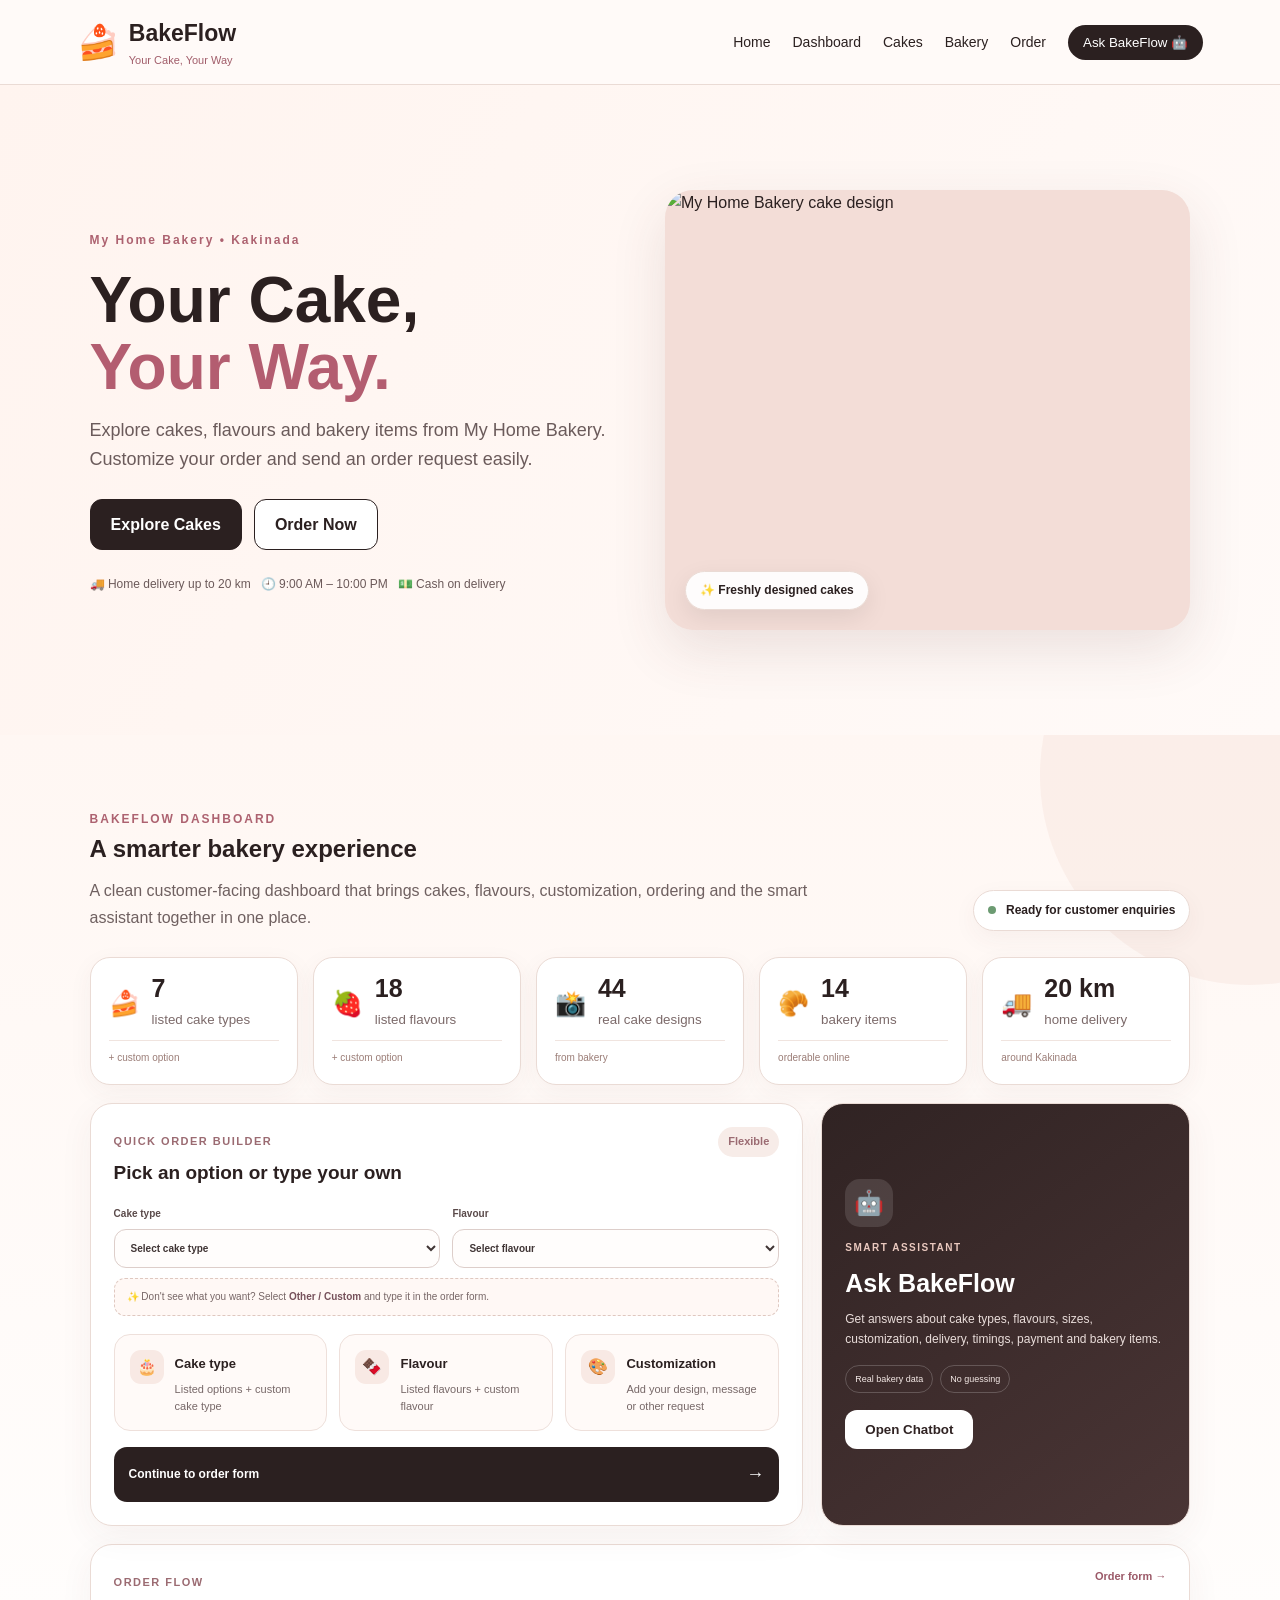
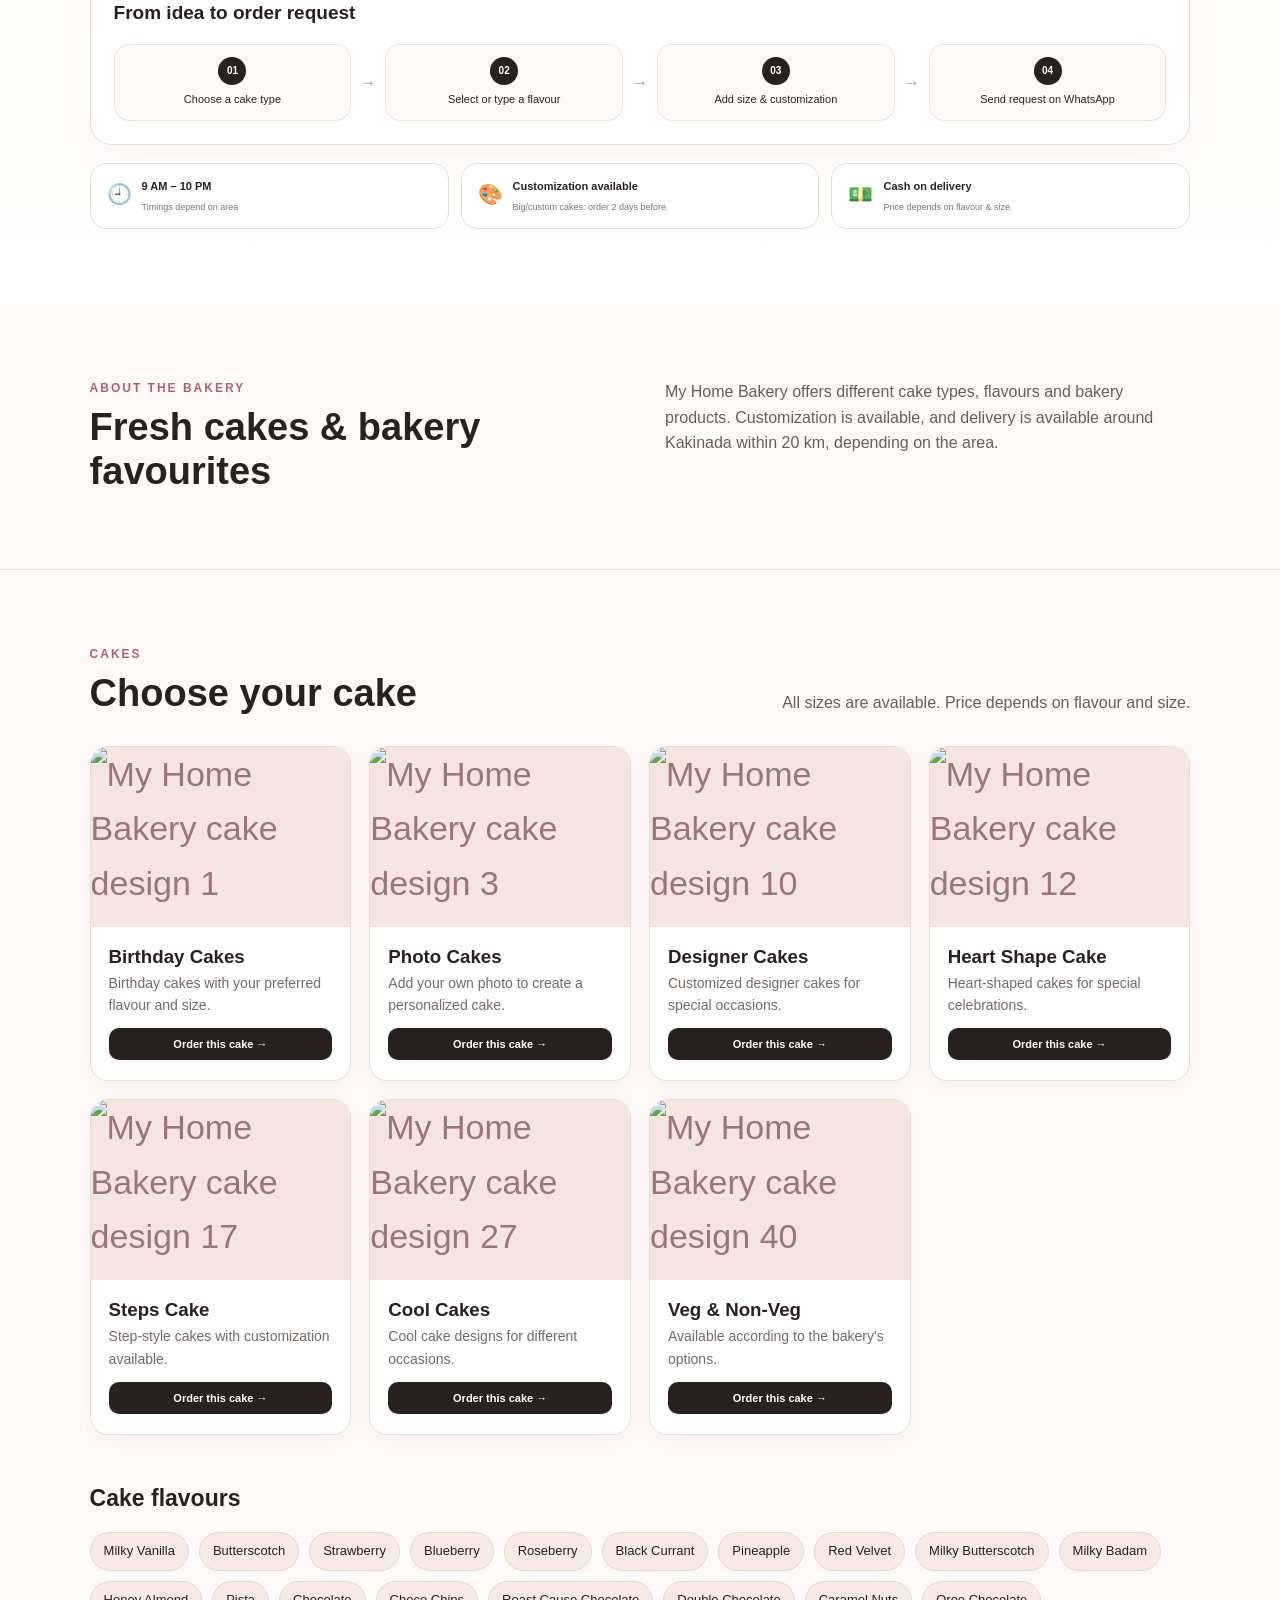
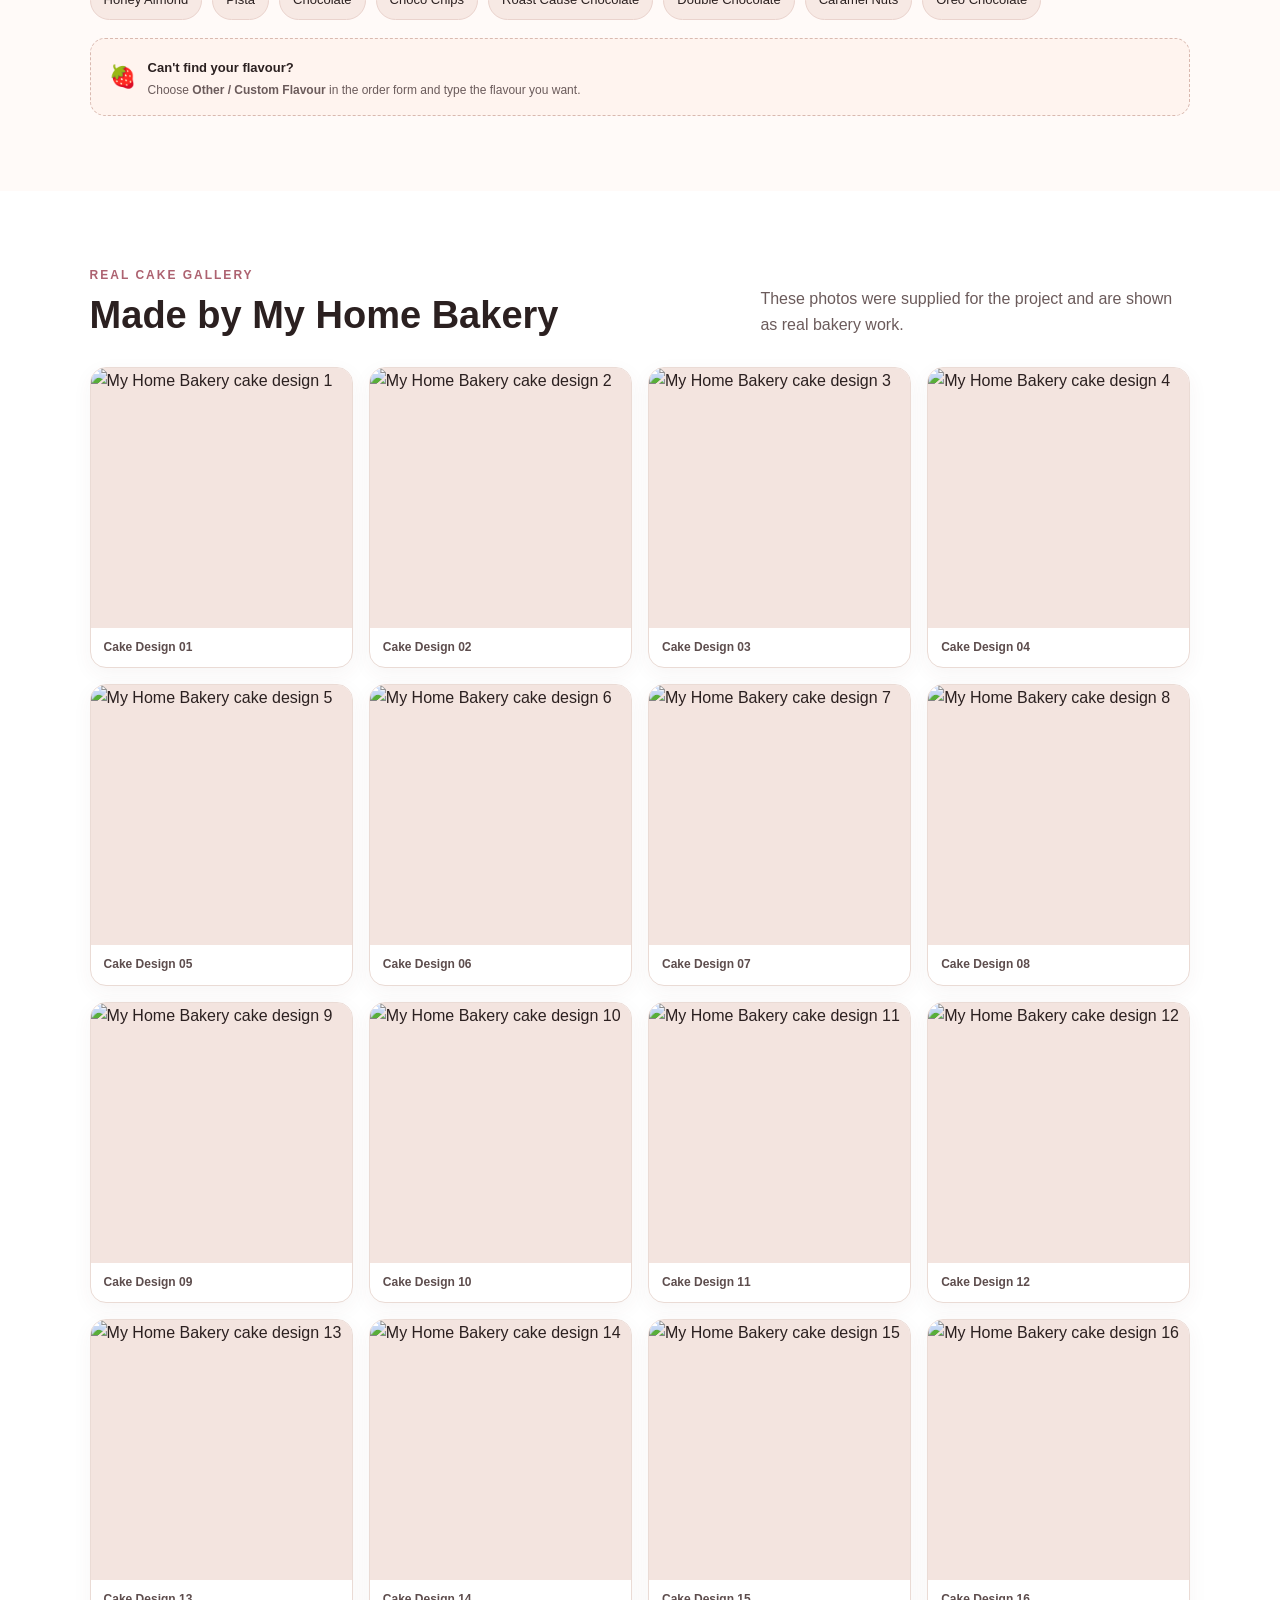
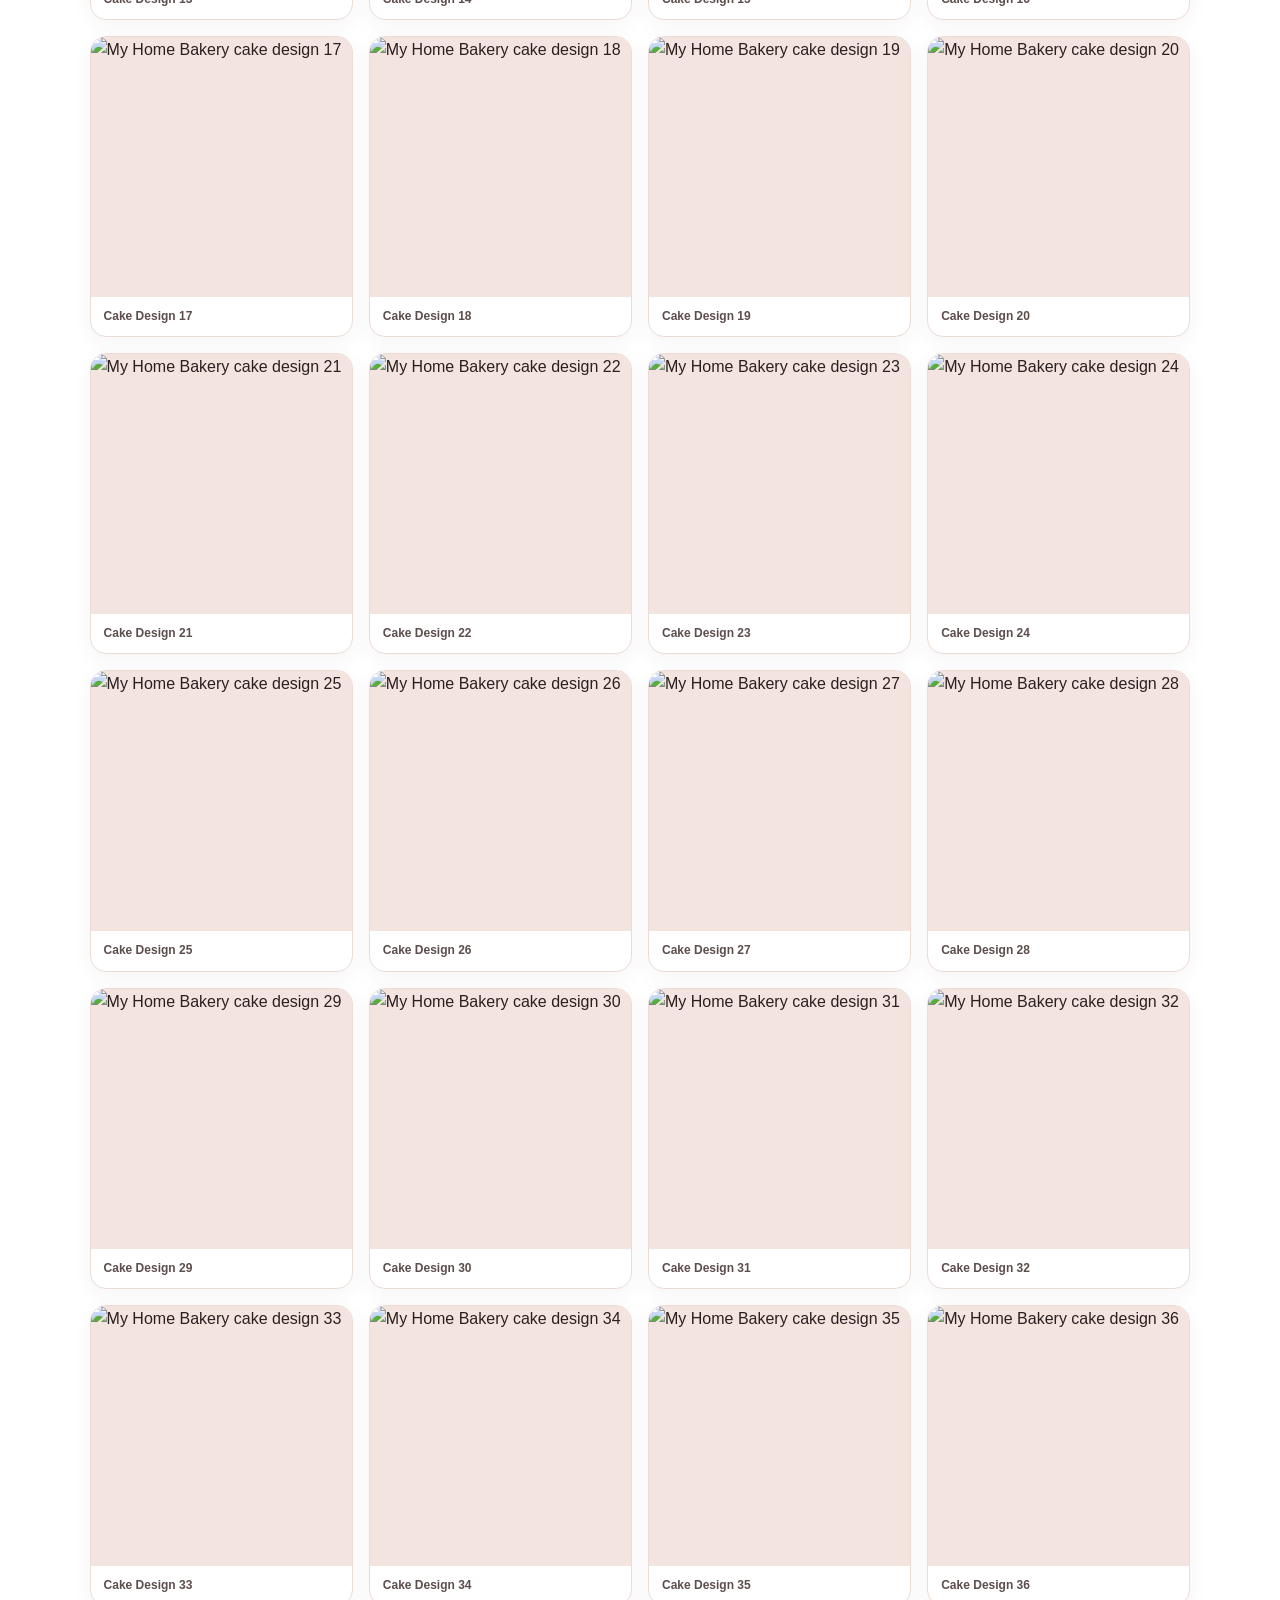
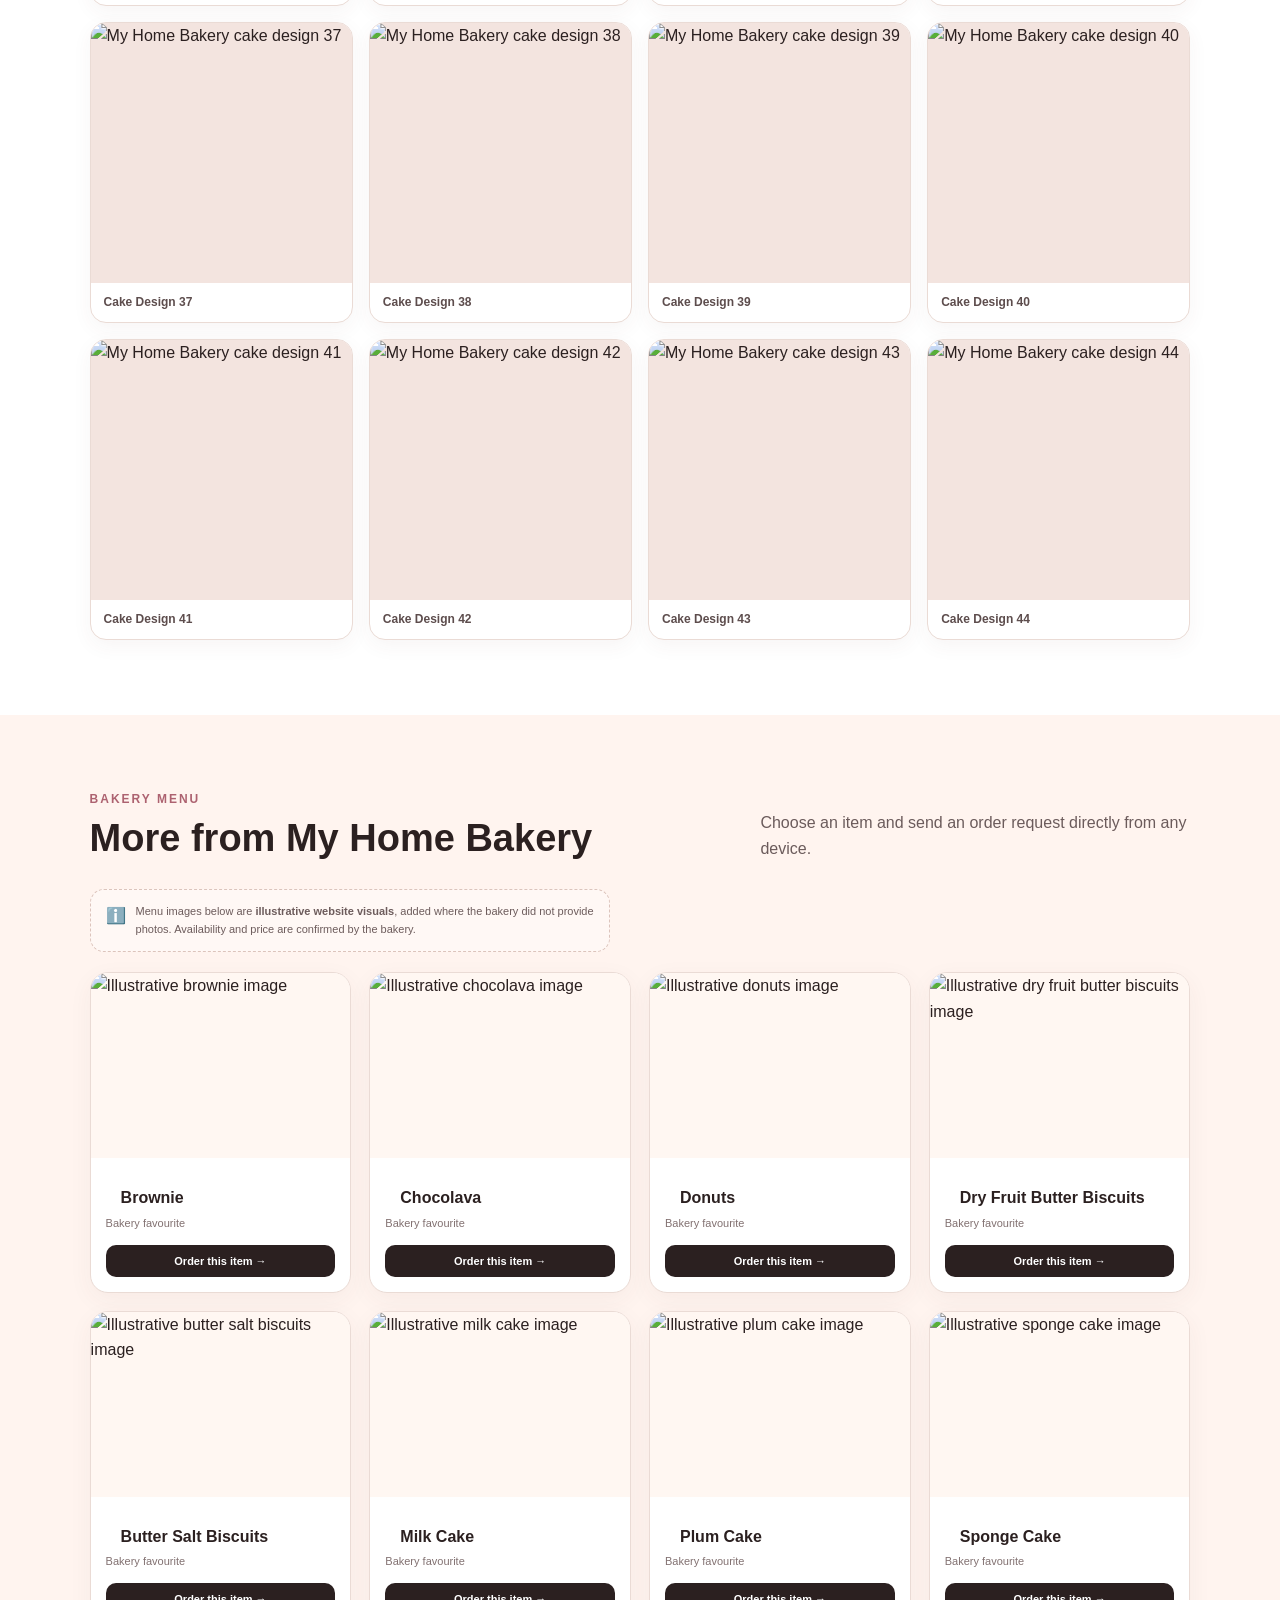
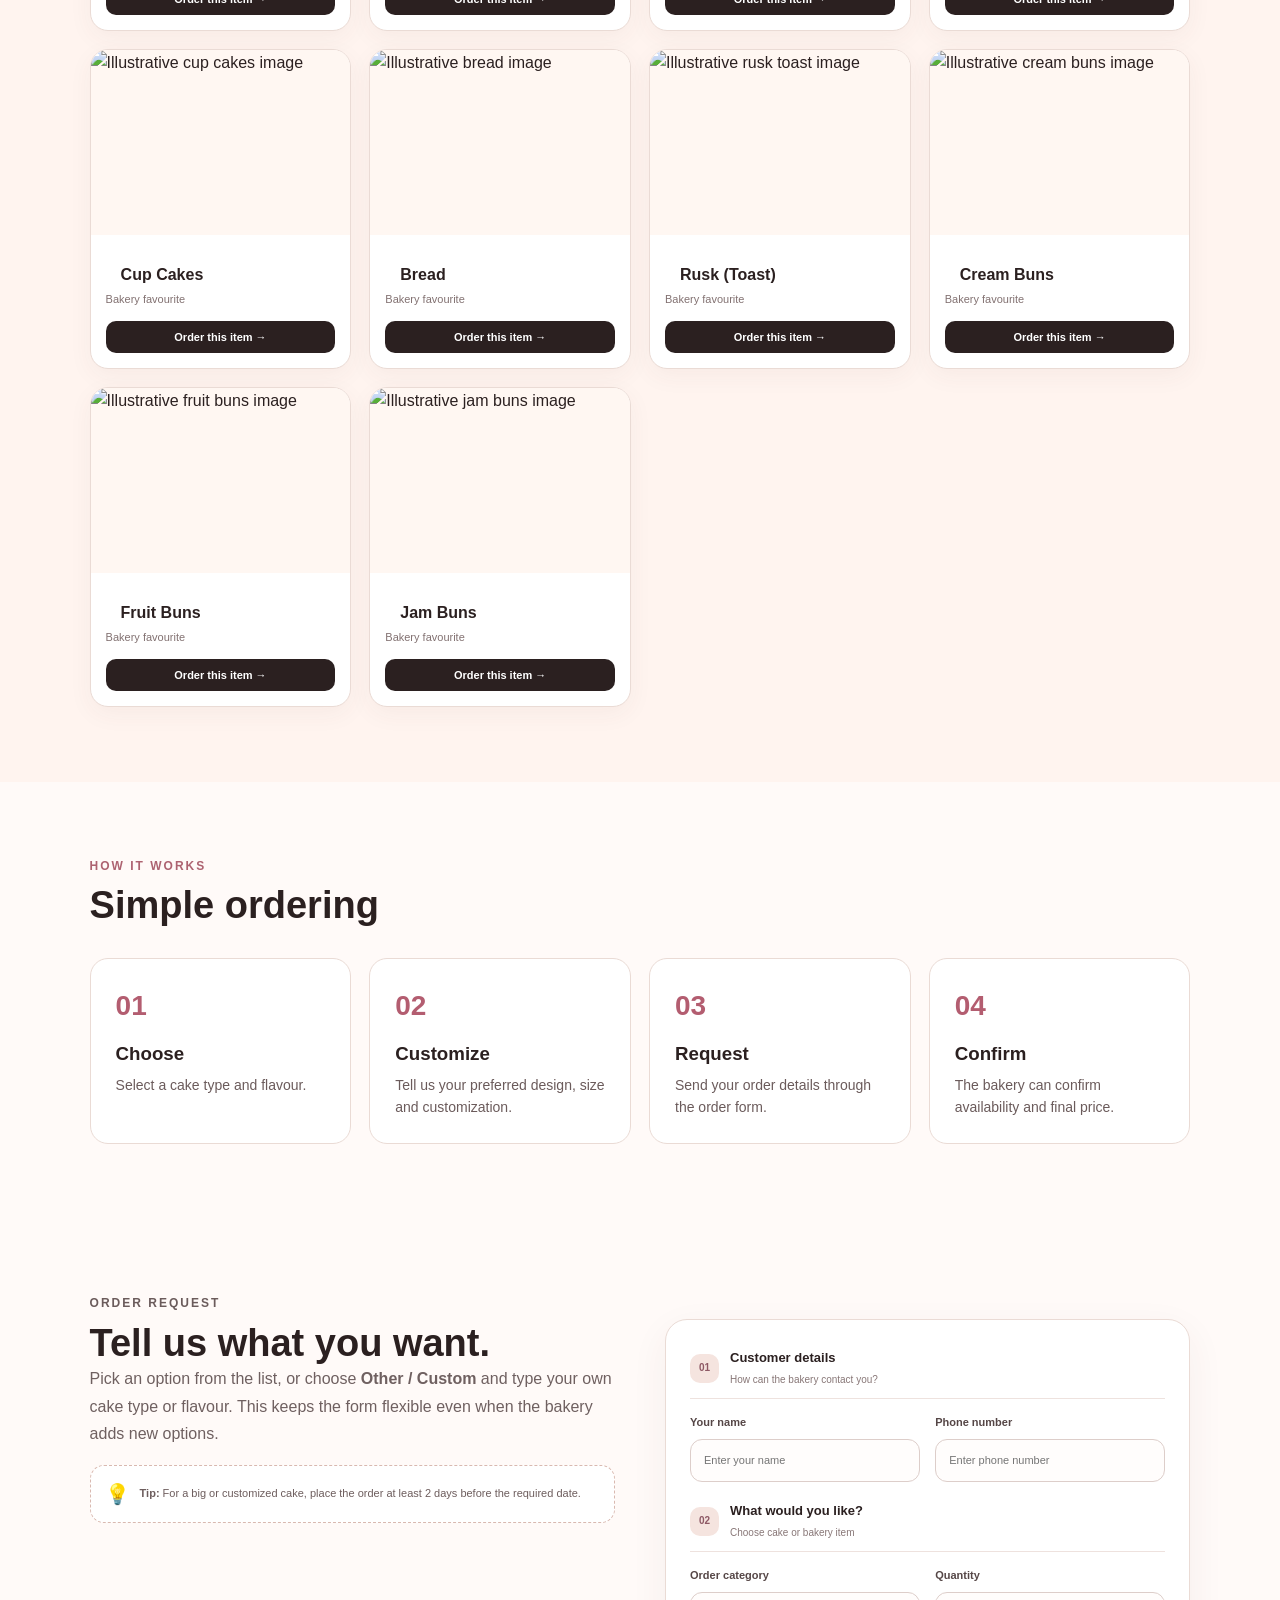
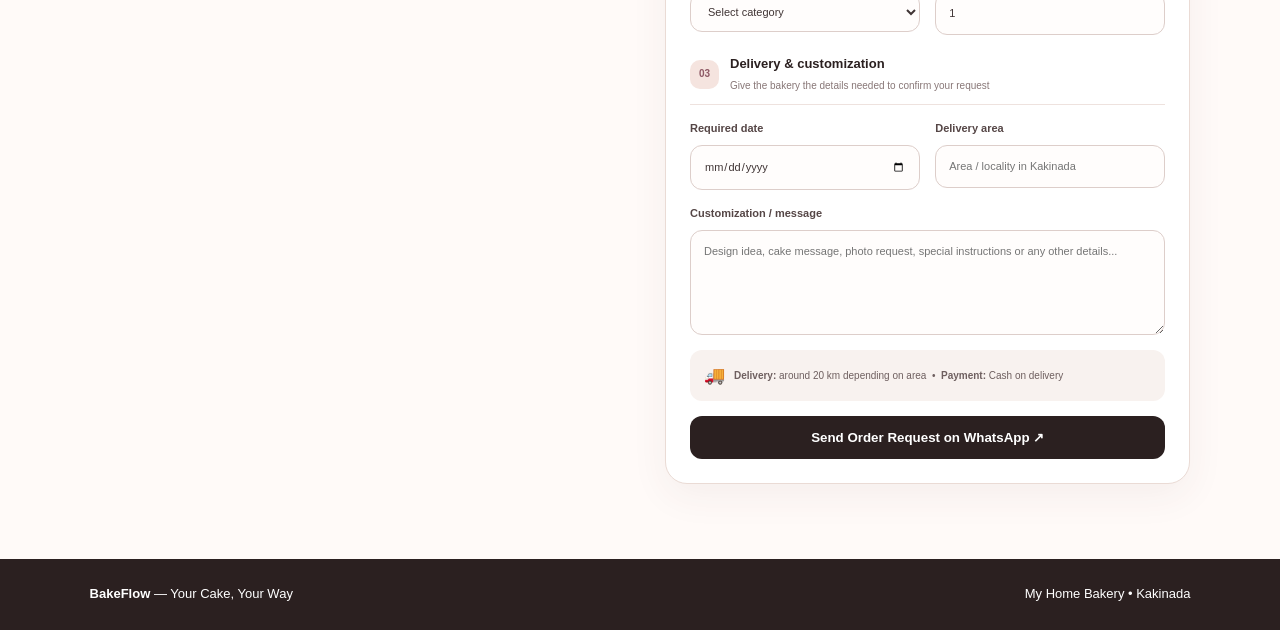
==== index.html @ 83ba8a15 "Add files via upload" ====
<!DOCTYPE html>
<html lang="en">
<head>
  <meta charset="UTF-8">
  <meta name="viewport" content="width=device-width, initial-scale=1.0">
  <title>BakeFlow | Your Cake, Your Way</title>
  <link rel="stylesheet" href="style.css">
</head>
<body>
  <header class="navbar">
    <div class="brand">
      <div class="logo">🍰</div>
      <div>
        <h1>BakeFlow</h1>
        <p>Your Cake, Your Way</p>
      </div>
    </div>
    <button class="mobile-menu-toggle" onclick="toggleMobileMenu()" aria-label="Open menu">☰</button>
    <nav id="mainNav">
      <a href="#home">Home</a>
      <a href="#dashboard">Dashboard</a>
      <a href="#cakes">Cakes</a>
      <a href="#bakery">Bakery</a>
      <a href="#order">Order</a>
      <button class="chat-open" onclick="toggleChat()">Ask BakeFlow 🤖</button>
    </nav>
  </header>

  <main>
    <section id="home" class="hero">
      <div class="hero-text">
        <span class="pill">My Home Bakery • Kakinada</span>
        <h2>Your Cake,<br><span>Your Way.</span></h2>
        <p>Explore cakes, flavours and bakery items from My Home Bakery. Customize your order and send an order request easily.</p>
        <div class="hero-buttons">
          <a class="btn primary" href="#cakes">Explore Cakes</a>
          <a class="btn secondary" href="#order">Order Now</a>
        </div>
        <div class="quick-info">
          <span>🚚 Home delivery up to 20 km</span>
          <span>🕘 9:00 AM – 10:00 PM</span>
          <span>💵 Cash on delivery</span>
        </div>
      </div>
      <div class="hero-photo hero-cake-photo">
        <img src="images/cake_1.jpg" alt="My Home Bakery cake design">
        <div class="hero-photo-badge">✨ Freshly designed cakes</div>
      </div>
    </section>

    <section id="dashboard" class="section dashboard-section">
      <div class="dashboard-top">
        <div>
          <p class="eyebrow">BAKEFLOW DASHBOARD</p>
          <h2>A smarter bakery experience</h2>
          <p class="dashboard-lead">A clean customer-facing dashboard that brings cakes, flavours, customization, ordering and the smart assistant together in one place.</p>
        </div>
        <div class="dashboard-badge"><span class="live-dot"></span> Ready for customer enquiries</div>
      </div>

      <div class="dash-stats">
        <div class="stat-card"><span>🍰</span><div><strong id="cakeTypeCount">0</strong><small>listed cake types</small></div><em>+ custom option</em></div>
        <div class="stat-card"><span>🍓</span><div><strong id="flavourCount">0</strong><small>listed flavours</small></div><em>+ custom option</em></div>
        <div class="stat-card"><span>📸</span><div><strong>44</strong><small>real cake designs</small></div><em>from bakery</em></div>
        <div class="stat-card"><span>🥐</span><div><strong>14</strong><small>bakery items</small></div><em>orderable online</em></div>
        <div class="stat-card"><span>🚚</span><div><strong>20 km</strong><small>home delivery</small></div><em>around Kakinada</em></div>
      </div>

      <div class="dashboard-main-grid">
        <div class="dash-panel catalogue-panel">
          <div class="panel-title">
            <div><span class="panel-kicker">QUICK ORDER BUILDER</span><h3>Pick an option or type your own</h3></div>
            <span class="soft-tag">Flexible</span>
          </div>
          <div class="quick-builder">
            <label>Cake type<select id="dashCakeType" onchange="syncDashboardChoice()"></select></label>
            <label>Flavour<select id="dashFlavour" onchange="syncDashboardChoice()"></select></label>
          </div>
          <div id="dashboardCustomHint" class="dashboard-custom-hint">✨ Don't see what you want? Select <b>Other / Custom</b> and type it in the order form.</div>
          <div class="option-preview">
            <div><span class="option-icon">🎂</span><div><b>Cake type</b><p>Listed options + custom cake type</p></div></div>
            <div><span class="option-icon">🍫</span><div><b>Flavour</b><p>Listed flavours + custom flavour</p></div></div>
            <div><span class="option-icon">🎨</span><div><b>Customization</b><p>Add your design, message or other request</p></div></div>
          </div>
          <a class="dashboard-action" href="#order">Continue to order form <span>→</span></a>
        </div>

        <div class="dash-panel assistant-card">
          <div class="assistant-icon">🤖</div>
          <span class="panel-kicker">SMART ASSISTANT</span>
          <h3>Ask BakeFlow</h3>
          <p>Get answers about cake types, flavours, sizes, customization, delivery, timings, payment and bakery items.</p>
          <div class="assistant-tags"><span>Real bakery data</span><span>No guessing</span></div>
          <button class="btn primary" onclick="toggleChat()">Open Chatbot</button>
        </div>
      </div>

      <div class="dash-panel workflow-panel">
        <div class="panel-title"><div><span class="panel-kicker">ORDER FLOW</span><h3>From idea to order request</h3></div><a href="#order">Order form →</a></div>
        <div class="workflow">
          <div><b>01</b><span>Choose a cake type</span></div>
          <i>→</i>
          <div><b>02</b><span>Select or type a flavour</span></div>
          <i>→</i>
          <div><b>03</b><span>Add size &amp; customization</span></div>
          <i>→</i>
          <div><b>04</b><span>Send request on WhatsApp</span></div>
        </div>
      </div>

      <div class="business-strip">
        <div><span>🕘</span><b>9 AM – 10 PM</b><small>Timings depend on area</small></div>
        <div><span>🎨</span><b>Customization available</b><small>Big/custom cakes: order 2 days before</small></div>
        <div><span>💵</span><b>Cash on delivery</b><small>Price depends on flavour &amp; size</small></div>
      </div>
    </section>

    <section class="section intro">
      <div>
        <p class="eyebrow">ABOUT THE BAKERY</p>
        <h2>Fresh cakes & bakery favourites</h2>
      </div>
      <p>My Home Bakery offers different cake types, flavours and bakery products. Customization is available, and delivery is available around Kakinada within 20 km, depending on the area.</p>
    </section>

    <section id="cakes" class="section">
      <div class="section-heading">
        <div>
          <p class="eyebrow">CAKES</p>
          <h2>Choose your cake</h2>
        </div>
        <p>All sizes are available. Price depends on flavour and size.</p>
      </div>
      <div id="cakeTypeGrid" class="grid">
        <article class="card"><img class="card-photo" src="images/cake_1.jpg" alt="My Home Bakery cake design 1"><h3>Birthday Cakes</h3><p>Birthday cakes with your preferred flavour and size.</p><button class="mini-order cake-order-btn" onclick="orderCake('Birthday Cake')">Order this cake →</button></article>
        <article class="card"><img class="card-photo" src="images/cake_3.jpg" alt="My Home Bakery cake design 3"><h3>Photo Cakes</h3><p>Add your own photo to create a personalized cake.</p><button class="mini-order cake-order-btn" onclick="orderCake('Photo Cake')">Order this cake →</button></article>
        <article class="card"><img class="card-photo" src="images/cake_10.jpg" alt="My Home Bakery cake design 10"><h3>Designer Cakes</h3><p>Customized designer cakes for special occasions.</p><button class="mini-order cake-order-btn" onclick="orderCake('Designer Cake')">Order this cake →</button></article>
        <article class="card"><img class="card-photo" src="images/cake_12.jpg" alt="My Home Bakery cake design 12"><h3>Heart Shape Cake</h3><p>Heart-shaped cakes for special celebrations.</p><button class="mini-order cake-order-btn" onclick="orderCake('Heart Shape Cake')">Order this cake →</button></article>
        <article class="card"><img class="card-photo" src="images/cake_17.jpg" alt="My Home Bakery cake design 17"><h3>Steps Cake</h3><p>Step-style cakes with customization available.</p><button class="mini-order cake-order-btn" onclick="orderCake('Steps Cake')">Order this cake →</button></article>
        <article class="card"><img class="card-photo" src="images/cake_27.jpg" alt="My Home Bakery cake design 27"><h3>Cool Cakes</h3><p>Cool cake designs for different occasions.</p><button class="mini-order cake-order-btn" onclick="orderCake('Cool Cake')">Order this cake →</button></article>
        <article class="card"><img class="card-photo" src="images/cake_40.jpg" alt="My Home Bakery cake design 40"><h3>Veg &amp; Non-Veg</h3><p>Available according to the bakery's options.</p><button class="mini-order cake-order-btn" onclick="orderCake('Veg and Non-Veg')">Order this cake →</button></article>
      </div>
      <h3 class="subheading">Cake flavours</h3>
      <div class="chips">
        <span>Milky Vanilla</span><span>Butterscotch</span><span>Strawberry</span><span>Blueberry</span>
        <span>Roseberry</span><span>Black Currant</span><span>Pineapple</span><span>Red Velvet</span>
        <span>Milky Butterscotch</span><span>Milky Badam</span><span>Honey Almond</span><span>Pista</span>
        <span>Chocolate</span><span>Choco Chips</span><span>Roast Cause Chocolate</span><span>Double Chocolate</span>
        <span>Caramel Nuts</span><span>Oreo Chocolate</span>
      </div>
      <div class="custom-flavour-note">
        <span>🍓</span><div><strong>Can't find your flavour?</strong><p>Choose <b>Other / Custom Flavour</b> in the order form and type the flavour you want.</p></div>
      </div>
    </section>

    <section class="section gallery-section">
      <div class="section-heading">
        <div>
          <p class="eyebrow">REAL CAKE GALLERY</p>
          <h2>Made by My Home Bakery</h2>
        </div>
        <p>These photos were supplied for the project and are shown as real bakery work.</p>
      </div>
      <div class="photo-grid">
        <figure class="gallery-item"><img src="images/cake_1.jpg" alt="My Home Bakery cake design 1" loading="lazy"><figcaption>Cake Design 01</figcaption></figure>
        <figure class="gallery-item"><img src="images/cake_2.jpg" alt="My Home Bakery cake design 2" loading="lazy"><figcaption>Cake Design 02</figcaption></figure>
        <figure class="gallery-item"><img src="images/cake_3.jpg" alt="My Home Bakery cake design 3" loading="lazy"><figcaption>Cake Design 03</figcaption></figure>
        <figure class="gallery-item"><img src="images/cake_4.jpg" alt="My Home Bakery cake design 4" loading="lazy"><figcaption>Cake Design 04</figcaption></figure>
        <figure class="gallery-item"><img src="images/cake_5.jpg" alt="My Home Bakery cake design 5" loading="lazy"><figcaption>Cake Design 05</figcaption></figure>
        <figure class="gallery-item"><img src="images/cake_6.jpg" alt="My Home Bakery cake design 6" loading="lazy"><figcaption>Cake Design 06</figcaption></figure>
        <figure class="gallery-item"><img src="images/cake_7.jpg" alt="My Home Bakery cake design 7" loading="lazy"><figcaption>Cake Design 07</figcaption></figure>
        <figure class="gallery-item"><img src="images/cake_8.jpg" alt="My Home Bakery cake design 8" loading="lazy"><figcaption>Cake Design 08</figcaption></figure>
        <figure class="gallery-item"><img src="images/cake_9.jpg" alt="My Home Bakery cake design 9" loading="lazy"><figcaption>Cake Design 09</figcaption></figure>
        <figure class="gallery-item"><img src="images/cake_10.jpg" alt="My Home Bakery cake design 10" loading="lazy"><figcaption>Cake Design 10</figcaption></figure>
        <figure class="gallery-item"><img src="images/cake_11.jpg" alt="My Home Bakery cake design 11" loading="lazy"><figcaption>Cake Design 11</figcaption></figure>
        <figure class="gallery-item"><img src="images/cake_12.jpg" alt="My Home Bakery cake design 12" loading="lazy"><figcaption>Cake Design 12</figcaption></figure>
        <figure class="gallery-item"><img src="images/cake_13.jpg" alt="My Home Bakery cake design 13" loading="lazy"><figcaption>Cake Design 13</figcaption></figure>
        <figure class="gallery-item"><img src="images/cake_14.jpg" alt="My Home Bakery cake design 14" loading="lazy"><figcaption>Cake Design 14</figcaption></figure>
        <figure class="gallery-item"><img src="images/cake_15.jpg" alt="My Home Bakery cake design 15" loading="lazy"><figcaption>Cake Design 15</figcaption></figure>
        <figure class="gallery-item"><img src="images/cake_16.jpg" alt="My Home Bakery cake design 16" loading="lazy"><figcaption>Cake Design 16</figcaption></figure>
        <figure class="gallery-item"><img src="images/cake_17.jpg" alt="My Home Bakery cake design 17" loading="lazy"><figcaption>Cake Design 17</figcaption></figure>
        <figure class="gallery-item"><img src="images/cake_18.jpg" alt="My Home Bakery cake design 18" loading="lazy"><figcaption>Cake Design 18</figcaption></figure>
        <figure class="gallery-item"><img src="images/cake_19.jpg" alt="My Home Bakery cake design 19" loading="lazy"><figcaption>Cake Design 19</figcaption></figure>
        <figure class="gallery-item"><img src="images/cake_20.jpg" alt="My Home Bakery cake design 20" loading="lazy"><figcaption>Cake Design 20</figcaption></figure>
        <figure class="gallery-item"><img src="images/cake_21.jpg" alt="My Home Bakery cake design 21" loading="lazy"><figcaption>Cake Design 21</figcaption></figure>
        <figure class="gallery-item"><img src="images/cake_22.jpg" alt="My Home Bakery cake design 22" loading="lazy"><figcaption>Cake Design 22</figcaption></figure>
        <figure class="gallery-item"><img src="images/cake_23.jpg" alt="My Home Bakery cake design 23" loading="lazy"><figcaption>Cake Design 23</figcaption></figure>
        <figure class="gallery-item"><img src="images/cake_24.jpg" alt="My Home Bakery cake design 24" loading="lazy"><figcaption>Cake Design 24</figcaption></figure>
        <figure class="gallery-item"><img src="images/cake_25.jpg" alt="My Home Bakery cake design 25" loading="lazy"><figcaption>Cake Design 25</figcaption></figure>
        <figure class="gallery-item"><img src="images/cake_26.jpg" alt="My Home Bakery cake design 26" loading="lazy"><figcaption>Cake Design 26</figcaption></figure>
        <figure class="gallery-item"><img src="images/cake_27.jpg" alt="My Home Bakery cake design 27" loading="lazy"><figcaption>Cake Design 27</figcaption></figure>
        <figure class="gallery-item"><img src="images/cake_28.jpg" alt="My Home Bakery cake design 28" loading="lazy"><figcaption>Cake Design 28</figcaption></figure>
        <figure class="gallery-item"><img src="images/cake_29.jpg" alt="My Home Bakery cake design 29" loading="lazy"><figcaption>Cake Design 29</figcaption></figure>
        <figure class="gallery-item"><img src="images/cake_30.jpg" alt="My Home Bakery cake design 30" loading="lazy"><figcaption>Cake Design 30</figcaption></figure>
        <figure class="gallery-item"><img src="images/cake_31.jpg" alt="My Home Bakery cake design 31" loading="lazy"><figcaption>Cake Design 31</figcaption></figure>
        <figure class="gallery-item"><img src="images/cake_32.jpg" alt="My Home Bakery cake design 32" loading="lazy"><figcaption>Cake Design 32</figcaption></figure>
        <figure class="gallery-item"><img src="images/cake_33.jpg" alt="My Home Bakery cake design 33" loading="lazy"><figcaption>Cake Design 33</figcaption></figure>
        <figure class="gallery-item"><img src="images/cake_34.jpg" alt="My Home Bakery cake design 34" loading="lazy"><figcaption>Cake Design 34</figcaption></figure>
        <figure class="gallery-item"><img src="images/cake_35.jpg" alt="My Home Bakery cake design 35" loading="lazy"><figcaption>Cake Design 35</figcaption></figure>
        <figure class="gallery-item"><img src="images/cake_36.jpg" alt="My Home Bakery cake design 36" loading="lazy"><figcaption>Cake Design 36</figcaption></figure>
        <figure class="gallery-item"><img src="images/cake_37.jpg" alt="My Home Bakery cake design 37" loading="lazy"><figcaption>Cake Design 37</figcaption></figure>
        <figure class="gallery-item"><img src="images/cake_38.jpg" alt="My Home Bakery cake design 38" loading="lazy"><figcaption>Cake Design 38</figcaption></figure>
        <figure class="gallery-item"><img src="images/cake_39.jpg" alt="My Home Bakery cake design 39" loading="lazy"><figcaption>Cake Design 39</figcaption></figure>
        <figure class="gallery-item"><img src="images/cake_40.jpg" alt="My Home Bakery cake design 40" loading="lazy"><figcaption>Cake Design 40</figcaption></figure>
        <figure class="gallery-item"><img src="images/cake_41.jpg" alt="My Home Bakery cake design 41" loading="lazy"><figcaption>Cake Design 41</figcaption></figure>
        <figure class="gallery-item"><img src="images/cake_42.jpg" alt="My Home Bakery cake design 42" loading="lazy"><figcaption>Cake Design 42</figcaption></figure>
        <figure class="gallery-item"><img src="images/cake_43.jpg" alt="My Home Bakery cake design 43" loading="lazy"><figcaption>Cake Design 43</figcaption></figure>
        <figure class="gallery-item"><img src="images/cake_44.jpg" alt="My Home Bakery cake design 44" loading="lazy"><figcaption>Cake Design 44</figcaption></figure>
      </div>
    </section>

    <section id="bakery" class="section bakery-section">
      <div class="section-heading">
        <div>
          <p class="eyebrow">BAKERY MENU</p>
          <h2>More from My Home Bakery</h2>
        </div>
        <p>Choose an item and send an order request directly from any device.</p>
      </div>
      <div class="menu-note"><span>ℹ️</span><p>Menu images below are <b>illustrative website visuals</b>, added where the bakery did not provide photos. Availability and price are confirmed by the bakery.</p></div>
      <div class="grid bakery-grid">
        <article class="mini-card menu-card"><img src="images/menu/brownie.svg" alt="Illustrative brownie image"><div class="menu-card-body"><h3>Brownie</h3><p>Bakery favourite</p><button class="mini-order" onclick="orderBakeryItem('Brownie')">Order this item →</button></div></article>
        <article class="mini-card menu-card"><img src="images/menu/chocolava.svg" alt="Illustrative chocolava image"><div class="menu-card-body"><h3>Chocolava</h3><p>Bakery favourite</p><button class="mini-order" onclick="orderBakeryItem('Chocolava')">Order this item →</button></div></article>
        <article class="mini-card menu-card"><img src="images/menu/donuts.svg" alt="Illustrative donuts image"><div class="menu-card-body"><h3>Donuts</h3><p>Bakery favourite</p><button class="mini-order" onclick="orderBakeryItem('Donuts')">Order this item →</button></div></article>
        <article class="mini-card menu-card"><img src="images/menu/dryfruit-butter-biscuits.svg" alt="Illustrative dry fruit butter biscuits image"><div class="menu-card-body"><h3>Dry Fruit Butter Biscuits</h3><p>Bakery favourite</p><button class="mini-order" onclick="orderBakeryItem('Dry Fruit Butter Biscuits')">Order this item →</button></div></article>
        <article class="mini-card menu-card"><img src="images/menu/butter-salt-biscuits.svg" alt="Illustrative butter salt biscuits image"><div class="menu-card-body"><h3>Butter Salt Biscuits</h3><p>Bakery favourite</p><button class="mini-order" onclick="orderBakeryItem('Butter Salt Biscuits')">Order this item →</button></div></article>
        <article class="mini-card menu-card"><img src="images/menu/milk-cake.svg" alt="Illustrative milk cake image"><div class="menu-card-body"><h3>Milk Cake</h3><p>Bakery favourite</p><button class="mini-order" onclick="orderBakeryItem('Milk Cake')">Order this item →</button></div></article>
        <article class="mini-card menu-card"><img src="images/menu/plum-cake.svg" alt="Illustrative plum cake image"><div class="menu-card-body"><h3>Plum Cake</h3><p>Bakery favourite</p><button class="mini-order" onclick="orderBakeryItem('Plum Cake')">Order this item →</button></div></article>
        <article class="mini-card menu-card"><img src="images/menu/sponge-cake.svg" alt="Illustrative sponge cake image"><div class="menu-card-body"><h3>Sponge Cake</h3><p>Bakery favourite</p><button class="mini-order" onclick="orderBakeryItem('Sponge Cake')">Order this item →</button></div></article>
        <article class="mini-card menu-card"><img src="images/menu/cup-cakes.svg" alt="Illustrative cup cakes image"><div class="menu-card-body"><h3>Cup Cakes</h3><p>Bakery favourite</p><button class="mini-order" onclick="orderBakeryItem('Cup Cakes')">Order this item →</button></div></article>
        <article class="mini-card menu-card"><img src="images/menu/bread.svg" alt="Illustrative bread image"><div class="menu-card-body"><h3>Bread</h3><p>Bakery favourite</p><button class="mini-order" onclick="orderBakeryItem('Bread')">Order this item →</button></div></article>
        <article class="mini-card menu-card"><img src="images/menu/rusk-toast.svg" alt="Illustrative rusk toast image"><div class="menu-card-body"><h3>Rusk (Toast)</h3><p>Bakery favourite</p><button class="mini-order" onclick="orderBakeryItem('Rusk (Toast)')">Order this item →</button></div></article>
        <article class="mini-card menu-card"><img src="images/menu/cream-buns.svg" alt="Illustrative cream buns image"><div class="menu-card-body"><h3>Cream Buns</h3><p>Bakery favourite</p><button class="mini-order" onclick="orderBakeryItem('Cream Buns')">Order this item →</button></div></article>
        <article class="mini-card menu-card"><img src="images/menu/fruit-buns.svg" alt="Illustrative fruit buns image"><div class="menu-card-body"><h3>Fruit Buns</h3><p>Bakery favourite</p><button class="mini-order" onclick="orderBakeryItem('Fruit Buns')">Order this item →</button></div></article>
        <article class="mini-card menu-card"><img src="images/menu/jam-buns.svg" alt="Illustrative jam buns image"><div class="menu-card-body"><h3>Jam Buns</h3><p>Bakery favourite</p><button class="mini-order" onclick="orderBakeryItem('Jam Buns')">Order this item →</button></div></article>
      </div>
    </section>

    <section class="section how">
      <div class="section-heading"><div><p class="eyebrow">HOW IT WORKS</p><h2>Simple ordering</h2></div></div>
      <div class="steps">
        <div><b>01</b><h3>Choose</h3><p>Select a cake type and flavour.</p></div>
        <div><b>02</b><h3>Customize</h3><p>Tell us your preferred design, size and customization.</p></div>
        <div><b>03</b><h3>Request</h3><p>Send your order details through the order form.</p></div>
        <div><b>04</b><h3>Confirm</h3><p>The bakery can confirm availability and final price.</p></div>
      </div>
    </section>

    <section id="order" class="section order-section">
      <div class="order-copy">
        <p class="eyebrow">ORDER REQUEST</p>
        <h2>Tell us what you want.</h2>
        <p>Pick an option from the list, or choose <b>Other / Custom</b> and type your own cake type or flavour. This keeps the form flexible even when the bakery adds new options.</p>
        <div class="order-note"><span>💡</span><p><b>Tip:</b> For a big or customized cake, place the order at least 2 days before the required date.</p></div>
      </div>
      <form id="orderForm" class="order-form">
        <div class="form-section-title full-field"><span>01</span><div><b>Customer details</b><small>How can the bakery contact you?</small></div></div>
        <label>Your name<input id="name" required placeholder="Enter your name"></label>
        <label>Phone number<input id="phone" required inputmode="tel" placeholder="Enter phone number"></label>

        <div class="form-section-title full-field"><span>02</span><div><b>What would you like?</b><small>Choose cake or bakery item</small></div></div>
        <label>Order category<select id="orderCategory" required onchange="toggleOrderCategory()">
          <option value="">Select category</option><option value="cake">Cake</option><option value="bakery">Bakery Item</option>
        </select></label>
        <label>Quantity<input id="quantity" type="number" min="1" value="1" placeholder="1"></label>

        <div id="cakeOrderFields" class="subform full-field" style="display:none">
          <div class="subform-grid">
            <label>Cake type<select id="cakeType" onchange="toggleCustomCakeType()">
              <option value="">Select cake type</option>
              <option>Birthday Cake</option><option>Photo Cake</option><option>Designer Cake</option>
              <option>Heart Shape Cake</option><option>Steps Cake</option><option>Cool Cake</option>
              <option>Veg and Non-Veg</option><option value="custom">Other / Custom Cake Type</option>
            </select></label>
            <label id="customCakeWrap" class="custom-field" style="display:none">Type your cake type<input id="customCakeType" placeholder="e.g. Anniversary Cake"></label>
            <label>Flavour<select id="flavour" onchange="toggleCustomFlavour()">
              <option value="">Select flavour</option>
              <option>Milky Vanilla</option><option>Butterscotch</option><option>Strawberry</option>
              <option>Blueberry</option><option>Roseberry</option><option>Black Currant</option>
              <option>Pineapple</option><option>Red Velvet</option><option>Milky Butterscotch</option>
              <option>Milky Badam</option><option>Honey Almond</option><option>Pista</option>
              <option>Chocolate</option><option>Choco Chips</option><option>Roast Cause Chocolate</option>
              <option>Double Chocolate</option><option>Caramel Nuts</option><option>Oreo Chocolate</option>
              <option value="custom">Other / Custom Flavour</option>
            </select></label>
            <label id="customFlavourWrap" class="custom-field" style="display:none">Type your flavour<input id="customFlavour" placeholder="e.g. Mango, Coffee, etc."></label>
            <label>Size<input id="size" placeholder="e.g. 1 kg, 2 kg"></label>
          </div>
        </div>

        <div id="bakeryOrderFields" class="subform full-field" style="display:none">
          <label>Bakery item<select id="bakeryItem"><option value="">Select bakery item</option></select></label>
        </div>

        <div class="form-section-title full-field"><span>03</span><div><b>Delivery & customization</b><small>Give the bakery the details needed to confirm your request</small></div></div>
        <label>Required date<input id="date" type="date"></label>
        <label>Delivery area<input id="area" placeholder="Area / locality in Kakinada"></label>
        <label class="full-field">Customization / message<textarea id="custom" rows="4" placeholder="Design idea, cake message, photo request, special instructions or any other details..."></textarea></label>
        <div class="form-bottom-note full-field"><span>🚚</span><p><b>Delivery:</b> around 20 km depending on area &nbsp;•&nbsp; <b>Payment:</b> Cash on delivery</p></div>
        <button class="btn primary full-field" type="submit">Send Order Request on WhatsApp ↗</button>
      </form>
    </section>
  </main>

  <footer>
    <div><strong>BakeFlow</strong> — Your Cake, Your Way</div>
    <div>My Home Bakery • Kakinada</div>
  </footer>

  <div id="chat" class="chat">
    <div class="chat-head"><strong>BakeFlow Assistant</strong><button onclick="toggleChat()">×</button></div>
    <div id="messages" class="messages">
      <div class="bot msg">Hi! 👋 I’m the BakeFlow assistant for My Home Bakery. Ask me about cakes, flavours, sizes, customization, delivery, timings or ordering.</div>
    </div>
    <div class="quick-questions">
      <button onclick="ask('What cake types are available?')">Cake types</button>
      <button onclick="ask('What flavours are available?')">Flavours</button>
      <button onclick="ask('Do you deliver?')">Delivery</button>
      <button onclick="ask('What are your timings?')">Timings</button>
    </div>
    <div class="chat-input">
      <input id="chatInput" onkeydown="if(event.key==='Enter') sendChat()" placeholder="Ask a question...">
      <button onclick="sendChat()">Send</button>
    </div>
  </div>

  <script src="script.js"></script>
</body>
</html>
---- style.css ----
*{box-sizing:border-box;margin:0;padding:0}
html{scroll-behavior:smooth}
body{font-family:Inter,Segoe UI,Arial,sans-serif;background:#fffaf8;color:#2b2020;line-height:1.6}
a{text-decoration:none;color:inherit}
.navbar{position:sticky;top:0;z-index:20;background:rgba(255,250,248,.94);backdrop-filter:blur(10px);display:flex;justify-content:space-between;align-items:center;padding:15px 6%;border-bottom:1px solid #eadbd5}
.brand{display:flex;align-items:center;gap:10px}.logo{font-size:34px}.brand h1{font-size:23px}.brand p{font-size:11px;color:#a15d6a}
nav{display:flex;align-items:center;gap:22px;font-size:14px}nav a:hover{color:#b35d70}
.chat-open,.chat-input button{border:0;border-radius:999px;padding:10px 15px;background:#2b2020;color:#fff;cursor:pointer}
.hero{min-height:650px;padding:75px 7%;display:grid;grid-template-columns:1fr 1fr;gap:50px;align-items:center;background:linear-gradient(120deg,#fff4ef,#fffaf8)}
.pill,.eyebrow{font-size:12px;letter-spacing:2px;color:#ad6270;font-weight:700}.hero h2{font-size:64px;line-height:1.05;margin:15px 0}.hero h2 span{color:#b35d70}.hero-text>p{max-width:570px;font-size:18px;color:#6b5b5b}.hero-buttons{display:flex;gap:12px;margin:25px 0}.btn{display:inline-block;padding:12px 20px;border-radius:12px;border:1px solid #2b2020;font-weight:700;cursor:pointer}.primary{background:#2b2020;color:#fff}.secondary{background:#fff}.quick-info{display:flex;flex-wrap:wrap;gap:10px;color:#6c5a5a;font-size:12px}.hero-photo{min-height:440px;border-radius:28px}
.photo-placeholder{background:linear-gradient(145deg,#efd8d1,#f9ece7);display:flex;align-items:center;justify-content:center;text-align:center;color:#805f5f;border:2px dashed #d2aaa0}.photo-placeholder span{font-size:60px}.photo-placeholder h3{font-size:25px}
.section{padding:75px 7%;max-width:1400px;margin:auto}.intro{display:grid;grid-template-columns:1fr 1fr;gap:50px;border-bottom:1px solid #eadbd5}.intro h2,.section-heading h2,.order-copy h2{font-size:38px;line-height:1.15;margin-top:8px}.intro>p,.section-heading>p,.order-copy>p{color:#6b5b5b}.section-heading{display:flex;justify-content:space-between;align-items:end;gap:30px;margin-bottom:30px}.section-heading>p{max-width:430px}
.grid{display:grid;grid-template-columns:repeat(4,1fr);gap:18px}.card,.mini-card{background:#fff;border:1px solid #eadbd5;border-radius:18px;overflow:hidden;box-shadow:0 7px 25px rgba(90,50,50,.05)}.card{padding-bottom:20px}.card h3,.card p{padding:0 18px}.card h3{margin-top:15px}.card p{color:#776868;font-size:14px}.card-photo{height:180px;background:#f4e5df;display:flex;align-items:center;justify-content:center;flex-direction:column;font-size:34px;color:#9a7777}.card-photo small{font-size:11px;margin-top:5px}.subheading{margin:45px 0 15px;font-size:23px}.chips{display:flex;flex-wrap:wrap;gap:10px}.chips span{background:#f7e9e4;border:1px solid #ead3cd;padding:8px 13px;border-radius:999px;font-size:13px}
.bakery-section{background:#fff4ef;max-width:none;padding-left:7%;padding-right:7%}.bakery-grid{grid-template-columns:repeat(4,1fr)}.mini-card{padding-bottom:14px}.mini-card h3{font-size:15px;padding:12px 15px 0}.mini-photo-img{width:100%;height:120px;object-fit:cover;display:block;background:#f3ddd7}.menu-note{max-width:520px;color:#806f6f;font-size:13px;line-height:1.6}
.steps{display:grid;grid-template-columns:repeat(4,1fr);gap:18px}.steps>div{background:#fff;border:1px solid #eadbd5;border-radius:18px;padding:25px}.steps b{font-size:28px;color:#b35d70}.steps h3{margin:10px 0 5px}.steps p{font-size:14px;color:#6b5b5b}
.order-section{display:grid;grid-template-columns:1fr 1fr;gap:50px;background:#fff}.contact-box{margin-top:25px;background:#fff4ef;border-radius:18px;padding:20px;display:flex;flex-direction:column;gap:5px}.order-form{display:grid;grid-template-columns:1fr 1fr;gap:12px;background:#fffaf8;padding:25px;border-radius:20px;border:1px solid #eadbd5}.order-form input,.order-form select,.order-form textarea{width:100%;padding:12px;border:1px solid #d9c8c3;border-radius:10px;font:inherit;background:#fff}.order-form textarea,.order-form button{grid-column:1/-1}.order-form button{border:0}
footer{background:#2b2020;color:#fff;padding:25px 7%;display:flex;justify-content:space-between;font-size:13px}
.chat{position:fixed;right:24px;bottom:24px;width:370px;max-width:calc(100vw - 30px);height:550px;background:#fff;border:1px solid #e2d2ce;border-radius:20px;box-shadow:0 15px 50px rgba(0,0,0,.18);z-index:50;display:none;flex-direction:column;overflow:hidden}.chat.show{display:flex}.chat-head{padding:15px;background:#2b2020;color:#fff;display:flex;justify-content:space-between}.chat-head button{background:none;border:0;color:#fff;font-size:24px;cursor:pointer}.messages{padding:15px;overflow:auto;flex:1;background:#fffaf8}.msg{padding:10px 12px;border-radius:14px;margin-bottom:10px;max-width:90%;font-size:14px}.bot{background:#f1e3df}.user{background:#2b2020;color:#fff;margin-left:auto}.quick-questions{display:flex;gap:6px;overflow:auto;padding:8px;border-top:1px solid #eee}.quick-questions button{white-space:nowrap;border:1px solid #dbc7c1;background:#fff;border-radius:999px;padding:7px 10px;font-size:11px;cursor:pointer}.chat-input{display:flex;padding:10px;border-top:1px solid #eee;gap:8px}.chat-input input{flex:1;border:1px solid #d9c8c3;border-radius:10px;padding:10px}
@media(max-width:900px){nav a{display:none}.hero,.intro,.order-section{grid-template-columns:1fr}.hero h2{font-size:48px}.grid,.bakery-grid{grid-template-columns:repeat(2,1fr)}.steps{grid-template-columns:repeat(2,1fr)}}
@media(max-width:550px){.section,.hero{padding:50px 5%}.grid,.bakery-grid,.steps{grid-template-columns:1fr}.section-heading{display:block}.section-heading>p{margin-top:10px}.order-form{grid-template-columns:1fr}.order-form textarea,.order-form button{grid-column:auto}footer{display:block}.hero-photo{min-height:300px}}

/* Dashboard */
.dashboard-section{background:#fff4ef;max-width:none}
.dash-stats{display:grid;grid-template-columns:repeat(4,1fr);gap:16px;margin:25px 0}
.stat-card{background:#fff;border:1px solid #eadbd5;border-radius:18px;padding:20px;display:grid;grid-template-columns:auto 1fr;column-gap:12px;align-items:center;box-shadow:0 7px 25px rgba(90,50,50,.05)}
.stat-card span{font-size:27px;grid-row:span 2}.stat-card strong{font-size:27px;line-height:1}.stat-card small{color:#7c6a6a}
.dashboard-grid{display:grid;grid-template-columns:1.1fr .9fr;gap:18px}.dash-panel{background:#fff;border:1px solid #eadbd5;border-radius:18px;padding:22px;box-shadow:0 7px 25px rgba(90,50,50,.04)}
.panel-title{display:flex;justify-content:space-between;align-items:center;margin-bottom:15px}.panel-title span{font-size:11px;color:#9b6b72}.status{background:#eee7e4;padding:5px 9px;border-radius:999px}
.workflow{display:grid;gap:10px}.workflow div{display:flex;align-items:center;gap:12px;background:#fffaf8;border:1px solid #eee0db;border-radius:12px;padding:10px}.workflow b{width:28px;height:28px;border-radius:50%;background:#2b2020;color:#fff;display:grid;place-items:center;font-size:12px}.workflow span{font-size:13px}
.business-lines{display:grid;gap:9px}.business-lines p{padding:10px;background:#fffaf8;border-radius:10px;font-size:13px}.business-lines p span{margin-right:8px}
.chatbot-panel{margin-top:18px;display:flex;justify-content:space-between;align-items:center;gap:20px}.chatbot-panel h3{margin:5px 0}.chatbot-panel p{font-size:13px;color:#6b5b5b;max-width:700px}
/* Gallery */
.gallery-section{background:#fff}.photo-grid{display:grid;grid-template-columns:repeat(4,1fr);gap:16px}.gallery-item{margin:0;background:#fff;border:1px solid #eadbd5;border-radius:16px;overflow:hidden;box-shadow:0 6px 20px rgba(90,50,50,.05);transition:transform .2s,box-shadow .2s}.gallery-item:hover{transform:translateY(-4px);box-shadow:0 12px 30px rgba(90,50,50,.12)}.gallery-item img{display:block;width:100%;height:260px;object-fit:cover;background:#f3e4df}.gallery-item figcaption{padding:10px 13px;font-size:12px;font-weight:700;color:#5d4d4d}
@media(max-width:900px){.dash-stats{grid-template-columns:repeat(2,1fr)}.dashboard-grid{grid-template-columns:1fr}.photo-grid{grid-template-columns:repeat(2,1fr)}}
@media(max-width:550px){.dash-stats{grid-template-columns:1fr}.chatbot-panel{display:block}.chatbot-panel button{margin-top:15px}.photo-grid{grid-template-columns:1fr}}

/* Presentation polish */
.hero-cake-photo{position:relative;overflow:hidden;background:#f3ddd7;border-radius:28px;box-shadow:0 20px 55px rgba(90,50,50,.12);min-height:440px}
.hero-cake-photo img{width:100%;height:100%;min-height:440px;display:block;object-fit:cover}
.hero-photo-badge{position:absolute;left:20px;bottom:20px;background:rgba(255,255,255,.92);border:1px solid #eadbd5;padding:9px 14px;border-radius:999px;font-size:12px;font-weight:700;box-shadow:0 8px 25px rgba(0,0,0,.08)}
.catalogue-strip{display:flex;justify-content:space-between;align-items:center;gap:20px;background:#fff;border:1px solid #eadbd5;border-radius:18px;padding:16px 20px;margin:4px 0 20px;box-shadow:0 7px 25px rgba(90,50,50,.04)}
.catalogue-strip>div{display:flex;align-items:center;gap:12px}.catalogue-icon{width:38px;height:38px;border-radius:12px;background:#f7e9e4;display:grid;place-items:center;font-size:19px}.catalogue-strip strong{font-size:14px}.catalogue-strip p{font-size:12px;color:#786868;margin-top:2px}.catalogue-link{font-size:12px;font-weight:800;white-space:nowrap;color:#9b5968}
.custom-flavour-note{display:flex;align-items:center;gap:12px;margin-top:18px;padding:15px 18px;background:#fff4ef;border:1px dashed #d9b9b0;border-radius:15px}.custom-flavour-note>span{font-size:22px}.custom-flavour-note strong{font-size:13px}.custom-flavour-note p{font-size:12px;color:#6b5b5b;margin-top:2px}.custom-flavour-input{grid-column:1/-1}
.card-photo{object-fit:cover;width:100%}
@media(max-width:900px){.catalogue-strip{align-items:flex-start;flex-direction:column}.catalogue-link{padding-left:50px}.hero-cake-photo,.hero-cake-photo img{min-height:360px}}
@media(max-width:550px){.catalogue-link{padding-left:0}.custom-flavour-input{grid-column:auto}}

/* ===== Final presentation dashboard ===== */
.dashboard-section{position:relative;background:linear-gradient(180deg,#fff7f3 0%,#fff 100%);overflow:hidden}
.dashboard-section:before{content:"";position:absolute;width:420px;height:420px;border-radius:50%;background:#f7e3dc;opacity:.45;right:-180px;top:-170px;pointer-events:none}
.dashboard-top{position:relative;display:flex;justify-content:space-between;align-items:flex-end;gap:30px;margin-bottom:26px}
.dashboard-lead{max-width:720px;color:#6f6060;line-height:1.7;margin-top:9px}
.dashboard-badge{white-space:nowrap;background:#fff;border:1px solid #eadbd5;border-radius:999px;padding:10px 14px;font-size:12px;font-weight:700;box-shadow:0 8px 24px rgba(90,50,50,.05)}
.live-dot{display:inline-block;width:8px;height:8px;border-radius:50%;background:#6c9b72;margin-right:7px}
.dash-stats{position:relative;grid-template-columns:repeat(4,1fr);gap:15px;margin:0 0 18px}
.stat-card{position:relative;grid-template-columns:auto 1fr;min-height:112px;padding:18px;border-radius:20px;transition:transform .2s,box-shadow .2s}
.stat-card:hover{transform:translateY(-3px);box-shadow:0 14px 32px rgba(90,50,50,.09)}
.stat-card span{font-size:25px}.stat-card strong{font-size:25px}.stat-card small{display:block;margin-top:4px}.stat-card em{grid-column:1/-1;font-style:normal;font-size:10px;color:#9b7d77;margin-top:10px;padding-top:9px;border-top:1px solid #f0e4df}
.dashboard-main-grid{position:relative;display:grid;grid-template-columns:1.45fr .75fr;gap:18px}
.dash-panel{border-radius:22px;padding:23px;box-shadow:0 10px 35px rgba(90,50,50,.055)}
.panel-title{align-items:flex-start}.panel-title h3{font-size:19px;margin-top:5px}.panel-kicker{font-size:10px;letter-spacing:1.5px;font-weight:800;color:#a15f6d}
.soft-tag{background:#f7ece8;padding:6px 10px;border-radius:999px;font-size:10px;font-weight:800;color:#8d6262}
.option-preview{display:grid;grid-template-columns:repeat(3,1fr);gap:12px;margin-top:18px}
.option-preview>div{background:#fffaf8;border:1px solid #eee0db;border-radius:16px;padding:15px;display:flex;gap:11px;align-items:flex-start}
.option-icon{width:34px;height:34px;border-radius:11px;background:#f8e9e4;display:grid;place-items:center;flex:none}
.option-preview b{font-size:13px}.option-preview p{font-size:11px;line-height:1.55;color:#776868;margin-top:5px}
.dashboard-action{display:flex;justify-content:space-between;align-items:center;margin-top:16px;padding:13px 15px;border-radius:13px;background:#2b2020;color:#fff;font-size:12px;font-weight:800}.dashboard-action span{font-size:18px}
.assistant-card{background:linear-gradient(145deg,#302323,#4a3535);color:#fff;display:flex;flex-direction:column;align-items:flex-start;justify-content:center;min-height:100%}.assistant-card .panel-kicker{color:#eac9bf}.assistant-card h3{font-size:25px;margin:7px 0}.assistant-card p{color:#eadedb;font-size:12px;line-height:1.65}.assistant-icon{width:48px;height:48px;border-radius:15px;background:rgba(255,255,255,.12);display:grid;place-items:center;font-size:24px;margin-bottom:13px}.assistant-tags{display:flex;gap:7px;flex-wrap:wrap;margin:15px 0}.assistant-tags span{font-size:9px;border:1px solid rgba(255,255,255,.2);padding:6px 9px;border-radius:999px;color:#f4e9e6}.assistant-card .btn{background:#fff;color:#302323;border:none;margin-top:2px}
.workflow-panel{margin-top:18px}.workflow-panel .panel-title>a{font-size:11px;font-weight:800;color:#9b5968}.workflow{display:flex;align-items:center;gap:9px}.workflow div{flex:1;min-height:72px;padding:12px;background:#fffaf8;border:1px solid #eee0db;border-radius:15px;display:flex;flex-direction:column;justify-content:center;gap:6px}.workflow b{width:28px;height:28px;font-size:10px}.workflow span{font-size:11px}.workflow i{font-style:normal;color:#b18a83;font-weight:900}
.business-strip{position:relative;display:grid;grid-template-columns:repeat(3,1fr);gap:12px;margin-top:18px}.business-strip>div{background:#fff;border:1px solid #eadbd5;border-radius:16px;padding:14px 16px;display:grid;grid-template-columns:auto 1fr;column-gap:10px}.business-strip span{grid-row:span 2;font-size:20px}.business-strip b{font-size:11px}.business-strip small{font-size:9px;color:#817171;margin-top:4px}

/* ===== Flexible order form ===== */
.order-section{background:#fffaf8}.order-copy{max-width:850px}.order-copy>p:not(.eyebrow){color:#6f6060;line-height:1.7}.order-note{display:flex;gap:10px;align-items:center;margin-top:18px;background:#fff;border:1px dashed #d9b9b0;border-radius:14px;padding:12px 14px}.order-note span{font-size:20px}.order-note p{font-size:11px;color:#6d5d5d}.order-form{margin-top:25px;background:#fff;border:1px solid #eadbd5;border-radius:22px;padding:24px;box-shadow:0 12px 38px rgba(90,50,50,.06);display:grid;grid-template-columns:repeat(2,1fr);gap:15px}
.order-form label{display:flex;flex-direction:column;gap:7px;font-size:11px;font-weight:800;color:#554646}.order-form input,.order-form select,.order-form textarea{width:100%;border:1px solid #ddceca;background:#fffdfc;border-radius:12px;padding:12px 13px;font:inherit;font-weight:500;color:#403535;outline:none;transition:border .2s,box-shadow .2s}.order-form input:focus,.order-form select:focus,.order-form textarea:focus{border-color:#a86d79;box-shadow:0 0 0 3px rgba(168,109,121,.1)}.order-form textarea{resize:vertical;min-height:105px}.custom-field{grid-column:auto}.full-field{grid-column:1/-1}.order-form .btn{border:none;cursor:pointer;padding:14px 18px}

/* ===== Chatbot presentation ===== */
.chat{width:min(390px,calc(100vw - 28px));border-radius:22px;box-shadow:0 24px 70px rgba(35,22,22,.22);overflow:hidden;border:1px solid #e5d7d2}.chat-head{padding:15px 17px;background:linear-gradient(135deg,#2b2020,#594040);color:#fff}.chat-head strong:before{content:"●";color:#9bc49e;font-size:9px;margin-right:7px;vertical-align:2px}.messages{background:#fffaf8;min-height:260px;max-height:360px}.msg{max-width:88%;border-radius:15px;line-height:1.5}.msg.bot{background:#fff;border:1px solid #eadbd5}.msg.user{background:#2b2020;color:#fff}.quick-questions{background:#fffaf8}.quick-questions button{font-weight:700;color:#6a4d4d}.chat-input{background:#fff}.chat-input input{background:#fffdfc}.chat-input button{border:0;border-radius:10px;background:#2b2020;color:#fff;padding:0 14px;font-weight:800;cursor:pointer}

@media(max-width:900px){.dashboard-top{display:block}.dashboard-badge{display:inline-block;margin-top:15px}.dash-stats{grid-template-columns:repeat(2,1fr)}.dashboard-main-grid{grid-template-columns:1fr}.option-preview{grid-template-columns:1fr}.workflow{display:grid;grid-template-columns:1fr 1fr}.workflow i{display:none}.business-strip{grid-template-columns:1fr}.order-form{grid-template-columns:1fr}.full-field{grid-column:auto}.custom-field{grid-column:auto}}
@media(max-width:550px){.dashboard-top h2{font-size:34px}.dash-stats{grid-template-columns:1fr}.workflow{grid-template-columns:1fr}.order-form{padding:17px}.order-note{align-items:flex-start}}
.quick-builder{display:grid;grid-template-columns:1fr 1fr;gap:12px;margin-top:18px}.quick-builder label{display:flex;flex-direction:column;gap:7px;font-size:10px;font-weight:800;color:#5a4a4a}.quick-builder select{border:1px solid #ddceca;background:#fffdfc;border-radius:12px;padding:12px;font:inherit;color:#403535;outline:none}.quick-builder select:focus{border-color:#a86d79;box-shadow:0 0 0 3px rgba(168,109,121,.1)}.dashboard-custom-hint{margin-top:10px;padding:10px 12px;border-radius:11px;background:#fff8f5;color:#776666;font-size:10px;border:1px dashed #dfc8c0}.dashboard-custom-hint b{color:#76515b}@media(max-width:550px){.quick-builder{grid-template-columns:1fr}}

/* ===== Bakery menu + universal ordering ===== */
.menu-note{display:flex;gap:10px;align-items:flex-start;margin:-2px 0 20px;padding:13px 15px;border:1px dashed #dcc4bc;background:#fff8f5;border-radius:14px;color:#6d5c5c;font-size:11px;line-height:1.6}.menu-note span{font-size:16px}.menu-card{overflow:hidden;padding:0;display:flex;flex-direction:column}.menu-card>img{display:block;width:100%;height:185px;object-fit:cover;background:#fff7f2}.menu-card-body{padding:15px}.menu-card-body h3{margin:0 0 4px;font-size:16px}.menu-card-body p{font-size:11px;color:#827171;margin-bottom:12px}.mini-order{border:0;background:#2b2020;color:#fff;border-radius:10px;padding:10px 12px;font-size:11px;font-weight:800;cursor:pointer;width:100%;transition:transform .2s,opacity .2s}.mini-order:hover{transform:translateY(-1px);opacity:.92}
.form-section-title{display:flex;gap:11px;align-items:center;margin-top:4px;padding-bottom:10px;border-bottom:1px solid #eee2de}.form-section-title span{width:29px;height:29px;border-radius:10px;background:#f5e4df;display:grid;place-items:center;font-size:10px;font-weight:900;color:#8e5965}.form-section-title b{display:block;font-size:13px}.form-section-title small{display:block;font-size:10px;color:#887777;margin-top:3px;font-weight:500}.subform{padding:15px;border-radius:16px;background:#fff8f5;border:1px solid #f0e0da}.subform-grid{display:grid;grid-template-columns:1fr 1fr;gap:14px}.form-bottom-note{padding:12px 14px;background:#f8f2ef;border-radius:12px;display:flex;gap:9px;align-items:center;font-size:10px;color:#6e5f5f}.form-bottom-note span{font-size:17px}.form-bottom-note p{margin:0}
@media(max-width:900px){.menu-card>img{height:210px}.subform-grid{grid-template-columns:1fr}}
@media(max-width:550px){.menu-card>img{height:200px}.menu-note{font-size:10px}.form-section-title{margin-top:2px}}

/* ===== Mobile navigation + five-card dashboard ===== */
.mobile-menu-toggle{display:none;border:1px solid #eadbd5;background:#fff;border-radius:10px;padding:8px 10px;font-size:18px;color:#2b2020;cursor:pointer}
.dash-stats{grid-template-columns:repeat(5,1fr)}
.cake-order-btn{margin:12px 18px 0;width:calc(100% - 36px)}
@media(max-width:1100px){.dash-stats{grid-template-columns:repeat(3,1fr)}}
@media(max-width:900px){
  .mobile-menu-toggle{display:block;margin-left:auto;margin-right:10px}
  .navbar{flex-wrap:wrap}
  nav{display:none;width:100%;padding-top:12px;gap:9px;flex-wrap:wrap;justify-content:flex-end}
  nav.mobile-open{display:flex}
  nav a{display:inline-block;padding:7px 9px;background:#fff;border:1px solid #eadbd5;border-radius:9px;font-size:11px}
  nav .chat-open{font-size:11px;padding:8px 11px}
  .dash-stats{grid-template-columns:repeat(2,1fr)}
}
@media(max-width:550px){
  .dash-stats{grid-template-columns:1fr}
  .mobile-menu-toggle{margin-right:4px}
  .brand h1{font-size:20px}.brand p{font-size:9px}
  .navbar{padding:12px 5%}
}
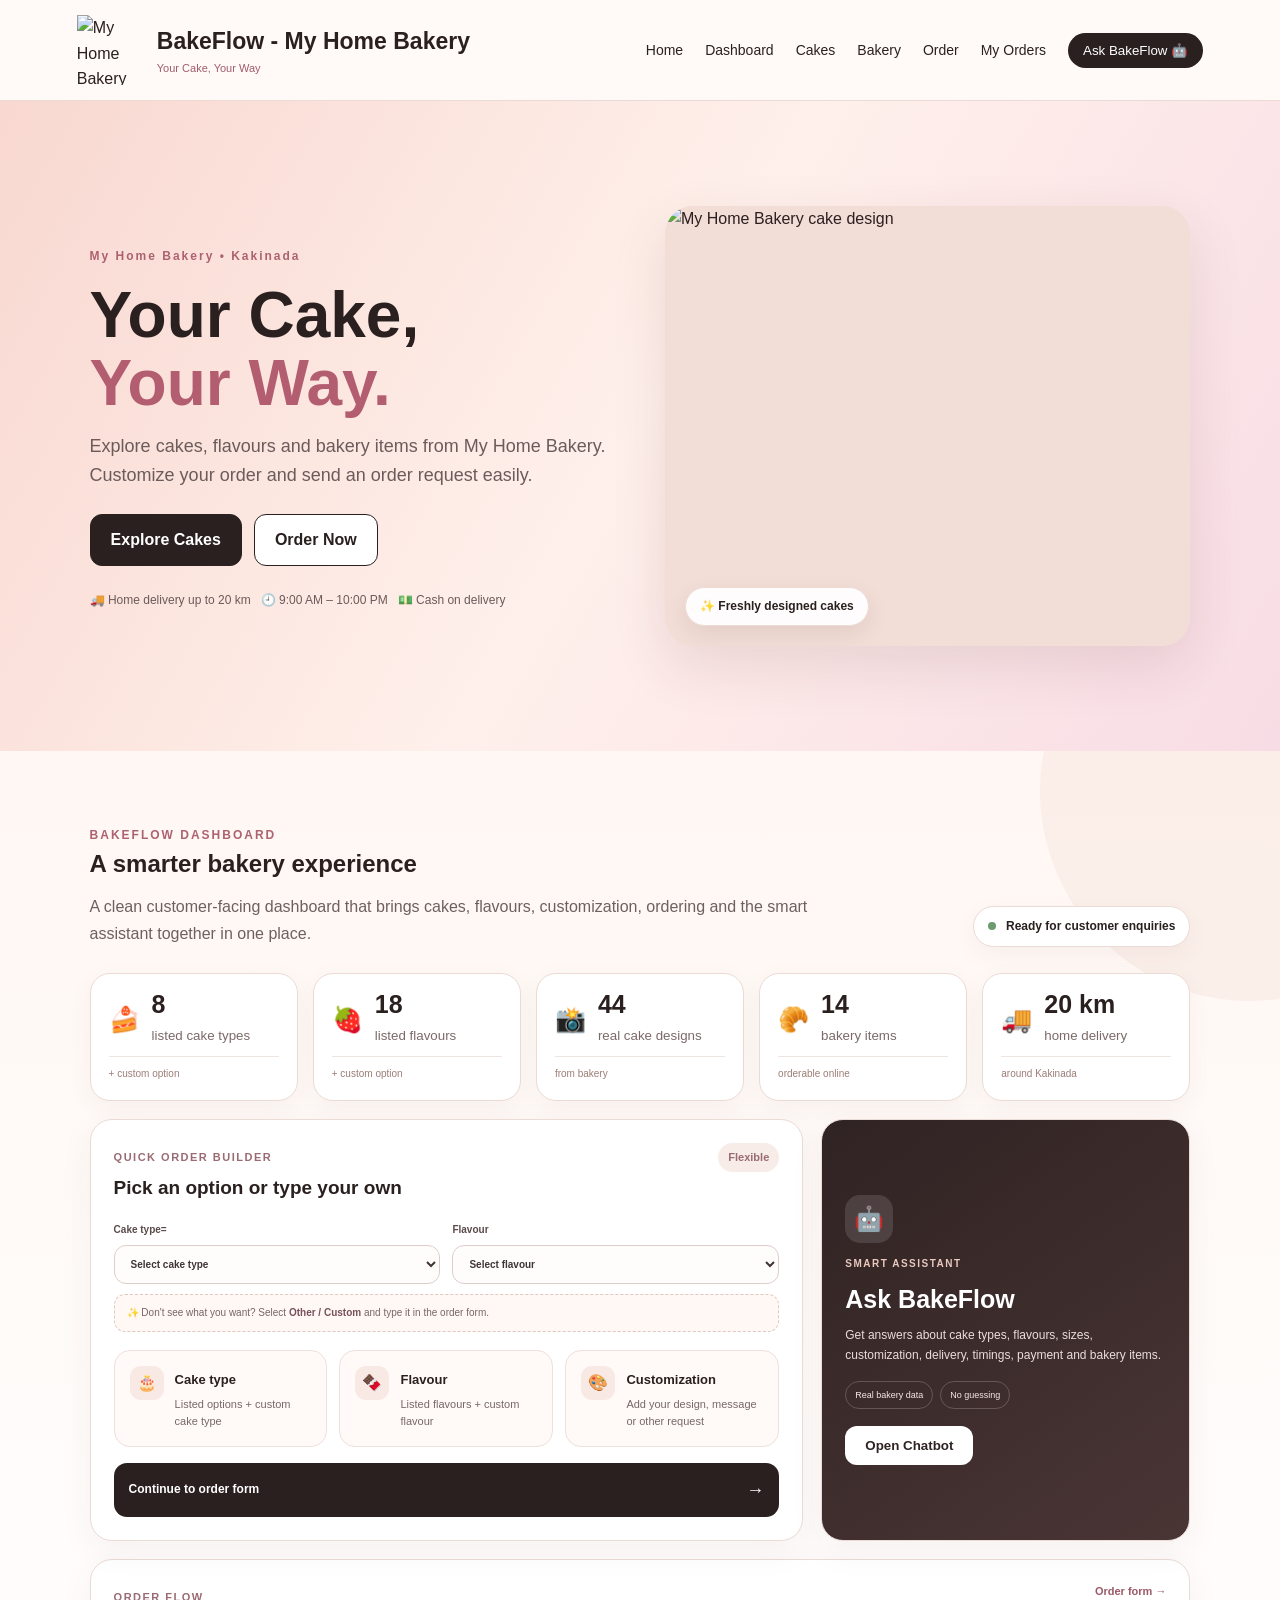
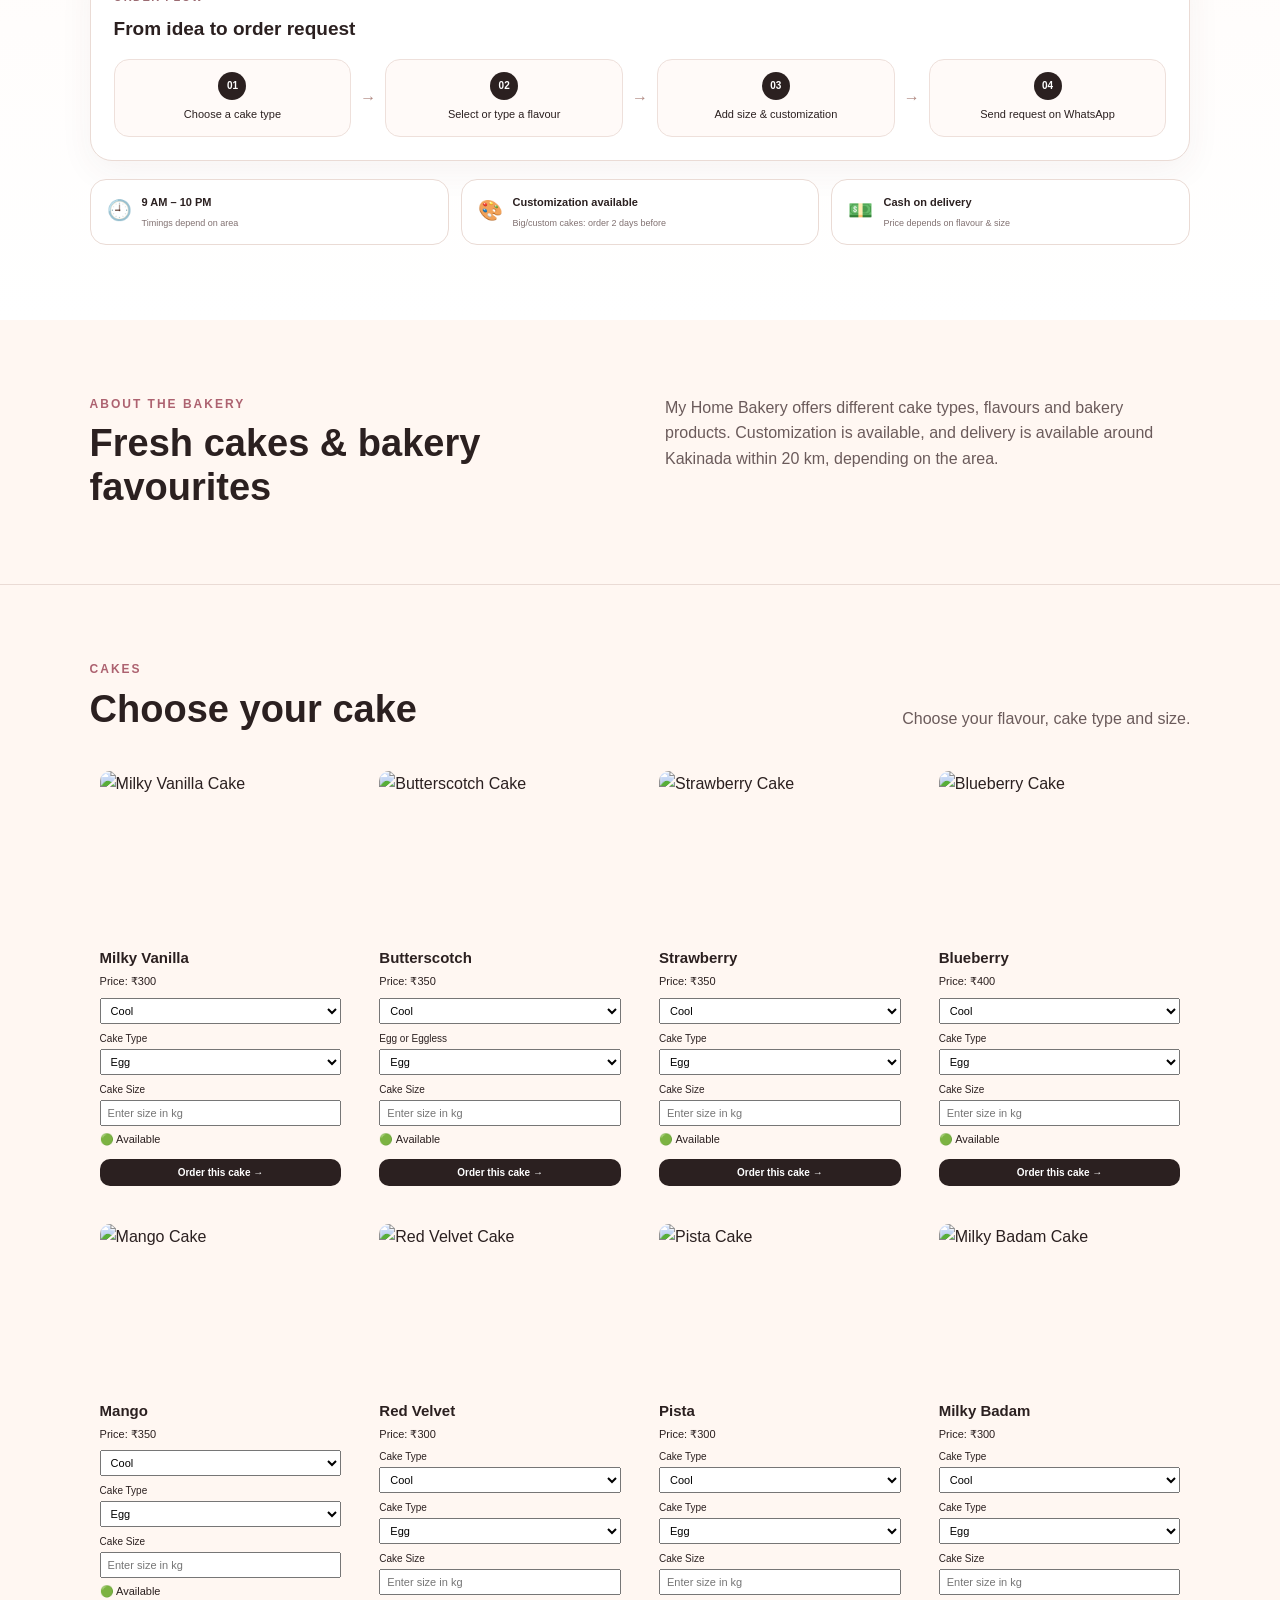
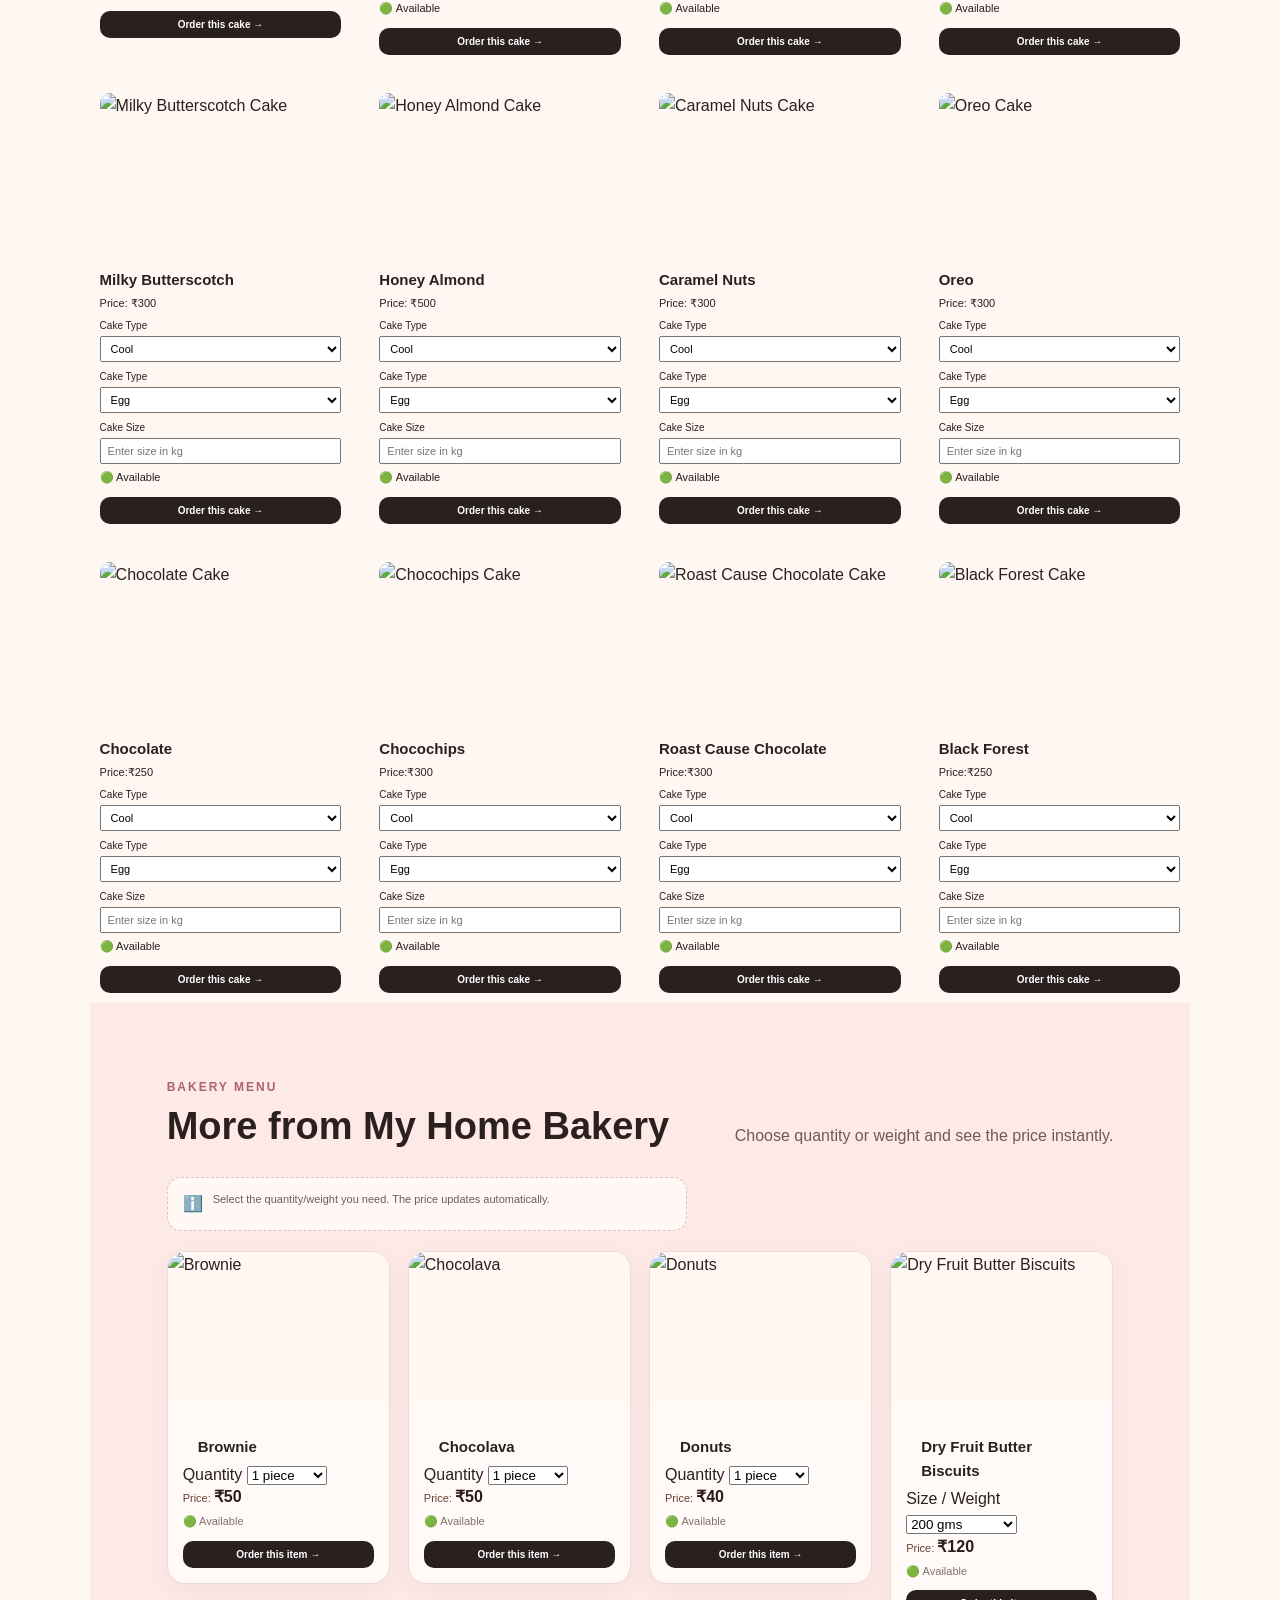
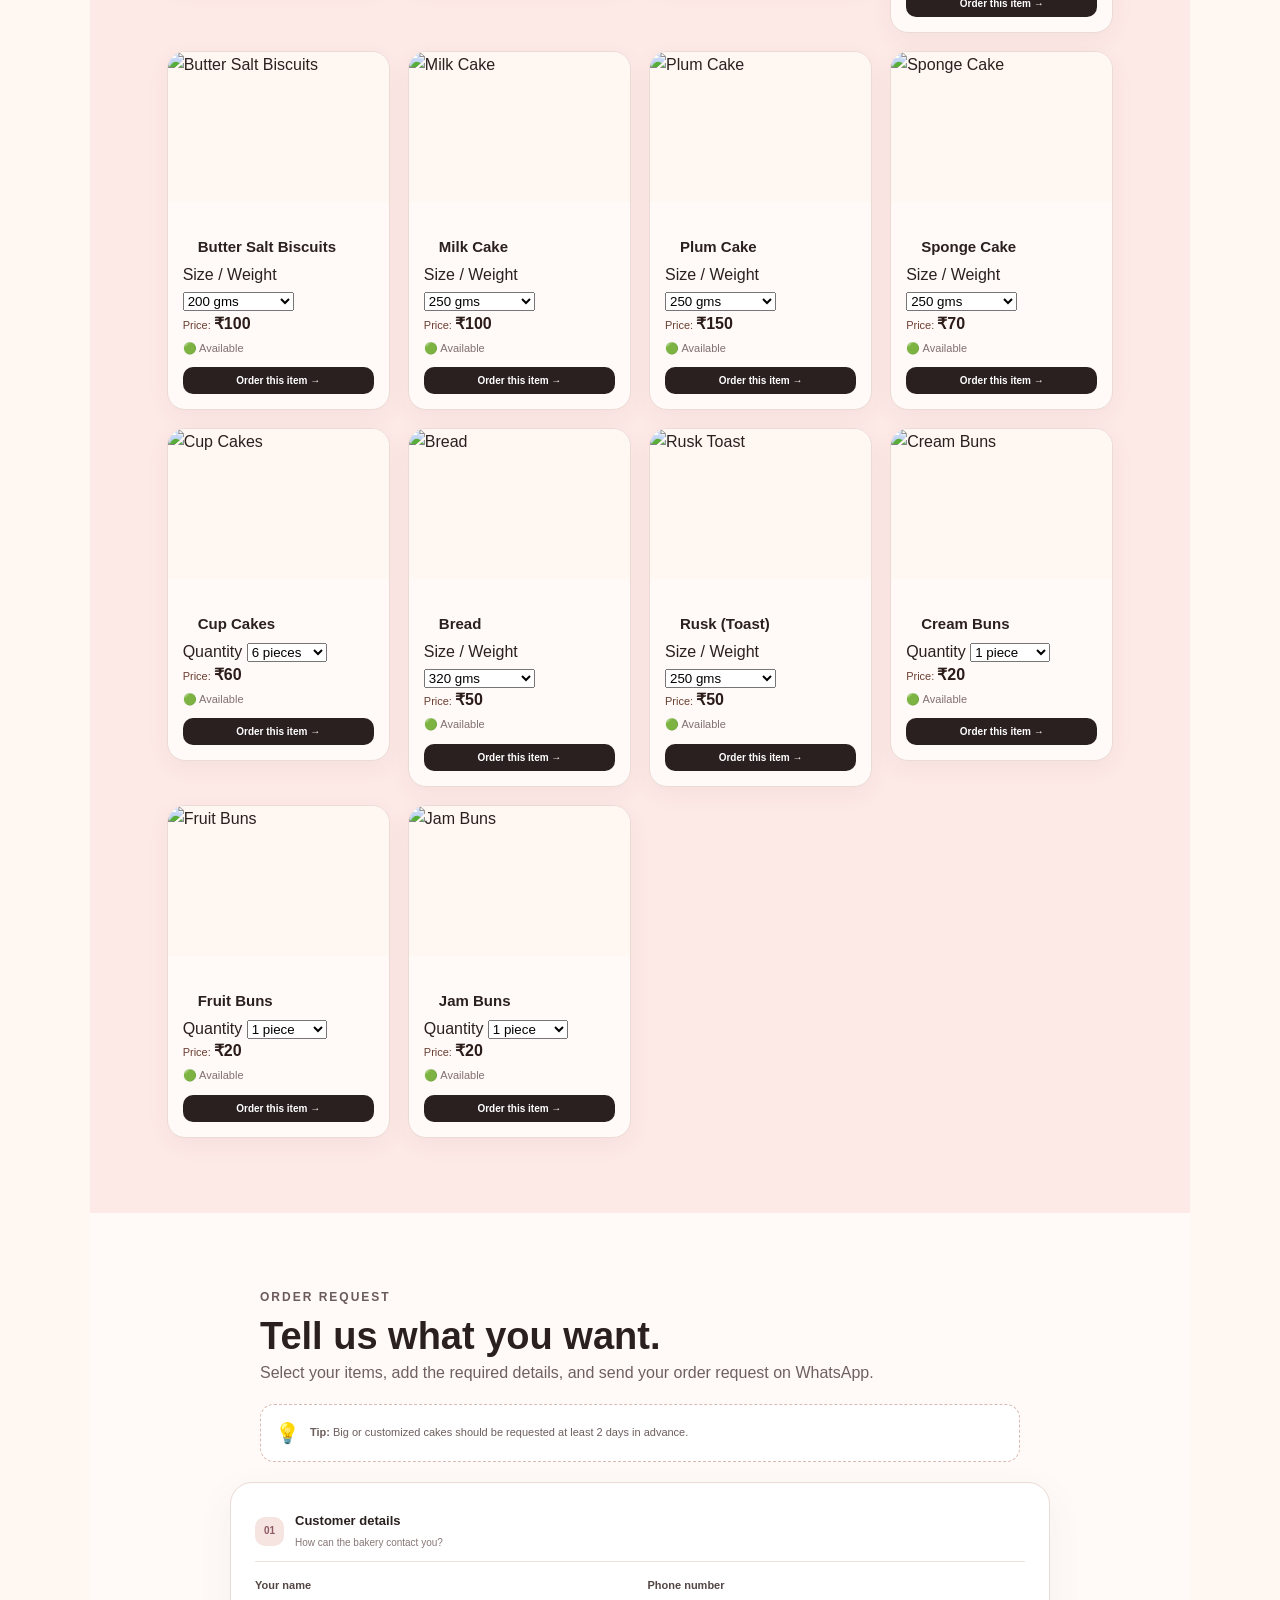
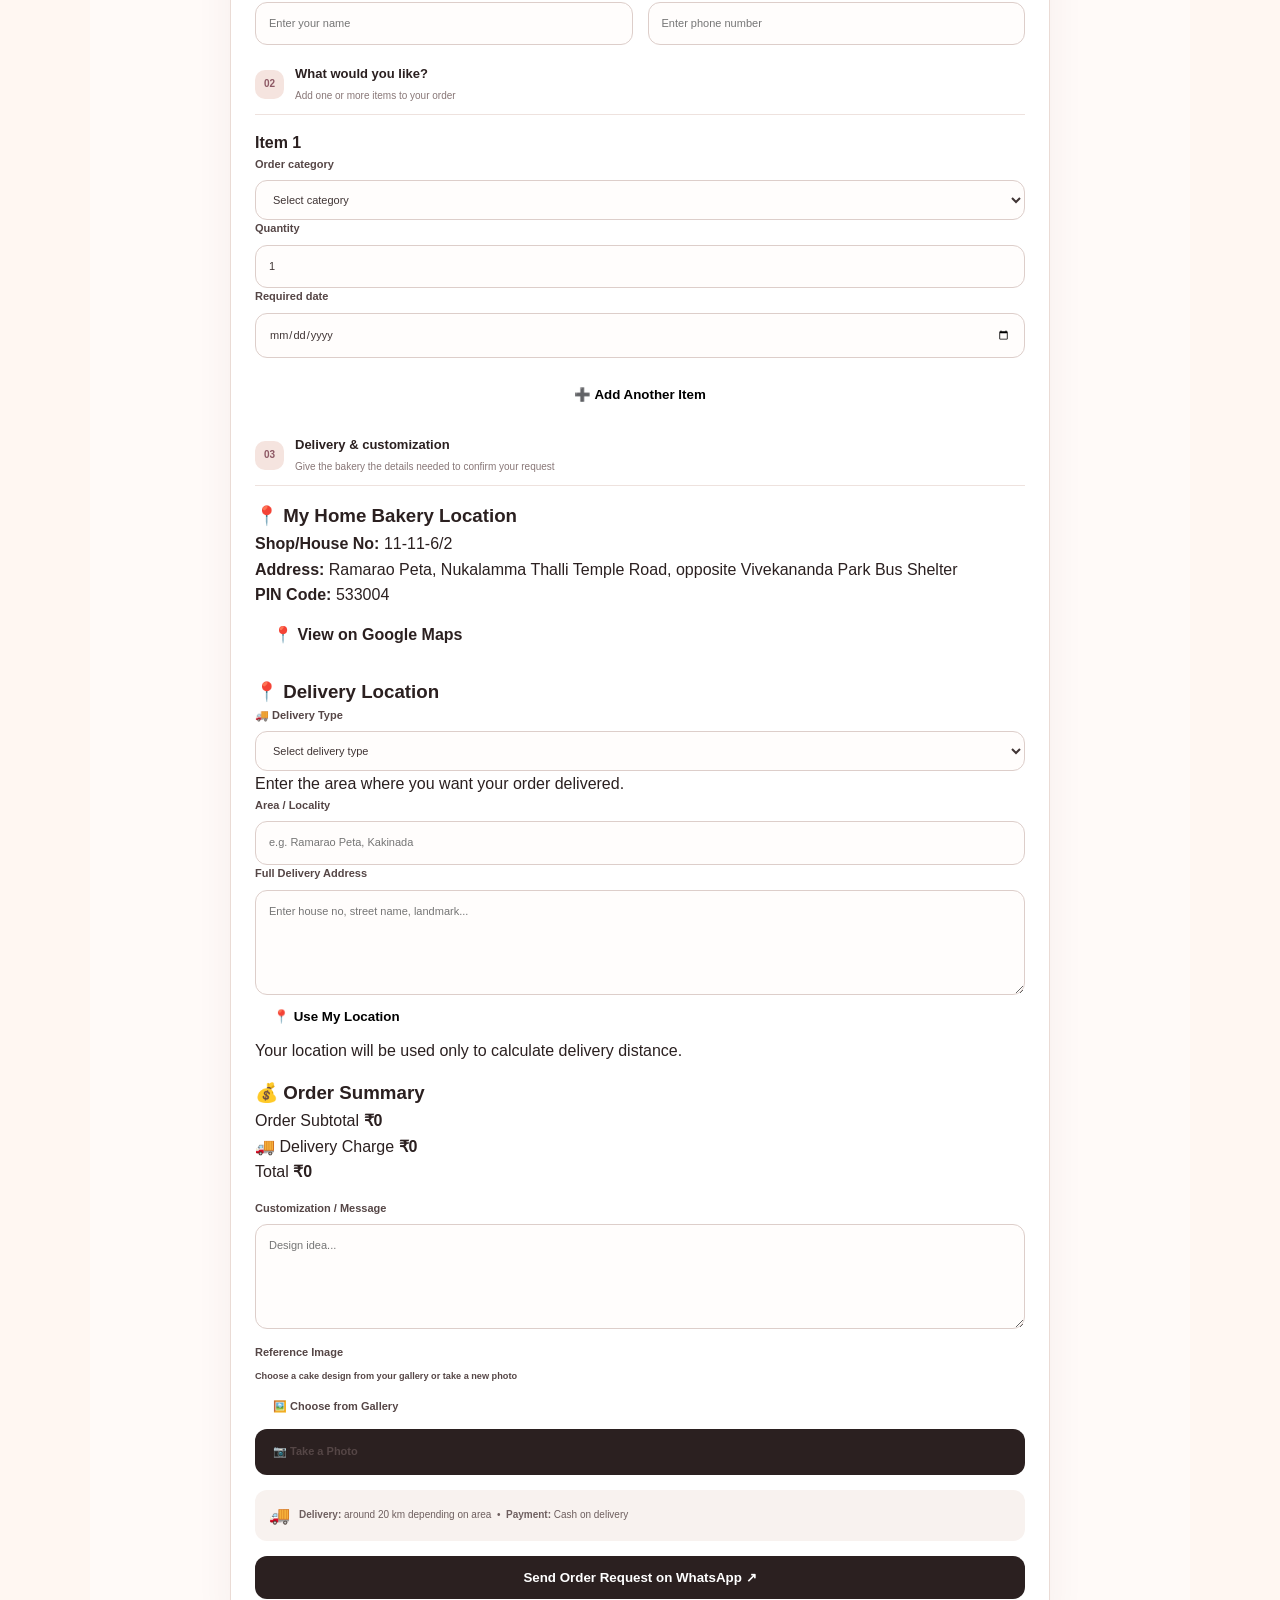
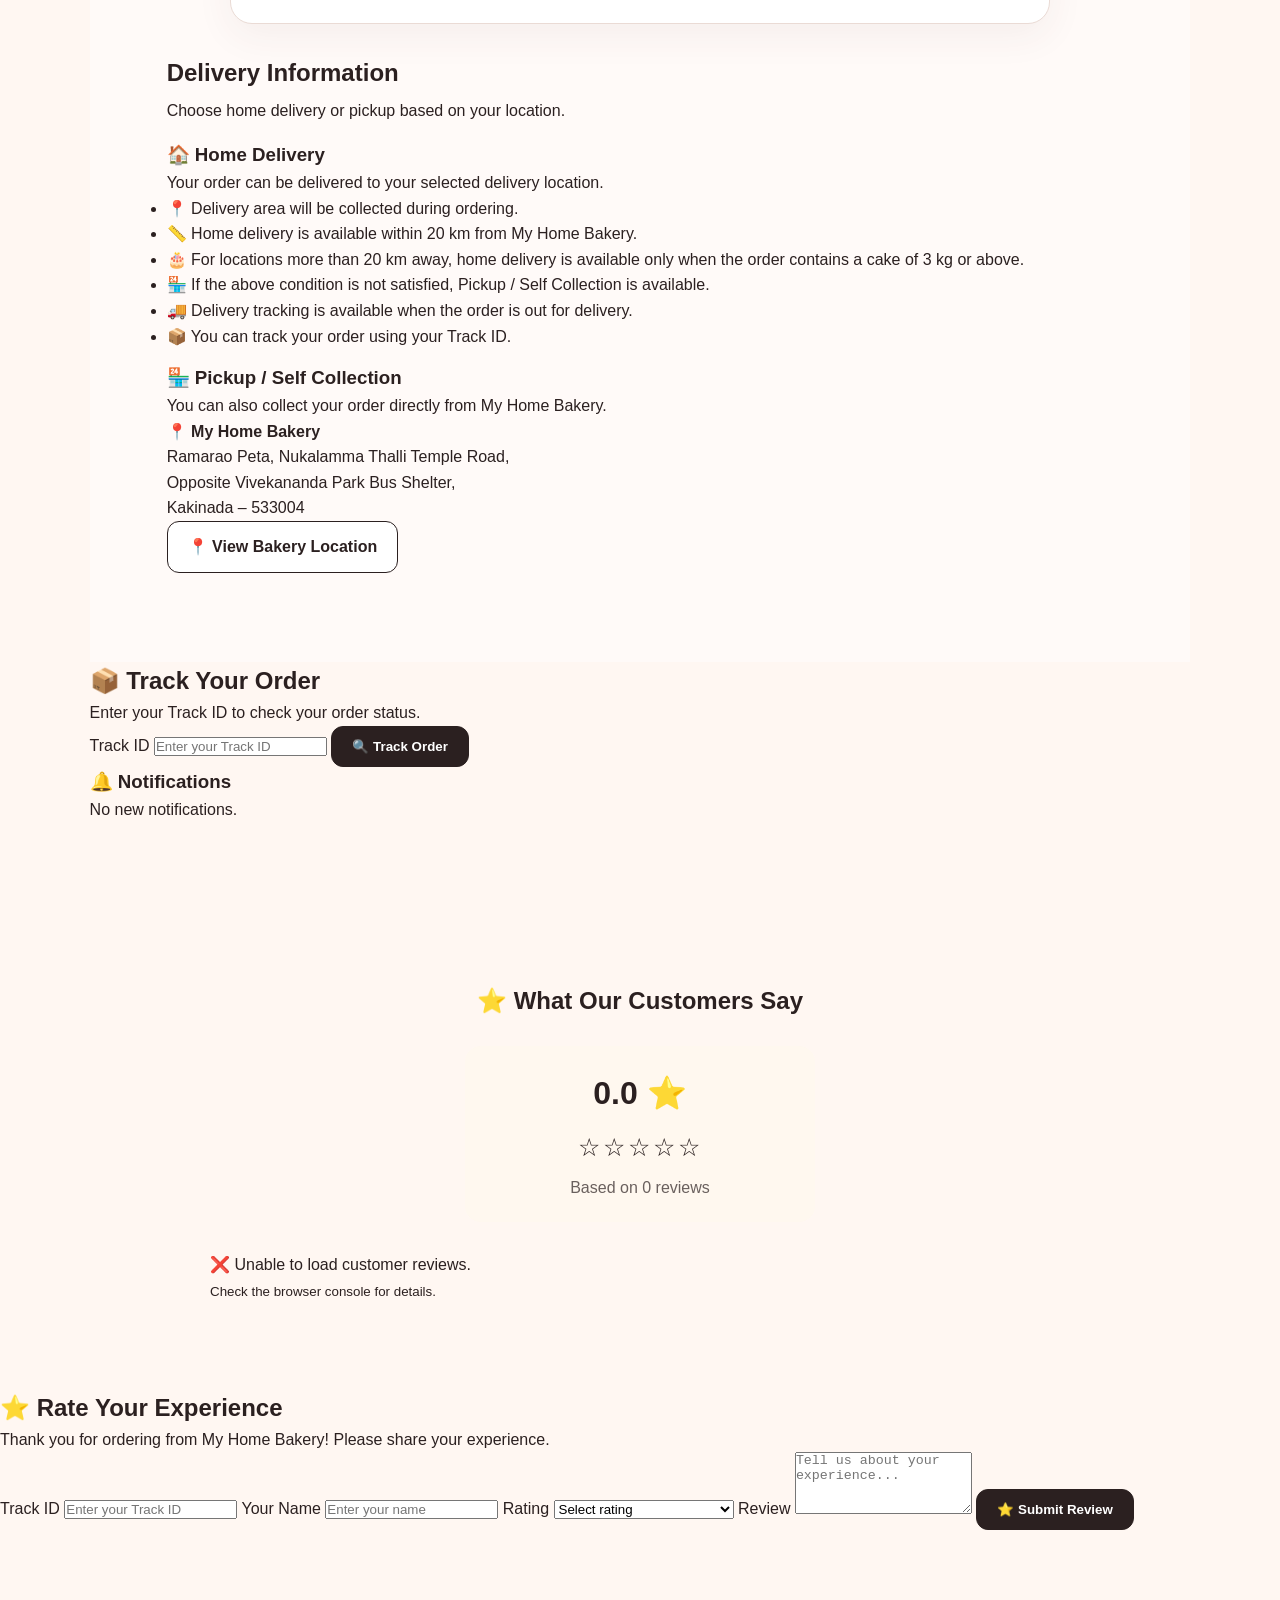
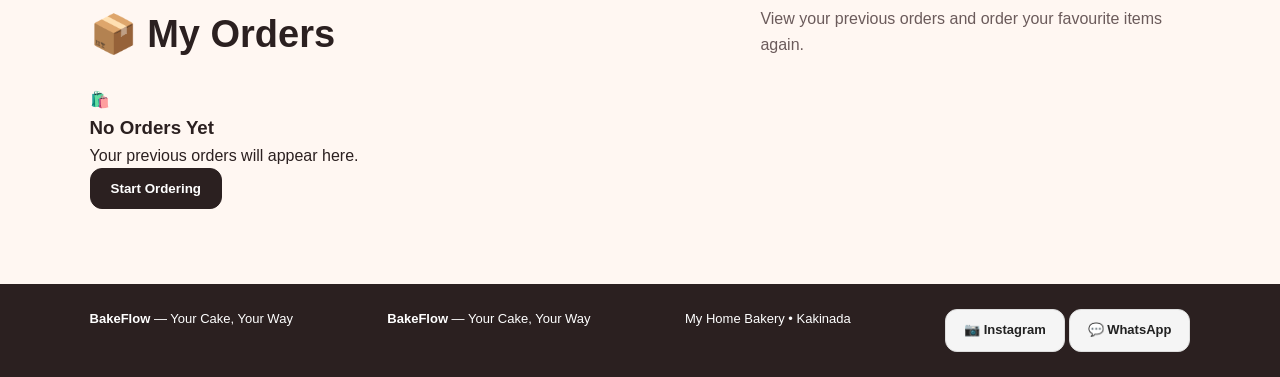
==== commit 58df328e: "Add files via upload" ====
--- a/index.html
+++ b/index.html
@@ -1,329 +1,1525 @@
 <!DOCTYPE html>
+
 <html lang="en">
 <head>
-  <meta charset="UTF-8">
-  <meta name="viewport" content="width=device-width, initial-scale=1.0">
-  <title>BakeFlow | Your Cake, Your Way</title>
-  <link rel="stylesheet" href="style.css">
+<meta charset="utf-8"/>
+<meta content="width=device-width, initial-scale=1.0" name="viewport"/>
+<meta name="description" content="BakeFlow - My Home Bakery for custom cakes, fresh bakery items, online ordering and home delivery.">
+<meta name="keywords" content="BakeFlow, My Home Bakery, cakes, bakery items, custom cakes, home delivery">
+
+<title>BakeFlow | Your Cake, Your Way</title>
+<link href="style.css" rel="stylesheet"/>
+<style>
+  .chat {
+  display: none;
+}
+
+.chat.open {
+  display: block;
+}
+/* ===== BakeFlow neat customer layout ===== */
+
+/* Cakes: compact cards instead of one long vertical list */
+.cake-grid {
+  display: grid !important;
+  grid-template-columns: repeat(4, minmax(0, 1fr)) !important;
+  gap: 18px !important;
+  align-items: stretch;
+}
+
+.cake-card {
+  width: 100% !important;
+  box-sizing: border-box;
+  padding: 12px !important;
+  border-radius: 14px !important;
+  overflow: hidden;
+}
+
+.cake-card > img {
+  width: 100% !important;
+  height: 170px !important;
+  object-fit: cover !important;
+  display: block;
+  border-radius: 10px !important;
+  margin: 0 0 10px !important;
+}
+
+.cake-card h3 {
+  margin: 4px 0 3px !important;
+  font-size: 16px !important;
+}
+
+.cake-card p {
+  margin: 0 0 7px !important;
+  font-size: 12px !important;
+}
+
+.cake-card select,
+.cake-card input {
+  width: 100% !important;
+  min-width: 0 !important;
+  box-sizing: border-box;
+  margin: 3px 0 7px !important;
+  font-size: 12px !important;
+}
+
+.cake-card label {
+  display: block !important;
+  margin: 2px 0 0 !important;
+  font-size: 11px !important;
+}
+
+.cake-card .mini-order {
+  width: 100% !important;
+  margin-top: 6px !important;
+  font-size: 11px !important;
+  padding: 9px 8px !important;
+}
+
+/* Bakery cards: keep the same clean grid style */
+.menu-grid {
+  display: grid !important;
+  grid-template-columns: repeat(4, minmax(0, 1fr)) !important;
+  gap: 18px !important;
+}
+
+.menu-card {
+  min-width: 0;
+  overflow: hidden;
+}
+
+.menu-card img {
+  width: 100% !important;
+  height: 150px !important;
+  object-fit: cover !important;
+}
+
+/* Order: remove the large empty area beside the long form */
+.order-section {
+  display: block !important;
+}
+
+.order-copy {
+  max-width: 760px !important;
+  margin: 0 auto 20px !important;
+}
+
+.order-copy > p:not(.eyebrow) {
+  max-width: 680px;
+  margin-bottom: 12px !important;
+}
+
+.order-form {
+  width: min(100%, 820px) !important;
+  margin: 0 auto !important;
+}
+
+/* Delivery information: simple and clearly separated */
+.delivery-information {
+  width: min(100%, 1000px);
+  margin: 30px auto 0;
+}
+
+.delivery-information > h2 {
+  margin-bottom: 6px;
+}
+
+.delivery-information > p {
+  margin-top: 0;
+  margin-bottom: 16px;
+}
+
+.delivery-information .delivery-info-card {
+  margin-bottom: 14px;
+}
+
+/* Phone */
+@media (max-width: 900px) {
+  .cake-grid,
+  .menu-grid {
+    grid-template-columns: repeat(3, minmax(0, 1fr)) !important;
+    gap: 14px !important;
+  }
+
+  .cake-card > img {
+    height: 150px !important;
+  }
+}
+
+@media (max-width: 600px) {
+  .cake-grid,
+  .menu-grid {
+    grid-template-columns: repeat(2, minmax(0, 1fr)) !important;
+    gap: 10px !important;
+  }
+
+  .cake-card {
+    padding: 8px !important;
+    border-radius: 10px !important;
+  }
+
+  .cake-card > img {
+    height: 125px !important;
+    border-radius: 8px !important;
+  }
+
+  .cake-card h3 {
+    font-size: 13px !important;
+  }
+
+  .cake-card p,
+  .cake-card label,
+  .cake-card select,
+  .cake-card input {
+    font-size: 10px !important;
+  }
+
+  .cake-card select,
+  .cake-card input {
+    padding: 5px 4px !important;
+    margin-bottom: 5px !important;
+  }
+
+  .cake-card .mini-order {
+    font-size: 9px !important;
+    padding: 7px 4px !important;
+  }
+
+  .menu-card img {
+    height: 120px !important;
+  }
+
+  .order-copy {
+    margin-bottom: 14px !important;
+  }
+}
+
+/* ===== Compact cake + bakery grids ===== */
+.cake-grid,
+.bakery-grid {
+  display: grid !important;
+  grid-template-columns: repeat(4, minmax(0, 1fr)) !important;
+  gap: 18px !important;
+  align-items: start !important;
+}
+
+.cake-card,
+.menu-card {
+  width: 100% !important;
+  min-width: 0 !important;
+  box-sizing: border-box !important;
+}
+
+.cake-card > img,
+.menu-card > img {
+  width: 100% !important;
+  height: 165px !important;
+  object-fit: cover !important;
+  display: block !important;
+}
+
+.cake-card {
+  padding: 10px !important;
+  border-radius: 12px !important;
+}
+
+.cake-card h3, .menu-card h3 {
+  font-size: 15px !important;
+  margin: 6px 0 3px !important;
+}
+
+.cake-card p, .menu-card p {
+  font-size: 11px !important;
+  margin: 0 0 6px !important;
+}
+
+.cake-card label {
+  display: block !important;
+  font-size: 10px !important;
+  margin: 2px 0 1px !important;
+}
+
+.cake-card select,
+.cake-card input {
+  width: 100% !important;
+  min-width: 0 !important;
+  box-sizing: border-box !important;
+  font-size: 11px !important;
+  padding: 5px 6px !important;
+  margin: 1px 0 5px !important;
+}
+
+.cake-card .mini-order,
+.menu-card .mini-order {
+  width: 100% !important;
+  font-size: 10px !important;
+  padding: 8px 6px !important;
+  margin-top: 4px !important;
+}
+
+.menu-card {
+  overflow: hidden !important;
+}
+
+.menu-card img {
+  height: 150px !important;
+}
+
+.bakery-grid {
+  margin-top: 18px !important;
+}
+
+@media (max-width: 1000px) {
+  .cake-grid, .bakery-grid {
+    grid-template-columns: repeat(3, minmax(0, 1fr)) !important;
+    gap: 14px !important;
+  }
+  .cake-card > img { height: 150px !important; }
+}
+
+@media (max-width: 650px) {
+  .cake-grid, .bakery-grid {
+    grid-template-columns: repeat(2, minmax(0, 1fr)) !important;
+    gap: 10px !important;
+  }
+  .cake-card { padding: 8px !important; }
+  .cake-card > img, .menu-card img { height: 125px !important; }
+  .cake-card h3, .menu-card h3 { font-size: 13px !important; }
+  .cake-card p, .menu-card p, .cake-card label, .cake-card select, .cake-card input { font-size: 9px !important; }
+  .cake-card select, .cake-card input { padding: 4px !important; margin-bottom: 4px !important; }
+  .cake-card .mini-order, .menu-card .mini-order { font-size: 9px !important; padding: 7px 4px !important; }
+}
+
+.menu-card-body .menu-price{margin:4px 0 8px;font-size:.88rem;color:#6b3f32;line-height:1.25}.menu-card-body .menu-price strong{font-size:1rem;color:#2b1b19}.menu-card-body .menu-price + .mini-order{margin-top:0}
+</style>
 </head>
 <body>
-  <header class="navbar">
-    <div class="brand">
-      <div class="logo">🍰</div>
-      <div>
-        <h1>BakeFlow</h1>
-        <p>Your Cake, Your Way</p>
+<header class="navbar">
+<div class="brand">
+<div class="logo">
+<img alt="My Home Bakery Logo" src="images/my-home-bakery-logo.png.jpeg"/>
+</div>
+<div>
+<h1>BakeFlow - My Home Bakery</h1>
+<p>Your Cake, Your Way</p>
+</div>
+</div>
+<button aria-label="Open menu" class="mobile-menu-toggle" onclick="toggleMobileMenu()">☰</button>
+<nav id="mainNav">
+<a href="#home">Home</a>
+<a href="#dashboard">Dashboard</a>
+<a href="#cakes">Cakes</a>
+<a href="#bakery">Bakery</a>
+<a href="#order">Order</a>
+<a href="#my-orders">My Orders</a>
+<button class="chat-open" onclick="toggleChat()">Ask BakeFlow 🤖</button>
+</nav>
+</header>
+<main>
+<!-- CUSTOMER TRACK ORDER -->
+<section class="hero" id="home">
+<div class="hero-text">
+<span class="pill">My Home Bakery • Kakinada</span>
+<h2>Your Cake,<br/><span>Your Way.</span></h2>
+<p>Explore cakes, flavours and bakery items from My Home Bakery. Customize your order and send an order request easily.</p>
+<div class="hero-buttons">
+<a class="btn primary" href="#cakes">Explore Cakes</a>
+<a class="btn secondary" href="#order">Order Now</a>
+</div>
+<div class="quick-info">
+<span>🚚 Home delivery up to 20 km</span>
+<span>🕘 9:00 AM – 10:00 PM</span>
+<span>💵 Cash on delivery</span>
+</div>
+</div>
+<div class="hero-photo hero-cake-photo">
+<img alt="My Home Bakery cake design" src="images/cake_1.jpg"/>
+<div class="hero-photo-badge">✨ Freshly designed cakes</div>
+</div>
+</section><section class="section dashboard-section" id="dashboard">
+<div class="dashboard-top">
+<div>
+<p class="eyebrow">BAKEFLOW DASHBOARD</p>
+<h2>A smarter bakery experience</h2>
+<p class="dashboard-lead">A clean customer-facing dashboard that brings cakes, flavours, customization, ordering and the smart assistant together in one place.</p>
+</div>
+<div class="dashboard-badge"><span class="live-dot"></span> Ready for customer enquiries</div>
+</div>
+<div class="dash-stats">
+<div class="stat-card"><span>🍰</span><div><strong id="cakeTypeCount">0</strong><small>listed cake types</small></div><em>+ custom option</em></div>
+<div class="stat-card"><span>🍓</span><div><strong id="flavourCount">0</strong><small>listed flavours</small></div><em>+ custom option</em></div>
+<div class="stat-card"><span>📸</span><div><strong>44</strong><small>real cake designs</small></div><em>from bakery</em></div>
+<div class="stat-card"><span>🥐</span><div><strong>14</strong><small>bakery items</small></div><em>orderable online</em></div>
+<div class="stat-card"><span>🚚</span><div><strong>20 km</strong><small>home delivery</small></div><em>around Kakinada</em></div>
+</div>
+<div class="dashboard-main-grid">
+<div class="dash-panel catalogue-panel">
+<div class="panel-title">
+<div><span class="panel-kicker">QUICK ORDER BUILDER</span><h3>Pick an option or type your own</h3></div>
+<span class="soft-tag">Flexible</span>
+</div>
+<div class="quick-builder">
+<label>Cake type=<select id="dashCakeType" onchange="syncDashboardChoice()"></select></label>
+<label>Flavour<select id="dashFlavour" onchange="syncDashboardChoice()"></select></label>
+</div>
+<div class="dashboard-custom-hint" id="dashboardCustomHint">✨ Don't see what you want? Select <b>Other / Custom</b> and type it in the order form.</div>
+<div class="option-preview">
+<div><span class="option-icon">🎂</span><div><b>Cake type</b><p>Listed options + custom cake type</p></div></div>
+<div><span class="option-icon">🍫</span><div><b>Flavour</b><p>Listed flavours + custom flavour</p></div></div>
+<div><span class="option-icon">🎨</span><div><b>Customization</b><p>Add your design, message or other request</p></div></div>
+</div>
+<a class="dashboard-action" href="#order">Continue to order form <span>→</span></a>
+</div>
+<div class="dash-panel assistant-card">
+<div class="assistant-icon">🤖</div>
+<span class="panel-kicker">SMART ASSISTANT</span>
+<h3>Ask BakeFlow</h3>
+<p>Get answers about cake types, flavours, sizes, customization, delivery, timings, payment and bakery items.</p>
+<div class="assistant-tags"><span>Real bakery data</span><span>No guessing</span></div>
+<button class="btn primary" onclick="toggleChat()">Open Chatbot</button>
+</div>
+</div>
+<div class="dash-panel workflow-panel">
+<div class="panel-title"><div><span class="panel-kicker">ORDER FLOW</span><h3>From idea to order request</h3></div><a href="#order">Order form →</a></div>
+<div class="workflow">
+<div><b>01</b><span>Choose a cake type</span></div>
+<i>→</i>
+<div><b>02</b><span>Select or type a flavour</span></div>
+<i>→</i>
+<div><b>03</b><span>Add size &amp; customization</span></div>
+<i>→</i>
+<div><b>04</b><span>Send request on WhatsApp</span></div>
+</div>
+</div>
+<div class="business-strip">
+<div><span>🕘</span><b>9 AM – 10 PM</b><small>Timings depend on area</small></div>
+<div><span>🎨</span><b>Customization available</b><small>Big/custom cakes: order 2 days before</small></div>
+<div><span>💵</span><b>Cash on delivery</b><small>Price depends on flavour &amp; size</small></div>
+</div>
+</section><section class="section intro">
+<div>
+<p class="eyebrow">ABOUT THE BAKERY</p>
+<h2>Fresh cakes &amp; bakery favourites</h2>
+</div>
+<p>My Home Bakery offers different cake types, flavours and bakery products. Customization is available, and delivery is available around Kakinada within 20 km, depending on the area.</p>
+</section><section class="section" id="cakes">
+<div class="section-heading">
+<div>
+<p class="eyebrow">CAKES</p>
+<h2>Choose your cake</h2>
+</div>
+<p>Choose your flavour, cake type and size.</p>
+</div>
+<div class="cake-grid">
+
+
+
+
+
+<article class="cake-card">
+<img alt="Milky Vanilla Cake" src="images/milky vanilla.jpeg"/>
+<h3>Milky Vanilla</h3>
+<p id="milkyVanillaPrice">Price: ₹300</p>
+<select id="milkyVanillaType">
+<option value="Cool">Cool</option>
+<option value="Normal">Normal</option>
+</select>
+<label for="milkyVanillaEgg">Cake Type</label>
+<select id="milkyVanillaEgg">
+<option value="Egg">Egg</option>
+<option value="Eggless">Eggless</option>
+</select>
+<label for="milkyVanillaSize">Cake Size</label>
+<input id="milkyVanillaSize" list="cakeSizes" min="0.5" name="milkyVanillaSize" placeholder="Enter size in kg" step="0.5" type="number"/>
+<datalist id="cakeSizes">
+<option label="500 grams" value="0.5"></option>
+<option label="1 kg" value="1"></option>
+<option label="1.5 kg" value="1.5"></option>
+<option label="2 kg" value="2"></option>
+<option label="2.5 kg" value="2.5"></option>
+<option label="3 kg" value="3"></option>
+<option label="4 kg" value="4"></option>
+<option label="5 kg" value="5"></option>
+<option label="6 kg" value="6"></option>
+<option label="7 kg" value="7"></option>
+<option label="8 kg" value="8"></option>
+<option label="9 kg" value="9"></option>
+<option label="10 kg" value="10"></option>
+</datalist>
+<button class="mini-order" onclick="selectFixedCakeForOrder(
+    'Milky Vanilla',
+    document.getElementById('milkyVanillaSize').value,
+    document.getElementById('milkyVanillaType').value,
+    document.getElementById('milkyVanillaEgg').value
+  )">
+  Order this cake →
+</button>
+</article><article class="cake-card">
+<img alt="Butterscotch Cake" src="images/butterscotch.jpeg"/>
+<h3>Butterscotch</h3>
+<p id="butterscotchPrice">Price: ₹350</p>
+<select id="butterscotchType">
+<option value="Cool">Cool</option>
+<option value="Normal">Normal</option>
+</select>
+<label for="butterscotchEgg">Egg or Eggless</label>
+<select id="butterscotchEgg">
+<option value="Egg">Egg</option>
+<option value="Eggless">Eggless</option>
+</select>
+<label for="butterscotchSize">Cake Size</label>
+<input id="butterscotchSize" list="cakeSizes" min="0.5" name="butterscotchSize" placeholder="Enter size in kg" step="0.5" type="number"/>
+<button class="mini-order" onclick="selectFixedCakeForOrder('Butterscotch', document.getElementById('butterscotchSize').value, document.getElementById('butterscotchType').value, document.getElementById('butterscotchEgg').value)">Order this cake →</button>
+</article><article class="cake-card">
+<img alt="Strawberry Cake" src="images/strawberry.jpeg"/>
+<h3>Strawberry</h3>
+<p id="strawberryPrice">Price: ₹350</p>
+<select id="strawberryType">
+<option value="Cool">Cool</option>
+<option value="Normal">Normal</option>
+</select>
+<label for="strawberryEgg">Cake Type</label>
+<select id="strawberryEgg">
+<option value="Egg">Egg</option>
+<option value="Eggless">Eggless</option>
+</select>
+<label for="strawberrySize">Cake Size</label>
+<input id="strawberrySize" list="cakeSizes" min="0.5" name="strawberrySize" placeholder="Enter size in kg" step="0.5" type="number"/>
+<button class="mini-order" onclick="selectFixedCakeForOrder('Strawberry', document.getElementById('strawberrySize').value, document.getElementById('strawberryType').value, document.getElementById('strawberryEgg').value)">Order this cake →</button>
+</article><article class="cake-card">
+<img alt="Blueberry Cake" src="images/blueberry.jpeg"/>
+<h3>Blueberry</h3>
+<p id="blueberryPrice">Price: ₹400</p>
+<select id="blueberryType">
+<option value="Cool">Cool</option>
+<option value="Normal">Normal</option>
+</select>
+<label for="blueberryEgg">Cake Type</label>
+<select id="blueberryEgg">
+<option value="Egg">Egg</option>
+<option value="Eggless">Eggless</option>
+</select>
+<label for="blueberrySize">Cake Size</label>
+<input id="blueberrySize" list="cakeSizes" min="0.5" name="blueberrySize" placeholder="Enter size in kg" step="0.5" type="number"/>
+<button class="mini-order" onclick="selectFixedCakeForOrder('Blueberry', document.getElementById('blueberrySize').value, document.getElementById('blueberryType').value, document.getElementById('blueberryEgg').value)">Order this cake →</button>
+</article><article class="cake-card">
+<img alt="Mango Cake" src="images/mango.jpeg"/>
+<h3>Mango</h3>
+<p id="mangoPrice">Price: ₹350</p>
+<select id="mangoType">
+<option value="Cool">Cool</option>
+<option value="Normal">Normal</option>
+</select>
+<label for="mangoEgg">Cake Type</label>
+<select id="mangoEgg">
+<option value="Egg">Egg</option>
+<option value="Eggless">Eggless</option>
+</select>
+<label for="mangoSize">Cake Size</label>
+<input id="mangoSize" list="cakeSizes" min="0.5" name="mangoSize" placeholder="Enter size in kg" step="0.5" type="number"/>
+<button class="mini-order" onclick="selectFixedCakeForOrder('Mango', document.getElementById('mangoSize').value, document.getElementById('mangoType').value, document.getElementById('mangoEgg').value)">Order this cake →</button>
+</article><article class="cake-card">
+<img alt="Red Velvet Cake" src="images/red velvet.jpeg"/>
+<h3>Red Velvet</h3>
+<p id="redVelvetPrice">Price: ₹300</p>
+<label for="redVelvetType">Cake Type</label>
+<select id="redVelvetType">
+<option value="Cool">Cool</option>
+<option value="Normal">Normal</option>
+</select>
+<label for="redVelvetEgg">Cake Type</label>
+<select id="redVelvetEgg">
+<option value="Egg">Egg</option>
+<option value="Eggless">Eggless</option>
+</select>
+<label for="redVelvetSize">Cake Size</label>
+<input id="redVelvetSize" list="cakeSizes" min="0.5" name="redVelvetSize" placeholder="Enter size in kg" step="0.5" type="number"/>
+<button class="mini-order" onclick="selectFixedCakeForOrder('Red Velvet', document.getElementById('redVelvetSize').value, document.getElementById('redVelvetType').value, document.getElementById('redVelvetEgg').value)">
+  Order this cake →
+</button>
+</article><article class="cake-card">
+<img alt="Pista Cake" src="images/pista.jpeg"/>
+<h3>Pista</h3>
+<p id="pistaPrice">Price: ₹300</p>
+<label for="pistaType">Cake Type</label>
+<select id="pistaType">
+<option value="Cool">Cool</option>
+<option value="Normal">Normal</option>
+</select>
+<label for="pistaEgg">Cake Type</label>
+<select id="pistaEgg">
+<option value="Egg">Egg</option>
+<option value="Eggless">Eggless</option>
+</select>
+<label for="pistaSize">Cake Size</label>
+<input id="pistaSize" list="cakeSizes" min="0.5" name="pistaSize" placeholder="Enter size in kg" step="0.5" type="number"/>
+<button class="mini-order" onclick="selectFixedCakeForOrder('Pista', document.getElementById('pistaSize').value, document.getElementById('pistaType').value, document.getElementById('pistaEgg').value)">
+  Order this cake →
+</button>
+</article><article class="cake-card">
+<img alt="Milky Badam Cake" src="images/milky badam.jpeg"/>
+<h3>Milky Badam</h3>
+<p id="milkyBadamPrice">Price: ₹300</p>
+<label for="milkyBadamType">Cake Type</label>
+<select id="milkyBadamType">
+<option value="Cool">Cool</option>
+<option value="Normal">Normal</option>
+</select>
+<label for="milkyBadamEgg">Cake Type</label>
+<select id="milkyBadamEgg">
+<option value="Egg">Egg</option>
+<option value="Eggless">Eggless</option>
+</select>
+<label for="milkyBadamSize">Cake Size</label>
+<input id="milkyBadamSize" list="cakeSizes" min="0.5" name="milkyBadamSize" placeholder="Enter size in kg" step="0.5" type="number"/>
+<button class="mini-order" onclick="selectFixedCakeForOrder('Milky Badam', document.getElementById('milkyBadamSize').value, document.getElementById('milkyBadamType').value, document.getElementById('milkyBadamEgg').value)">
+  Order this cake →
+</button>
+</article><article class="cake-card">
+<img alt="Milky Butterscotch Cake" src="images/milky butterscotch.jpeg"/>
+<h3>Milky Butterscotch</h3>
+<p id="milkyButterscotchPrice">Price: ₹300</p>
+<label for="milkyButterscotchType">Cake Type</label>
+<select id="milkyButterscotchType">
+<option value="Cool">Cool</option>
+<option value="Normal">Normal</option>
+</select>
+<label for="milkyButterscotchEgg">Cake Type</label>
+<select id="milkyButterscotchEgg">
+<option value="Egg">Egg</option>
+<option value="Eggless">Eggless</option>
+</select>
+<label for="milkyButterscotchSize">Cake Size</label>
+<input id="milkyButterscotchSize" list="cakeSizes" min="0.5" placeholder="Enter size in kg" step="0.5" type="number"/>
+<button class="mini-order" onclick="selectFixedCakeForOrder('Milky Butterscotch', document.getElementById('milkyButterscotchSize').value, document.getElementById('milkyButterscotchType').value, document.getElementById('milkyButterscotchEgg').value)">
+  Order this cake →
+</button>
+</article><article class="cake-card">
+<img alt="Honey Almond Cake" src="images/honey almond.jpeg"/>
+<h3>Honey Almond</h3>
+<p id="honeyAlmondPrice">Price: ₹500</p>
+<label for="honeyAlmondType">Cake Type</label>
+<select id="honeyAlmondType">
+<option value="Cool">Cool</option>
+<option value="Normal">Normal</option>
+</select>
+<label for="honeyAlmondEgg">Cake Type</label>
+<select id="honeyAlmondEgg">
+<option value="Egg">Egg</option>
+<option value="Eggless">Eggless</option>
+</select>
+<label for="honeyAlmondSize">Cake Size</label>
+<input id="honeyAlmondSize" list="cakeSizes" min="0.5" placeholder="Enter size in kg" step="0.5" type="number"/>
+<button class="mini-order" onclick="selectFixedCakeForOrder('Honey Almond', document.getElementById('honeyAlmondSize').value, document.getElementById('honeyAlmondType').value, document.getElementById('honeyAlmondEgg').value)">
+  Order this cake →
+</button>
+</article><article class="cake-card">
+<img alt="Caramel Nuts Cake" src="images/caramel nuts.jpeg"/>
+<h3>Caramel Nuts</h3>
+<p id="caramelNutsPrice">Price: ₹300</p>
+<label for="caramelNutsType">Cake Type</label>
+<select id="caramelNutsType">
+<option value="Cool">Cool</option>
+<option value="Normal">Normal</option>
+</select>
+<label for="caramelNutsEgg">Cake Type</label>
+<select id="caramelNutsEgg">
+<option value="Egg">Egg</option>
+<option value="Eggless">Eggless</option>
+</select>
+<label for="caramelNutsSize">Cake Size</label>
+<input id="caramelNutsSize" list="cakeSizes" min="0.5" placeholder="Enter size in kg" step="0.5" type="number"/>
+<button class="mini-order" onclick="selectFixedCakeForOrder('Caramel Nuts', document.getElementById('caramelNutsSize').value, document.getElementById('caramelNutsType').value, document.getElementById('caramelNutsEgg').value)">
+  Order this cake →
+</button>
+</article><article class="cake-card">
+<img alt="Oreo Cake" src="images/oreo.jpeg"/>
+<h3>Oreo</h3>
+<p id="oreoPrice">Price: ₹300 </p>
+<label for="oreoType">Cake Type</label>
+<select id="oreoType">
+<option value="Cool">Cool</option>
+<option value="Normal">Normal</option>
+</select>
+<label for="oreoEgg">Cake Type</label>
+<select id="oreoEgg">
+<option value="Egg">Egg</option>
+<option value="Eggless">Eggless</option>
+</select>
+<label for="oreoSize">Cake Size</label>
+<input id="oreoSize" list="cakeSizes" min="0.5" placeholder="Enter size in kg" step="0.5" type="number"/>
+<button class="mini-order" onclick="selectFixedCakeForOrder('Oreo', document.getElementById('oreoSize').value, document.getElementById('oreoType').value, document.getElementById('oreoEgg').value)">
+  Order this cake →
+</button>
+</article><article class="cake-card">
+<img alt="Chocolate Cake" src="images/chocolate.jpeg"/>
+<h3>Chocolate</h3>
+<p id="oreoPrice">Price:₹250</p>
+<label for="chocolateType">Cake Type</label>
+<select id="chocolateType">
+<option value="Cool">Cool</option>
+<option value="Normal">Normal</option>
+</select>
+<label for="chocolateEgg">Cake Type</label>
+<select id="chocolateEgg">
+<option value="Egg">Egg</option>
+<option value="Eggless">Eggless</option>
+</select>
+<label for="chocolateSize">Cake Size</label>
+<input id="chocolateSize" list="cakeSizes" min="0.5" placeholder="Enter size in kg" step="0.5" type="number"/>
+<button class="mini-order" onclick="selectFixedCakeForOrder('Chocolate', document.getElementById('chocolateSize').value, document.getElementById('chocolateType').value, document.getElementById('chocolateEgg').value)">
+  Order this cake →
+</button>
+</article><article class="cake-card">
+<img alt="Chocochips Cake" src="images/chocochips.jpeg"/>
+<h3>Chocochips</h3>
+<p id="chocochipsPrice">Price:₹300</p>
+<label for="chocochipsType">Cake Type</label>
+<select id="chocochipsType">
+<option value="Cool">Cool</option>
+<option value="Normal">Normal</option>
+</select>
+<label for="chocochipsEgg">Cake Type</label>
+<select id="chocochipsEgg">
+<option value="Egg">Egg</option>
+<option value="Eggless">Eggless</option>
+</select>
+<label for="chocochipsSize">Cake Size</label>
+<input id="chocochipsSize" list="cakeSizes" min="0.5" placeholder="Enter size in kg" step="0.5" type="number"/>
+<button class="mini-order" onclick="selectFixedCakeForOrder('Chocochips', document.getElementById('chocochipsSize').value, document.getElementById('chocochipsType').value, document.getElementById('chocochipsEgg').value)">
+  Order this cake →
+</button>
+</article><article class="cake-card">
+<img alt="Roast Cause Chocolate Cake" src="images/roast cause chocolate.jpeg"/>
+<h3>Roast Cause Chocolate</h3>
+<p id="roastCauseChocolatePrice">Price:₹300</p>
+<label for="roastCauseChocolateType">Cake Type</label>
+<select id="roastCauseChocolateType">
+<option value="Cool">Cool</option>
+<option value="Normal">Normal</option>
+</select>
+<label for="roastCauseChocolateEgg">Cake Type</label>
+<select id="roastCauseChocolateEgg">
+<option value="Egg">Egg</option>
+<option value="Eggless">Eggless</option>
+</select>
+<label for="roastCauseChocolateSize">Cake Size</label>
+<input id="roastCauseChocolateSize" list="cakeSizes" min="0.5" placeholder="Enter size in kg" step="0.5" type="number"/>
+<button class="mini-order" onclick="selectFixedCakeForOrder('Roast Cause Chocolate', document.getElementById('roastCauseChocolateSize').value, document.getElementById('roastCauseChocolateType').value, document.getElementById('roastCauseChocolateEgg').value)">
+  Order this cake →
+</button>
+</article><article class="cake-card">
+<img alt="Black Forest Cake" src="images/black forest.jpeg"/>
+<h3>Black Forest</h3>
+<p id="blackForestPrice">Price:₹250</p>
+<label for="blackForestType">Cake Type</label>
+<select id="blackForestType">
+<option value="Cool">Cool</option>
+<option value="Normal">Normal</option>
+</select>
+<label for="blackForestEgg">Cake Type</label>
+<select id="blackForestEgg">
+<option value="Egg">Egg</option>
+<option value="Eggless">Eggless</option>
+</select>
+<label for="blackForestSize">Cake Size</label>
+<input id="blackForestSize" list="cakeSizes" min="0.5" placeholder="Enter size in kg" step="0.5" type="number"/>
+<button class="mini-order" onclick="selectFixedCakeForOrder('Black Forest', document.getElementById('blackForestSize').value, document.getElementById('blackForestType').value, document.getElementById('blackForestEgg').value)">
+  Order this cake →
+</button>
+</article></div>
+<section class="section bakery-section" id="bakery">
+  <div class="section-heading">
+    <div>
+      <p class="eyebrow">BAKERY MENU</p>
+      <h2>More from My Home Bakery</h2>
+    </div>
+    <p>Choose quantity or weight and see the price instantly.</p>
+  </div>
+
+  <div class="menu-note">
+    <span>ℹ️</span>
+    <p>Select the quantity/weight you need. The price updates automatically.</p>
+  </div>
+
+  <div class="grid bakery-grid">
+
+    <!-- Brownie -->
+    <article class="mini-card menu-card bakery-product-card" data-bakery="Brownie" data-kind="piece">
+      <img src="images/brownie.jpg" alt="Brownie">
+      <div class="menu-card-body">
+        <h3>Brownie</h3>
+        <div class="bakery-choice">
+          <label>Quantity
+            <select class="bakery-size" onchange="updateBakeryPrice(this)">
+              <option value="1">1 piece</option>
+              <option value="2">2 pieces</option>
+              <option value="3">3 pieces</option>
+              <option value="4">4 pieces</option>
+              <option value="5">5 pieces</option>
+              <option value="6">6 pieces</option>
+              <option value="10">10 pieces</option>
+              <option value="custom">Custom</option>
+            </select>
+          </label>
+          <label class="bakery-custom-wrap" style="display:none">Pieces
+            <input class="bakery-custom" type="number" min="1" value="1" oninput="updateBakeryPrice(this)">
+          </label>
+        </div>
+        <p class="menu-price bakery-live-price">Price: <strong>₹50</strong></p>
+        <button class="mini-order" onclick="orderBakeryItem('Brownie')">Order this item →</button>
       </div>
+    </article>
+
+    <!-- Chocolava -->
+    <article class="mini-card menu-card bakery-product-card" data-bakery="Chocolava" data-kind="piece">
+      <img src="images/chocolava.jpg" alt="Chocolava">
+      <div class="menu-card-body">
+        <h3>Chocolava</h3>
+        <div class="bakery-choice">
+          <label>Quantity
+            <select class="bakery-size" onchange="updateBakeryPrice(this)">
+              <option value="1">1 piece</option>
+              <option value="2">2 pieces</option>
+              <option value="3">3 pieces</option>
+              <option value="4">4 pieces</option>
+              <option value="5">5 pieces</option>
+              <option value="6">6 pieces</option>
+              <option value="10">10 pieces</option>
+              <option value="custom">Custom</option>
+            </select>
+          </label>
+          <label class="bakery-custom-wrap" style="display:none">Pieces
+            <input class="bakery-custom" type="number" min="1" value="1" oninput="updateBakeryPrice(this)">
+          </label>
+        </div>
+        <p class="menu-price bakery-live-price">Price: <strong>₹50</strong></p>
+        <button class="mini-order" onclick="orderBakeryItem('Chocolava')">Order this item →</button>
+      </div>
+    </article>
+
+    <!-- Donuts -->
+    <article class="mini-card menu-card bakery-product-card" data-bakery="Donuts" data-kind="piece">
+      <img src="images/donuts.jpg" alt="Donuts">
+      <div class="menu-card-body">
+        <h3>Donuts</h3>
+        <div class="bakery-choice">
+          <label>Quantity
+            <select class="bakery-size" onchange="updateBakeryPrice(this)">
+              <option value="1">1 piece</option>
+              <option value="2">2 pieces</option>
+              <option value="3">3 pieces</option>
+              <option value="4">4 pieces</option>
+              <option value="5">5 pieces</option>
+              <option value="6">6 pieces</option>
+              <option value="10">10 pieces</option>
+              <option value="custom">Custom</option>
+            </select>
+          </label>
+          <label class="bakery-custom-wrap" style="display:none">Pieces
+            <input class="bakery-custom" type="number" min="1" value="1" oninput="updateBakeryPrice(this)">
+          </label>
+        </div>
+        <p class="menu-price bakery-live-price">Price: <strong>₹40</strong></p>
+        <button class="mini-order" onclick="orderBakeryItem('Donuts')">Order this item →</button>
+      </div>
+    </article>
+
+    <!-- Dry Fruit Butter Biscuits -->
+    <article class="mini-card menu-card bakery-product-card" data-bakery="Dry Fruit Butter Biscuits" data-kind="weight">
+      <img src="images/dryfruit_butter_biscuits.jpg" alt="Dry Fruit Butter Biscuits" onerror="this.onerror=null;this.src='images/butter_salt_biscuits.jpg';">
+      <div class="menu-card-body">
+        <h3>Dry Fruit Butter Biscuits</h3>
+        <div class="bakery-choice">
+          <label>Size / Weight
+            <select class="bakery-size" onchange="updateBakeryPrice(this)">
+              <option value="100">100 gms</option>
+              <option value="200" selected>200 gms</option>
+              <option value="250">250 gms</option>
+              <option value="320">320 gms</option>
+              <option value="500">500 gms</option>
+              <option value="750">750 gms</option>
+              <option value="1000">1000 gms</option>
+              <option value="1500">1500 gms</option>
+              <option value="2000">2000 gms</option>
+              <option value="custom">Custom weight</option>
+            </select>
+          </label>
+          <label class="bakery-custom-wrap" style="display:none">Weight (gms)
+            <input class="bakery-custom" type="number" min="1" value="250" oninput="updateBakeryPrice(this)">
+          </label>
+        </div>
+        <p class="menu-price bakery-live-price">Price: <strong>₹120</strong></p>
+        <button class="mini-order" onclick="orderBakeryItem('Dry Fruit Butter Biscuits')">Order this item →</button>
+      </div>
+    </article>
+
+    <!-- Butter Salt Biscuits -->
+    <article class="mini-card menu-card bakery-product-card" data-bakery="Butter Salt Biscuits" data-kind="weight">
+      <img src="images/butter_salt_biscuits.jpg" alt="Butter Salt Biscuits">
+      <div class="menu-card-body">
+        <h3>Butter Salt Biscuits</h3>
+        <div class="bakery-choice">
+          <label>Size / Weight
+            <select class="bakery-size" onchange="updateBakeryPrice(this)">
+              <option value="100">100 gms</option>
+              <option value="200" selected>200 gms</option>
+              <option value="250">250 gms</option>
+              <option value="320">320 gms</option>
+              <option value="500">500 gms</option>
+              <option value="750">750 gms</option>
+              <option value="1000">1000 gms</option>
+              <option value="1500">1500 gms</option>
+              <option value="2000">2000 gms</option>
+              <option value="custom">Custom weight</option>
+            </select>
+          </label>
+          <label class="bakery-custom-wrap" style="display:none">Weight (gms)
+            <input class="bakery-custom" type="number" min="1" value="250" oninput="updateBakeryPrice(this)">
+          </label>
+        </div>
+        <p class="menu-price bakery-live-price">Price: <strong>₹100</strong></p>
+        <button class="mini-order" onclick="orderBakeryItem('Butter Salt Biscuits')">Order this item →</button>
+      </div>
+    </article>
+
+    <!-- Milk Cake -->
+    <article class="mini-card menu-card bakery-product-card" data-bakery="Milk Cake" data-kind="weight">
+      <img src="images/milk_cake.jpg" alt="Milk Cake">
+      <div class="menu-card-body">
+        <h3>Milk Cake</h3>
+        <div class="bakery-choice">
+          <label>Size / Weight
+            <select class="bakery-size" onchange="updateBakeryPrice(this)">
+              <option value="100">100 gms</option>
+              <option value="200">200 gms</option>
+              <option value="250" selected>250 gms</option>
+              <option value="320">320 gms</option>
+              <option value="500">500 gms</option>
+              <option value="750">750 gms</option>
+              <option value="1000">1000 gms</option>
+              <option value="1500">1500 gms</option>
+              <option value="2000">2000 gms</option>
+              <option value="custom">Custom weight</option>
+            </select>
+          </label>
+          <label class="bakery-custom-wrap" style="display:none">Weight (gms)
+            <input class="bakery-custom" type="number" min="1" value="250" oninput="updateBakeryPrice(this)">
+          </label>
+        </div>
+        <p class="menu-price bakery-live-price">Price: <strong>₹100</strong></p>
+        <button class="mini-order" onclick="orderBakeryItem('Milk Cake')">Order this item →</button>
+      </div>
+    </article>
+
+    <!-- Plum Cake -->
+    <article class="mini-card menu-card bakery-product-card" data-bakery="Plum Cake" data-kind="weight">
+      <img src="images/plum_cake.jpg" alt="Plum Cake">
+      <div class="menu-card-body">
+        <h3>Plum Cake</h3>
+        <div class="bakery-choice">
+          <label>Size / Weight
+            <select class="bakery-size" onchange="updateBakeryPrice(this)">
+              <option value="100">100 gms</option>
+              <option value="200">200 gms</option>
+              <option value="250" selected>250 gms</option>
+              <option value="320">320 gms</option>
+              <option value="500">500 gms</option>
+              <option value="750">750 gms</option>
+              <option value="1000">1000 gms</option>
+              <option value="1500">1500 gms</option>
+              <option value="2000">2000 gms</option>
+              <option value="custom">Custom weight</option>
+            </select>
+          </label>
+          <label class="bakery-custom-wrap" style="display:none">Weight (gms)
+            <input class="bakery-custom" type="number" min="1" value="250" oninput="updateBakeryPrice(this)">
+          </label>
+        </div>
+        <p class="menu-price bakery-live-price">Price: <strong>₹150</strong></p>
+        <button class="mini-order" onclick="orderBakeryItem('Plum Cake')">Order this item →</button>
+      </div>
+    </article>
+
+    <!-- Sponge Cake -->
+    <article class="mini-card menu-card bakery-product-card" data-bakery="Sponge Cake" data-kind="weight">
+      <img src="images/sponge_cake.jpg" alt="Sponge Cake">
+      <div class="menu-card-body">
+        <h3>Sponge Cake</h3>
+        <div class="bakery-choice">
+          <label>Size / Weight
+            <select class="bakery-size" onchange="updateBakeryPrice(this)">
+              <option value="100">100 gms</option>
+              <option value="200">200 gms</option>
+              <option value="250" selected>250 gms</option>
+              <option value="320">320 gms</option>
+              <option value="500">500 gms</option>
+              <option value="750">750 gms</option>
+              <option value="1000">1000 gms</option>
+              <option value="1500">1500 gms</option>
+              <option value="2000">2000 gms</option>
+              <option value="custom">Custom weight</option>
+            </select>
+          </label>
+          <label class="bakery-custom-wrap" style="display:none">Weight (gms)
+            <input class="bakery-custom" type="number" min="1" value="250" oninput="updateBakeryPrice(this)">
+          </label>
+        </div>
+        <p class="menu-price bakery-live-price">Price: <strong>₹70</strong></p>
+        <button class="mini-order" onclick="orderBakeryItem('Sponge Cake')">Order this item →</button>
+      </div>
+    </article>
+
+    <!-- Cup Cakes -->
+    <article class="mini-card menu-card bakery-product-card" data-bakery="Cup Cakes" data-kind="cupcake">
+      <img src="images/cup_cakes.jpg" alt="Cup Cakes">
+      <div class="menu-card-body">
+        <h3>Cup Cakes</h3>
+        <div class="bakery-choice">
+          <label>Quantity
+            <select class="bakery-size" onchange="updateBakeryPrice(this)">
+              <option value="6">6 pieces</option>
+              <option value="12">12 pieces</option>
+              <option value="18">18 pieces</option>
+              <option value="24">24 pieces</option>
+              <option value="custom">Custom</option>
+            </select>
+          </label>
+          <label class="bakery-custom-wrap" style="display:none">Pieces
+            <input class="bakery-custom" type="number" min="1" value="6" oninput="updateBakeryPrice(this)">
+          </label>
+        </div>
+        <p class="menu-price bakery-live-price">Price: <strong>₹60</strong></p>
+        <button class="mini-order" onclick="orderBakeryItem('Cup Cakes')">Order this item →</button>
+      </div>
+    </article>
+
+    <!-- Bread -->
+    <article class="mini-card menu-card bakery-product-card" data-bakery="Bread" data-kind="bread">
+      <img src="images/bread.jpg" alt="Bread">
+      <div class="menu-card-body">
+        <h3>Bread</h3>
+        <div class="bakery-choice">
+          <label>Size / Weight
+            <select class="bakery-size" onchange="updateBakeryPrice(this)">
+              <option value="100">100 gms</option>
+              <option value="200">200 gms</option>
+              <option value="250">250 gms</option>
+              <option value="320" selected>320 gms</option>
+              <option value="500">500 gms</option>
+              <option value="750">750 gms</option>
+              <option value="1000">1000 gms</option>
+              <option value="1500">1500 gms</option>
+              <option value="2000">2000 gms</option>
+              <option value="custom">Custom weight</option>
+            </select>
+          </label>
+          <label class="bakery-custom-wrap" style="display:none">Weight (gms)
+            <input class="bakery-custom" type="number" min="1" value="250" oninput="updateBakeryPrice(this)">
+          </label>
+        </div>
+        <p class="menu-price bakery-live-price">Price: <strong>₹50</strong></p>
+        <button class="mini-order" onclick="orderBakeryItem('Bread')">Order this item →</button>
+      </div>
+    </article>
+
+    <!-- Rusk -->
+    <article class="mini-card menu-card bakery-product-card" data-bakery="Rusk (Toast)" data-kind="weight">
+      <img src="images/rusk_toast.jpg" alt="Rusk Toast">
+      <div class="menu-card-body">
+        <h3>Rusk (Toast)</h3>
+        <div class="bakery-choice">
+          <label>Size / Weight
+            <select class="bakery-size" onchange="updateBakeryPrice(this)">
+              <option value="100">100 gms</option>
+              <option value="200">200 gms</option>
+              <option value="250" selected>250 gms</option>
+              <option value="320">320 gms</option>
+              <option value="500">500 gms</option>
+              <option value="750">750 gms</option>
+              <option value="1000">1000 gms</option>
+              <option value="1500">1500 gms</option>
+              <option value="2000">2000 gms</option>
+              <option value="custom">Custom weight</option>
+            </select>
+          </label>
+          <label class="bakery-custom-wrap" style="display:none">Weight (gms)
+            <input class="bakery-custom" type="number" min="1" value="250" oninput="updateBakeryPrice(this)">
+          </label>
+        </div>
+        <p class="menu-price bakery-live-price">Price: <strong>₹50</strong></p>
+        <button class="mini-order" onclick="orderBakeryItem('Rusk (Toast)')">Order this item →</button>
+      </div>
+    </article>
+
+    <!-- Cream Buns -->
+    <article class="mini-card menu-card bakery-product-card" data-bakery="Cream Buns" data-kind="piece">
+      <img src="images/cream_buns.jpg" alt="Cream Buns">
+      <div class="menu-card-body">
+        <h3>Cream Buns</h3>
+        <div class="bakery-choice">
+          <label>Quantity
+            <select class="bakery-size" onchange="updateBakeryPrice(this)">
+              <option value="1">1 piece</option>
+              <option value="2">2 pieces</option>
+              <option value="3">3 pieces</option>
+              <option value="4">4 pieces</option>
+              <option value="5">5 pieces</option>
+              <option value="6">6 pieces</option>
+              <option value="10">10 pieces</option>
+              <option value="custom">Custom</option>
+            </select>
+          </label>
+          <label class="bakery-custom-wrap" style="display:none">Pieces
+            <input class="bakery-custom" type="number" min="1" value="1" oninput="updateBakeryPrice(this)">
+          </label>
+        </div>
+        <p class="menu-price bakery-live-price">Price: <strong>₹20</strong></p>
+        <button class="mini-order" onclick="orderBakeryItem('Cream Buns')">Order this item →</button>
+      </div>
+    </article>
+
+    <!-- Fruit Buns -->
+    <article class="mini-card menu-card bakery-product-card" data-bakery="Fruit Buns" data-kind="piece">
+      <img src="images/fruit_buns.jpg" alt="Fruit Buns">
+      <div class="menu-card-body">
+        <h3>Fruit Buns</h3>
+        <div class="bakery-choice">
+          <label>Quantity
+            <select class="bakery-size" onchange="updateBakeryPrice(this)">
+              <option value="1">1 piece</option>
+              <option value="2">2 pieces</option>
+              <option value="3">3 pieces</option>
+              <option value="4">4 pieces</option>
+              <option value="5">5 pieces</option>
+              <option value="6">6 pieces</option>
+              <option value="10">10 pieces</option>
+              <option value="custom">Custom</option>
+            </select>
+          </label>
+          <label class="bakery-custom-wrap" style="display:none">Pieces
+            <input class="bakery-custom" type="number" min="1" value="1" oninput="updateBakeryPrice(this)">
+          </label>
+        </div>
+        <p class="menu-price bakery-live-price">Price: <strong>₹20</strong></p>
+        <button class="mini-order" onclick="orderBakeryItem('Fruit Buns')">Order this item →</button>
+      </div>
+    </article>
+
+    <!-- Jam Buns -->
+    <article class="mini-card menu-card bakery-product-card" data-bakery="Jam Buns" data-kind="piece">
+      <img src="images/jam_buns.jpg" alt="Jam Buns">
+      <div class="menu-card-body">
+        <h3>Jam Buns</h3>
+        <div class="bakery-choice">
+          <label>Quantity
+            <select class="bakery-size" onchange="updateBakeryPrice(this)">
+              <option value="1">1 piece</option>
+              <option value="2">2 pieces</option>
+              <option value="3">3 pieces</option>
+              <option value="4">4 pieces</option>
+              <option value="5">5 pieces</option>
+              <option value="6">6 pieces</option>
+              <option value="10">10 pieces</option>
+              <option value="custom">Custom</option>
+            </select>
+          </label>
+          <label class="bakery-custom-wrap" style="display:none">Pieces
+            <input class="bakery-custom" type="number" min="1" value="1" oninput="updateBakeryPrice(this)">
+          </label>
+        </div>
+        <p class="menu-price bakery-live-price">Price: <strong>₹20</strong></p>
+        <button class="mini-order" onclick="orderBakeryItem('Jam Buns')">Order this item →</button>
+      </div>
+    </article>
+
+  </div>
+</section><section class="section order-section" id="order">
+<div class="order-copy">
+<p class="eyebrow">ORDER REQUEST</p>
+<h2>Tell us what you want.</h2>
+<p>Select your items, add the required details, and send your order request on WhatsApp.</p>
+<div class="order-note"><span>💡</span><p><b>Tip:</b> Big or customized cakes should be requested at least 2 days in advance.</p></div>
+</div>
+<form class="order-form" id="orderForm">
+<div class="form-section-title full-field"><span>01</span><div><b>Customer details</b><small>How can the bakery contact you?</small></div></div>
+<label>Your name<input id="name" placeholder="Enter your name" required=""/></label>
+<label>Phone number<input id="phone" inputmode="tel" placeholder="Enter phone number" required=""/></label>
+<div class="form-section-title full-field">
+<span>02</span>
+<div>
+<b>What would you like?</b>
+<small>Add one or more items to your order</small>
+</div>
+</div>
+<div class="full-field" id="orderItems">
+<!-- Item 1 -->
+<div class="order-item" data-item="1">
+<div class="item-header">
+<b>Item 1</b>
+</div>
+<label>
+      Order category
+      <select class="item-category" onchange="toggleOrderItem(this)" required="">
+<option value="">Select category</option>
+<option value="cake">Cake</option>
+<option value="bakery">Bakery Item</option>
+</select>
+</label>
+<label>
+      Quantity
+      <input class="item-quantity" min="1" onchange="updateOrderItemQuantity(this)" type="number" value="1"/>
+</label>
+<label>
+      Required date
+      <input class="item-date" type="date"/>
+</label>
+<div class="item-details"></div>
+</div>
+</div>
+<button class="btn secondary full-field" onclick="addAnotherOrderItem()" type="button">
+  ➕ Add Another Item
+</button>
+<div class="subform full-field" id="cakeOrderFields" style="display:none">
+<div class="subform-grid">
+<label>Cake type<select id="cakeType" onchange="toggleCustomCakeType()">
+<option value="">Select cake type</option>
+<option>Birthday Cake</option><option>Photo Cake</option><option>Designer Cake</option>
+<option>Heart Shape Cake</option><option>Steps Cake</option><option>Cool Cake</option>
+<option>Egg</option><option>Eggless</option><option value="custom">Other / Custom Cake Type</option>
+</select></label>
+<label class="custom-field" id="customCakeWrap" style="display:none">Type your cake type<input id="customCakeType" placeholder="e.g. Anniversary Cake"/></label>
+<label>Flavour<select id="flavour" onchange="toggleCustomFlavour()">
+<option value="">Select flavour</option>
+<option>Milky Vanilla</option><option>Butterscotch</option><option>Strawberry</option>
+<option>Blueberry</option><option>Roseberry</option><option>Black Currant</option>
+<option>Pineapple</option><option>Red Velvet</option><option>Milky Butterscotch</option>
+<option>Milky Badam</option><option>Honey Almond</option><option>Pista</option><option>Black Forest</option>
+<option>Chocolate</option><option>Chocochips</option><option>Roast Cause Chocolate</option>
+<option>Double Chocolate</option><option>Caramel Nuts</option><option>Oreo Chocolate</option>
+<option value="custom">Other / Custom Flavour</option>
+</select></label>
+<label class="custom-field" id="customFlavourWrap" style="display:none">Type your flavour<input id="customFlavour" placeholder="e.g. Mango, Coffee, etc."/></label>
+<label>Size<input id="size" placeholder="e.g. 1 kg, 2 kg"/></label>
+</div>
+</div>
+<div class="form-section-title full-field">
+<span>03</span>
+<div>
+<b>Delivery &amp; customization</b>
+<small>Give the bakery the details needed to confirm your request</small>
+</div>
+</div>
+<div class="owner-location full-field">
+<h3>📍 My Home Bakery Location</h3>
+<p>
+<b>Shop/House No:</b> 11-11-6/2
+          </p>
+<p>
+<b>Address:</b> Ramarao Peta, Nukalamma Thalli Temple Road,
+            opposite Vivekananda Park Bus Shelter
+          </p>
+<p>
+<b>PIN Code:</b> 533004
+          </p>
+<a class="btn secondary" href="https://maps.app.goo.gl/NDArQ8fsKCuHmzQQA?g_st=aw" rel="noopener" target="_blank">
+            📍 View on Google Maps
+          </a>
+</div>
+<div class="delivery-location full-field">
+<h3>📍 Delivery Location</h3>
+<label>
+            🚚 Delivery Type
+            <select id="deliveryType" onchange="toggleDeliveryType()" required="">
+<option value="">Select delivery type</option>
+<option value="home_delivery">🏠 Home Delivery</option>
+<option value="pickup">🏪 Pickup / Self Collection</option>
+</select>
+</label>
+<p>
+            Enter the area where you want your order delivered.
+          </p>
+<label>
+            Area / Locality
+            <input id="area" placeholder="e.g. Ramarao Peta, Kakinada" required="" type="text"/>
+</label>
+<label>
+            Full Delivery Address
+            <textarea id="deliveryAddress" placeholder="Enter house no, street name, landmark..." required="" rows="3"></textarea>
+</label>
+<div class="location-picker">
+<button class="btn secondary" onclick="getCustomerLocation()" type="button">
+              📍 Use My Location
+            </button>
+<p id="locationStatus">
+              Your location will be used only to calculate delivery distance.
+            </p>
+<input id="customerLatitude" type="hidden"/>
+<input id="customerLongitude" type="hidden"/>
+<div class="distance-result" id="distanceResult" style="display:none;">
+              📏 Distance from My Home Bakery:
+              <strong id="customerDistance">Calculating...</strong>
+</div>
+</div>
+</div>
+<!-- ORDER PRICE SUMMARY -->
+<div class="order-price-summary full-field">
+
+  <h3>💰 Order Summary</h3>
+
+  <div class="price-row">
+    <span>Order Subtotal</span>
+    <strong id="orderSubtotal">₹0</strong>
+  </div>
+
+  <div class="price-row">
+    <span>🚚 Delivery Charge</span>
+    <strong id="deliveryCharge">₹0</strong>
+  </div>
+
+  <div class="price-row total-row">
+    <span>Total</span>
+    <strong id="orderTotal">₹0</strong>
+  </div>
+
+</div>
+<label class="full-field">
+          Customization / Message
+          <textarea id="custom" placeholder="Design idea..." rows="4"></textarea>
+</label>
+<div class="full-field">
+<label>
+            Reference Image
+            <small>Choose a cake design from your gallery or take a new photo</small>
+</label>
+<label class="btn secondary" for="referenceImage">
+            🖼️ Choose from Gallery
+          </label>
+<input accept="image/*" id="referenceImage" onchange="previewReferenceImage(event)" style="display:none;" type="file"/>
+<label class="btn primary" for="cameraImage">
+            📷 Take a Photo
+          </label>
+<input accept="image/*" capture="environment" id="cameraImage" onchange="previewReferenceImage(event)" style="display:none;" type="file"/>
+<img alt="Reference image preview" id="referencePreview" style="display:none; max-width:220px; margin-top:10px; border-radius:10px;"/>
+</div>
+<div class="form-bottom-note full-field">
+<span>🚚</span>
+<p>
+<b>Delivery:</b> around 20 km depending on area
+     • 
+    <b>Payment:</b> Cash on delivery
+  </p>
+</div>
+<button class="btn primary full-field" type="submit">
+  Send Order Request on WhatsApp ↗
+</button>
+</form>
+<div class="delivery-information">
+<h2>Delivery Information</h2>
+<p>Choose home delivery or pickup based on your location.</p>
+<div class="delivery-info-card">
+<h3>🏠 Home Delivery</h3>
+<p>
+      Your order can be delivered to your selected delivery location.
+    </p>
+<ul>
+<li>📍 Delivery area will be collected during ordering.</li>
+<li>📏 Home delivery is available within 20 km from My Home Bakery.</li>
+<li>🎂 For locations more than 20 km away, home delivery is available only when the order contains a cake of 3 kg or above.</li>
+<li>🏪 If the above condition is not satisfied, Pickup / Self Collection is available.</li>
+<li>🚚 Delivery tracking is available when the order is out for delivery.</li>
+<li>📦 You can track your order using your Track ID.</li>
+</ul>
+</div>
+<div class="delivery-info-card">
+<h3>🏪 Pickup / Self Collection</h3>
+<p>
+      You can also collect your order directly from My Home Bakery.
+    </p>
+<p>
+      📍 <strong>My Home Bakery</strong><br/>
+      Ramarao Peta, Nukalamma Thalli Temple Road,<br/>
+      Opposite Vivekananda Park Bus Shelter,<br/>
+      Kakinada – 533004
+    </p>
+<a class="btn secondary" href="https://maps.app.goo.gl/NDArQ8fsKCuHmzQQA?g_st=aw" rel="noopener" target="_blank">
+      📍 View Bakery Location
+    </a>
+</div>
+</div>
+</section><section class="track-order-section">
+<h2>📦 Track Your Order</h2>
+<p>
+      Enter your Track ID to check your order status.
+    </p>
+<label>
+      Track ID
+      <input id="trackIdInput" placeholder="Enter your Track ID" type="text"/>
+</label>
+<button class="btn primary" onclick="trackOrder()" type="button">
+      🔍 Track Order
+    </button>
+<div id="trackingResult" style="display: none;">
+<p id="trackingStatus"></p>
+<div class="tracking-timeline">
+<div class="tracking-step">
+<span>📥</span>
+<p>Order Received</p>
+</div>
+<div class="tracking-step">
+<span>✅</span>
+<p>Order Confirmed</p>
+</div>
+<div class="tracking-step">
+<span>👩‍🍳</span>
+<p>Preparing</p>
+</div>
+<div class="tracking-step">
+<span>📦</span>
+<p>Ready for Delivery</p>
+</div>
+<div class="tracking-step">
+<span>🚚</span>
+<p>Out for Delivery</p>
+</div>
+<div class="tracking-step">
+<span>🏠</span>
+<p>Delivered</p>
+</div>
+</div>
+</div>
+<!-- CUSTOMER NOTIFICATIONS -->
+<div class="customer-notifications">
+
+  <h3>🔔 Notifications</h3>
+
+  <div id="customerNotifications">
+    <p>No new notifications.</p>
+  </div>
+
+</div>
+<!-- CUSTOMER DELIVERY TRACKING -->
+<div class="delivery-tracking-card" id="deliveryTracking" style="display: none;">
+<h3>🚚 Live Delivery Tracking</h3>
+<p id="deliveryDistanceText">
+    Delivery person location is being updated...
+  </p>
+<div id="customerDistance"></div>
+<div id="customerDeliveryMap" style="width: 100%; height: 300px; border-radius: 12px; overflow: hidden;">
+</div>
+</div>
+</section></main>
+<section class="customer-reviews-section">
+<h2>⭐ What Our Customers Say</h2>
+<div class="overall-rating">
+<div id="averageRating">0.0 ⭐</div>
+<div id="averageStars">☆☆☆☆☆</div>
+<p id="reviewCount">Based on 0 reviews</p>
+</div>
+<div id="customerReviewsList">
+<p>Loading customer reviews...</p>
+</div>
+</section><section class="review-section">
+<h2>⭐ Rate Your Experience</h2>
+<p>
+    Thank you for ordering from My Home Bakery!
+    Please share your experience.
+  </p>
+<label>
+    Track ID
+    <input id="reviewTrackId" placeholder="Enter your Track ID" required="" type="text"/>
+</label>
+<label>
+    Your Name
+    <input id="reviewName" placeholder="Enter your name" required="" type="text"/>
+</label>
+<label>
+    Rating
+    <select id="reviewRating" required="">
+<option value="">Select rating</option>
+<option value="5">⭐⭐⭐⭐⭐ Excellent</option>
+<option value="4">⭐⭐⭐⭐ Very Good</option>
+<option value="3">⭐⭐⭐ Good</option>
+<option value="2">⭐⭐ Needs Improvement</option>
+<option value="1">⭐ Poor</option>
+</select>
+</label>
+<label>
+    Review
+    <textarea id="reviewText" placeholder="Tell us about your experience..." required="" rows="4"></textarea>
+</label>
+<button class="btn primary" onclick="submitReview()" type="button">
+    ⭐ Submit Review
+  </button>
+<p id="reviewMessage"></p>
+</section>
+
+<section id="my-orders" class="section">
+  <div class="container">
+
+    <div class="section-heading">
+      <h2>📦 My Orders</h2>
+      <p>View your previous orders and order your favourite items again.</p>
     </div>
-    <button class="mobile-menu-toggle" onclick="toggleMobileMenu()" aria-label="Open menu">☰</button>
-    <nav id="mainNav">
-      <a href="#home">Home</a>
-      <a href="#dashboard">Dashboard</a>
-      <a href="#cakes">Cakes</a>
-      <a href="#bakery">Bakery</a>
-      <a href="#order">Order</a>
-      <button class="chat-open" onclick="toggleChat()">Ask BakeFlow 🤖</button>
-    </nav>
-  </header>
-
-  <main>
-    <section id="home" class="hero">
-      <div class="hero-text">
-        <span class="pill">My Home Bakery • Kakinada</span>
-        <h2>Your Cake,<br><span>Your Way.</span></h2>
-        <p>Explore cakes, flavours and bakery items from My Home Bakery. Customize your order and send an order request easily.</p>
-        <div class="hero-buttons">
-          <a class="btn primary" href="#cakes">Explore Cakes</a>
-          <a class="btn secondary" href="#order">Order Now</a>
-        </div>
-        <div class="quick-info">
-          <span>🚚 Home delivery up to 20 km</span>
-          <span>🕘 9:00 AM – 10:00 PM</span>
-          <span>💵 Cash on delivery</span>
-        </div>
+
+    <div id="myOrdersList" class="my-orders-list">
+
+      <div class="empty-orders">
+        <div class="empty-orders-icon">🛍️</div>
+
+        <h3>No Orders Yet</h3>
+
+        <p>
+          Your previous orders will appear here.
+        </p>
+
+        <button
+          type="button"
+          class="btn primary"
+          onclick="document.getElementById('order')?.scrollIntoView({behavior:'smooth'})"
+        >
+          Start Ordering
+        </button>
       </div>
-      <div class="hero-photo hero-cake-photo">
-        <img src="images/cake_1.jpg" alt="My Home Bakery cake design">
-        <div class="hero-photo-badge">✨ Freshly designed cakes</div>
-      </div>
-    </section>
-
-    <section id="dashboard" class="section dashboard-section">
-      <div class="dashboard-top">
-        <div>
-          <p class="eyebrow">BAKEFLOW DASHBOARD</p>
-          <h2>A smarter bakery experience</h2>
-          <p class="dashboard-lead">A clean customer-facing dashboard that brings cakes, flavours, customization, ordering and the smart assistant together in one place.</p>
-        </div>
-        <div class="dashboard-badge"><span class="live-dot"></span> Ready for customer enquiries</div>
-      </div>
-
-      <div class="dash-stats">
-        <div class="stat-card"><span>🍰</span><div><strong id="cakeTypeCount">0</strong><small>listed cake types</small></div><em>+ custom option</em></div>
-        <div class="stat-card"><span>🍓</span><div><strong id="flavourCount">0</strong><small>listed flavours</small></div><em>+ custom option</em></div>
-        <div class="stat-card"><span>📸</span><div><strong>44</strong><small>real cake designs</small></div><em>from bakery</em></div>
-        <div class="stat-card"><span>🥐</span><div><strong>14</strong><small>bakery items</small></div><em>orderable online</em></div>
-        <div class="stat-card"><span>🚚</span><div><strong>20 km</strong><small>home delivery</small></div><em>around Kakinada</em></div>
-      </div>
-
-      <div class="dashboard-main-grid">
-        <div class="dash-panel catalogue-panel">
-          <div class="panel-title">
-            <div><span class="panel-kicker">QUICK ORDER BUILDER</span><h3>Pick an option or type your own</h3></div>
-            <span class="soft-tag">Flexible</span>
-          </div>
-          <div class="quick-builder">
-            <label>Cake type<select id="dashCakeType" onchange="syncDashboardChoice()"></select></label>
-            <label>Flavour<select id="dashFlavour" onchange="syncDashboardChoice()"></select></label>
-          </div>
-          <div id="dashboardCustomHint" class="dashboard-custom-hint">✨ Don't see what you want? Select <b>Other / Custom</b> and type it in the order form.</div>
-          <div class="option-preview">
-            <div><span class="option-icon">🎂</span><div><b>Cake type</b><p>Listed options + custom cake type</p></div></div>
-            <div><span class="option-icon">🍫</span><div><b>Flavour</b><p>Listed flavours + custom flavour</p></div></div>
-            <div><span class="option-icon">🎨</span><div><b>Customization</b><p>Add your design, message or other request</p></div></div>
-          </div>
-          <a class="dashboard-action" href="#order">Continue to order form <span>→</span></a>
-        </div>
-
-        <div class="dash-panel assistant-card">
-          <div class="assistant-icon">🤖</div>
-          <span class="panel-kicker">SMART ASSISTANT</span>
-          <h3>Ask BakeFlow</h3>
-          <p>Get answers about cake types, flavours, sizes, customization, delivery, timings, payment and bakery items.</p>
-          <div class="assistant-tags"><span>Real bakery data</span><span>No guessing</span></div>
-          <button class="btn primary" onclick="toggleChat()">Open Chatbot</button>
-        </div>
-      </div>
-
-      <div class="dash-panel workflow-panel">
-        <div class="panel-title"><div><span class="panel-kicker">ORDER FLOW</span><h3>From idea to order request</h3></div><a href="#order">Order form →</a></div>
-        <div class="workflow">
-          <div><b>01</b><span>Choose a cake type</span></div>
-          <i>→</i>
-          <div><b>02</b><span>Select or type a flavour</span></div>
-          <i>→</i>
-          <div><b>03</b><span>Add size &amp; customization</span></div>
-          <i>→</i>
-          <div><b>04</b><span>Send request on WhatsApp</span></div>
-        </div>
-      </div>
-
-      <div class="business-strip">
-        <div><span>🕘</span><b>9 AM – 10 PM</b><small>Timings depend on area</small></div>
-        <div><span>🎨</span><b>Customization available</b><small>Big/custom cakes: order 2 days before</small></div>
-        <div><span>💵</span><b>Cash on delivery</b><small>Price depends on flavour &amp; size</small></div>
-      </div>
-    </section>
-
-    <section class="section intro">
-      <div>
-        <p class="eyebrow">ABOUT THE BAKERY</p>
-        <h2>Fresh cakes & bakery favourites</h2>
-      </div>
-      <p>My Home Bakery offers different cake types, flavours and bakery products. Customization is available, and delivery is available around Kakinada within 20 km, depending on the area.</p>
-    </section>
-
-    <section id="cakes" class="section">
-      <div class="section-heading">
-        <div>
-          <p class="eyebrow">CAKES</p>
-          <h2>Choose your cake</h2>
-        </div>
-        <p>All sizes are available. Price depends on flavour and size.</p>
-      </div>
-      <div id="cakeTypeGrid" class="grid">
-        <article class="card"><img class="card-photo" src="images/cake_1.jpg" alt="My Home Bakery cake design 1"><h3>Birthday Cakes</h3><p>Birthday cakes with your preferred flavour and size.</p><button class="mini-order cake-order-btn" onclick="orderCake('Birthday Cake')">Order this cake →</button></article>
-        <article class="card"><img class="card-photo" src="images/cake_3.jpg" alt="My Home Bakery cake design 3"><h3>Photo Cakes</h3><p>Add your own photo to create a personalized cake.</p><button class="mini-order cake-order-btn" onclick="orderCake('Photo Cake')">Order this cake →</button></article>
-        <article class="card"><img class="card-photo" src="images/cake_10.jpg" alt="My Home Bakery cake design 10"><h3>Designer Cakes</h3><p>Customized designer cakes for special occasions.</p><button class="mini-order cake-order-btn" onclick="orderCake('Designer Cake')">Order this cake →</button></article>
-        <article class="card"><img class="card-photo" src="images/cake_12.jpg" alt="My Home Bakery cake design 12"><h3>Heart Shape Cake</h3><p>Heart-shaped cakes for special celebrations.</p><button class="mini-order cake-order-btn" onclick="orderCake('Heart Shape Cake')">Order this cake →</button></article>
-        <article class="card"><img class="card-photo" src="images/cake_17.jpg" alt="My Home Bakery cake design 17"><h3>Steps Cake</h3><p>Step-style cakes with customization available.</p><button class="mini-order cake-order-btn" onclick="orderCake('Steps Cake')">Order this cake →</button></article>
-        <article class="card"><img class="card-photo" src="images/cake_27.jpg" alt="My Home Bakery cake design 27"><h3>Cool Cakes</h3><p>Cool cake designs for different occasions.</p><button class="mini-order cake-order-btn" onclick="orderCake('Cool Cake')">Order this cake →</button></article>
-        <article class="card"><img class="card-photo" src="images/cake_40.jpg" alt="My Home Bakery cake design 40"><h3>Veg &amp; Non-Veg</h3><p>Available according to the bakery's options.</p><button class="mini-order cake-order-btn" onclick="orderCake('Veg and Non-Veg')">Order this cake →</button></article>
-      </div>
-      <h3 class="subheading">Cake flavours</h3>
-      <div class="chips">
-        <span>Milky Vanilla</span><span>Butterscotch</span><span>Strawberry</span><span>Blueberry</span>
-        <span>Roseberry</span><span>Black Currant</span><span>Pineapple</span><span>Red Velvet</span>
-        <span>Milky Butterscotch</span><span>Milky Badam</span><span>Honey Almond</span><span>Pista</span>
-        <span>Chocolate</span><span>Choco Chips</span><span>Roast Cause Chocolate</span><span>Double Chocolate</span>
-        <span>Caramel Nuts</span><span>Oreo Chocolate</span>
-      </div>
-      <div class="custom-flavour-note">
-        <span>🍓</span><div><strong>Can't find your flavour?</strong><p>Choose <b>Other / Custom Flavour</b> in the order form and type the flavour you want.</p></div>
-      </div>
-    </section>
-
-    <section class="section gallery-section">
-      <div class="section-heading">
-        <div>
-          <p class="eyebrow">REAL CAKE GALLERY</p>
-          <h2>Made by My Home Bakery</h2>
-        </div>
-        <p>These photos were supplied for the project and are shown as real bakery work.</p>
-      </div>
-      <div class="photo-grid">
-        <figure class="gallery-item"><img src="images/cake_1.jpg" alt="My Home Bakery cake design 1" loading="lazy"><figcaption>Cake Design 01</figcaption></figure>
-        <figure class="gallery-item"><img src="images/cake_2.jpg" alt="My Home Bakery cake design 2" loading="lazy"><figcaption>Cake Design 02</figcaption></figure>
-        <figure class="gallery-item"><img src="images/cake_3.jpg" alt="My Home Bakery cake design 3" loading="lazy"><figcaption>Cake Design 03</figcaption></figure>
-        <figure class="gallery-item"><img src="images/cake_4.jpg" alt="My Home Bakery cake design 4" loading="lazy"><figcaption>Cake Design 04</figcaption></figure>
-        <figure class="gallery-item"><img src="images/cake_5.jpg" alt="My Home Bakery cake design 5" loading="lazy"><figcaption>Cake Design 05</figcaption></figure>
-        <figure class="gallery-item"><img src="images/cake_6.jpg" alt="My Home Bakery cake design 6" loading="lazy"><figcaption>Cake Design 06</figcaption></figure>
-        <figure class="gallery-item"><img src="images/cake_7.jpg" alt="My Home Bakery cake design 7" loading="lazy"><figcaption>Cake Design 07</figcaption></figure>
-        <figure class="gallery-item"><img src="images/cake_8.jpg" alt="My Home Bakery cake design 8" loading="lazy"><figcaption>Cake Design 08</figcaption></figure>
-        <figure class="gallery-item"><img src="images/cake_9.jpg" alt="My Home Bakery cake design 9" loading="lazy"><figcaption>Cake Design 09</figcaption></figure>
-        <figure class="gallery-item"><img src="images/cake_10.jpg" alt="My Home Bakery cake design 10" loading="lazy"><figcaption>Cake Design 10</figcaption></figure>
-        <figure class="gallery-item"><img src="images/cake_11.jpg" alt="My Home Bakery cake design 11" loading="lazy"><figcaption>Cake Design 11</figcaption></figure>
-        <figure class="gallery-item"><img src="images/cake_12.jpg" alt="My Home Bakery cake design 12" loading="lazy"><figcaption>Cake Design 12</figcaption></figure>
-        <figure class="gallery-item"><img src="images/cake_13.jpg" alt="My Home Bakery cake design 13" loading="lazy"><figcaption>Cake Design 13</figcaption></figure>
-        <figure class="gallery-item"><img src="images/cake_14.jpg" alt="My Home Bakery cake design 14" loading="lazy"><figcaption>Cake Design 14</figcaption></figure>
-        <figure class="gallery-item"><img src="images/cake_15.jpg" alt="My Home Bakery cake design 15" loading="lazy"><figcaption>Cake Design 15</figcaption></figure>
-        <figure class="gallery-item"><img src="images/cake_16.jpg" alt="My Home Bakery cake design 16" loading="lazy"><figcaption>Cake Design 16</figcaption></figure>
-        <figure class="gallery-item"><img src="images/cake_17.jpg" alt="My Home Bakery cake design 17" loading="lazy"><figcaption>Cake Design 17</figcaption></figure>
-        <figure class="gallery-item"><img src="images/cake_18.jpg" alt="My Home Bakery cake design 18" loading="lazy"><figcaption>Cake Design 18</figcaption></figure>
-        <figure class="gallery-item"><img src="images/cake_19.jpg" alt="My Home Bakery cake design 19" loading="lazy"><figcaption>Cake Design 19</figcaption></figure>
-        <figure class="gallery-item"><img src="images/cake_20.jpg" alt="My Home Bakery cake design 20" loading="lazy"><figcaption>Cake Design 20</figcaption></figure>
-        <figure class="gallery-item"><img src="images/cake_21.jpg" alt="My Home Bakery cake design 21" loading="lazy"><figcaption>Cake Design 21</figcaption></figure>
-        <figure class="gallery-item"><img src="images/cake_22.jpg" alt="My Home Bakery cake design 22" loading="lazy"><figcaption>Cake Design 22</figcaption></figure>
-        <figure class="gallery-item"><img src="images/cake_23.jpg" alt="My Home Bakery cake design 23" loading="lazy"><figcaption>Cake Design 23</figcaption></figure>
-        <figure class="gallery-item"><img src="images/cake_24.jpg" alt="My Home Bakery cake design 24" loading="lazy"><figcaption>Cake Design 24</figcaption></figure>
-        <figure class="gallery-item"><img src="images/cake_25.jpg" alt="My Home Bakery cake design 25" loading="lazy"><figcaption>Cake Design 25</figcaption></figure>
-        <figure class="gallery-item"><img src="images/cake_26.jpg" alt="My Home Bakery cake design 26" loading="lazy"><figcaption>Cake Design 26</figcaption></figure>
-        <figure class="gallery-item"><img src="images/cake_27.jpg" alt="My Home Bakery cake design 27" loading="lazy"><figcaption>Cake Design 27</figcaption></figure>
-        <figure class="gallery-item"><img src="images/cake_28.jpg" alt="My Home Bakery cake design 28" loading="lazy"><figcaption>Cake Design 28</figcaption></figure>
-        <figure class="gallery-item"><img src="images/cake_29.jpg" alt="My Home Bakery cake design 29" loading="lazy"><figcaption>Cake Design 29</figcaption></figure>
-        <figure class="gallery-item"><img src="images/cake_30.jpg" alt="My Home Bakery cake design 30" loading="lazy"><figcaption>Cake Design 30</figcaption></figure>
-        <figure class="gallery-item"><img src="images/cake_31.jpg" alt="My Home Bakery cake design 31" loading="lazy"><figcaption>Cake Design 31</figcaption></figure>
-        <figure class="gallery-item"><img src="images/cake_32.jpg" alt="My Home Bakery cake design 32" loading="lazy"><figcaption>Cake Design 32</figcaption></figure>
-        <figure class="gallery-item"><img src="images/cake_33.jpg" alt="My Home Bakery cake design 33" loading="lazy"><figcaption>Cake Design 33</figcaption></figure>
-        <figure class="gallery-item"><img src="images/cake_34.jpg" alt="My Home Bakery cake design 34" loading="lazy"><figcaption>Cake Design 34</figcaption></figure>
-        <figure class="gallery-item"><img src="images/cake_35.jpg" alt="My Home Bakery cake design 35" loading="lazy"><figcaption>Cake Design 35</figcaption></figure>
-        <figure class="gallery-item"><img src="images/cake_36.jpg" alt="My Home Bakery cake design 36" loading="lazy"><figcaption>Cake Design 36</figcaption></figure>
-        <figure class="gallery-item"><img src="images/cake_37.jpg" alt="My Home Bakery cake design 37" loading="lazy"><figcaption>Cake Design 37</figcaption></figure>
-        <figure class="gallery-item"><img src="images/cake_38.jpg" alt="My Home Bakery cake design 38" loading="lazy"><figcaption>Cake Design 38</figcaption></figure>
-        <figure class="gallery-item"><img src="images/cake_39.jpg" alt="My Home Bakery cake design 39" loading="lazy"><figcaption>Cake Design 39</figcaption></figure>
-        <figure class="gallery-item"><img src="images/cake_40.jpg" alt="My Home Bakery cake design 40" loading="lazy"><figcaption>Cake Design 40</figcaption></figure>
-        <figure class="gallery-item"><img src="images/cake_41.jpg" alt="My Home Bakery cake design 41" loading="lazy"><figcaption>Cake Design 41</figcaption></figure>
-        <figure class="gallery-item"><img src="images/cake_42.jpg" alt="My Home Bakery cake design 42" loading="lazy"><figcaption>Cake Design 42</figcaption></figure>
-        <figure class="gallery-item"><img src="images/cake_43.jpg" alt="My Home Bakery cake design 43" loading="lazy"><figcaption>Cake Design 43</figcaption></figure>
-        <figure class="gallery-item"><img src="images/cake_44.jpg" alt="My Home Bakery cake design 44" loading="lazy"><figcaption>Cake Design 44</figcaption></figure>
-      </div>
-    </section>
-
-    <section id="bakery" class="section bakery-section">
-      <div class="section-heading">
-        <div>
-          <p class="eyebrow">BAKERY MENU</p>
-          <h2>More from My Home Bakery</h2>
-        </div>
-        <p>Choose an item and send an order request directly from any device.</p>
-      </div>
-      <div class="menu-note"><span>ℹ️</span><p>Menu images below are <b>illustrative website visuals</b>, added where the bakery did not provide photos. Availability and price are confirmed by the bakery.</p></div>
-      <div class="grid bakery-grid">
-        <article class="mini-card menu-card"><img src="images/menu/brownie.svg" alt="Illustrative brownie image"><div class="menu-card-body"><h3>Brownie</h3><p>Bakery favourite</p><button class="mini-order" onclick="orderBakeryItem('Brownie')">Order this item →</button></div></article>
-        <article class="mini-card menu-card"><img src="images/menu/chocolava.svg" alt="Illustrative chocolava image"><div class="menu-card-body"><h3>Chocolava</h3><p>Bakery favourite</p><button class="mini-order" onclick="orderBakeryItem('Chocolava')">Order this item →</button></div></article>
-        <article class="mini-card menu-card"><img src="images/menu/donuts.svg" alt="Illustrative donuts image"><div class="menu-card-body"><h3>Donuts</h3><p>Bakery favourite</p><button class="mini-order" onclick="orderBakeryItem('Donuts')">Order this item →</button></div></article>
-        <article class="mini-card menu-card"><img src="images/menu/dryfruit-butter-biscuits.svg" alt="Illustrative dry fruit butter biscuits image"><div class="menu-card-body"><h3>Dry Fruit Butter Biscuits</h3><p>Bakery favourite</p><button class="mini-order" onclick="orderBakeryItem('Dry Fruit Butter Biscuits')">Order this item →</button></div></article>
-        <article class="mini-card menu-card"><img src="images/menu/butter-salt-biscuits.svg" alt="Illustrative butter salt biscuits image"><div class="menu-card-body"><h3>Butter Salt Biscuits</h3><p>Bakery favourite</p><button class="mini-order" onclick="orderBakeryItem('Butter Salt Biscuits')">Order this item →</button></div></article>
-        <article class="mini-card menu-card"><img src="images/menu/milk-cake.svg" alt="Illustrative milk cake image"><div class="menu-card-body"><h3>Milk Cake</h3><p>Bakery favourite</p><button class="mini-order" onclick="orderBakeryItem('Milk Cake')">Order this item →</button></div></article>
-        <article class="mini-card menu-card"><img src="images/menu/plum-cake.svg" alt="Illustrative plum cake image"><div class="menu-card-body"><h3>Plum Cake</h3><p>Bakery favourite</p><button class="mini-order" onclick="orderBakeryItem('Plum Cake')">Order this item →</button></div></article>
-        <article class="mini-card menu-card"><img src="images/menu/sponge-cake.svg" alt="Illustrative sponge cake image"><div class="menu-card-body"><h3>Sponge Cake</h3><p>Bakery favourite</p><button class="mini-order" onclick="orderBakeryItem('Sponge Cake')">Order this item →</button></div></article>
-        <article class="mini-card menu-card"><img src="images/menu/cup-cakes.svg" alt="Illustrative cup cakes image"><div class="menu-card-body"><h3>Cup Cakes</h3><p>Bakery favourite</p><button class="mini-order" onclick="orderBakeryItem('Cup Cakes')">Order this item →</button></div></article>
-        <article class="mini-card menu-card"><img src="images/menu/bread.svg" alt="Illustrative bread image"><div class="menu-card-body"><h3>Bread</h3><p>Bakery favourite</p><button class="mini-order" onclick="orderBakeryItem('Bread')">Order this item →</button></div></article>
-        <article class="mini-card menu-card"><img src="images/menu/rusk-toast.svg" alt="Illustrative rusk toast image"><div class="menu-card-body"><h3>Rusk (Toast)</h3><p>Bakery favourite</p><button class="mini-order" onclick="orderBakeryItem('Rusk (Toast)')">Order this item →</button></div></article>
-        <article class="mini-card menu-card"><img src="images/menu/cream-buns.svg" alt="Illustrative cream buns image"><div class="menu-card-body"><h3>Cream Buns</h3><p>Bakery favourite</p><button class="mini-order" onclick="orderBakeryItem('Cream Buns')">Order this item →</button></div></article>
-        <article class="mini-card menu-card"><img src="images/menu/fruit-buns.svg" alt="Illustrative fruit buns image"><div class="menu-card-body"><h3>Fruit Buns</h3><p>Bakery favourite</p><button class="mini-order" onclick="orderBakeryItem('Fruit Buns')">Order this item →</button></div></article>
-        <article class="mini-card menu-card"><img src="images/menu/jam-buns.svg" alt="Illustrative jam buns image"><div class="menu-card-body"><h3>Jam Buns</h3><p>Bakery favourite</p><button class="mini-order" onclick="orderBakeryItem('Jam Buns')">Order this item →</button></div></article>
-      </div>
-    </section>
-
-    <section class="section how">
-      <div class="section-heading"><div><p class="eyebrow">HOW IT WORKS</p><h2>Simple ordering</h2></div></div>
-      <div class="steps">
-        <div><b>01</b><h3>Choose</h3><p>Select a cake type and flavour.</p></div>
-        <div><b>02</b><h3>Customize</h3><p>Tell us your preferred design, size and customization.</p></div>
-        <div><b>03</b><h3>Request</h3><p>Send your order details through the order form.</p></div>
-        <div><b>04</b><h3>Confirm</h3><p>The bakery can confirm availability and final price.</p></div>
-      </div>
-    </section>
-
-    <section id="order" class="section order-section">
-      <div class="order-copy">
-        <p class="eyebrow">ORDER REQUEST</p>
-        <h2>Tell us what you want.</h2>
-        <p>Pick an option from the list, or choose <b>Other / Custom</b> and type your own cake type or flavour. This keeps the form flexible even when the bakery adds new options.</p>
-        <div class="order-note"><span>💡</span><p><b>Tip:</b> For a big or customized cake, place the order at least 2 days before the required date.</p></div>
-      </div>
-      <form id="orderForm" class="order-form">
-        <div class="form-section-title full-field"><span>01</span><div><b>Customer details</b><small>How can the bakery contact you?</small></div></div>
-        <label>Your name<input id="name" required placeholder="Enter your name"></label>
-        <label>Phone number<input id="phone" required inputmode="tel" placeholder="Enter phone number"></label>
-
-        <div class="form-section-title full-field"><span>02</span><div><b>What would you like?</b><small>Choose cake or bakery item</small></div></div>
-        <label>Order category<select id="orderCategory" required onchange="toggleOrderCategory()">
-          <option value="">Select category</option><option value="cake">Cake</option><option value="bakery">Bakery Item</option>
-        </select></label>
-        <label>Quantity<input id="quantity" type="number" min="1" value="1" placeholder="1"></label>
-
-        <div id="cakeOrderFields" class="subform full-field" style="display:none">
-          <div class="subform-grid">
-            <label>Cake type<select id="cakeType" onchange="toggleCustomCakeType()">
-              <option value="">Select cake type</option>
-              <option>Birthday Cake</option><option>Photo Cake</option><option>Designer Cake</option>
-              <option>Heart Shape Cake</option><option>Steps Cake</option><option>Cool Cake</option>
-              <option>Veg and Non-Veg</option><option value="custom">Other / Custom Cake Type</option>
-            </select></label>
-            <label id="customCakeWrap" class="custom-field" style="display:none">Type your cake type<input id="customCakeType" placeholder="e.g. Anniversary Cake"></label>
-            <label>Flavour<select id="flavour" onchange="toggleCustomFlavour()">
-              <option value="">Select flavour</option>
-              <option>Milky Vanilla</option><option>Butterscotch</option><option>Strawberry</option>
-              <option>Blueberry</option><option>Roseberry</option><option>Black Currant</option>
-              <option>Pineapple</option><option>Red Velvet</option><option>Milky Butterscotch</option>
-              <option>Milky Badam</option><option>Honey Almond</option><option>Pista</option>
-              <option>Chocolate</option><option>Choco Chips</option><option>Roast Cause Chocolate</option>
-              <option>Double Chocolate</option><option>Caramel Nuts</option><option>Oreo Chocolate</option>
-              <option value="custom">Other / Custom Flavour</option>
-            </select></label>
-            <label id="customFlavourWrap" class="custom-field" style="display:none">Type your flavour<input id="customFlavour" placeholder="e.g. Mango, Coffee, etc."></label>
-            <label>Size<input id="size" placeholder="e.g. 1 kg, 2 kg"></label>
-          </div>
-        </div>
-
-        <div id="bakeryOrderFields" class="subform full-field" style="display:none">
-          <label>Bakery item<select id="bakeryItem"><option value="">Select bakery item</option></select></label>
-        </div>
-
-        <div class="form-section-title full-field"><span>03</span><div><b>Delivery & customization</b><small>Give the bakery the details needed to confirm your request</small></div></div>
-        <label>Required date<input id="date" type="date"></label>
-        <label>Delivery area<input id="area" placeholder="Area / locality in Kakinada"></label>
-        <label class="full-field">Customization / message<textarea id="custom" rows="4" placeholder="Design idea, cake message, photo request, special instructions or any other details..."></textarea></label>
-        <div class="form-bottom-note full-field"><span>🚚</span><p><b>Delivery:</b> around 20 km depending on area &nbsp;•&nbsp; <b>Payment:</b> Cash on delivery</p></div>
-        <button class="btn primary full-field" type="submit">Send Order Request on WhatsApp ↗</button>
-      </form>
-    </section>
-  </main>
-
-  <footer>
-    <div><strong>BakeFlow</strong> — Your Cake, Your Way</div>
-    <div>My Home Bakery • Kakinada</div>
-  </footer>
-
-  <div id="chat" class="chat">
-    <div class="chat-head"><strong>BakeFlow Assistant</strong><button onclick="toggleChat()">×</button></div>
-    <div id="messages" class="messages">
-      <div class="bot msg">Hi! 👋 I’m the BakeFlow assistant for My Home Bakery. Ask me about cakes, flavours, sizes, customization, delivery, timings or ordering.</div>
+
     </div>
-    <div class="quick-questions">
-      <button onclick="ask('What cake types are available?')">Cake types</button>
-      <button onclick="ask('What flavours are available?')">Flavours</button>
-      <button onclick="ask('Do you deliver?')">Delivery</button>
-      <button onclick="ask('What are your timings?')">Timings</button>
-    </div>
-    <div class="chat-input">
-      <input id="chatInput" onkeydown="if(event.key==='Enter') sendChat()" placeholder="Ask a question...">
-      <button onclick="sendChat()">Send</button>
-    </div>
+
   </div>
-
-  <script src="script.js"></script>
+</section>
+
+<footer>
+<div><strong>BakeFlow</strong> — Your Cake, Your Way</div>
+<div><strong>BakeFlow</strong> — Your Cake, Your Way</div>
+<div>My Home Bakery • Kakinada</div>
+<div class="social-links">
+<a href="https://www.instagram.com/my_home_bakery_kakinada/" target="_blank">
+      📷 Instagram
+    </a>
+<a href="https://wa.me/917780476392" target="_blank">
+      💬 WhatsApp
+    </a>
+</div>
+</footer>
+<div class="chat" id="chat">
+<div class="chat-head"><strong>BakeFlow Assistant</strong><button onclick="toggleChat()">×</button></div>
+<div class="messages" id="messages">
+<div class="bot msg">Hi! 👋 I’m the BakeFlow assistant for My Home Bakery. Ask me about cakes, flavours, sizes, customization, delivery, timings or ordering.</div>
+</div>
+<div class="quick-questions">
+<button onclick="ask('What cake types are available?')">Cake types</button>
+<button onclick="ask('What flavours are available?')">Flavours</button>
+<button onclick="ask('Do you deliver?')">Delivery</button>
+<button onclick="ask('What are your timings?')">Timings</button>
+</div>
+<div class="chat-input">
+<input id="chatInput" onkeydown="if(event.key==='Enter') sendChat()" placeholder="Ask a question..."/>
+<button onclick="sendChat()">Send</button>
+</div>
+</div>
+
+<!-- CUSTOMER REVIEWS DISPLAY -->
+<!-- RATING & REVIEW -->
+
+<script src="script.js?v=2"></script>
 </body>
 </html>
--- a/style.css
+++ b/style.css
@@ -1,22 +1,45 @@
 *{box-sizing:border-box;margin:0;padding:0}
 html{scroll-behavior:smooth}
-body{font-family:Inter,Segoe UI,Arial,sans-serif;background:#fffaf8;color:#2b2020;line-height:1.6}
+body{font-family:Inter,Segoe UI,Arial,sans-serif;background:#fff7f2;color:#2b2020;line-height:1.6}
 a{text-decoration:none;color:inherit}
 .navbar{position:sticky;top:0;z-index:20;background:rgba(255,250,248,.94);backdrop-filter:blur(10px);display:flex;justify-content:space-between;align-items:center;padding:15px 6%;border-bottom:1px solid #eadbd5}
-.brand{display:flex;align-items:center;gap:10px}.logo{font-size:34px}.brand h1{font-size:23px}.brand p{font-size:11px;color:#a15d6a}
+.brand{display:flex;align-items:center;gap:10px}
+
+.logo{
+  width:70px;
+  height:70px;
+  display:flex;
+  align-items:center;
+  justify-content:center;
+  overflow:hidden;
+}
+
+.logo img{
+  width:100%;
+  height:100%;
+  object-fit:contain;
+  display:block;
+}
+
+.brand h1{font-size:23px}.brand p{font-size:11px;color:#a15d6a}
 nav{display:flex;align-items:center;gap:22px;font-size:14px}nav a:hover{color:#b35d70}
 .chat-open,.chat-input button{border:0;border-radius:999px;padding:10px 15px;background:#2b2020;color:#fff;cursor:pointer}
-.hero{min-height:650px;padding:75px 7%;display:grid;grid-template-columns:1fr 1fr;gap:50px;align-items:center;background:linear-gradient(120deg,#fff4ef,#fffaf8)}
+.hero{min-height:650px;padding:75px 7%;display:grid;grid-template-columns:1fr 1fr;gap:50px;align-items:center;background:linear-gradient(120deg,#f8d8d0,#fff0eb,#f8dce5)}
 .pill,.eyebrow{font-size:12px;letter-spacing:2px;color:#ad6270;font-weight:700}.hero h2{font-size:64px;line-height:1.05;margin:15px 0}.hero h2 span{color:#b35d70}.hero-text>p{max-width:570px;font-size:18px;color:#6b5b5b}.hero-buttons{display:flex;gap:12px;margin:25px 0}.btn{display:inline-block;padding:12px 20px;border-radius:12px;border:1px solid #2b2020;font-weight:700;cursor:pointer}.primary{background:#2b2020;color:#fff}.secondary{background:#fff}.quick-info{display:flex;flex-wrap:wrap;gap:10px;color:#6c5a5a;font-size:12px}.hero-photo{min-height:440px;border-radius:28px}
 .photo-placeholder{background:linear-gradient(145deg,#efd8d1,#f9ece7);display:flex;align-items:center;justify-content:center;text-align:center;color:#805f5f;border:2px dashed #d2aaa0}.photo-placeholder span{font-size:60px}.photo-placeholder h3{font-size:25px}
 .section{padding:75px 7%;max-width:1400px;margin:auto}.intro{display:grid;grid-template-columns:1fr 1fr;gap:50px;border-bottom:1px solid #eadbd5}.intro h2,.section-heading h2,.order-copy h2{font-size:38px;line-height:1.15;margin-top:8px}.intro>p,.section-heading>p,.order-copy>p{color:#6b5b5b}.section-heading{display:flex;justify-content:space-between;align-items:end;gap:30px;margin-bottom:30px}.section-heading>p{max-width:430px}
-.grid{display:grid;grid-template-columns:repeat(4,1fr);gap:18px}.card,.mini-card{background:#fff;border:1px solid #eadbd5;border-radius:18px;overflow:hidden;box-shadow:0 7px 25px rgba(90,50,50,.05)}.card{padding-bottom:20px}.card h3,.card p{padding:0 18px}.card h3{margin-top:15px}.card p{color:#776868;font-size:14px}.card-photo{height:180px;background:#f4e5df;display:flex;align-items:center;justify-content:center;flex-direction:column;font-size:34px;color:#9a7777}.card-photo small{font-size:11px;margin-top:5px}.subheading{margin:45px 0 15px;font-size:23px}.chips{display:flex;flex-wrap:wrap;gap:10px}.chips span{background:#f7e9e4;border:1px solid #ead3cd;padding:8px 13px;border-radius:999px;font-size:13px}
-.bakery-section{background:#fff4ef;max-width:none;padding-left:7%;padding-right:7%}.bakery-grid{grid-template-columns:repeat(4,1fr)}.mini-card{padding-bottom:14px}.mini-card h3{font-size:15px;padding:12px 15px 0}.mini-photo-img{width:100%;height:120px;object-fit:cover;display:block;background:#f3ddd7}.menu-note{max-width:520px;color:#806f6f;font-size:13px;line-height:1.6}
+.grid{display:grid;grid-template-columns:repeat(4,1fr);gap:18px}.card,.mini-card{background:#fffaf7;border:1px solid #eadbd5;border-radius:18px;overflow:hidden;box-shadow:0 7px 25px rgba(90,50,50,.05)}.card{padding-bottom:20px}.card h3,.card p{padding:0 18px}.card h3{margin-top:15px}.card p{color:#776868;font-size:14px}.card-photo{height:180px;background:#f4e5df;display:flex;align-items:center;justify-content:center;flex-direction:column;font-size:34px;color:#9a7777}.card-photo small{font-size:11px;margin-top:5px}.subheading{margin:45px 0 15px;font-size:23px}.chips{display:flex;flex-wrap:wrap;gap:10px}.chips span{background:#f7e9e4;border:1px solid #ead3cd;padding:8px 13px;border-radius:999px;font-size:13px}
+.bakery-section{background:#fde9e6;max-width:none;padding-left:7%;padding-right:7%}.bakery-grid{grid-template-columns:repeat(4,1fr)}.mini-card{padding-bottom:14px}.mini-card h3{font-size:15px;padding:12px 15px 0}.mini-photo-img{width:100%;height:120px;object-fit:cover;display:block;background:#f3ddd7}.menu-note{max-width:520px;color:#806f6f;font-size:13px;line-height:1.6}
 .steps{display:grid;grid-template-columns:repeat(4,1fr);gap:18px}.steps>div{background:#fff;border:1px solid #eadbd5;border-radius:18px;padding:25px}.steps b{font-size:28px;color:#b35d70}.steps h3{margin:10px 0 5px}.steps p{font-size:14px;color:#6b5b5b}
-.order-section{display:grid;grid-template-columns:1fr 1fr;gap:50px;background:#fff}.contact-box{margin-top:25px;background:#fff4ef;border-radius:18px;padding:20px;display:flex;flex-direction:column;gap:5px}.order-form{display:grid;grid-template-columns:1fr 1fr;gap:12px;background:#fffaf8;padding:25px;border-radius:20px;border:1px solid #eadbd5}.order-form input,.order-form select,.order-form textarea{width:100%;padding:12px;border:1px solid #d9c8c3;border-radius:10px;font:inherit;background:#fff}.order-form textarea,.order-form button{grid-column:1/-1}.order-form button{border:0}
+.order-section{display:grid;grid-template-columns:1fr 1fr;gap:50px;background:#fff8f4}
+.contact-box{margin-top:25px;background:#fff4ef;border-radius:18px;padding:20px;display:flex;flex-direction:column;gap:5px}
+.order-form{display:grid;grid-template-columns:1fr 1fr;gap:12px;background:#fffaf8;padding:25px;border-radius:20px;border:1px solid #eadbd5}
+.order-form input,.order-form select,.order-form textarea{width:100%;padding:12px;border:1px solid #d9c8c3;border-radius:10px;font:inherit;background:#fff}
+.order-form textarea,.order-form button{grid-column:1/-1}
+.order-form button{border:0}
 footer{background:#2b2020;color:#fff;padding:25px 7%;display:flex;justify-content:space-between;font-size:13px}
 .chat{position:fixed;right:24px;bottom:24px;width:370px;max-width:calc(100vw - 30px);height:550px;background:#fff;border:1px solid #e2d2ce;border-radius:20px;box-shadow:0 15px 50px rgba(0,0,0,.18);z-index:50;display:none;flex-direction:column;overflow:hidden}.chat.show{display:flex}.chat-head{padding:15px;background:#2b2020;color:#fff;display:flex;justify-content:space-between}.chat-head button{background:none;border:0;color:#fff;font-size:24px;cursor:pointer}.messages{padding:15px;overflow:auto;flex:1;background:#fffaf8}.msg{padding:10px 12px;border-radius:14px;margin-bottom:10px;max-width:90%;font-size:14px}.bot{background:#f1e3df}.user{background:#2b2020;color:#fff;margin-left:auto}.quick-questions{display:flex;gap:6px;overflow:auto;padding:8px;border-top:1px solid #eee}.quick-questions button{white-space:nowrap;border:1px solid #dbc7c1;background:#fff;border-radius:999px;padding:7px 10px;font-size:11px;cursor:pointer}.chat-input{display:flex;padding:10px;border-top:1px solid #eee;gap:8px}.chat-input input{flex:1;border:1px solid #d9c8c3;border-radius:10px;padding:10px}
-@media(max-width:900px){nav a{display:none}.hero,.intro,.order-section{grid-template-columns:1fr}.hero h2{font-size:48px}.grid,.bakery-grid{grid-template-columns:repeat(2,1fr)}.steps{grid-template-columns:repeat(2,1fr)}}
+@media(max-width:900px){.hero,.intro,.order-section{grid-template-columns:1fr}.hero h2{font-size:48px}.grid,.bakery-grid{grid-template-columns:repeat(2,1fr)}.steps{grid-template-columns:repeat(2,1fr)}}
 @media(max-width:550px){.section,.hero{padding:50px 5%}.grid,.bakery-grid,.steps{grid-template-columns:1fr}.section-heading{display:block}.section-heading>p{margin-top:10px}.order-form{grid-template-columns:1fr}.order-form textarea,.order-form button{grid-column:auto}footer{display:block}.hero-photo{min-height:300px}}
 
 /* Dashboard */
@@ -94,7 +117,7 @@
 @media(max-width:900px){
   .mobile-menu-toggle{display:block;margin-left:auto;margin-right:10px}
   .navbar{flex-wrap:wrap}
-  nav{display:none;width:100%;padding-top:12px;gap:9px;flex-wrap:wrap;justify-content:flex-end}
+  nav{display:flex;align-items:center;gap:22px;font-size:14px}
   nav.mobile-open{display:flex}
   nav a{display:inline-block;padding:7px 9px;background:#fff;border:1px solid #eadbd5;border-radius:9px;font-size:11px}
   nav .chat-open{font-size:11px;padding:8px 11px}
@@ -106,3 +129,824 @@
   .brand h1{font-size:20px}.brand p{font-size:9px}
   .navbar{padding:12px 5%}
 }
+Yes.social-links {
+  display: flex;
+  justify-content: center;
+  gap: 12px;
+  margin-top: 18px;
+  flex-wrap: wrap;
+}
+
+.social-links a {
+  display: inline-flex;
+  align-items: center;
+  justify-content: center;
+  padding: 10px 18px;
+  border-radius: 12px;
+  text-decoration: none;
+  font-weight: 600;
+  background: #f5f5f5;
+  color: #222;
+  border: 1px solid #ddd;
+  transition: 0.2s ease;
+}
+
+.social-links a:hover {
+  transform: translateY(-2px);
+}
+/* ORDER TRACKING TIMELINE */
+
+.tracking-timeline {
+  margin-top: 20px;
+  padding: 10px 0;
+}
+
+.tracking-step {
+  display: flex;
+  align-items: flex-start;
+  gap: 15px;
+  position: relative;
+  padding: 0 0 25px 0;
+}
+
+.tracking-step:not(:last-child)::after {
+  content: "";
+  position: absolute;
+  left: 16px;
+  top: 35px;
+  width: 2px;
+  height: calc(100% - 10px);
+  background: #d9d9d9;
+}
+
+.tracking-dot {
+  width: 34px;
+  height: 34px;
+  min-width: 34px;
+  border-radius: 50%;
+  display: flex;
+  align-items: center;
+  justify-content: center;
+  background: #e5e5e5;
+  font-size: 15px;
+  position: relative;
+  z-index: 2;
+}
+
+.tracking-info {
+  display: flex;
+  flex-direction: column;
+  gap: 4px;
+  padding-top: 3px;
+}
+
+.tracking-info strong {
+  font-size: 16px;
+}
+
+.tracking-info small {
+  font-size: 13px;
+  opacity: 0.7;
+}
+
+.tracking-step.completed .tracking-dot,
+.tracking-step.active .tracking-dot {
+  background: #25a244;
+  color: white;
+}
+
+.tracking-step.completed::after {
+  background: #25a244;
+}
+
+.tracking-step.completed span {
+  font-size: 0;
+}
+
+.tracking-step.completed span::after {
+  content: "✓";
+  font-size: 20px;
+  font-weight: bold;
+  color: #25a244;
+}
+
+.tracking-step.active .tracking-info strong {
+  font-weight: 700;
+}
+/* FORCE MAIN NAVIGATION VISIBLE */
+.navbar nav{
+  display:flex !important;
+  align-items:center;
+  gap:22px;
+}
+
+.navbar nav a{
+  display:inline-block !important;
+  visibility:visible !important;
+  opacity:1 !important;
+}
+
+@media(max-width:900px){
+  .navbar nav{
+    display:flex !important;
+    width:auto;
+    padding-top:0;
+    gap:12px;
+    flex-wrap:wrap;
+  }
+
+  .navbar nav a{
+    display:inline-block !important;
+  }
+}
+/* Cake images size */
+.cake-card img {
+  width: 100%;
+  height: 220px;
+  object-fit: contain;
+  display: block;
+}
+/* CUSTOMER REVIEWS */
+
+.customer-reviews-section {
+  max-width: 900px;
+  margin: 50px auto;
+  padding: 35px 20px;
+  text-align: center;
+}
+
+.customer-reviews-section h2 {
+  margin-bottom: 25px;
+}
+
+.overall-rating {
+  margin: 0 auto 30px;
+  padding: 22px;
+  border-radius: 16px;
+  background: #fff8ef;
+  max-width: 350px;
+}
+
+#averageRating {
+  font-size: 32px;
+  font-weight: 700;
+}
+
+#averageStars {
+  font-size: 25px;
+  letter-spacing: 3px;
+  margin: 8px 0;
+}
+
+#reviewCount {
+  margin: 0;
+  opacity: 0.7;
+}
+
+#customerReviewsList {
+  display: grid;
+  grid-template-columns: repeat(2, 1fr);
+  gap: 20px;
+  text-align: left;
+}
+
+.customer-review-card {
+  background: white;
+  border-radius: 16px;
+  padding: 22px;
+  box-shadow: 0 4px 15px rgba(0, 0, 0, 0.08);
+}
+
+.review-stars {
+  font-size: 18px;
+  margin-bottom: 10px;
+}
+
+.customer-review-card h3 {
+  margin: 5px 0 10px;
+  font-size: 17px;
+}
+
+.customer-review-card p {
+  margin: 0;
+  line-height: 1.6;
+  opacity: 0.85;
+}
+
+/* MOBILE */
+
+@media (max-width: 600px) {
+
+  .customer-reviews-section {
+    padding: 25px 15px;
+  }
+
+  #customerReviewsList {
+    grid-template-columns: 1fr;
+  }
+
+  .overall-rating {
+    max-width: 100%;
+  }
+
+}
+/* ================================
+   OWNER DASHBOARD OVERVIEW
+================================ */
+
+.owner-dashboard-overview {
+  margin: 20px 0;
+}
+
+.owner-dashboard-overview h3 {
+  margin-bottom: 15px;
+}
+
+.owner-stat-grid {
+  display: grid;
+  grid-template-columns: repeat(4, 1fr);
+  gap: 15px;
+}
+
+.owner-stat-card {
+  background: #fff;
+  border-radius: 14px;
+  padding: 18px;
+  display: flex;
+  align-items: center;
+  gap: 14px;
+  box-shadow: 0 4px 14px rgba(0, 0, 0, 0.08);
+  border: 1px solid #eee;
+}
+
+.owner-stat-icon {
+  font-size: 28px;
+}
+
+.owner-stat-card span {
+  display: block;
+  font-size: 13px;
+  margin-bottom: 6px;
+  opacity: 0.75;
+}
+
+.owner-stat-card strong {
+  display: block;
+  font-size: 25px;
+}
+
+@media (max-width: 900px) {
+  .owner-stat-grid {
+    grid-template-columns: repeat(2, 1fr);
+  }
+}
+
+@media (max-width: 550px) {
+  .owner-stat-grid {
+    grid-template-columns: 1fr;
+  }
+}
+/* =================================
+   OWNER CUSTOMER ORDERS
+================================= */
+
+.owner-orders-list {
+  margin-top: 25px;
+}
+
+.owner-orders-header {
+  display: flex;
+  justify-content: space-between;
+  align-items: center;
+  gap: 15px;
+  margin-bottom: 15px;
+}
+
+.owner-orders-header h3 {
+  margin-bottom: 5px;
+}
+
+.owner-orders-header p {
+  margin: 0;
+  opacity: 0.7;
+  font-size: 14px;
+}
+
+.owner-orders-count {
+  min-width: 90px;
+  padding: 12px 16px;
+  text-align: center;
+  border-radius: 12px;
+  background: #fff;
+  border: 1px solid #eee;
+}
+
+.owner-orders-count span {
+  display: block;
+  font-size: 22px;
+  font-weight: 700;
+}
+
+.owner-orders-count small {
+  font-size: 11px;
+  opacity: 0.7;
+}
+
+.owner-order-controls {
+  display: grid;
+  grid-template-columns: 1fr 220px;
+  gap: 12px;
+  margin-bottom: 18px;
+}
+
+.owner-order-controls input,
+.owner-order-controls select {
+  width: 100%;
+  padding: 12px;
+  border-radius: 10px;
+  border: 1px solid #ddd;
+  background: #fff;
+  box-sizing: border-box;
+}
+
+.owner-order-card {
+  background: #fff;
+  border: 1px solid #eee;
+  border-radius: 14px;
+  padding: 16px;
+  margin-bottom: 12px;
+  box-shadow: 0 3px 12px rgba(0, 0, 0, 0.06);
+}
+
+.owner-order-card h4 {
+  margin: 0 0 10px;
+  font-size: 15px;
+}
+
+.owner-order-card p {
+  margin: 7px 0;
+  font-size: 13px;
+}
+
+.owner-order-status {
+  display: inline-block;
+  padding: 5px 9px;
+  border-radius: 20px;
+  font-size: 12px;
+  font-weight: 600;
+  background: #f5f5f5;
+}
+
+.owner-order-card .btn {
+  margin-top: 8px;
+}
+
+@media (max-width: 700px) {
+
+  .owner-orders-header {
+    align-items: flex-start;
+  }
+
+  .owner-order-controls {
+    grid-template-columns: 1fr;
+  }
+
+}
+
+@media (max-width: 550px) {
+
+  .owner-orders-header {
+    flex-direction: column;
+  }
+
+  .owner-orders-count {
+    width: 100%;
+    box-sizing: border-box;
+  }
+
+}
+/* =================================
+   OWNER PAYMENT MANAGEMENT
+================================= */
+
+.owner-payment-management {
+  margin-top: 25px;
+}
+
+.owner-payment-management h3 {
+  margin-bottom: 6px;
+}
+
+.owner-payment-management > p {
+  margin-top: 0;
+  opacity: 0.7;
+  font-size: 14px;
+}
+
+.owner-payment-card {
+  background: #fff;
+  border: 1px solid #eee;
+  border-radius: 14px;
+  padding: 18px;
+  margin-top: 15px;
+  box-shadow: 0 3px 12px rgba(0, 0, 0, 0.06);
+}
+
+.owner-payment-card label {
+  display: block;
+  margin-bottom: 14px;
+  font-size: 13px;
+  font-weight: 600;
+}
+
+.owner-payment-card input,
+.owner-payment-card select {
+  display: block;
+  width: 100%;
+  margin-top: 6px;
+  padding: 12px;
+  border: 1px solid #ddd;
+  border-radius: 10px;
+  box-sizing: border-box;
+  background: #fff;
+  font-size: 14px;
+}
+
+.owner-payment-card .btn {
+  margin-top: 5px;
+}
+
+#ownerPaymentMessage {
+  margin-top: 12px;
+  font-size: 13px;
+}
+/* =================================
+   OWNER QR PAYMENT
+================================= */
+
+.owner-qr-payment {
+  margin-top: 25px;
+}
+
+.owner-qr-payment h3 {
+  margin-bottom: 6px;
+}
+
+.owner-qr-payment > p {
+  margin-top: 0;
+  opacity: 0.7;
+  font-size: 14px;
+}
+
+.owner-qr-card {
+  display: grid;
+  grid-template-columns: repeat(2, 1fr);
+  gap: 20px;
+  background: #fff;
+  border: 1px solid #eee;
+  border-radius: 14px;
+  padding: 20px;
+  margin-top: 15px;
+  box-shadow: 0 3px 12px rgba(0, 0, 0, 0.06);
+}
+
+.qr-payment-option {
+  text-align: center;
+}
+
+.qr-payment-option h4 {
+  margin-top: 0;
+  margin-bottom: 12px;
+}
+
+.qr-placeholder {
+  width: 160px;
+  height: 160px;
+  margin: 0 auto;
+  border: 2px dashed #ddd;
+  border-radius: 12px;
+  display: flex;
+  flex-direction: column;
+  justify-content: center;
+  align-items: center;
+  text-align: center;
+  background: #fafafa;
+}
+
+.qr-placeholder img {
+  width: 100%;
+  height: 100%;
+  object-fit: contain;
+  border-radius: 10px;
+}
+
+.qr-placeholder span {
+  font-size: 35px;
+}
+
+.qr-placeholder p {
+  margin: 8px 0 4px;
+  font-weight: 600;
+}
+
+.qr-placeholder small {
+  font-size: 11px;
+  opacity: 0.65;
+}
+
+.qr-payment-info {
+  grid-column: 1 / -1;
+  text-align: center;
+  border-top: 1px solid #eee;
+  padding-top: 15px;
+}
+
+.qr-payment-info h4 {
+  margin-top: 0;
+  margin-bottom: 10px;
+}
+
+.qr-payment-info p {
+  font-size: 14px;
+  line-height: 1.5;
+}
+
+#qrPaymentStatus {
+  font-weight: 600;
+}
+
+
+/* MOBILE */
+
+@media (max-width: 600px) {
+
+  .owner-qr-card {
+    grid-template-columns: 1fr;
+  }
+
+  .qr-payment-info {
+    grid-column: auto;
+  }
+
+}
+/* =================================
+   OWNER PAYMENT HISTORY
+================================= */
+
+.owner-payment-history {
+  margin-top: 25px;
+}
+
+.owner-payment-history-header {
+  display: flex;
+  justify-content: space-between;
+  align-items: center;
+  gap: 15px;
+  margin-bottom: 15px;
+}
+
+.owner-payment-history-header h3 {
+  margin-bottom: 5px;
+}
+
+.owner-payment-history-header p {
+  margin: 0;
+  opacity: 0.7;
+  font-size: 14px;
+}
+
+.owner-payment-count {
+  min-width: 90px;
+  padding: 12px 16px;
+  text-align: center;
+  border-radius: 12px;
+  background: #fff;
+  border: 1px solid #eee;
+}
+
+.owner-payment-count span {
+  display: block;
+  font-size: 22px;
+  font-weight: 700;
+}
+
+.owner-payment-count small {
+  font-size: 11px;
+  opacity: 0.7;
+}
+
+.owner-payment-controls {
+  display: grid;
+  grid-template-columns: 1fr 220px;
+  gap: 12px;
+  margin-bottom: 18px;
+}
+
+.owner-payment-controls input,
+.owner-payment-controls select {
+  width: 100%;
+  padding: 12px;
+  border-radius: 10px;
+  border: 1px solid #ddd;
+  background: #fff;
+  box-sizing: border-box;
+}
+
+.owner-payment-history-empty {
+  background: #fff;
+  border: 1px solid #eee;
+  border-radius: 14px;
+  padding: 18px;
+  text-align: center;
+  box-shadow: 0 3px 12px rgba(0, 0, 0, 0.06);
+}
+
+.owner-payment-history-empty p {
+  margin: 0;
+  opacity: 0.7;
+}
+
+@media (max-width: 700px) {
+
+  .owner-payment-controls {
+    grid-template-columns: 1fr;
+  }
+
+}
+
+@media (max-width: 550px) {
+
+  .owner-payment-history-header {
+    flex-direction: column;
+    align-items: stretch;
+  }
+
+  .owner-payment-count {
+    width: 100%;
+    box-sizing: border-box;
+  }
+
+}
+.owner-payment-record {
+  background: #fff;
+  border: 1px solid #eee;
+  border-radius: 14px;
+  padding: 16px;
+  margin-bottom: 12px;
+  box-shadow: 0 3px 12px rgba(0, 0, 0, 0.06);
+}
+
+.owner-payment-record h4 {
+  margin: 0 0 10px;
+}
+
+.owner-payment-record p {
+  margin: 7px 0;
+  font-size: 13px;
+}
+
+.payment-history-status {
+  display: inline-block;
+  padding: 5px 9px;
+  border-radius: 20px;
+  background: #f5f5f5;
+  font-weight: 600;
+  font-size: 12px;
+}
+/* ===== OWNER DELIVERY MANAGEMENT ===== */
+
+.owner-delivery-management {
+  margin-top: 25px;
+}
+
+.owner-delivery-management h3 {
+  margin-bottom: 6px;
+}
+
+.owner-delivery-management > p {
+  margin-top: 0;
+  opacity: 0.7;
+  font-size: 14px;
+}
+
+.owner-delivery-card {
+  background: #fff;
+  border: 1px solid #eee;
+  border-radius: 14px;
+  padding: 18px;
+  margin-top: 15px;
+  box-shadow: 0 3px 12px rgba(0, 0, 0, 0.06);
+}
+
+.owner-delivery-card label {
+  display: block;
+  margin-bottom: 14px;
+  font-size: 13px;
+  font-weight: 600;
+}
+
+.owner-delivery-card input,
+.owner-delivery-card select {
+  display: block;
+  width: 100%;
+  margin-top: 6px;
+  padding: 12px;
+  border: 1px solid #ddd;
+  border-radius: 10px;
+  box-sizing: border-box;
+  background: #fff;
+  font-size: 14px;
+}
+
+.owner-delivery-charge-box {
+  display: flex;
+  justify-content: space-between;
+  align-items: center;
+  margin: 15px 0;
+  padding: 14px;
+  border-radius: 10px;
+  background: #fafafa;
+  border: 1px solid #eee;
+}
+
+.owner-delivery-charge-box span {
+  font-size: 13px;
+}
+
+.owner-delivery-charge-box strong {
+  font-size: 20px;
+}
+
+#ownerDeliveryEligibility,
+#ownerDeliveryMessage {
+  margin-top: 12px;
+  font-size: 13px;
+}
+
+@media (max-width: 550px) {
+
+  .owner-delivery-charge-box {
+    flex-direction: column;
+    align-items: flex-start;
+    gap: 5px;
+  }
+
+}
+
+/* ===== Owner Dashboard: Customer Orders Grid ===== */
+.owner-orders-grid {
+  display: grid;
+  grid-template-columns: repeat(3, minmax(0, 1fr));
+  gap: 12px;
+  align-items: start;
+}
+
+.owner-orders-grid > .owner-order-card {
+  margin-bottom: 0;
+  min-width: 0;
+}
+
+.owner-delivery-actions {
+  display: flex;
+  flex-wrap: wrap;
+  gap: 10px;
+  margin: 10px 0;
+}
+
+@media (max-width: 900px) {
+  .owner-orders-grid {
+    grid-template-columns: repeat(2, minmax(0, 1fr));
+  }
+}
+
+@media (max-width: 550px) {
+  .owner-orders-grid {
+    grid-template-columns: repeat(2, minmax(0, 1fr));
+    gap: 8px;
+  }
+
+  .owner-orders-grid .owner-order-card {
+    padding: 10px;
+    font-size: 11px;
+  }
+
+  .owner-orders-grid .owner-order-card h4 {
+    font-size: 11px;
+  }
+
+  .owner-orders-grid .owner-order-card p {
+    font-size: 10px;
+    margin: 5px 0;
+  }
+
+  .owner-orders-grid .owner-order-card .btn {
+    width: 100%;
+    padding: 7px 5px;
+    font-size: 9px;
+  }
+
+  .owner-delivery-actions {
+    display: grid;
+    grid-template-columns: 1fr 1fr;
+  }
+}
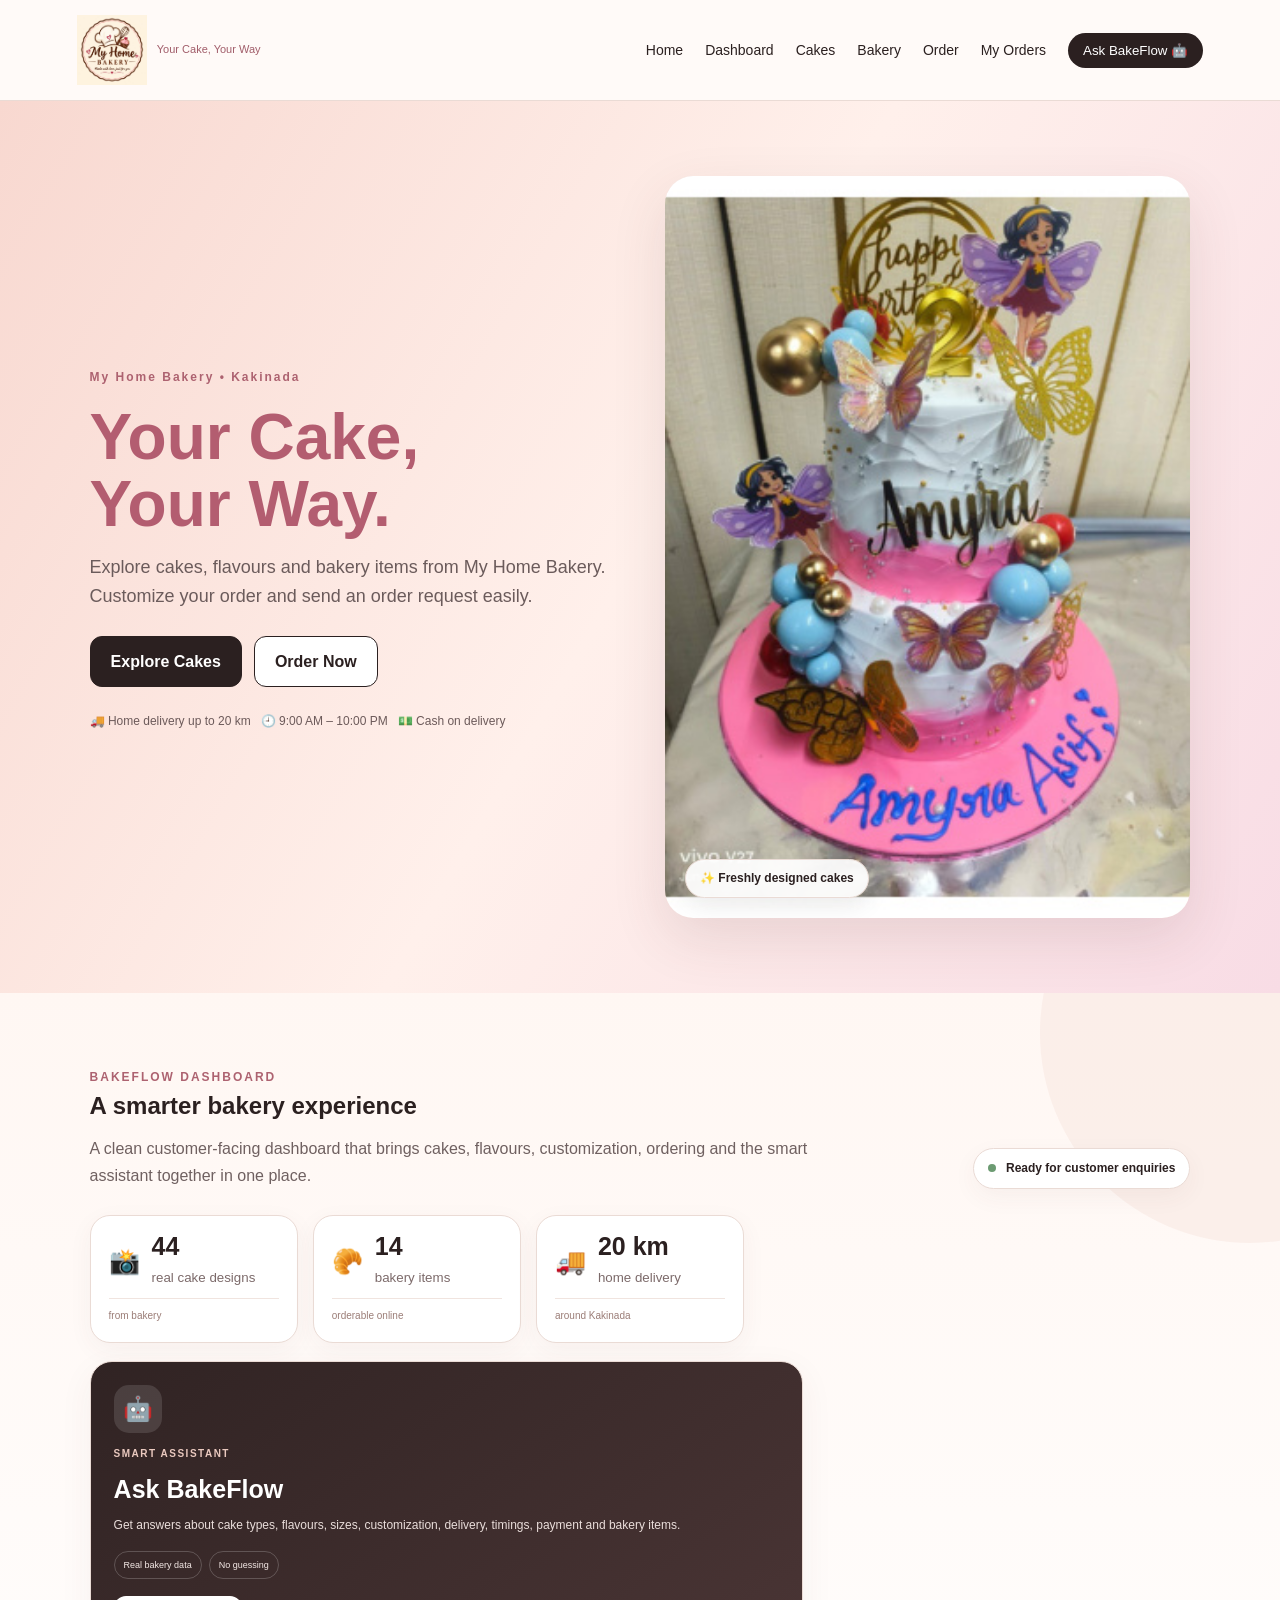
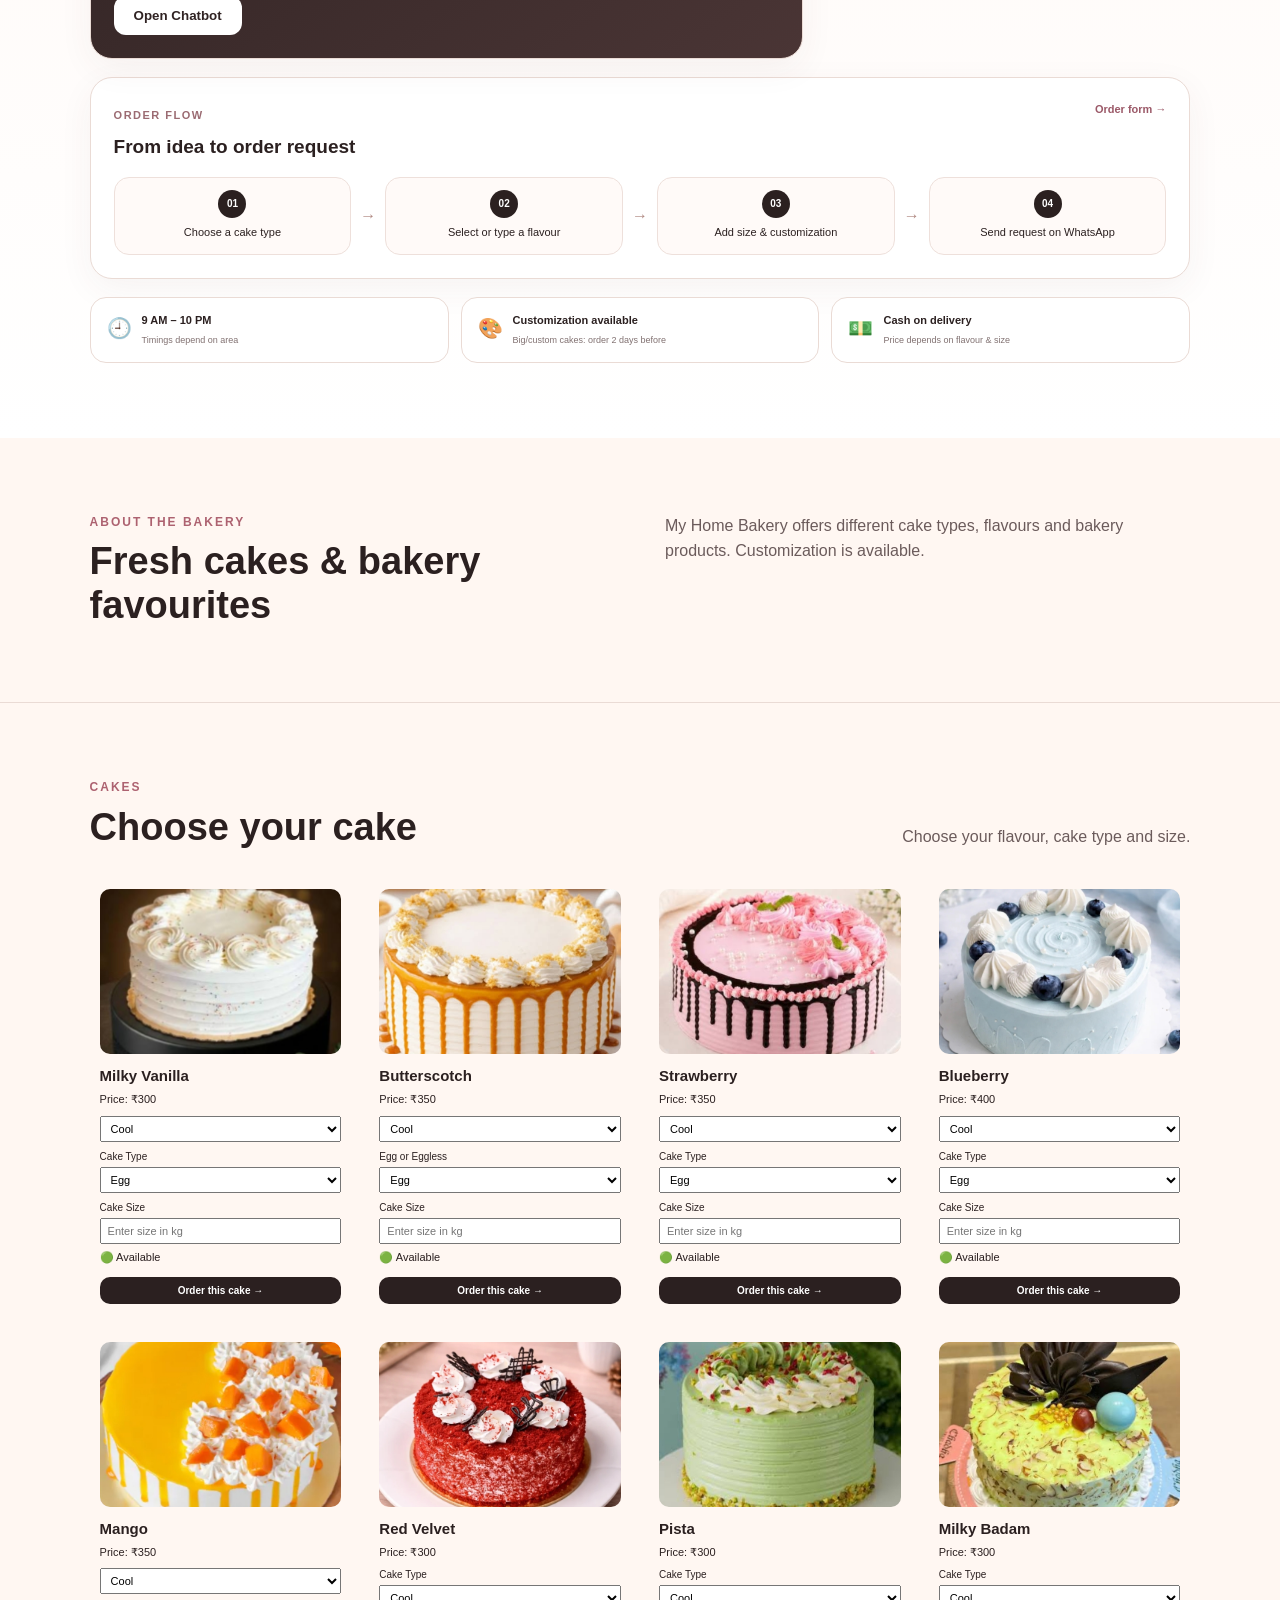
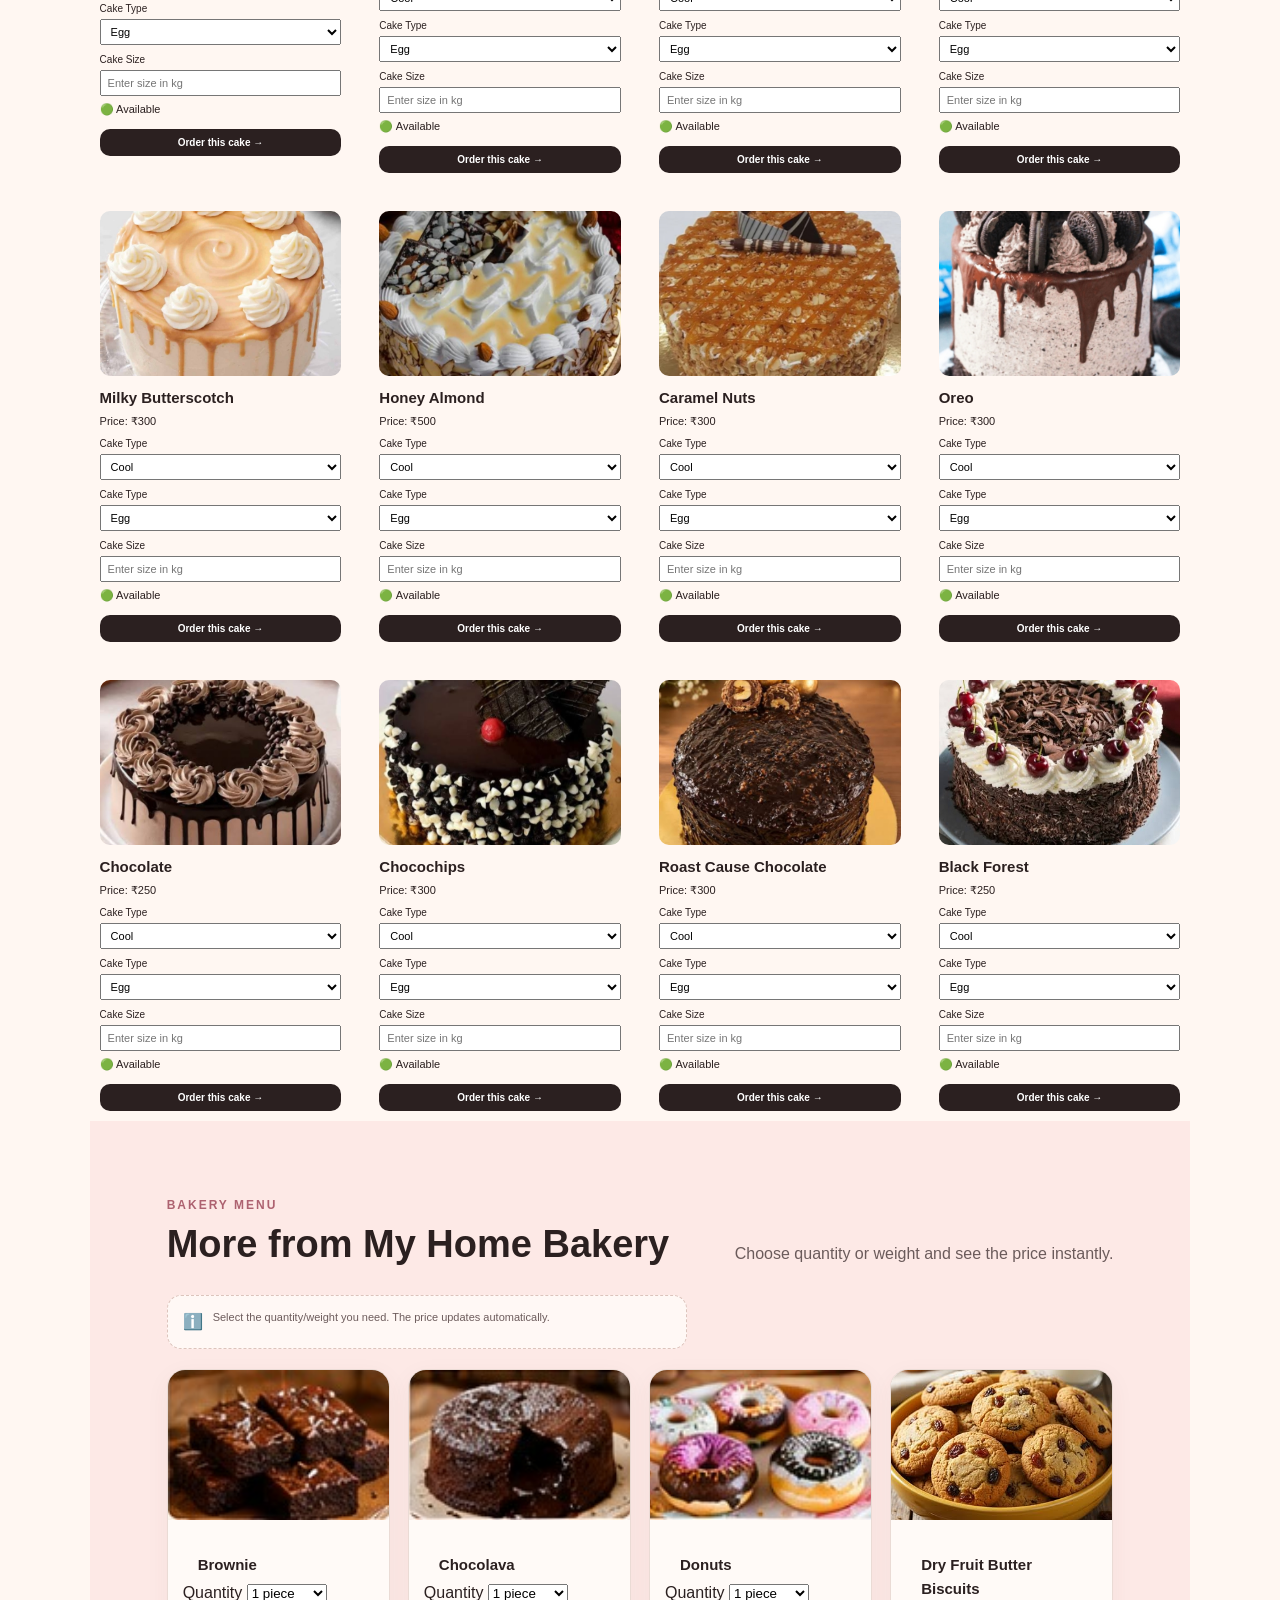
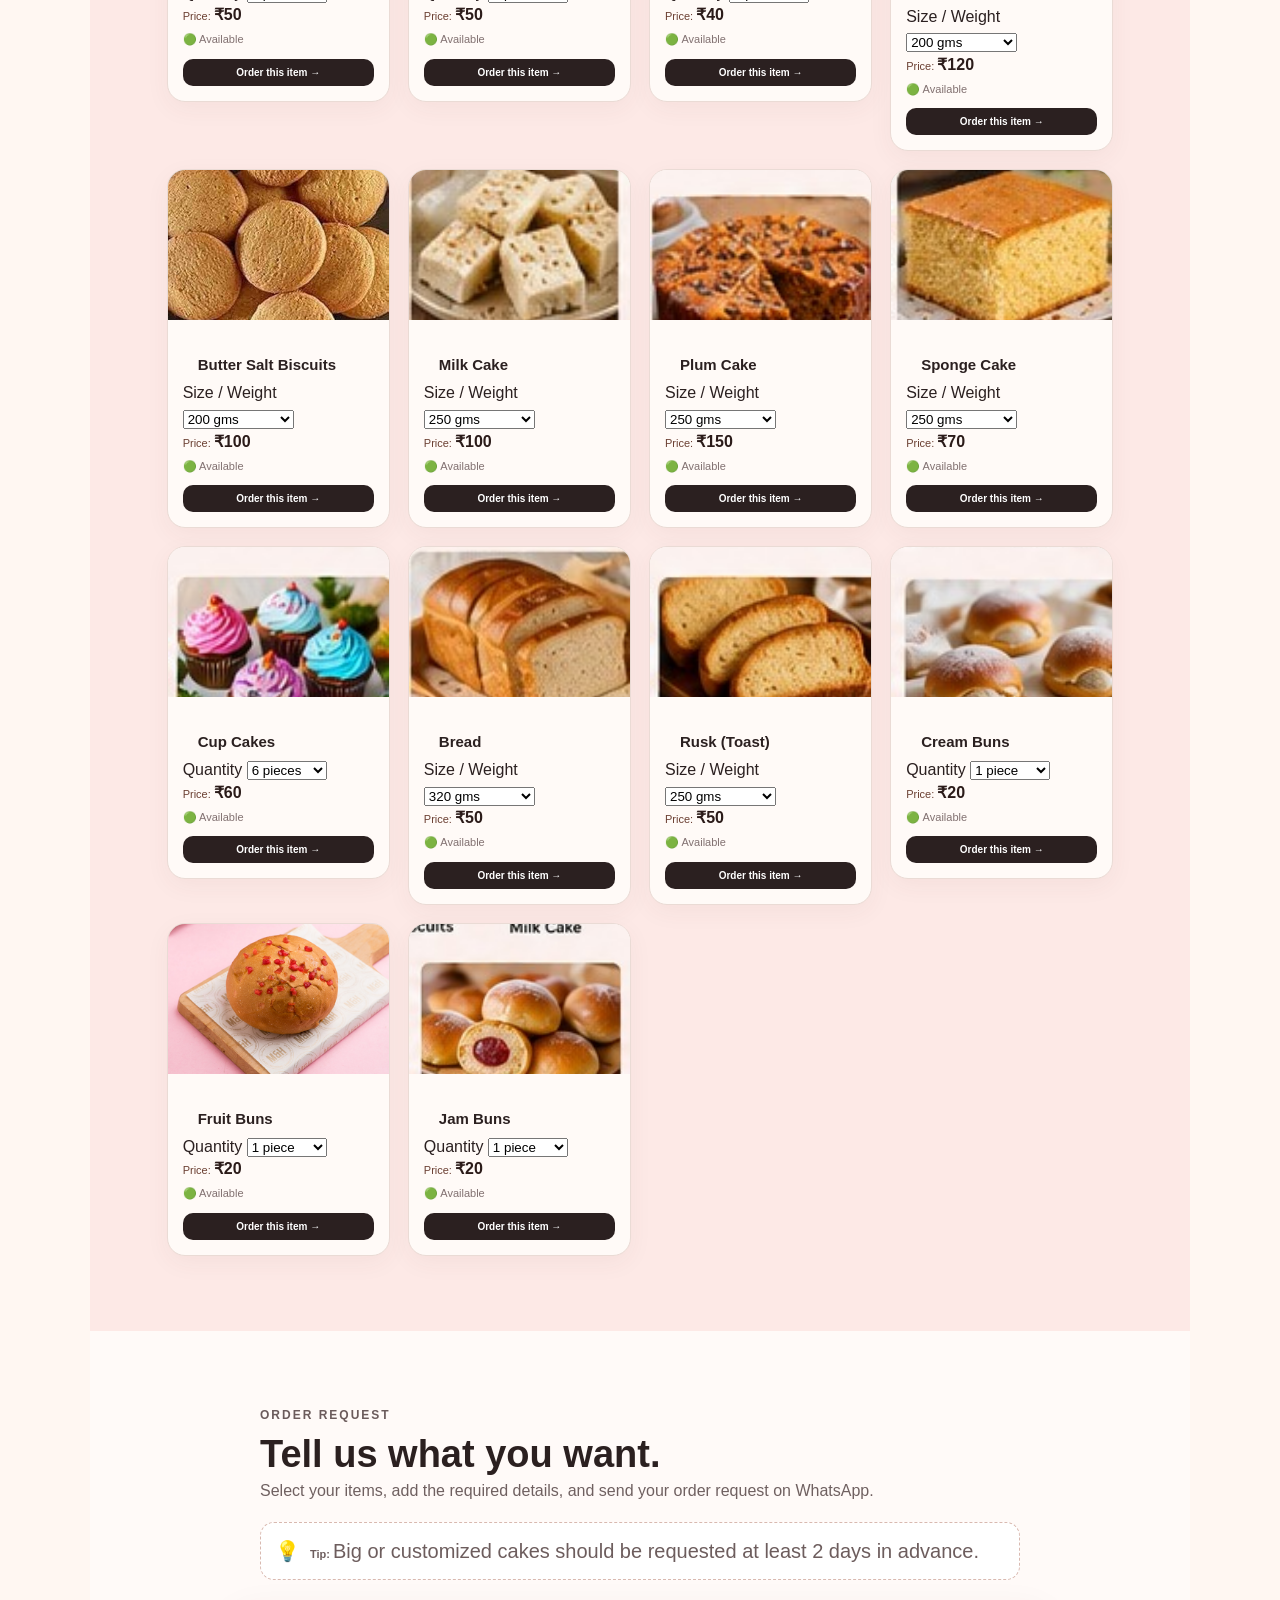
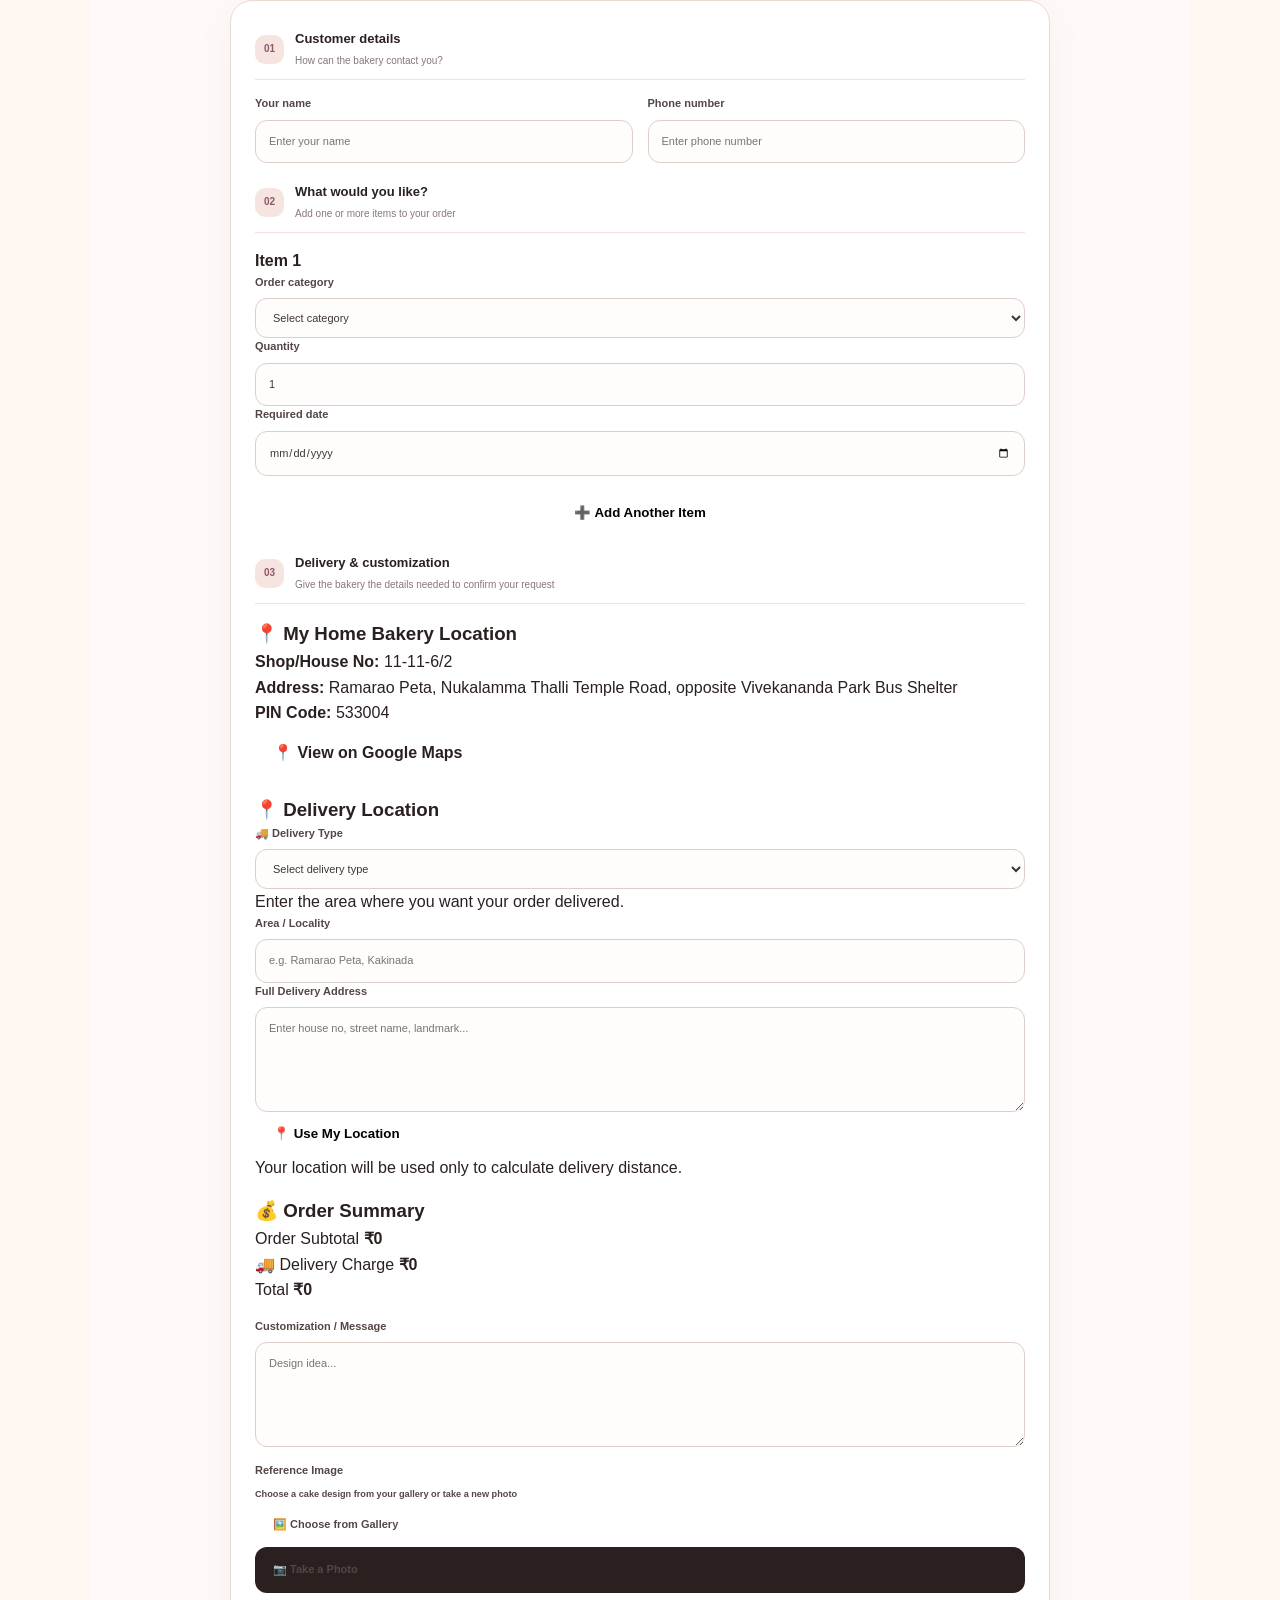
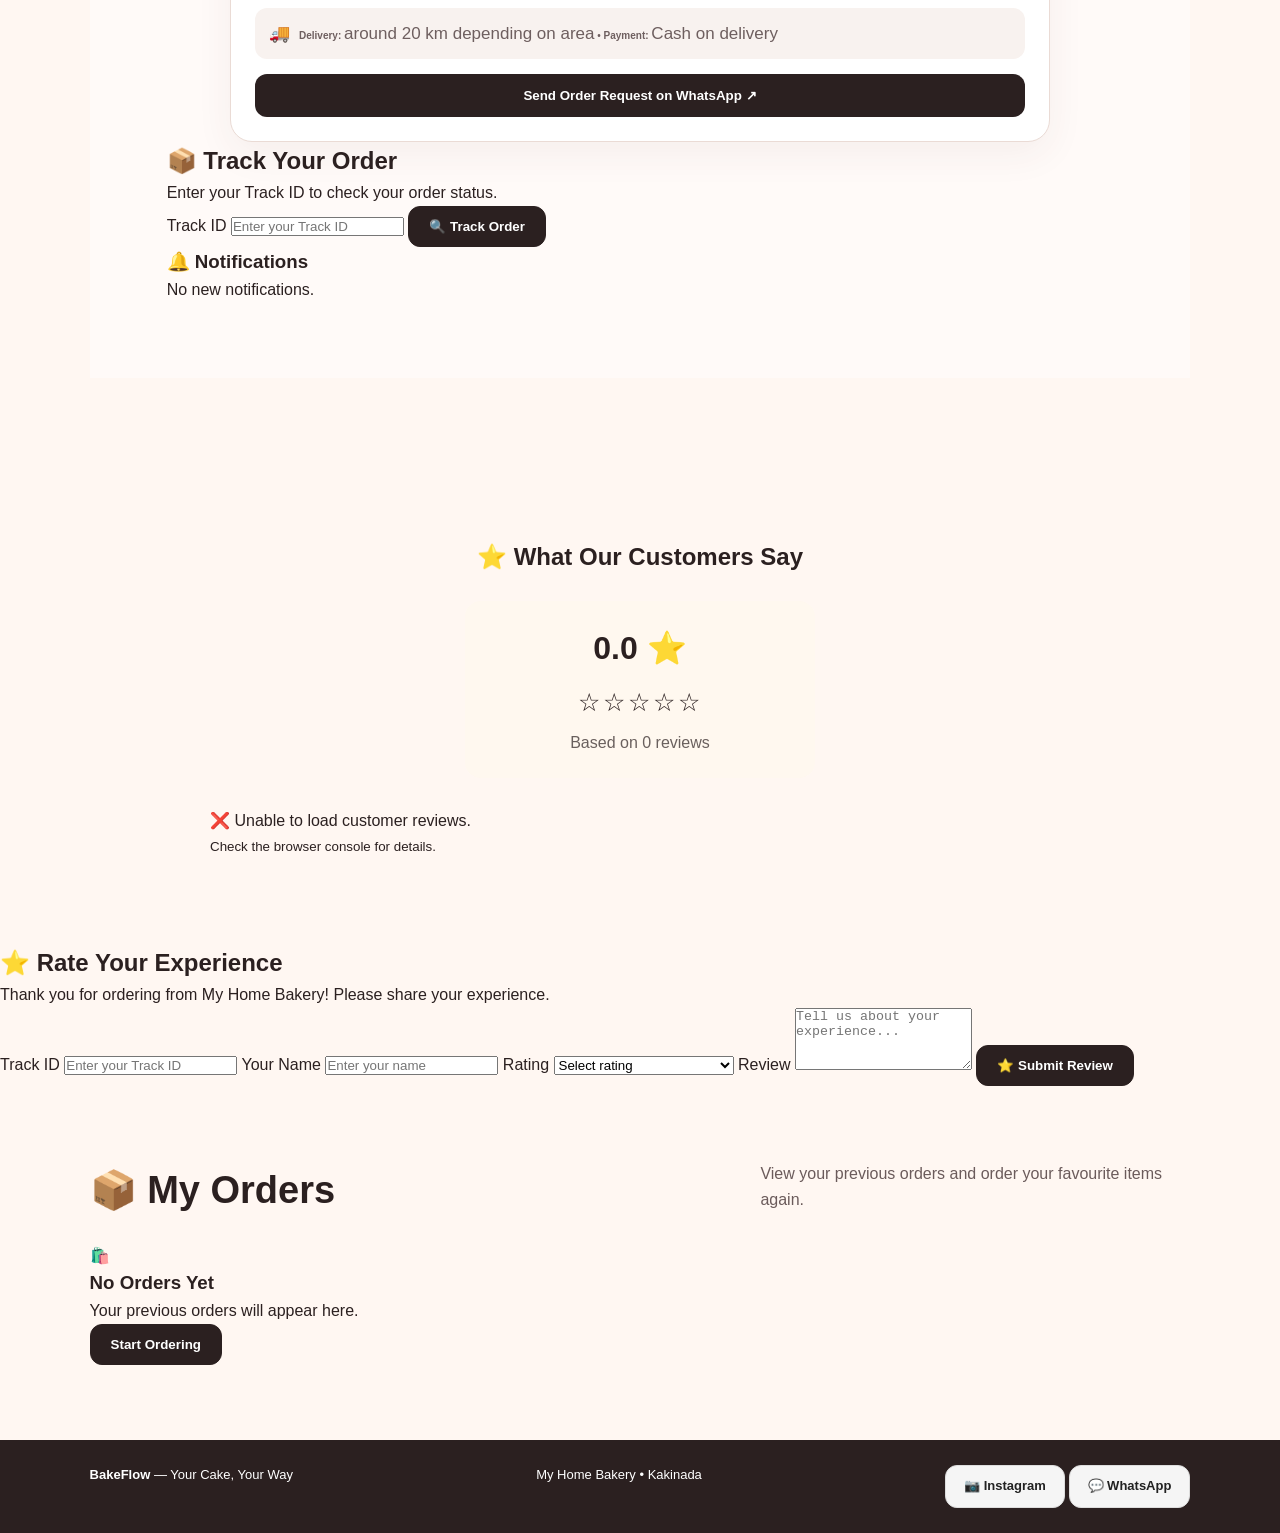
==== commit 2457e99e: "Add files via upload" ====
--- a/index.html
+++ b/index.html
@@ -294,143 +294,130 @@
 </style>
 </head>
 <body>
+
 <header class="navbar">
 <div class="brand">
 <div class="logo">
 <img alt="My Home Bakery Logo" src="images/my-home-bakery-logo.png.jpeg"/>
 </div>
 <div>
-<h1>BakeFlow - My Home Bakery</h1>
-<p>Your Cake, Your Way</p>
+<p data-en="Your Cake, Your Way" data-te="యువర్ కేక్, యువర్ వే">Your Cake, Your Way</p>
 </div>
 </div>
 <button aria-label="Open menu" class="mobile-menu-toggle" onclick="toggleMobileMenu()">☰</button>
 <nav id="mainNav">
-<a href="#home">Home</a>
-<a href="#dashboard">Dashboard</a>
-<a href="#cakes">Cakes</a>
-<a href="#bakery">Bakery</a>
-<a href="#order">Order</a>
-<a href="#my-orders">My Orders</a>
-<button class="chat-open" onclick="toggleChat()">Ask BakeFlow 🤖</button>
+<a href="#home" data-en="Home" data-te="హోమ్">Home</a>
+<a href="#dashboard" data-en="Dashboard" data-te="డాష్‌బోర్డ్">Dashboard</a>
+<a href="#cakes" data-en="Cakes" data-te="కేక్స్">Cakes</a>
+<a href="#bakery" data-en="Bakery" data-te="బేకరీ">Bakery</a>
+<a href="#order" data-en="Order" data-te="ఆర్డర్">Order</a>
+<a href="#my-orders" data-en="My Orders" data-te="నా ఆర్డర్లు">My Orders</a>
+
+<button class="chat-open" onclick="toggleChat()" data-en="Ask BakeFlow 🤖" data-te="ఆస్క్ బేక్‌ఫ్లో 🤖">Ask BakeFlow 🤖</button>
 </nav>
 </header>
 <main>
 <!-- CUSTOMER TRACK ORDER -->
+
 <section class="hero" id="home">
 <div class="hero-text">
-<span class="pill">My Home Bakery • Kakinada</span>
-<h2>Your Cake,<br/><span>Your Way.</span></h2>
-<p>Explore cakes, flavours and bakery items from My Home Bakery. Customize your order and send an order request easily.</p>
+<span class="pill" data-en="My Home Bakery • Kakinada" data-te="మై హోమ్ బేకరీ • కాకినాడ">My Home Bakery • Kakinada</span>
+<h2><span data-en="Your Cake," data-te="యువర్ కేక్,">Your Cake,</span><br/><span data-en="Your Way." data-te="యువర్ వే.">Your Way.</span></h2>
+<p data-en="Explore cakes, flavours and bakery items from My Home Bakery. Customize your order and send an order request easily." data-te="మై హోమ్ బేకరీ నుంచి కేక్స్, ఫ్లేవర్స్ అండ్ బేకరీ ఐటమ్స్ ఎక్స్‌ప్లోర్ చేయండి. మీ ఆర్డర్‌ను కస్టమైజ్ చేసి ఆర్డర్ రిక్వెస్ట్ ఈజీగా పంపండి.">Explore cakes, flavours and bakery items from My Home Bakery. Customize your order and send an order request easily.</p>
 <div class="hero-buttons">
-<a class="btn primary" href="#cakes">Explore Cakes</a>
-<a class="btn secondary" href="#order">Order Now</a>
+<a class="btn primary" href="#cakes" data-en="Explore Cakes" data-te="ఎక్స్‌ప్లోర్ కేక్స్">Explore Cakes</a>
+<a class="btn secondary" href="#order" data-en="Order Now" data-te="ఆర్డర్ నౌ">Order Now</a>
 </div>
 <div class="quick-info">
-<span>🚚 Home delivery up to 20 km</span>
-<span>🕘 9:00 AM – 10:00 PM</span>
-<span>💵 Cash on delivery</span>
+<span data-en="🚚 Home delivery up to 20 km" data-te="🚚 హోమ్ డెలివరీ అప్ టు 20 కి.మీ.">🚚 Home delivery up to 20 km</span>
+<span data-en="🕘 9:00 AM – 10:00 PM" data-te="🕘 ఉదయం 9 – రాత్రి 10">🕘 9:00 AM – 10:00 PM</span>
+<span data-en="💵 Cash on delivery" data-te="💵 క్యాష్ ఆన్ డెలివరీ">💵 Cash on delivery</span>
 </div>
 </div>
 <div class="hero-photo hero-cake-photo">
 <img alt="My Home Bakery cake design" src="images/cake_1.jpg"/>
-<div class="hero-photo-badge">✨ Freshly designed cakes</div>
-</div>
-</section><section class="section dashboard-section" id="dashboard">
+<div class="hero-photo-badge" data-en="✨ Freshly designed cakes" data-te="✨ ఫ్రెష్‌గా డిజైన్ చేసిన కేక్స్">✨ Freshly designed cakes</div>
+</div>
+</section>
+<section class="section dashboard-section" id="dashboard">
 <div class="dashboard-top">
 <div>
-<p class="eyebrow">BAKEFLOW DASHBOARD</p>
-<h2>A smarter bakery experience</h2>
-<p class="dashboard-lead">A clean customer-facing dashboard that brings cakes, flavours, customization, ordering and the smart assistant together in one place.</p>
-</div>
-<div class="dashboard-badge"><span class="live-dot"></span> Ready for customer enquiries</div>
+
+<p class="eyebrow" data-en="BAKEFLOW DASHBOARD" data-te="బేక్‌ఫ్లో డాష్‌బోర్డ్">BAKEFLOW DASHBOARD</p>
+<h2 data-en="A smarter bakery experience" data-te="ఎ స్మార్టర్ బేకరీ ఎక్స్‌పీరియన్స్">A smarter bakery experience</h2>
+<p class="dashboard-lead" data-en="A clean customer-facing dashboard that brings cakes, flavours, customization, ordering and the smart assistant together in one place." data-te="కేక్స్, ఫ్లేవర్స్, కస్టమైజేషన్, ఆర్డరింగ్ అండ్ స్మార్ట్ అసిస్టెంట్ అన్నీ ఒకే ప్లేస్‌లో చూపించే కస్టమర్ డాష్‌బోర్డ్.">A clean customer-facing dashboard that brings cakes, flavours, customization, ordering and the smart assistant together in one place.</p>
+</div>
+<div class="dashboard-badge"><span class="live-dot"></span> <span data-en="Ready for customer enquiries" data-te="కస్టమర్ ఎంక్వైరీస్‌కి రెడీ">Ready for customer enquiries</span></div>
 </div>
 <div class="dash-stats">
-<div class="stat-card"><span>🍰</span><div><strong id="cakeTypeCount">0</strong><small>listed cake types</small></div><em>+ custom option</em></div>
-<div class="stat-card"><span>🍓</span><div><strong id="flavourCount">0</strong><small>listed flavours</small></div><em>+ custom option</em></div>
-<div class="stat-card"><span>📸</span><div><strong>44</strong><small>real cake designs</small></div><em>from bakery</em></div>
-<div class="stat-card"><span>🥐</span><div><strong>14</strong><small>bakery items</small></div><em>orderable online</em></div>
-<div class="stat-card"><span>🚚</span><div><strong>20 km</strong><small>home delivery</small></div><em>around Kakinada</em></div>
+<div class="stat-card" onclick="openCakeGallery()" role="button" tabindex="0" onkeydown="if(event.key==='Enter'||event.key===' '){event.preventDefault();openCakeGallery();}"><span>📸</span><div><strong>44</strong><small data-en="real cake designs" data-te="రియల్ కేక్ డిజైన్స్">real cake designs</small></div><em data-en="from bakery" data-te="ఫ్రమ్ బేకరీ">from bakery</em></div>
+<div class="stat-card" onclick="document.getElementById('bakery').scrollIntoView({ behavior: 'smooth' })" role="button" tabindex="0"><span>🥐</span><div><strong>14</strong><small data-en="bakery items" data-te="బేకరీ ఐటమ్స్">bakery items</small></div><em data-en="orderable online" data-te="ఆన్‌లైన్‌లో ఆర్డర్ చేయవచ్చు">orderable online</em></div>
+<div class="stat-card" onclick="document.getElementById('deliveryInfoSection').hidden=false; document.getElementById('deliveryInfoSection').scrollIntoView({ behavior: 'smooth', block: 'start' })" role="button" tabindex="0"><span>🚚</span><div><strong>20 km</strong><small data-en="home delivery" data-te="హోమ్ డెలివరీ">home delivery</small></div><em data-en="around Kakinada" data-te="కాకినాడ పరిసర ప్రాంతాల్లో">around Kakinada</em></div>
 </div>
 <div class="dashboard-main-grid">
-<div class="dash-panel catalogue-panel">
-<div class="panel-title">
-<div><span class="panel-kicker">QUICK ORDER BUILDER</span><h3>Pick an option or type your own</h3></div>
-<span class="soft-tag">Flexible</span>
-</div>
-<div class="quick-builder">
-<label>Cake type=<select id="dashCakeType" onchange="syncDashboardChoice()"></select></label>
-<label>Flavour<select id="dashFlavour" onchange="syncDashboardChoice()"></select></label>
-</div>
-<div class="dashboard-custom-hint" id="dashboardCustomHint">✨ Don't see what you want? Select <b>Other / Custom</b> and type it in the order form.</div>
-<div class="option-preview">
-<div><span class="option-icon">🎂</span><div><b>Cake type</b><p>Listed options + custom cake type</p></div></div>
-<div><span class="option-icon">🍫</span><div><b>Flavour</b><p>Listed flavours + custom flavour</p></div></div>
-<div><span class="option-icon">🎨</span><div><b>Customization</b><p>Add your design, message or other request</p></div></div>
-</div>
-<a class="dashboard-action" href="#order">Continue to order form <span>→</span></a>
-</div>
 <div class="dash-panel assistant-card">
 <div class="assistant-icon">🤖</div>
-<span class="panel-kicker">SMART ASSISTANT</span>
-<h3>Ask BakeFlow</h3>
-<p>Get answers about cake types, flavours, sizes, customization, delivery, timings, payment and bakery items.</p>
-<div class="assistant-tags"><span>Real bakery data</span><span>No guessing</span></div>
-<button class="btn primary" onclick="toggleChat()">Open Chatbot</button>
-</div>
-</div>
+<span class="panel-kicker" data-en="SMART ASSISTANT" data-te="స్మార్ట్ అసిస్టెంట్">SMART ASSISTANT</span>
+<h3 data-en="Ask BakeFlow" data-te="ఆస్క్ బేక్‌ఫ్లో">Ask BakeFlow</h3>
+<p data-en="Get answers about cake types, flavours, sizes, customization, delivery, timings, payment and bakery items." data-te="కేక్ టైప్స్, ఫ్లేవర్స్, సైజెస్, కస్టమైజేషన్, డెలివరీ, టైమింగ్స్, పేమెంట్ అండ్ బేకరీ ఐటమ్స్ గురించి వివరాలు తెలుసుకోండి.">Get answers about cake types, flavours, sizes, customization, delivery, timings, payment and bakery items.</p>
+<div class="assistant-tags"><span data-en="Real bakery data" data-te="రియల్ బేకరీ డేటా">Real bakery data</span><span data-en="No guessing" data-te="నో గెస్సింగ్">No guessing</span></div>
+<button class="btn primary" onclick="toggleChat()" data-en="Open Chatbot" data-te="ఓపెన్ చాట్‌బాట్">Open Chatbot</button>
+</div>
+</div>
+
+
 <div class="dash-panel workflow-panel">
-<div class="panel-title"><div><span class="panel-kicker">ORDER FLOW</span><h3>From idea to order request</h3></div><a href="#order">Order form →</a></div>
+<div class="panel-title"><div><span class="panel-kicker" data-en="ORDER FLOW" data-te="ఆర్డర్ ఫ్లో">ORDER FLOW</span><h3 data-en="From idea to order request" data-te="ఫ్రమ్ ఐడియా టు ఆర్డర్ రిక్వెస్ట్">From idea to order request</h3></div><a href="#order" data-en="Order form →" data-te="ఆర్డర్ ఫారమ్ →">Order form →</a></div>
 <div class="workflow">
-<div><b>01</b><span>Choose a cake type</span></div>
+<div><b>01</b><span data-en="Choose a cake type" data-te="చూస్ ఎ కేక్ టైప్">Choose a cake type</span></div>
 <i>→</i>
-<div><b>02</b><span>Select or type a flavour</span></div>
+<div><b>02</b><span data-en="Select or type a flavour" data-te="సెలెక్ట్ ఆర్ టైప్ ఎ ఫ్లేవర్">Select or type a flavour</span></div>
 <i>→</i>
-<div><b>03</b><span>Add size &amp; customization</span></div>
+<div><b>03</b><span data-en="Add size &amp; customization" data-te="యాడ్ సైజ్ అండ్ కస్టమైజేషన్">Add size &amp; customization</span></div>
 <i>→</i>
-<div><b>04</b><span>Send request on WhatsApp</span></div>
+<div><b>04</b><span data-en="Send request on WhatsApp" data-te="సెండ్ రిక్వెస్ట్ ఆన్ వాట్సాప్">Send request on WhatsApp</span></div>
 </div>
 </div>
 <div class="business-strip">
-<div><span>🕘</span><b>9 AM – 10 PM</b><small>Timings depend on area</small></div>
-<div><span>🎨</span><b>Customization available</b><small>Big/custom cakes: order 2 days before</small></div>
-<div><span>💵</span><b>Cash on delivery</b><small>Price depends on flavour &amp; size</small></div>
-</div>
-</section><section class="section intro">
+<div><span>🕘</span><b data-en="9 AM – 10 PM" data-te="ఉదయం 9 – రాత్రి 10">9 AM – 10 PM</b><small data-en="Timings depend on area" data-te="టైమింగ్స్ ఏరియాపై ఆధారపడతాయి">Timings depend on area</small></div>
+<div><span>🎨</span><b data-en="Customization available" data-te="కస్టమైజేషన్ అవైలబుల్">Customization available</b><small data-en="Big/custom cakes: order 2 days before" data-te="బిగ్ / కస్టమ్ కేక్స్: 2 డేస్ ముందుగా ఆర్డర్ చేయండి">Big/custom cakes: order 2 days before</small></div>
+<div><span>💵</span><b data-en="Cash on delivery" data-te="క్యాష్ ఆన్ డెలివరీ">Cash on delivery</b><small data-en="Price depends on flavour &amp; size" data-te="ప్రైస్ ఫ్లేవర్ అండ్ సైజ్‌పై ఆధారపడుతుంది">Price depends on flavour &amp; size</small></div>
+</div>
+</section>
+<section class="section intro">
 <div>
-<p class="eyebrow">ABOUT THE BAKERY</p>
-<h2>Fresh cakes &amp; bakery favourites</h2>
-</div>
-<p>My Home Bakery offers different cake types, flavours and bakery products. Customization is available, and delivery is available around Kakinada within 20 km, depending on the area.</p>
-</section><section class="section" id="cakes">
+<p class="eyebrow" data-en="ABOUT THE BAKERY" data-te="అబౌట్ ద బేకరీ">ABOUT THE BAKERY</p>
+<h2 data-en="Fresh cakes &amp; bakery favourites" data-te="ఫ్రెష్ కేక్స్ అండ్ బేకరీ ఫేవరెట్స్">Fresh cakes &amp; bakery favourites</h2>
+</div>
+<p data-en="My Home Bakery offers different cake types, flavours and bakery products. Customization is available." data-te="మై హోమ్ బేకరీలో డిఫరెంట్ కేక్ టైప్స్, ఫ్లేవర్స్ అండ్ బేకరీ ప్రొడక్ట్స్ అందుబాటులో ఉన్నాయి. కస్టమైజేషన్ కూడా అవైలబుల్.">My Home Bakery offers different cake types, flavours and bakery products. Customization is available.</p>
+</section>
+  
+<section class="section" id="cakes">
 <div class="section-heading">
 <div>
-<p class="eyebrow">CAKES</p>
-<h2>Choose your cake</h2>
-</div>
-<p>Choose your flavour, cake type and size.</p>
+<p class="eyebrow" data-en="CAKES" data-te="కేక్స్">CAKES</p>
+<h2 data-en="Choose your cake" data-te="చూస్ యువర్ కేక్">Choose your cake</h2>
+</div>
+<p data-en="Choose your flavour, cake type and size." data-te="మీ ఫ్లేవర్, కేక్ టైప్ అండ్ సైజ్ ఎంచుకోండి.">Choose your flavour, cake type and size.</p>
 </div>
 <div class="cake-grid">
-
-
-
-
-
 <article class="cake-card">
 <img alt="Milky Vanilla Cake" src="images/milky vanilla.jpeg"/>
-<h3>Milky Vanilla</h3>
-<p id="milkyVanillaPrice">Price: ₹300</p>
+
+<h3 data-en="Milky Vanilla" data-te="మిల్కీ వెనిల్లా">Milky Vanilla</h3>
+<p id="milkyVanillaPrice" data-en="Price: ₹300" data-te="ప్రైస్: ₹300">Price: ₹300</p>
 <select id="milkyVanillaType">
-<option value="Cool">Cool</option>
-<option value="Normal">Normal</option>
-</select>
-<label for="milkyVanillaEgg">Cake Type</label>
+<option value="Cool" data-en="Cool" data-te="కూల్">Cool</option>
+<option value="Normal" data-en="Normal" data-te="నార్మల్">Normal</option>
+</select>
+<label for="milkyVanillaEgg" data-en="Cake Type" data-te="కేక్ టైప్">Cake Type</label>
 <select id="milkyVanillaEgg">
-<option value="Egg">Egg</option>
-<option value="Eggless">Eggless</option>
-</select>
-<label for="milkyVanillaSize">Cake Size</label>
-<input id="milkyVanillaSize" list="cakeSizes" min="0.5" name="milkyVanillaSize" placeholder="Enter size in kg" step="0.5" type="number"/>
+<option value="Egg" data-en="Egg" data-te="ఎగ్">Egg</option>
+<option value="Eggless" data-en="Eggless" data-te="ఎగ్‌లెస్">Eggless</option>
+</select>
+<label for="milkyVanillaSize" data-en="Cake Size" data-te="కేక్ సైజ్">Cake Size</label>
+<input id="milkyVanillaSize" list="cakeSizes" min="0.5" name="milkyVanillaSize" placeholder="Enter size in kg" data-en-placeholder="Enter size in kg" data-te-placeholder="సైజ్ కేజీలలో ఎంటర్ చేయండి" step="0.5" type="number"/>
+
 <datalist id="cakeSizes">
 <option label="500 grams" value="0.5"></option>
 <option label="1 kg" value="1"></option>
@@ -446,7 +433,8 @@
 <option label="9 kg" value="9"></option>
 <option label="10 kg" value="10"></option>
 </datalist>
-<button class="mini-order" onclick="selectFixedCakeForOrder(
+
+<button class="mini-order" data-en="Order this cake →" data-te="ఈ కేక్ ఆర్డర్ చేయండి →" onclick="selectFixedCakeForOrder(
     'Milky Vanilla',
     document.getElementById('milkyVanillaSize').value,
     document.getElementById('milkyVanillaType').value,
@@ -455,291 +443,321 @@
   Order this cake →
 </button>
 </article><article class="cake-card">
+  
 <img alt="Butterscotch Cake" src="images/butterscotch.jpeg"/>
-<h3>Butterscotch</h3>
-<p id="butterscotchPrice">Price: ₹350</p>
+<h3 data-en="Butterscotch" data-te="బటర్‌స్కాచ్">Butterscotch</h3>
+<p id="butterscotchPrice" data-en="Price: ₹350" data-te="ప్రైస్: ₹350">Price: ₹350</p>
 <select id="butterscotchType">
-<option value="Cool">Cool</option>
-<option value="Normal">Normal</option>
-</select>
-<label for="butterscotchEgg">Egg or Eggless</label>
+<option value="Cool" data-en="Cool" data-te="కూల్">Cool</option>
+<option value="Normal" data-en="Normal" data-te="నార్మల్">Normal</option>
+</select>
+<label for="butterscotchEgg" data-en="Egg or Eggless" data-te="ఎగ్ ఆర్ ఎగ్‌లెస్">Egg or Eggless</label>
 <select id="butterscotchEgg">
-<option value="Egg">Egg</option>
-<option value="Eggless">Eggless</option>
-</select>
-<label for="butterscotchSize">Cake Size</label>
-<input id="butterscotchSize" list="cakeSizes" min="0.5" name="butterscotchSize" placeholder="Enter size in kg" step="0.5" type="number"/>
-<button class="mini-order" onclick="selectFixedCakeForOrder('Butterscotch', document.getElementById('butterscotchSize').value, document.getElementById('butterscotchType').value, document.getElementById('butterscotchEgg').value)">Order this cake →</button>
-</article><article class="cake-card">
-<img alt="Strawberry Cake" src="images/strawberry.jpeg"/>
-<h3>Strawberry</h3>
-<p id="strawberryPrice">Price: ₹350</p>
-<select id="strawberryType">
-<option value="Cool">Cool</option>
-<option value="Normal">Normal</option>
-</select>
-<label for="strawberryEgg">Cake Type</label>
-<select id="strawberryEgg">
-<option value="Egg">Egg</option>
-<option value="Eggless">Eggless</option>
-</select>
-<label for="strawberrySize">Cake Size</label>
-<input id="strawberrySize" list="cakeSizes" min="0.5" name="strawberrySize" placeholder="Enter size in kg" step="0.5" type="number"/>
-<button class="mini-order" onclick="selectFixedCakeForOrder('Strawberry', document.getElementById('strawberrySize').value, document.getElementById('strawberryType').value, document.getElementById('strawberryEgg').value)">Order this cake →</button>
-</article><article class="cake-card">
-<img alt="Blueberry Cake" src="images/blueberry.jpeg"/>
-<h3>Blueberry</h3>
-<p id="blueberryPrice">Price: ₹400</p>
-<select id="blueberryType">
-<option value="Cool">Cool</option>
-<option value="Normal">Normal</option>
-</select>
-<label for="blueberryEgg">Cake Type</label>
-<select id="blueberryEgg">
-<option value="Egg">Egg</option>
-<option value="Eggless">Eggless</option>
-</select>
-<label for="blueberrySize">Cake Size</label>
-<input id="blueberrySize" list="cakeSizes" min="0.5" name="blueberrySize" placeholder="Enter size in kg" step="0.5" type="number"/>
-<button class="mini-order" onclick="selectFixedCakeForOrder('Blueberry', document.getElementById('blueberrySize').value, document.getElementById('blueberryType').value, document.getElementById('blueberryEgg').value)">Order this cake →</button>
-</article><article class="cake-card">
+<option value="Egg" data-en="Egg" data-te="ఎగ్">Egg</option>
+<option value="Eggless" data-en="Eggless" data-te="ఎగ్‌లెస్">Eggless</option>
+</select>
+<label for="butterscotchSize" data-en="Cake Size" data-te="కేక్ సైజ్">Cake Size</label>
+<input id="butterscotchSize" list="cakeSizes" min="0.5" name="butterscotchSize" placeholder="Enter size in kg" data-en-placeholder="Enter size in kg" data-te-placeholder="సైజ్ కేజీలలో ఎంటర్ చేయండి" step="0.5" type="number"/>
+<button class="mini-order" data-en="Order this cake →" data-te="ఈ కేక్ ఆర్డర్ చేయండి →" onclick="selectFixedCakeForOrder('Butterscotch', document.getElementById('butterscotchSize').value, document.getElementById('butterscotchType').value, document.getElementById('butterscotchEgg').value)">Order this cake →</button>
+</article>
+
+<article class="cake-card">
+  <img alt="Strawberry Cake" src="images/strawberry.jpeg"/>
+  <h3 data-en="Strawberry" data-te="స్ట్రాబెర్రీ">Strawberry</h3>
+  <p id="strawberryPrice" data-en="Price: ₹350" data-te="ప్రైస్: ₹350">Price: ₹350</p>
+
+  <select id="strawberryType">
+    <option value="Cool" data-en="Cool" data-te="కూల్">Cool</option>
+    <option value="Normal" data-en="Normal" data-te="నార్మల్">Normal</option>
+  </select>
+
+  <label for="strawberryEgg" data-en="Cake Type" data-te="కేక్ టైప్">Cake Type</label>
+  <select id="strawberryEgg">
+    <option value="Egg" data-en="Egg" data-te="ఎగ్">Egg</option>
+    <option value="Eggless" data-en="Eggless" data-te="ఎగ్‌లెస్">Eggless</option>
+  </select>
+
+  <label for="strawberrySize" data-en="Cake Size" data-te="కేక్ సైజ్">Cake Size</label>
+  <input id="strawberrySize" list="cakeSizes" min="0.5" name="strawberrySize"
+    placeholder="Enter size in kg"
+    data-en-placeholder="Enter size in kg"
+    data-te-placeholder="సైజ్ కేజీలలో ఎంటర్ చేయండి"
+    step="0.5" type="number"/>
+
+  <button class="mini-order"
+    data-en="Order this cake →"
+    data-te="ఈ కేక్ ఆర్డర్ చేయండి →"
+    onclick="selectFixedCakeForOrder('Strawberry', document.getElementById('strawberrySize').value, document.getElementById('strawberryType').value, document.getElementById('strawberryEgg').value)">Order this cake →</button>
+</article>
+
+<article class="cake-card">
+  <img alt="Blueberry Cake" src="images/blueberry.jpeg"/>
+  <h3 data-en="Blueberry" data-te="బ్లూబెర్రీ">Blueberry</h3>
+  <p id="blueberryPrice" data-en="Price: ₹400" data-te="ప్రైస్: ₹400">Price: ₹400</p>
+
+  <select id="blueberryType">
+    <option value="Cool" data-en="Cool" data-te="కూల్">Cool</option>
+    <option value="Normal" data-en="Normal" data-te="నార్మల్">Normal</option>
+  </select>
+
+  <label for="blueberryEgg" data-en="Cake Type" data-te="కేక్ టైప్">Cake Type</label>
+  <select id="blueberryEgg">
+    <option value="Egg" data-en="Egg" data-te="ఎగ్">Egg</option>
+    <option value="Eggless" data-en="Eggless" data-te="ఎగ్‌లెస్">Eggless</option>
+  </select>
+
+  <label for="blueberrySize" data-en="Cake Size" data-te="కేక్ సైజ్">Cake Size</label>
+  <input id="blueberrySize" list="cakeSizes" min="0.5" name="blueberrySize"
+    placeholder="Enter size in kg"
+    data-en-placeholder="Enter size in kg"
+    data-te-placeholder="సైజ్ కేజీలలో ఎంటర్ చేయండి"
+    step="0.5" type="number"/>
+
+  <button class="mini-order"
+    data-en="Order this cake →"
+    data-te="ఈ కేక్ ఆర్డర్ చేయండి →"
+    onclick="selectFixedCakeForOrder('Blueberry', document.getElementById('blueberrySize').value, document.getElementById('blueberryType').value, document.getElementById('blueberryEgg').value)">Order this cake →</button>
+</article>
+
+<article class="cake-card">
 <img alt="Mango Cake" src="images/mango.jpeg"/>
-<h3>Mango</h3>
-<p id="mangoPrice">Price: ₹350</p>
+<h3 data-en="Mango" data-te="మ్యాంగో">Mango</h3>
+<p id="mangoPrice" data-en="Price: ₹350" data-te="ప్రైస్: ₹350">Price: ₹350</p>
 <select id="mangoType">
-<option value="Cool">Cool</option>
-<option value="Normal">Normal</option>
-</select>
-<label for="mangoEgg">Cake Type</label>
+<option value="Cool" data-en="Cool" data-te="కూల్">Cool</option>
+<option value="Normal" data-en="Normal" data-te="నార్మల్">Normal</option>
+</select>
+<label for="mangoEgg" data-en="Cake Type" data-te="కేక్ టైప్">Cake Type</label>
 <select id="mangoEgg">
-<option value="Egg">Egg</option>
-<option value="Eggless">Eggless</option>
-</select>
-<label for="mangoSize">Cake Size</label>
-<input id="mangoSize" list="cakeSizes" min="0.5" name="mangoSize" placeholder="Enter size in kg" step="0.5" type="number"/>
-<button class="mini-order" onclick="selectFixedCakeForOrder('Mango', document.getElementById('mangoSize').value, document.getElementById('mangoType').value, document.getElementById('mangoEgg').value)">Order this cake →</button>
-</article><article class="cake-card">
+<option value="Egg" data-en="Egg" data-te="ఎగ్">Egg</option>
+<option value="Eggless" data-en="Eggless" data-te="ఎగ్‌లెస్">Eggless</option>
+</select>
+<label for="mangoSize" data-en="Cake Size" data-te="కేక్ సైజ్">Cake Size</label>
+<input id="mangoSize" list="cakeSizes" min="0.5" name="mangoSize" placeholder="Enter size in kg" data-en-placeholder="Enter size in kg" data-te-placeholder="సైజ్ కేజీలలో ఎంటర్ చేయండి" step="0.5" type="number"/>
+<button class="mini-order" data-en="Order this cake →" data-te="ఈ కేక్ ఆర్డర్ చేయండి →" onclick="selectFixedCakeForOrder('Mango', document.getElementById('mangoSize').value, document.getElementById('mangoType').value, document.getElementById('mangoEgg').value)">Order this cake →</button>
+</article>
+
+<article class="cake-card">
 <img alt="Red Velvet Cake" src="images/red velvet.jpeg"/>
-<h3>Red Velvet</h3>
-<p id="redVelvetPrice">Price: ₹300</p>
-<label for="redVelvetType">Cake Type</label>
+<h3 data-en="Red Velvet" data-te="రెడ్ వెల్వెట్">Red Velvet</h3>
+<p id="redVelvetPrice" data-en="Price: ₹300" data-te="ప్రైస్: ₹300">Price: ₹300</p>
+<label for="redVelvetType" data-en="Cake Type" data-te="కేక్ టైప్">Cake Type</label>
 <select id="redVelvetType">
-<option value="Cool">Cool</option>
-<option value="Normal">Normal</option>
-</select>
-<label for="redVelvetEgg">Cake Type</label>
+<option value="Cool" data-en="Cool" data-te="కూల్">Cool</option>
+<option value="Normal" data-en="Normal" data-te="నార్మల్">Normal</option>
+</select>
+<label for="redVelvetEgg" data-en="Cake Type" data-te="కేక్ టైప్">Cake Type</label>
 <select id="redVelvetEgg">
-<option value="Egg">Egg</option>
-<option value="Eggless">Eggless</option>
-</select>
-<label for="redVelvetSize">Cake Size</label>
-<input id="redVelvetSize" list="cakeSizes" min="0.5" name="redVelvetSize" placeholder="Enter size in kg" step="0.5" type="number"/>
-<button class="mini-order" onclick="selectFixedCakeForOrder('Red Velvet', document.getElementById('redVelvetSize').value, document.getElementById('redVelvetType').value, document.getElementById('redVelvetEgg').value)">
-  Order this cake →
-</button>
-</article><article class="cake-card">
+<option value="Egg" data-en="Egg" data-te="ఎగ్">Egg</option>
+<option value="Eggless" data-en="Eggless" data-te="ఎగ్‌లెస్">Eggless</option>
+</select>
+<label for="redVelvetSize" data-en="Cake Size" data-te="కేక్ సైజ్">Cake Size</label>
+<input id="redVelvetSize" list="cakeSizes" min="0.5" name="redVelvetSize" placeholder="Enter size in kg" data-en-placeholder="Enter size in kg" data-te-placeholder="సైజ్ కేజీలలో ఎంటర్ చేయండి" step="0.5" type="number"/>
+<button class="mini-order" data-en="Order this cake →" data-te="ఈ కేక్ ఆర్డర్ చేయండి →" onclick="selectFixedCakeForOrder('Red Velvet', document.getElementById('redVelvetSize').value, document.getElementById('redVelvetType').value, document.getElementById('redVelvetEgg').value)">Order this cake →</button>
+</article>
+
+<article class="cake-card">
 <img alt="Pista Cake" src="images/pista.jpeg"/>
-<h3>Pista</h3>
-<p id="pistaPrice">Price: ₹300</p>
-<label for="pistaType">Cake Type</label>
+<h3 data-en="Pista" data-te="పిస్తా">Pista</h3>
+<p id="pistaPrice" data-en="Price: ₹300" data-te="ప్రైస్: ₹300">Price: ₹300</p>
+<label for="pistaType" data-en="Cake Type" data-te="కేక్ టైప్">Cake Type</label>
 <select id="pistaType">
-<option value="Cool">Cool</option>
-<option value="Normal">Normal</option>
-</select>
-<label for="pistaEgg">Cake Type</label>
+<option value="Cool" data-en="Cool" data-te="కూల్">Cool</option>
+<option value="Normal" data-en="Normal" data-te="నార్మల్">Normal</option>
+</select>
+<label for="pistaEgg" data-en="Cake Type" data-te="కేక్ టైప్">Cake Type</label>
 <select id="pistaEgg">
-<option value="Egg">Egg</option>
-<option value="Eggless">Eggless</option>
-</select>
-<label for="pistaSize">Cake Size</label>
-<input id="pistaSize" list="cakeSizes" min="0.5" name="pistaSize" placeholder="Enter size in kg" step="0.5" type="number"/>
-<button class="mini-order" onclick="selectFixedCakeForOrder('Pista', document.getElementById('pistaSize').value, document.getElementById('pistaType').value, document.getElementById('pistaEgg').value)">
-  Order this cake →
-</button>
-</article><article class="cake-card">
+<option value="Egg" data-en="Egg" data-te="ఎగ్">Egg</option>
+<option value="Eggless" data-en="Eggless" data-te="ఎగ్‌లెస్">Eggless</option>
+</select>
+<label for="pistaSize" data-en="Cake Size" data-te="కేక్ సైజ్">Cake Size</label>
+<input id="pistaSize" list="cakeSizes" min="0.5" name="pistaSize" placeholder="Enter size in kg" data-en-placeholder="Enter size in kg" data-te-placeholder="సైజ్ కేజీలలో ఎంటర్ చేయండి" step="0.5" type="number"/>
+<button class="mini-order" data-en="Order this cake →" data-te="ఈ కేక్ ఆర్డర్ చేయండి →" onclick="selectFixedCakeForOrder('Pista', document.getElementById('pistaSize').value, document.getElementById('pistaType').value, document.getElementById('pistaEgg').value)">Order this cake →</button>
+</article>
+
+<article class="cake-card">
 <img alt="Milky Badam Cake" src="images/milky badam.jpeg"/>
-<h3>Milky Badam</h3>
-<p id="milkyBadamPrice">Price: ₹300</p>
-<label for="milkyBadamType">Cake Type</label>
+<h3 data-en="Milky Badam" data-te="మిల్కీ బాదం">Milky Badam</h3>
+<p id="milkyBadamPrice" data-en="Price: ₹300" data-te="ప్రైస్: ₹300">Price: ₹300</p>
+<label for="milkyBadamType" data-en="Cake Type" data-te="కేక్ టైప్">Cake Type</label>
 <select id="milkyBadamType">
-<option value="Cool">Cool</option>
-<option value="Normal">Normal</option>
-</select>
-<label for="milkyBadamEgg">Cake Type</label>
+<option value="Cool" data-en="Cool" data-te="కూల్">Cool</option>
+<option value="Normal" data-en="Normal" data-te="నార్మల్">Normal</option>
+</select>
+<label for="milkyBadamEgg" data-en="Cake Type" data-te="కేక్ టైప్">Cake Type</label>
 <select id="milkyBadamEgg">
-<option value="Egg">Egg</option>
-<option value="Eggless">Eggless</option>
-</select>
-<label for="milkyBadamSize">Cake Size</label>
-<input id="milkyBadamSize" list="cakeSizes" min="0.5" name="milkyBadamSize" placeholder="Enter size in kg" step="0.5" type="number"/>
-<button class="mini-order" onclick="selectFixedCakeForOrder('Milky Badam', document.getElementById('milkyBadamSize').value, document.getElementById('milkyBadamType').value, document.getElementById('milkyBadamEgg').value)">
-  Order this cake →
-</button>
-</article><article class="cake-card">
+<option value="Egg" data-en="Egg" data-te="ఎగ్">Egg</option>
+<option value="Eggless" data-en="Eggless" data-te="ఎగ్‌లెస్">Eggless</option>
+</select>
+<label for="milkyBadamSize" data-en="Cake Size" data-te="కేక్ సైజ్">Cake Size</label>
+<input id="milkyBadamSize" list="cakeSizes" min="0.5" name="milkyBadamSize" placeholder="Enter size in kg" data-en-placeholder="Enter size in kg" data-te-placeholder="సైజ్ కేజీలలో ఎంటర్ చేయండి" step="0.5" type="number"/>
+<button class="mini-order" data-en="Order this cake →" data-te="ఈ కేక్ ఆర్డర్ చేయండి →" onclick="selectFixedCakeForOrder('Milky Badam', document.getElementById('milkyBadamSize').value, document.getElementById('milkyBadamType').value, document.getElementById('milkyBadamEgg').value)">Order this cake →</button>
+</article>
+
+<article class="cake-card">
 <img alt="Milky Butterscotch Cake" src="images/milky butterscotch.jpeg"/>
-<h3>Milky Butterscotch</h3>
-<p id="milkyButterscotchPrice">Price: ₹300</p>
-<label for="milkyButterscotchType">Cake Type</label>
+<h3 data-en="Milky Butterscotch" data-te="మిల్కీ బటర్‌స్కాచ్">Milky Butterscotch</h3>
+<p id="milkyButterscotchPrice" data-en="Price: ₹300" data-te="ప్రైస్: ₹300">Price: ₹300</p>
+<label for="milkyButterscotchType" data-en="Cake Type" data-te="కేక్ టైప్">Cake Type</label>
 <select id="milkyButterscotchType">
-<option value="Cool">Cool</option>
-<option value="Normal">Normal</option>
-</select>
-<label for="milkyButterscotchEgg">Cake Type</label>
+<option value="Cool" data-en="Cool" data-te="కూల్">Cool</option>
+<option value="Normal" data-en="Normal" data-te="నార్మల్">Normal</option>
+</select>
+<label for="milkyButterscotchEgg" data-en="Cake Type" data-te="కేక్ టైప్">Cake Type</label>
 <select id="milkyButterscotchEgg">
-<option value="Egg">Egg</option>
-<option value="Eggless">Eggless</option>
-</select>
-<label for="milkyButterscotchSize">Cake Size</label>
-<input id="milkyButterscotchSize" list="cakeSizes" min="0.5" placeholder="Enter size in kg" step="0.5" type="number"/>
-<button class="mini-order" onclick="selectFixedCakeForOrder('Milky Butterscotch', document.getElementById('milkyButterscotchSize').value, document.getElementById('milkyButterscotchType').value, document.getElementById('milkyButterscotchEgg').value)">
-  Order this cake →
-</button>
-</article><article class="cake-card">
+<option value="Egg" data-en="Egg" data-te="ఎగ్">Egg</option>
+<option value="Eggless" data-en="Eggless" data-te="ఎగ్‌లెస్">Eggless</option>
+</select>
+<label for="milkyButterscotchSize" data-en="Cake Size" data-te="కేక్ సైజ్">Cake Size</label>
+<input id="milkyButterscotchSize" list="cakeSizes" min="0.5" placeholder="Enter size in kg" data-en-placeholder="Enter size in kg" data-te-placeholder="సైజ్ కేజీలలో ఎంటర్ చేయండి" step="0.5" type="number"/>
+<button class="mini-order" data-en="Order this cake →" data-te="ఈ కేక్ ఆర్డర్ చేయండి →" onclick="selectFixedCakeForOrder('Milky Butterscotch', document.getElementById('milkyButterscotchSize').value, document.getElementById('milkyButterscotchType').value, document.getElementById('milkyButterscotchEgg').value)">Order this cake →</button>
+</article>
+
+<article class="cake-card">
 <img alt="Honey Almond Cake" src="images/honey almond.jpeg"/>
-<h3>Honey Almond</h3>
-<p id="honeyAlmondPrice">Price: ₹500</p>
-<label for="honeyAlmondType">Cake Type</label>
+<h3 data-en="Honey Almond" data-te="హనీ ఆల్మండ్">Honey Almond</h3>
+<p id="honeyAlmondPrice" data-en="Price: ₹500" data-te="ప్రైస్: ₹500">Price: ₹500</p>
+<label for="honeyAlmondType" data-en="Cake Type" data-te="కేక్ టైప్">Cake Type</label>
 <select id="honeyAlmondType">
-<option value="Cool">Cool</option>
-<option value="Normal">Normal</option>
-</select>
-<label for="honeyAlmondEgg">Cake Type</label>
+<option value="Cool" data-en="Cool" data-te="కూల్">Cool</option>
+<option value="Normal" data-en="Normal" data-te="నార్మల్">Normal</option>
+</select>
+<label for="honeyAlmondEgg" data-en="Cake Type" data-te="కేక్ టైప్">Cake Type</label>
 <select id="honeyAlmondEgg">
-<option value="Egg">Egg</option>
-<option value="Eggless">Eggless</option>
-</select>
-<label for="honeyAlmondSize">Cake Size</label>
-<input id="honeyAlmondSize" list="cakeSizes" min="0.5" placeholder="Enter size in kg" step="0.5" type="number"/>
-<button class="mini-order" onclick="selectFixedCakeForOrder('Honey Almond', document.getElementById('honeyAlmondSize').value, document.getElementById('honeyAlmondType').value, document.getElementById('honeyAlmondEgg').value)">
-  Order this cake →
-</button>
-</article><article class="cake-card">
+<option value="Egg" data-en="Egg" data-te="ఎగ్">Egg</option>
+<option value="Eggless" data-en="Eggless" data-te="ఎగ్‌లెస్">Eggless</option>
+</select>
+<label for="honeyAlmondSize" data-en="Cake Size" data-te="కేక్ సైజ్">Cake Size</label>
+<input id="honeyAlmondSize" list="cakeSizes" min="0.5" placeholder="Enter size in kg" data-en-placeholder="Enter size in kg" data-te-placeholder="సైజ్ కేజీలలో ఎంటర్ చేయండి" step="0.5" type="number"/>
+<button class="mini-order" data-en="Order this cake →" data-te="ఈ కేక్ ఆర్డర్ చేయండి →" onclick="selectFixedCakeForOrder('Honey Almond', document.getElementById('honeyAlmondSize').value, document.getElementById('honeyAlmondType').value, document.getElementById('honeyAlmondEgg').value)">Order this cake →</button>
+</article>
+
+<article class="cake-card">
 <img alt="Caramel Nuts Cake" src="images/caramel nuts.jpeg"/>
-<h3>Caramel Nuts</h3>
-<p id="caramelNutsPrice">Price: ₹300</p>
-<label for="caramelNutsType">Cake Type</label>
+<h3 data-en="Caramel Nuts" data-te="క్యారమెల్ నట్స్">Caramel Nuts</h3>
+<p id="caramelNutsPrice" data-en="Price: ₹300" data-te="ప్రైస్: ₹300">Price: ₹300</p>
+<label for="caramelNutsType" data-en="Cake Type" data-te="కేక్ టైప్">Cake Type</label>
 <select id="caramelNutsType">
-<option value="Cool">Cool</option>
-<option value="Normal">Normal</option>
-</select>
-<label for="caramelNutsEgg">Cake Type</label>
+<option value="Cool" data-en="Cool" data-te="కూల్">Cool</option>
+<option value="Normal" data-en="Normal" data-te="నార్మల్">Normal</option>
+</select>
+<label for="caramelNutsEgg" data-en="Cake Type" data-te="కేక్ టైప్">Cake Type</label>
 <select id="caramelNutsEgg">
-<option value="Egg">Egg</option>
-<option value="Eggless">Eggless</option>
-</select>
-<label for="caramelNutsSize">Cake Size</label>
-<input id="caramelNutsSize" list="cakeSizes" min="0.5" placeholder="Enter size in kg" step="0.5" type="number"/>
-<button class="mini-order" onclick="selectFixedCakeForOrder('Caramel Nuts', document.getElementById('caramelNutsSize').value, document.getElementById('caramelNutsType').value, document.getElementById('caramelNutsEgg').value)">
-  Order this cake →
-</button>
-</article><article class="cake-card">
+<option value="Egg" data-en="Egg" data-te="ఎగ్">Egg</option>
+<option value="Eggless" data-en="Eggless" data-te="ఎగ్‌లెస్">Eggless</option>
+</select>
+<label for="caramelNutsSize" data-en="Cake Size" data-te="కేక్ సైజ్">Cake Size</label>
+<input id="caramelNutsSize" list="cakeSizes" min="0.5" placeholder="Enter size in kg" data-en-placeholder="Enter size in kg" data-te-placeholder="సైజ్ కేజీలలో ఎంటర్ చేయండి" step="0.5" type="number"/>
+<button class="mini-order" data-en="Order this cake →" data-te="ఈ కేక్ ఆర్డర్ చేయండి →" onclick="selectFixedCakeForOrder('Caramel Nuts', document.getElementById('caramelNutsSize').value, document.getElementById('caramelNutsType').value, document.getElementById('caramelNutsEgg').value)">Order this cake →</button>
+</article>
+
+<article class="cake-card">
 <img alt="Oreo Cake" src="images/oreo.jpeg"/>
-<h3>Oreo</h3>
-<p id="oreoPrice">Price: ₹300 </p>
-<label for="oreoType">Cake Type</label>
+<h3 data-en="Oreo" data-te="ఓరియో">Oreo</h3>
+<p id="oreoPrice" data-en="Price: ₹300" data-te="ప్రైస్: ₹300">Price: ₹300</p>
+<label for="oreoType" data-en="Cake Type" data-te="కేక్ టైప్">Cake Type</label>
 <select id="oreoType">
-<option value="Cool">Cool</option>
-<option value="Normal">Normal</option>
-</select>
-<label for="oreoEgg">Cake Type</label>
+<option value="Cool" data-en="Cool" data-te="కూల్">Cool</option>
+<option value="Normal" data-en="Normal" data-te="నార్మల్">Normal</option>
+</select>
+<label for="oreoEgg" data-en="Cake Type" data-te="కేక్ టైప్">Cake Type</label>
 <select id="oreoEgg">
-<option value="Egg">Egg</option>
-<option value="Eggless">Eggless</option>
-</select>
-<label for="oreoSize">Cake Size</label>
-<input id="oreoSize" list="cakeSizes" min="0.5" placeholder="Enter size in kg" step="0.5" type="number"/>
-<button class="mini-order" onclick="selectFixedCakeForOrder('Oreo', document.getElementById('oreoSize').value, document.getElementById('oreoType').value, document.getElementById('oreoEgg').value)">
-  Order this cake →
-</button>
-</article><article class="cake-card">
+<option value="Egg" data-en="Egg" data-te="ఎగ్">Egg</option>
+<option value="Eggless" data-en="Eggless" data-te="ఎగ్‌లెస్">Eggless</option>
+</select>
+<label for="oreoSize" data-en="Cake Size" data-te="కేక్ సైజ్">Cake Size</label>
+<input id="oreoSize" list="cakeSizes" min="0.5" placeholder="Enter size in kg" data-en-placeholder="Enter size in kg" data-te-placeholder="సైజ్ కేజీలలో ఎంటర్ చేయండి" step="0.5" type="number"/>
+<button class="mini-order" data-en="Order this cake →" data-te="ఈ కేక్ ఆర్డర్ చేయండి →" onclick="selectFixedCakeForOrder('Oreo', document.getElementById('oreoSize').value, document.getElementById('oreoType').value, document.getElementById('oreoEgg').value)">Order this cake →</button>
+</article>
+
+<article class="cake-card">
 <img alt="Chocolate Cake" src="images/chocolate.jpeg"/>
-<h3>Chocolate</h3>
-<p id="oreoPrice">Price:₹250</p>
-<label for="chocolateType">Cake Type</label>
+<h3 data-en="Chocolate" data-te="చాక్లెట్">Chocolate</h3>
+<p id="chocolatePrice" data-en="Price: ₹250" data-te="ప్రైస్: ₹250">Price: ₹250</p>
+<label for="chocolateType" data-en="Cake Type" data-te="కేక్ టైప్">Cake Type</label>
 <select id="chocolateType">
-<option value="Cool">Cool</option>
-<option value="Normal">Normal</option>
-</select>
-<label for="chocolateEgg">Cake Type</label>
+<option value="Cool" data-en="Cool" data-te="కూల్">Cool</option>
+<option value="Normal" data-en="Normal" data-te="నార్మల్">Normal</option>
+</select>
+<label for="chocolateEgg" data-en="Cake Type" data-te="కేక్ టైప్">Cake Type</label>
 <select id="chocolateEgg">
-<option value="Egg">Egg</option>
-<option value="Eggless">Eggless</option>
-</select>
-<label for="chocolateSize">Cake Size</label>
-<input id="chocolateSize" list="cakeSizes" min="0.5" placeholder="Enter size in kg" step="0.5" type="number"/>
-<button class="mini-order" onclick="selectFixedCakeForOrder('Chocolate', document.getElementById('chocolateSize').value, document.getElementById('chocolateType').value, document.getElementById('chocolateEgg').value)">
-  Order this cake →
-</button>
-</article><article class="cake-card">
+<option value="Egg" data-en="Egg" data-te="ఎగ్">Egg</option>
+<option value="Eggless" data-en="Eggless" data-te="ఎగ్‌లెస్">Eggless</option>
+</select>
+<label for="chocolateSize" data-en="Cake Size" data-te="కేక్ సైజ్">Cake Size</label>
+<input id="chocolateSize" list="cakeSizes" min="0.5" placeholder="Enter size in kg" data-en-placeholder="Enter size in kg" data-te-placeholder="సైజ్ కేజీలలో ఎంటర్ చేయండి" step="0.5" type="number"/>
+<button class="mini-order" data-en="Order this cake →" data-te="ఈ కేక్ ఆర్డర్ చేయండి →" onclick="selectFixedCakeForOrder('Chocolate', document.getElementById('chocolateSize').value, document.getElementById('chocolateType').value, document.getElementById('chocolateEgg').value)">Order this cake →</button>
+</article>
+
+<article class="cake-card">
 <img alt="Chocochips Cake" src="images/chocochips.jpeg"/>
-<h3>Chocochips</h3>
-<p id="chocochipsPrice">Price:₹300</p>
-<label for="chocochipsType">Cake Type</label>
+<h3 data-en="Chocochips" data-te="చోకోచిప్స్">Chocochips</h3>
+<p id="chocochipsPrice" data-en="Price: ₹300" data-te="ప్రైస్: ₹300">Price:₹300</p>
+<label for="chocochipsType" data-en="Cake Type" data-te="కేక్ టైప్">Cake Type</label>
 <select id="chocochipsType">
-<option value="Cool">Cool</option>
-<option value="Normal">Normal</option>
-</select>
-<label for="chocochipsEgg">Cake Type</label>
+<option value="Cool" data-en="Cool" data-te="కూల్">Cool</option>
+<option value="Normal" data-en="Normal" data-te="నార్మల్">Normal</option>
+</select>
+<label for="chocochipsEgg" data-en="Cake Type" data-te="కేక్ టైప్">Cake Type</label>
 <select id="chocochipsEgg">
-<option value="Egg">Egg</option>
-<option value="Eggless">Eggless</option>
-</select>
-<label for="chocochipsSize">Cake Size</label>
-<input id="chocochipsSize" list="cakeSizes" min="0.5" placeholder="Enter size in kg" step="0.5" type="number"/>
-<button class="mini-order" onclick="selectFixedCakeForOrder('Chocochips', document.getElementById('chocochipsSize').value, document.getElementById('chocochipsType').value, document.getElementById('chocochipsEgg').value)">
-  Order this cake →
-</button>
-</article><article class="cake-card">
+<option value="Egg" data-en="Egg" data-te="ఎగ్">Egg</option>
+<option value="Eggless" data-en="Eggless" data-te="ఎగ్‌లెస్">Eggless</option>
+</select>
+<label for="chocochipsSize" data-en="Cake Size" data-te="కేక్ సైజ్">Cake Size</label>
+<input id="chocochipsSize" list="cakeSizes" min="0.5" placeholder="Enter size in kg" data-en-placeholder="Enter size in kg" data-te-placeholder="సైజ్ కేజీలలో ఎంటర్ చేయండి" step="0.5" type="number"/>
+<button class="mini-order" data-en="Order this cake →" data-te="ఈ కేక్ ఆర్డర్ చేయండి →" onclick="selectFixedCakeForOrder('Chocochips', document.getElementById('chocochipsSize').value, document.getElementById('chocochipsType').value, document.getElementById('chocochipsEgg').value)">Order this cake →</button>
+</article>
+
+<article class="cake-card">
 <img alt="Roast Cause Chocolate Cake" src="images/roast cause chocolate.jpeg"/>
-<h3>Roast Cause Chocolate</h3>
-<p id="roastCauseChocolatePrice">Price:₹300</p>
-<label for="roastCauseChocolateType">Cake Type</label>
+<h3 data-en="Roast Cause Chocolate" data-te="రోస్ట్ కాజ్ చాక్లెట్">Roast Cause Chocolate</h3>
+<p id="roastCauseChocolatePrice" data-en="Price: ₹300" data-te="ప్రైస్: ₹300">Price:₹300</p>
+<label for="roastCauseChocolateType" data-en="Cake Type" data-te="కేక్ టైప్">Cake Type</label>
 <select id="roastCauseChocolateType">
-<option value="Cool">Cool</option>
-<option value="Normal">Normal</option>
-</select>
-<label for="roastCauseChocolateEgg">Cake Type</label>
+<option value="Cool" data-en="Cool" data-te="కూల్">Cool</option>
+<option value="Normal" data-en="Normal" data-te="నార్మల్">Normal</option>
+</select>
+<label for="roastCauseChocolateEgg" data-en="Cake Type" data-te="కేక్ టైప్">Cake Type</label>
 <select id="roastCauseChocolateEgg">
-<option value="Egg">Egg</option>
-<option value="Eggless">Eggless</option>
-</select>
-<label for="roastCauseChocolateSize">Cake Size</label>
-<input id="roastCauseChocolateSize" list="cakeSizes" min="0.5" placeholder="Enter size in kg" step="0.5" type="number"/>
-<button class="mini-order" onclick="selectFixedCakeForOrder('Roast Cause Chocolate', document.getElementById('roastCauseChocolateSize').value, document.getElementById('roastCauseChocolateType').value, document.getElementById('roastCauseChocolateEgg').value)">
-  Order this cake →
-</button>
-</article><article class="cake-card">
+<option value="Egg" data-en="Egg" data-te="ఎగ్">Egg</option>
+<option value="Eggless" data-en="Eggless" data-te="ఎగ్‌లెస్">Eggless</option>
+</select>
+<label for="roastCauseChocolateSize" data-en="Cake Size" data-te="కేక్ సైజ్">Cake Size</label>
+<input id="roastCauseChocolateSize" list="cakeSizes" min="0.5" placeholder="Enter size in kg" data-en-placeholder="Enter size in kg" data-te-placeholder="సైజ్ కేజీలలో ఎంటర్ చేయండి" step="0.5" type="number"/>
+<button class="mini-order" data-en="Order this cake →" data-te="ఈ కేక్ ఆర్డర్ చేయండి →" onclick="selectFixedCakeForOrder('Roast Cause Chocolate', document.getElementById('roastCauseChocolateSize').value, document.getElementById('roastCauseChocolateType').value, document.getElementById('roastCauseChocolateEgg').value)">Order this cake →</button>
+</article>
+
+<article class="cake-card">
 <img alt="Black Forest Cake" src="images/black forest.jpeg"/>
-<h3>Black Forest</h3>
-<p id="blackForestPrice">Price:₹250</p>
-<label for="blackForestType">Cake Type</label>
+<h3 data-en="Black Forest" data-te="బ్లాక్ ఫారెస్ట్">Black Forest</h3>
+<p id="blackForestPrice" data-en="Price: ₹250" data-te="ప్రైస్: ₹250">Price:₹250</p>
+<label for="blackForestType" data-en="Cake Type" data-te="కేక్ టైప్">Cake Type</label>
 <select id="blackForestType">
-<option value="Cool">Cool</option>
-<option value="Normal">Normal</option>
-</select>
-<label for="blackForestEgg">Cake Type</label>
+<option value="Cool" data-en="Cool" data-te="కూల్">Cool</option>
+<option value="Normal" data-en="Normal" data-te="నార్మల్">Normal</option>
+</select>
+<label for="blackForestEgg" data-en="Cake Type" data-te="కేక్ టైప్">Cake Type</label>
 <select id="blackForestEgg">
-<option value="Egg">Egg</option>
-<option value="Eggless">Eggless</option>
-</select>
-<label for="blackForestSize">Cake Size</label>
-<input id="blackForestSize" list="cakeSizes" min="0.5" placeholder="Enter size in kg" step="0.5" type="number"/>
-<button class="mini-order" onclick="selectFixedCakeForOrder('Black Forest', document.getElementById('blackForestSize').value, document.getElementById('blackForestType').value, document.getElementById('blackForestEgg').value)">
-  Order this cake →
-</button>
-</article></div>
+<option value="Egg" data-en="Egg" data-te="ఎగ్">Egg</option>
+<option value="Eggless" data-en="Eggless" data-te="ఎగ్‌లెస్">Eggless</option>
+</select>
+<label for="blackForestSize" data-en="Cake Size" data-te="కేక్ సైజ్">Cake Size</label>
+<input id="blackForestSize" list="cakeSizes" min="0.5" placeholder="Enter size in kg" data-en-placeholder="Enter size in kg" data-te-placeholder="సైజ్ కేజీలలో ఎంటర్ చేయండి" step="0.5" type="number"/>
+<button class="mini-order" data-en="Order this cake →" data-te="ఈ కేక్ ఆర్డర్ చేయండి →" onclick="selectFixedCakeForOrder('Black Forest', document.getElementById('blackForestSize').value, document.getElementById('blackForestType').value, document.getElementById('blackForestEgg').value)">Order this cake →</button>
+</article>
+</div>
 <section class="section bakery-section" id="bakery">
   <div class="section-heading">
     <div>
-      <p class="eyebrow">BAKERY MENU</p>
-      <h2>More from My Home Bakery</h2>
+      <p class="eyebrow" data-en="BAKERY MENU" data-te="బేకరీ మెనూ">BAKERY MENU</p>
+<h2 data-en="More from My Home Bakery" data-te="మోర్ ఫ్రమ్ మై హోమ్ బేకరీ">More from My Home Bakery</h2>
     </div>
-    <p>Choose quantity or weight and see the price instantly.</p>
+    <p data-en="Choose quantity or weight and see the price instantly." data-te="క్వాంటిటీ లేదా వెయిట్ ఎంచుకోండి, ప్రైస్ వెంటనే చూడండి.">Choose quantity or weight and see the price instantly.</p>
   </div>
 
   <div class="menu-note">
     <span>ℹ️</span>
-    <p>Select the quantity/weight you need. The price updates automatically.</p>
+    <p data-en="Select the quantity/weight you need. The price updates automatically." data-te="మీకు కావాల్సిన క్వాంటిటీ లేదా వెయిట్ ఎంచుకోండి. ప్రైస్ ఆటోమేటిక్‌గా అప్‌డేట్ అవుతుంది.">Select the quantity/weight you need. The price updates automatically.</p>
   </div>
 
   <div class="grid bakery-grid">
@@ -748,26 +766,26 @@
     <article class="mini-card menu-card bakery-product-card" data-bakery="Brownie" data-kind="piece">
       <img src="images/brownie.jpg" alt="Brownie">
       <div class="menu-card-body">
-        <h3>Brownie</h3>
+        <h3 data-en="Brownie" data-te="బ్రౌనీ">Brownie</h3>
         <div class="bakery-choice">
-          <label>Quantity
-            <select class="bakery-size" onchange="updateBakeryPrice(this)">
-              <option value="1">1 piece</option>
-              <option value="2">2 pieces</option>
-              <option value="3">3 pieces</option>
-              <option value="4">4 pieces</option>
-              <option value="5">5 pieces</option>
-              <option value="6">6 pieces</option>
-              <option value="10">10 pieces</option>
-              <option value="custom">Custom</option>
+          <label><span data-en="Quantity" data-te="క్వాంటిటీ">Quantity</span>
+  <select class="bakery-size" onchange="updateBakeryPrice(this)">s
+              <option value="1" data-en="1 piece" data-te="1 పీస్">1 piece</option>
+<option value="2" data-en="2 pieces" data-te="2 పీసెస్">2 pieces</option>
+<option value="3" data-en="3 pieces" data-te="3 పీసెస్">3 pieces</option>
+<option value="4" data-en="4 pieces" data-te="4 పీసెస్">4 pieces</option>
+<option value="5" data-en="5 pieces" data-te="5 పీసెస్">5 pieces</option>
+<option value="6" data-en="6 pieces" data-te="6 పీసెస్">6 pieces</option>
+<option value="10" data-en="10 pieces" data-te="10 పీసెస్">10 pieces</option>
+<option value="custom" data-en="Custom" data-te="కస్టమ్">Custom</option>
             </select>
           </label>
-          <label class="bakery-custom-wrap" style="display:none">Pieces
+          <label class="bakery-custom-wrap" style="display:none"><span data-en="Pieces" data-te="పీసెస్">Pieces</span>
             <input class="bakery-custom" type="number" min="1" value="1" oninput="updateBakeryPrice(this)">
           </label>
         </div>
         <p class="menu-price bakery-live-price">Price: <strong>₹50</strong></p>
-        <button class="mini-order" onclick="orderBakeryItem('Brownie')">Order this item →</button>
+        <button class="mini-order" onclick="orderBakeryItem('Brownie')" data-en="Order this item →" data-te="ఈ ఐటమ్ ఆర్డర్ చేయండి →">Order this item →</button>
       </div>
     </article>
 
@@ -775,26 +793,26 @@
     <article class="mini-card menu-card bakery-product-card" data-bakery="Chocolava" data-kind="piece">
       <img src="images/chocolava.jpg" alt="Chocolava">
       <div class="menu-card-body">
-        <h3>Chocolava</h3>
+        <h3 data-en="Chocolava" data-te="చాకోలావా">Chocolava</h3>
         <div class="bakery-choice">
-          <label>Quantity
+          <label><span data-en="Quantity" data-te="క్వాంటిటీ">Quantity</span>
             <select class="bakery-size" onchange="updateBakeryPrice(this)">
-              <option value="1">1 piece</option>
-              <option value="2">2 pieces</option>
-              <option value="3">3 pieces</option>
-              <option value="4">4 pieces</option>
-              <option value="5">5 pieces</option>
-              <option value="6">6 pieces</option>
-              <option value="10">10 pieces</option>
-              <option value="custom">Custom</option>
+              <option value="1" data-en="1 piece" data-te="1 పీస్">1 piece</option>
+              <option value="2" data-en="2 pieces" data-te="2 పీసెస్">2 pieces</option>
+              <option value="3" data-en="3 pieces" data-te="3 పీసెస్">3 pieces</option>
+              <option value="4" data-en="4 pieces" data-te="4 పీసెస్">4 pieces</option>
+              <option value="5" data-en="5 pieces" data-te="5 పీసెస్">5 pieces</option>
+              <option value="6" data-en="6 pieces" data-te="6 పీసెస్">6 pieces</option>
+              <option value="10" data-en="10 pieces" data-te="10 పీసెస్">10 pieces</option>
+              <option value="custom" data-en="Custom" data-te="కస్టమ్">Custom</option>
             </select>
           </label>
-          <label class="bakery-custom-wrap" style="display:none">Pieces
+          <label class="bakery-custom-wrap" style="display:none"><span data-en="Pieces" data-te="పీసెస్">Pieces</span>
             <input class="bakery-custom" type="number" min="1" value="1" oninput="updateBakeryPrice(this)">
           </label>
         </div>
-        <p class="menu-price bakery-live-price">Price: <strong>₹50</strong></p>
-        <button class="mini-order" onclick="orderBakeryItem('Chocolava')">Order this item →</button>
+        <p class="menu-price bakery-live-price"><span data-en="Price:" data-te="ప్రైస్:">Price:</span> <strong>₹50</strong></p>
+        <button class="mini-order" onclick="orderBakeryItem('Chocolava')" data-en="Order this item →" data-te="ఈ ఐటమ్ ఆర్డర్ చేయండి →">Order this item →</button>
       </div>
     </article>
 
@@ -802,26 +820,26 @@
     <article class="mini-card menu-card bakery-product-card" data-bakery="Donuts" data-kind="piece">
       <img src="images/donuts.jpg" alt="Donuts">
       <div class="menu-card-body">
-        <h3>Donuts</h3>
+        <h3 data-en="Donuts" data-te="డోనట్స్">Donuts</h3>
         <div class="bakery-choice">
-          <label>Quantity
+          <label><span data-en="Quantity" data-te="క్వాంటిటీ">Quantity</span>
             <select class="bakery-size" onchange="updateBakeryPrice(this)">
-              <option value="1">1 piece</option>
-              <option value="2">2 pieces</option>
-              <option value="3">3 pieces</option>
-              <option value="4">4 pieces</option>
-              <option value="5">5 pieces</option>
-              <option value="6">6 pieces</option>
-              <option value="10">10 pieces</option>
-              <option value="custom">Custom</option>
+              <option value="1" data-en="1 piece" data-te="1 పీస్">1 piece</option>
+              <option value="2" data-en="2 pieces" data-te="2 పీసెస్">2 pieces</option>
+              <option value="3" data-en="3 pieces" data-te="3 పీసెస్">3 pieces</option>
+              <option value="4" data-en="4 pieces" data-te="4 పీసెస్">4 pieces</option>
+              <option value="5" data-en="5 pieces" data-te="5 పీసెస్">5 pieces</option>
+              <option value="6" data-en="6 pieces" data-te="6 పీసెస్">6 pieces</option>
+              <option value="10" data-en="10 pieces" data-te="10 పీసెస్">10 pieces</option>
+              <option value="custom" data-en="Custom" data-te="కస్టమ్">Custom</option>
             </select>
           </label>
-          <label class="bakery-custom-wrap" style="display:none">Pieces
+          <label class="bakery-custom-wrap" style="display:none"><span data-en="Pieces" data-te="పీసెస్">Pieces</span>
             <input class="bakery-custom" type="number" min="1" value="1" oninput="updateBakeryPrice(this)">
           </label>
         </div>
-        <p class="menu-price bakery-live-price">Price: <strong>₹40</strong></p>
-        <button class="mini-order" onclick="orderBakeryItem('Donuts')">Order this item →</button>
+        <p class="menu-price bakery-live-price"><span data-en="Price:" data-te="ప్రైస్:">Price:</span> <strong>₹40</strong></p>
+        <button class="mini-order" onclick="orderBakeryItem('Donuts')" data-en="Order this item →" data-te="ఈ ఐటమ్ ఆర్డర్ చేయండి →">Order this item →</button>
       </div>
     </article>
 
@@ -829,28 +847,28 @@
     <article class="mini-card menu-card bakery-product-card" data-bakery="Dry Fruit Butter Biscuits" data-kind="weight">
       <img src="images/dryfruit_butter_biscuits.jpg" alt="Dry Fruit Butter Biscuits" onerror="this.onerror=null;this.src='images/butter_salt_biscuits.jpg';">
       <div class="menu-card-body">
-        <h3>Dry Fruit Butter Biscuits</h3>
+        <h3 data-en="Dry Fruit Butter Biscuits" data-te="డ్రై ఫ్రూట్ బటర్ బిస్కెట్స్">Dry Fruit Butter Biscuits</h3>
         <div class="bakery-choice">
-          <label>Size / Weight
+          <label><span data-en="Size / Weight" data-te="సైజ్ / వెయిట్">Size / Weight</span>
             <select class="bakery-size" onchange="updateBakeryPrice(this)">
-              <option value="100">100 gms</option>
-              <option value="200" selected>200 gms</option>
-              <option value="250">250 gms</option>
-              <option value="320">320 gms</option>
-              <option value="500">500 gms</option>
-              <option value="750">750 gms</option>
-              <option value="1000">1000 gms</option>
-              <option value="1500">1500 gms</option>
-              <option value="2000">2000 gms</option>
-              <option value="custom">Custom weight</option>
+              <option value="100" data-en="100 gms" data-te="100 గ్రామ్స్">100 gms</option>
+              <option value="200" selected data-en="200 gms" data-te="200 గ్రామ్స్">200 gms</option>
+              <option value="250" data-en="250 gms" data-te="250 గ్రామ్స్">250 gms</option>
+              <option value="320" data-en="320 gms" data-te="320 గ్రామ్స్">320 gms</option>
+              <option value="500" data-en="500 gms" data-te="500 గ్రామ్స్">500 gms</option>
+              <option value="750" data-en="750 gms" data-te="750 గ్రామ్స్">750 gms</option>
+              <option value="1000" data-en="1000 gms" data-te="1000 గ్రామ్స్">1000 gms</option>
+              <option value="1500" data-en="1500 gms" data-te="1500 గ్రామ్స్">1500 gms</option>
+              <option value="2000" data-en="2000 gms" data-te="2000 గ్రామ్స్">2000 gms</option>
+              <option value="custom" data-en="Custom weight" data-te="కస్టమ్ వెయిట్">Custom weight</option>
             </select>
           </label>
-          <label class="bakery-custom-wrap" style="display:none">Weight (gms)
+          <label class="bakery-custom-wrap" style="display:none"><span data-en="Weight (gms)" data-te="వెయిట్ (గ్రామ్స్)">Weight (gms)</span>
             <input class="bakery-custom" type="number" min="1" value="250" oninput="updateBakeryPrice(this)">
           </label>
         </div>
-        <p class="menu-price bakery-live-price">Price: <strong>₹120</strong></p>
-        <button class="mini-order" onclick="orderBakeryItem('Dry Fruit Butter Biscuits')">Order this item →</button>
+        <p class="menu-price bakery-live-price"><span data-en="Price:" data-te="ప్రైస్:">Price:</span> <strong>₹120</strong></p>
+        <button class="mini-order" onclick="orderBakeryItem('Dry Fruit Butter Biscuits')" data-en="Order this item →" data-te="ఈ ఐటమ్ ఆర్డర్ చేయండి →">Order this item →</button>
       </div>
     </article>
 
@@ -858,28 +876,28 @@
     <article class="mini-card menu-card bakery-product-card" data-bakery="Butter Salt Biscuits" data-kind="weight">
       <img src="images/butter_salt_biscuits.jpg" alt="Butter Salt Biscuits">
       <div class="menu-card-body">
-        <h3>Butter Salt Biscuits</h3>
+        <h3 data-en="Butter Salt Biscuits" data-te="బటర్ సాల్ట్ బిస్కెట్స్">Butter Salt Biscuits</h3>
         <div class="bakery-choice">
-          <label>Size / Weight
+          <label><span data-en="Size / Weight" data-te="సైజ్ / వెయిట్">Size / Weight</span>
             <select class="bakery-size" onchange="updateBakeryPrice(this)">
-              <option value="100">100 gms</option>
-              <option value="200" selected>200 gms</option>
-              <option value="250">250 gms</option>
-              <option value="320">320 gms</option>
-              <option value="500">500 gms</option>
-              <option value="750">750 gms</option>
-              <option value="1000">1000 gms</option>
-              <option value="1500">1500 gms</option>
-              <option value="2000">2000 gms</option>
-              <option value="custom">Custom weight</option>
+              <option value="100" data-en="100 gms" data-te="100 గ్రామ్స్">100 gms</option>
+              <option value="200" selected data-en="200 gms" data-te="200 గ్రామ్స్">200 gms</option>
+              <option value="250" data-en="250 gms" data-te="250 గ్రామ్స్">250 gms</option>
+              <option value="320" data-en="320 gms" data-te="320 గ్రామ్స్">320 gms</option>
+              <option value="500" data-en="500 gms" data-te="500 గ్రామ్స్">500 gms</option>
+              <option value="750" data-en="750 gms" data-te="750 గ్రామ్స్">750 gms</option>
+              <option value="1000" data-en="1000 gms" data-te="1000 గ్రామ్స్">1000 gms</option>
+              <option value="1500" data-en="1500 gms" data-te="1500 గ్రామ్స్">1500 gms</option>
+              <option value="2000" data-en="2000 gms" data-te="2000 గ్రామ్స్">2000 gms</option>
+              <option value="custom" data-en="Custom weight" data-te="కస్టమ్ వెయిట్">Custom weight</option>
             </select>
           </label>
-          <label class="bakery-custom-wrap" style="display:none">Weight (gms)
+          <label class="bakery-custom-wrap" style="display:none"><span data-en="Weight (gms)" data-te="వెయిట్ (గ్రామ్స్)">Weight (gms)</span>
             <input class="bakery-custom" type="number" min="1" value="250" oninput="updateBakeryPrice(this)">
           </label>
         </div>
-        <p class="menu-price bakery-live-price">Price: <strong>₹100</strong></p>
-        <button class="mini-order" onclick="orderBakeryItem('Butter Salt Biscuits')">Order this item →</button>
+        <p class="menu-price bakery-live-price"><span data-en="Price:" data-te="ప్రైస్:">Price:</span> <strong>₹100</strong></p>
+        <button class="mini-order" onclick="orderBakeryItem('Butter Salt Biscuits')" data-en="Order this item →" data-te="ఈ ఐటమ్ ఆర్డర్ చేయండి →">Order this item →</button>
       </div>
     </article>
 
@@ -887,28 +905,28 @@
     <article class="mini-card menu-card bakery-product-card" data-bakery="Milk Cake" data-kind="weight">
       <img src="images/milk_cake.jpg" alt="Milk Cake">
       <div class="menu-card-body">
-        <h3>Milk Cake</h3>
+        <h3 data-en="Milk Cake" data-te="మిల్క్ కేక్">Milk Cake</h3>
         <div class="bakery-choice">
-          <label>Size / Weight
+          <label><span data-en="Size / Weight" data-te="సైజ్ / వెయిట్">Size / Weight</span>
             <select class="bakery-size" onchange="updateBakeryPrice(this)">
-              <option value="100">100 gms</option>
-              <option value="200">200 gms</option>
-              <option value="250" selected>250 gms</option>
-              <option value="320">320 gms</option>
-              <option value="500">500 gms</option>
-              <option value="750">750 gms</option>
-              <option value="1000">1000 gms</option>
-              <option value="1500">1500 gms</option>
-              <option value="2000">2000 gms</option>
-              <option value="custom">Custom weight</option>
+              <option value="100" data-en="100 gms" data-te="100 గ్రామ్స్">100 gms</option>
+              <option value="200" data-en="200 gms" data-te="200 గ్రామ్స్">200 gms</option>
+              <option value="250" selected data-en="250 gms" data-te="250 గ్రామ్స్">250 gms</option>
+              <option value="320" data-en="320 gms" data-te="320 గ్రామ్స్">320 gms</option>
+              <option value="500" data-en="500 gms" data-te="500 గ్రామ్స్">500 gms</option>
+              <option value="750" data-en="750 gms" data-te="750 గ్రామ్స్">750 gms</option>
+              <option value="1000" data-en="1000 gms" data-te="1000 గ్రామ్స్">1000 gms</option>
+              <option value="1500" data-en="1500 gms" data-te="1500 గ్రామ్స్">1500 gms</option>
+              <option value="2000" data-en="2000 gms" data-te="2000 గ్రామ్స్">2000 gms</option>
+              <option value="custom" data-en="Custom weight" data-te="కస్టమ్ వెయిట్">Custom weight</option>
             </select>
           </label>
-          <label class="bakery-custom-wrap" style="display:none">Weight (gms)
+          <label class="bakery-custom-wrap" style="display:none"><span data-en="Weight (gms)" data-te="వెయిట్ (గ్రామ్స్)">Weight (gms)</span>
             <input class="bakery-custom" type="number" min="1" value="250" oninput="updateBakeryPrice(this)">
           </label>
         </div>
-        <p class="menu-price bakery-live-price">Price: <strong>₹100</strong></p>
-        <button class="mini-order" onclick="orderBakeryItem('Milk Cake')">Order this item →</button>
+        <p class="menu-price bakery-live-price"><span data-en="Price:" data-te="ప్రైస్:">Price:</span> <strong>₹100</strong></p>
+        <button class="mini-order" onclick="orderBakeryItem('Milk Cake')" data-en="Order this item →" data-te="ఈ ఐటమ్ ఆర్డర్ చేయండి →">Order this item →</button>
       </div>
     </article>
 
@@ -916,57 +934,57 @@
     <article class="mini-card menu-card bakery-product-card" data-bakery="Plum Cake" data-kind="weight">
       <img src="images/plum_cake.jpg" alt="Plum Cake">
       <div class="menu-card-body">
-        <h3>Plum Cake</h3>
+        <h3 data-en="Plum Cake" data-te="ప్లమ్ కేక్">Plum Cake</h3>
         <div class="bakery-choice">
-          <label>Size / Weight
+          <label><span data-en="Size / Weight" data-te="సైజ్ / వెయిట్">Size / Weight</span>
             <select class="bakery-size" onchange="updateBakeryPrice(this)">
-              <option value="100">100 gms</option>
-              <option value="200">200 gms</option>
-              <option value="250" selected>250 gms</option>
-              <option value="320">320 gms</option>
-              <option value="500">500 gms</option>
-              <option value="750">750 gms</option>
-              <option value="1000">1000 gms</option>
-              <option value="1500">1500 gms</option>
-              <option value="2000">2000 gms</option>
-              <option value="custom">Custom weight</option>
+              <option value="100" data-en="100 gms" data-te="100 గ్రామ్స్">100 gms</option>
+              <option value="200" data-en="200 gms" data-te="200 గ్రామ్స్">200 gms</option>
+              <option value="250" selected data-en="250 gms" data-te="250 గ్రామ్స్">250 gms</option>
+              <option value="320" data-en="320 gms" data-te="320 గ్రామ్స్">320 gms</option>
+              <option value="500" data-en="500 gms" data-te="500 గ్రామ్స్">500 gms</option>
+              <option value="750" data-en="750 gms" data-te="750 గ్రామ్స్">750 gms</option>
+              <option value="1000" data-en="1000 gms" data-te="1000 గ్రామ్స్">1000 gms</option>
+              <option value="1500" data-en="1500 gms" data-te="1500 గ్రామ్స్">1500 gms</option>
+              <option value="2000" data-en="2000 gms" data-te="2000 గ్రామ్స్">2000 gms</option>
+              <option value="custom" data-en="Custom weight" data-te="కస్టమ్ వెయిట్">Custom weight</option>
             </select>
           </label>
-          <label class="bakery-custom-wrap" style="display:none">Weight (gms)
+          <label class="bakery-custom-wrap" style="display:none"><span data-en="Weight (gms)" data-te="వెయిట్ (గ్రామ్స్)">Weight (gms)</span>
             <input class="bakery-custom" type="number" min="1" value="250" oninput="updateBakeryPrice(this)">
           </label>
         </div>
-        <p class="menu-price bakery-live-price">Price: <strong>₹150</strong></p>
-        <button class="mini-order" onclick="orderBakeryItem('Plum Cake')">Order this item →</button>
+        <p class="menu-price bakery-live-price"><span data-en="Price:" data-te="ప్రైస్:">Price:</span> <strong>₹150</strong></p>
+        <button class="mini-order" onclick="orderBakeryItem('Plum Cake')" data-en="Order this item →" data-te="ఈ ఐటమ్ ఆర్డర్ చేయండి →">Order this item →</button>
       </div>
     </article>
 
-    <!-- Sponge Cake -->
+     <!-- Sponge Cake -->
     <article class="mini-card menu-card bakery-product-card" data-bakery="Sponge Cake" data-kind="weight">
       <img src="images/sponge_cake.jpg" alt="Sponge Cake">
       <div class="menu-card-body">
-        <h3>Sponge Cake</h3>
+        <h3 data-en="Sponge Cake" data-te="స్పాంజ్ కేక్">Sponge Cake</h3>
         <div class="bakery-choice">
-          <label>Size / Weight
+          <label><span data-en="Size / Weight" data-te="సైజ్ / వెయిట్">Size / Weight</span>
             <select class="bakery-size" onchange="updateBakeryPrice(this)">
-              <option value="100">100 gms</option>
-              <option value="200">200 gms</option>
-              <option value="250" selected>250 gms</option>
-              <option value="320">320 gms</option>
-              <option value="500">500 gms</option>
-              <option value="750">750 gms</option>
-              <option value="1000">1000 gms</option>
-              <option value="1500">1500 gms</option>
-              <option value="2000">2000 gms</option>
-              <option value="custom">Custom weight</option>
+              <option value="100" data-en="100 gms" data-te="100 గ్రామ్స్">100 gms</option>
+              <option value="200" data-en="200 gms" data-te="200 గ్రామ్స్">200 gms</option>
+              <option value="250" selected data-en="250 gms" data-te="250 గ్రామ్స్">250 gms</option>
+              <option value="320" data-en="320 gms" data-te="320 గ్రామ్స్">320 gms</option>
+              <option value="500" data-en="500 gms" data-te="500 గ్రామ్స్">500 gms</option>
+              <option value="750" data-en="750 gms" data-te="750 గ్రామ్స్">750 gms</option>
+              <option value="1000" data-en="1000 gms" data-te="1000 గ్రామ్స్">1000 gms</option>
+              <option value="1500" data-en="1500 gms" data-te="1500 గ్రామ్స్">1500 gms</option>
+              <option value="2000" data-en="2000 gms" data-te="2000 గ్రామ్స్">2000 gms</option>
+              <option value="custom" data-en="Custom weight" data-te="కస్టమ్ వెయిట్">Custom weight</option>
             </select>
           </label>
-          <label class="bakery-custom-wrap" style="display:none">Weight (gms)
+          <label class="bakery-custom-wrap" style="display:none"><span data-en="Weight (gms)" data-te="వెయిట్ (గ్రామ్స్)">Weight (gms)</span>
             <input class="bakery-custom" type="number" min="1" value="250" oninput="updateBakeryPrice(this)">
           </label>
         </div>
-        <p class="menu-price bakery-live-price">Price: <strong>₹70</strong></p>
-        <button class="mini-order" onclick="orderBakeryItem('Sponge Cake')">Order this item →</button>
+        <p class="menu-price bakery-live-price"><span data-en="Price:" data-te="ప్రైస్:">Price:</span> <strong>₹70</strong></p>
+        <button class="mini-order" onclick="orderBakeryItem('Sponge Cake')" data-en="Order this item →" data-te="ఈ ఐటమ్ ఆర్డర్ చేయండి →">Order this item →</button>
       </div>
     </article>
 
@@ -974,23 +992,23 @@
     <article class="mini-card menu-card bakery-product-card" data-bakery="Cup Cakes" data-kind="cupcake">
       <img src="images/cup_cakes.jpg" alt="Cup Cakes">
       <div class="menu-card-body">
-        <h3>Cup Cakes</h3>
+        <h3 data-en="Cup Cakes" data-te="కప్ కేక్స్">Cup Cakes</h3>
         <div class="bakery-choice">
-          <label>Quantity
+          <label><span data-en="Quantity" data-te="క్వాంటిటీ">Quantity</span>
             <select class="bakery-size" onchange="updateBakeryPrice(this)">
-              <option value="6">6 pieces</option>
-              <option value="12">12 pieces</option>
-              <option value="18">18 pieces</option>
-              <option value="24">24 pieces</option>
-              <option value="custom">Custom</option>
+              <option value="6" data-en="6 pieces" data-te="6 పీసెస్">6 pieces</option>
+              <option value="12" data-en="12 pieces" data-te="12 పీసెస్">12 pieces</option>
+              <option value="18" data-en="18 pieces" data-te="18 పీసెస్">18 pieces</option>
+              <option value="24" data-en="24 pieces" data-te="24 పీసెస్">24 pieces</option>
+              <option value="custom" data-en="Custom" data-te="కస్టమ్">Custom</option>
             </select>
           </label>
-          <label class="bakery-custom-wrap" style="display:none">Pieces
+          <label class="bakery-custom-wrap" style="display:none"><span data-en="Pieces" data-te="పీసెస్">Pieces</span>
             <input class="bakery-custom" type="number" min="1" value="6" oninput="updateBakeryPrice(this)">
           </label>
         </div>
-        <p class="menu-price bakery-live-price">Price: <strong>₹60</strong></p>
-        <button class="mini-order" onclick="orderBakeryItem('Cup Cakes')">Order this item →</button>
+        <p class="menu-price bakery-live-price"><span data-en="Price:" data-te="ప్రైస్:">Price:</span> <strong>₹60</strong></p>
+        <button class="mini-order" onclick="orderBakeryItem('Cup Cakes')" data-en="Order this item →" data-te="ఈ ఐటమ్ ఆర్డర్ చేయండి →">Order this item →</button>
       </div>
     </article>
 
@@ -998,28 +1016,28 @@
     <article class="mini-card menu-card bakery-product-card" data-bakery="Bread" data-kind="bread">
       <img src="images/bread.jpg" alt="Bread">
       <div class="menu-card-body">
-        <h3>Bread</h3>
+        <h3 data-en="Bread" data-te="బ్రెడ్">Bread</h3>
         <div class="bakery-choice">
-          <label>Size / Weight
+          <label><span data-en="Size / Weight" data-te="సైజ్ / వెయిట్">Size / Weight</span>
             <select class="bakery-size" onchange="updateBakeryPrice(this)">
-              <option value="100">100 gms</option>
-              <option value="200">200 gms</option>
-              <option value="250">250 gms</option>
-              <option value="320" selected>320 gms</option>
-              <option value="500">500 gms</option>
-              <option value="750">750 gms</option>
-              <option value="1000">1000 gms</option>
-              <option value="1500">1500 gms</option>
-              <option value="2000">2000 gms</option>
-              <option value="custom">Custom weight</option>
+              <option value="100" data-en="100 gms" data-te="100 గ్రామ్స్">100 gms</option>
+              <option value="200" data-en="200 gms" data-te="200 గ్రామ్స్">200 gms</option>
+              <option value="250" data-en="250 gms" data-te="250 గ్రామ్స్">250 gms</option>
+              <option value="320" selected data-en="320 gms" data-te="320 గ్రామ్స్">320 gms</option>
+              <option value="500" data-en="500 gms" data-te="500 గ్రామ్స్">500 gms</option>
+              <option value="750" data-en="750 gms" data-te="750 గ్రామ్స్">750 gms</option>
+              <option value="1000" data-en="1000 gms" data-te="1000 గ్రామ్స్">1000 gms</option>
+              <option value="1500" data-en="1500 gms" data-te="1500 గ్రామ్స్">1500 gms</option>
+              <option value="2000" data-en="2000 gms" data-te="2000 గ్రామ్స్">2000 gms</option>
+              <option value="custom" data-en="Custom weight" data-te="కస్టమ్ వెయిట్">Custom weight</option>
             </select>
           </label>
-          <label class="bakery-custom-wrap" style="display:none">Weight (gms)
+          <label class="bakery-custom-wrap" style="display:none"><span data-en="Weight (gms)" data-te="వెయిట్ (గ్రామ్స్)">Weight (gms)</span>
             <input class="bakery-custom" type="number" min="1" value="250" oninput="updateBakeryPrice(this)">
           </label>
         </div>
-        <p class="menu-price bakery-live-price">Price: <strong>₹50</strong></p>
-        <button class="mini-order" onclick="orderBakeryItem('Bread')">Order this item →</button>
+        <p class="menu-price bakery-live-price"><span data-en="Price:" data-te="ప్రైస్:">Price:</span> <strong>₹50</strong></p>
+        <button class="mini-order" onclick="orderBakeryItem('Bread')" data-en="Order this item →" data-te="ఈ ఐటమ్ ఆర్డర్ చేయండి →">Order this item →</button>
       </div>
     </article>
 
@@ -1027,28 +1045,28 @@
     <article class="mini-card menu-card bakery-product-card" data-bakery="Rusk (Toast)" data-kind="weight">
       <img src="images/rusk_toast.jpg" alt="Rusk Toast">
       <div class="menu-card-body">
-        <h3>Rusk (Toast)</h3>
+        <h3 data-en="Rusk (Toast)" data-te="రస్క్ (టోస్ట్)">Rusk (Toast)</h3>
         <div class="bakery-choice">
-          <label>Size / Weight
+          <label><span data-en="Size / Weight" data-te="సైజ్ / వెయిట్">Size / Weight</span>
             <select class="bakery-size" onchange="updateBakeryPrice(this)">
-              <option value="100">100 gms</option>
-              <option value="200">200 gms</option>
-              <option value="250" selected>250 gms</option>
-              <option value="320">320 gms</option>
-              <option value="500">500 gms</option>
-              <option value="750">750 gms</option>
-              <option value="1000">1000 gms</option>
-              <option value="1500">1500 gms</option>
-              <option value="2000">2000 gms</option>
-              <option value="custom">Custom weight</option>
+              <option value="100" data-en="100 gms" data-te="100 గ్రామ్స్">100 gms</option>
+              <option value="200" data-en="200 gms" data-te="200 గ్రామ్స్">200 gms</option>
+              <option value="250" selected data-en="250 gms" data-te="250 గ్రామ్స్">250 gms</option>
+              <option value="320" data-en="320 gms" data-te="320 గ్రామ్స్">320 gms</option>
+              <option value="500" data-en="500 gms" data-te="500 గ్రామ్స్">500 gms</option>
+              <option value="750" data-en="750 gms" data-te="750 గ్రామ్స్">750 gms</option>
+              <option value="1000" data-en="1000 gms" data-te="1000 గ్రామ్స్">1000 gms</option>
+              <option value="1500" data-en="1500 gms" data-te="1500 గ్రామ్స్">1500 gms</option>
+              <option value="2000" data-en="2000 gms" data-te="2000 గ్రామ్స్">2000 gms</option>
+              <option value="custom" data-en="Custom weight" data-te="కస్టమ్ వెయిట్">Custom weight</option>
             </select>
           </label>
-          <label class="bakery-custom-wrap" style="display:none">Weight (gms)
+          <label class="bakery-custom-wrap" style="display:none"><span data-en="Weight (gms)" data-te="వెయిట్ (గ్రామ్స్)">Weight (gms)</span>
             <input class="bakery-custom" type="number" min="1" value="250" oninput="updateBakeryPrice(this)">
           </label>
         </div>
-        <p class="menu-price bakery-live-price">Price: <strong>₹50</strong></p>
-        <button class="mini-order" onclick="orderBakeryItem('Rusk (Toast)')">Order this item →</button>
+        <p class="menu-price bakery-live-price"><span data-en="Price:" data-te="ప్రైస్:">Price:</span> <strong>₹50</strong></p>
+        <button class="mini-order" onclick="orderBakeryItem('Rusk (Toast)')" data-en="Order this item →" data-te="ఈ ఐటమ్ ఆర్డర్ చేయండి →">Order this item →</button>
       </div>
     </article>
 
@@ -1056,26 +1074,26 @@
     <article class="mini-card menu-card bakery-product-card" data-bakery="Cream Buns" data-kind="piece">
       <img src="images/cream_buns.jpg" alt="Cream Buns">
       <div class="menu-card-body">
-        <h3>Cream Buns</h3>
+        <h3 data-en="Cream Buns" data-te="క్రీమ్ బన్స్">Cream Buns</h3>
         <div class="bakery-choice">
-          <label>Quantity
+          <label><span data-en="Quantity" data-te="క్వాంటిటీ">Quantity</span>
             <select class="bakery-size" onchange="updateBakeryPrice(this)">
-              <option value="1">1 piece</option>
-              <option value="2">2 pieces</option>
-              <option value="3">3 pieces</option>
-              <option value="4">4 pieces</option>
-              <option value="5">5 pieces</option>
-              <option value="6">6 pieces</option>
-              <option value="10">10 pieces</option>
-              <option value="custom">Custom</option>
+              <option value="1" data-en="1 piece" data-te="1 పీస్">1 piece</option>
+              <option value="2" data-en="2 pieces" data-te="2 పీసెస్">2 pieces</option>
+              <option value="3" data-en="3 pieces" data-te="3 పీసెస్">3 pieces</option>
+              <option value="4" data-en="4 pieces" data-te="4 పీసెస్">4 pieces</option>
+              <option value="5" data-en="5 pieces" data-te="5 పీసెస్">5 pieces</option>
+              <option value="6" data-en="6 pieces" data-te="6 పీసెస్">6 pieces</option>
+              <option value="10" data-en="10 pieces" data-te="10 పీసెస్">10 pieces</option>
+              <option value="custom" data-en="Custom" data-te="కస్టమ్">Custom</option>
             </select>
           </label>
-          <label class="bakery-custom-wrap" style="display:none">Pieces
+          <label class="bakery-custom-wrap" style="display:none"><span data-en="Pieces" data-te="పీసెస్">Pieces</span>
             <input class="bakery-custom" type="number" min="1" value="1" oninput="updateBakeryPrice(this)">
           </label>
         </div>
-        <p class="menu-price bakery-live-price">Price: <strong>₹20</strong></p>
-        <button class="mini-order" onclick="orderBakeryItem('Cream Buns')">Order this item →</button>
+        <p class="menu-price bakery-live-price"><span data-en="Price:" data-te="ప్రైస్:">Price:</span> <strong>₹20</strong></p>
+        <button class="mini-order" onclick="orderBakeryItem('Cream Buns')" data-en="Order this item →" data-te="ఈ ఐటమ్ ఆర్డర్ చేయండి →">Order this item →</button>
       </div>
     </article>
 
@@ -1083,26 +1101,26 @@
     <article class="mini-card menu-card bakery-product-card" data-bakery="Fruit Buns" data-kind="piece">
       <img src="images/fruit_buns.jpg" alt="Fruit Buns">
       <div class="menu-card-body">
-        <h3>Fruit Buns</h3>
+        <h3 data-en="Fruit Buns" data-te="ఫ్రూట్ బన్స్">Fruit Buns</h3>
         <div class="bakery-choice">
-          <label>Quantity
+          <label><span data-en="Quantity" data-te="క్వాంటిటీ">Quantity</span>
             <select class="bakery-size" onchange="updateBakeryPrice(this)">
-              <option value="1">1 piece</option>
-              <option value="2">2 pieces</option>
-              <option value="3">3 pieces</option>
-              <option value="4">4 pieces</option>
-              <option value="5">5 pieces</option>
-              <option value="6">6 pieces</option>
-              <option value="10">10 pieces</option>
-              <option value="custom">Custom</option>
+              <option value="1" data-en="1 piece" data-te="1 పీస్">1 piece</option>
+              <option value="2" data-en="2 pieces" data-te="2 పీసెస్">2 pieces</option>
+              <option value="3" data-en="3 pieces" data-te="3 పీసెస్">3 pieces</option>
+              <option value="4" data-en="4 pieces" data-te="4 పీసెస్">4 pieces</option>
+              <option value="5" data-en="5 pieces" data-te="5 పీసెస్">5 pieces</option>
+              <option value="6" data-en="6 pieces" data-te="6 పీసెస్">6 pieces</option>
+              <option value="10" data-en="10 pieces" data-te="10 పీసెస్">10 pieces</option>
+              <option value="custom" data-en="Custom" data-te="కస్టమ్">Custom</option>
             </select>
           </label>
-          <label class="bakery-custom-wrap" style="display:none">Pieces
+          <label class="bakery-custom-wrap" style="display:none"><span data-en="Pieces" data-te="పీసెస్">Pieces</span>
             <input class="bakery-custom" type="number" min="1" value="1" oninput="updateBakeryPrice(this)">
           </label>
         </div>
-        <p class="menu-price bakery-live-price">Price: <strong>₹20</strong></p>
-        <button class="mini-order" onclick="orderBakeryItem('Fruit Buns')">Order this item →</button>
+        <p class="menu-price bakery-live-price"><span data-en="Price:" data-te="ప్రైస్:">Price:</span> <strong>₹20</strong></p>
+        <button class="mini-order" onclick="orderBakeryItem('Fruit Buns')" data-en="Order this item →" data-te="ఈ ఐటమ్ ఆర్డర్ చేయండి →">Order this item →</button>
       </div>
     </article>
 
@@ -1110,410 +1128,469 @@
     <article class="mini-card menu-card bakery-product-card" data-bakery="Jam Buns" data-kind="piece">
       <img src="images/jam_buns.jpg" alt="Jam Buns">
       <div class="menu-card-body">
-        <h3>Jam Buns</h3>
+        <h3 data-en="Jam Buns" data-te="జామ్ బన్స్">Jam Buns</h3>
         <div class="bakery-choice">
-          <label>Quantity
+          <label><span data-en="Quantity" data-te="క్వాంటిటీ">Quantity</span>
             <select class="bakery-size" onchange="updateBakeryPrice(this)">
-              <option value="1">1 piece</option>
-              <option value="2">2 pieces</option>
-              <option value="3">3 pieces</option>
-              <option value="4">4 pieces</option>
-              <option value="5">5 pieces</option>
-              <option value="6">6 pieces</option>
-              <option value="10">10 pieces</option>
-              <option value="custom">Custom</option>
+              <option value="1" data-en="1 piece" data-te="1 పీస్">1 piece</option>
+              <option value="2" data-en="2 pieces" data-te="2 పీసెస్">2 pieces</option>
+              <option value="3" data-en="3 pieces" data-te="3 పీసెస్">3 pieces</option>
+              <option value="4" data-en="4 pieces" data-te="4 పీసెస్">4 pieces</option>
+              <option value="5" data-en="5 pieces" data-te="5 పీసెస్">5 pieces</option>
+              <option value="6" data-en="6 pieces" data-te="6 పీసెస్">6 pieces</option>
+              <option value="10" data-en="10 pieces" data-te="10 పీసెస్">10 pieces</option>
+              <option value="custom" data-en="Custom" data-te="కస్టమ్">Custom</option>
             </select>
           </label>
-          <label class="bakery-custom-wrap" style="display:none">Pieces
+          <label class="bakery-custom-wrap" style="display:none"><span data-en="Pieces" data-te="పీసెస్">Pieces</span>
             <input class="bakery-custom" type="number" min="1" value="1" oninput="updateBakeryPrice(this)">
           </label>
         </div>
-        <p class="menu-price bakery-live-price">Price: <strong>₹20</strong></p>
-        <button class="mini-order" onclick="orderBakeryItem('Jam Buns')">Order this item →</button>
+        <p class="menu-price bakery-live-price"><span data-en="Price:" data-te="ప్రైస్:">Price:</span> <strong>₹20</strong></p>
+        <button class="mini-order" onclick="orderBakeryItem('Jam Buns')" data-en="Order this item →" data-te="ఈ ఐటమ్ ఆర్డర్ చేయండి →">Order this item →</button>
       </div>
     </article>
 
   </div>
+  
+
+<section class="section gallery-section" id="cakeGallery" hidden>
+  <div class="section-heading">
+    <div>
+      <p class="eyebrow" data-en="REAL CAKE DESIGNS" data-te="రియల్ కేక్ డిజైన్స్">REAL CAKE DESIGNS</p>
+      <h2 data-en="Choose Your Cake Design" data-te="చూస్ యువర్ కేక్ డిజైన్">Choose Your Cake Design</h2>
+    </div>
+    <p data-en="Browse cake designs from My Home Bakery." data-te="మై హోమ్ బేకరీ కేక్ డిజైన్స్ చూడండి.">Browse cake designs from My Home Bakery.</p>
+  </div>
+  <div class="photo-grid" id="cakePhotoGrid"></div>
+</section>
+
 </section><section class="section order-section" id="order">
 <div class="order-copy">
-<p class="eyebrow">ORDER REQUEST</p>
-<h2>Tell us what you want.</h2>
-<p>Select your items, add the required details, and send your order request on WhatsApp.</p>
-<div class="order-note"><span>💡</span><p><b>Tip:</b> Big or customized cakes should be requested at least 2 days in advance.</p></div>
+
+<p class="eyebrow" data-en="ORDER REQUEST" data-te="ఆర్డర్ రిక్వెస్ట్">ORDER REQUEST</p>
+<h2 data-en="Tell us what you want." data-te="టెల్ అస్ వాట్ యు వాంట్.">Tell us what you want.</h2>
+<p data-en="Select your items, add the required details, and send your order request on WhatsApp." data-te="మీ ఐటమ్స్ ఎంచుకుని, కావాల్సిన డీటెయిల్స్ యాడ్ చేసి, మీ ఆర్డర్ రిక్వెస్ట్ వాట్సాప్‌లో పంపండి.">Select your items, add the required details, and send your order request on WhatsApp.</p>
+
+<div class="order-note"><span>💡</span><p>
+  <b data-en="Tip:" data-te="టిప్:">Tip:</b>
+  <span data-en="Big or customized cakes should be requested at least 2 days in advance."
+        data-te="పెద్ద కేక్స్ లేదా కస్టమైజ్డ్ కేక్స్ కనీసం 2 రోజుల ముందుగా ఆర్డర్ చేయాలి.">
+  </span>
+</p></div>
 </div>
 <form class="order-form" id="orderForm">
-<div class="form-section-title full-field"><span>01</span><div><b>Customer details</b><small>How can the bakery contact you?</small></div></div>
-<label>Your name<input id="name" placeholder="Enter your name" required=""/></label>
-<label>Phone number<input id="phone" inputmode="tel" placeholder="Enter phone number" required=""/></label>
+
+<div class="form-section-title full-field"><span>01</span><div><b data-en="Customer details" data-te="కస్టమర్ డీటెయిల్స్">Customer details</b><small data-en="How can the bakery contact you?" data-te="బేకరీ మిమ్మల్ని ఎలా కాంటాక్ట్ చేయాలి?">How can the bakery contact you?</small></div></div>
+
+
+<label><span data-en="Your name" data-te="యువర్ నేమ్">Your name</span><input id="name" placeholder="Enter your name" data-en-placeholder="Enter your name" data-te-placeholder="మీ పేరు ఎంటర్ చేయండి" required=""/></label>
+<label><span data-en="Phone number" data-te="ఫోన్ నంబర్">Phone number</span><input id="phone" inputmode="tel" placeholder="Enter phone number" data-en-placeholder="Enter phone number" data-te-placeholder="ఫోన్ నంబర్ ఎంటర్ చేయండి" required=""/></label>
+
+
 <div class="form-section-title full-field">
 <span>02</span>
 <div>
-<b>What would you like?</b>
-<small>Add one or more items to your order</small>
-</div>
-</div>
+<b data-en="What would you like?" data-te="వాట్ వుడ్ యు లైక్?">What would you like?</b>
+<small data-en="Add one or more items to your order" data-te="మీ ఆర్డర్‌లో ఒకటి లేదా అంతకంటే ఎక్కువ ఐటమ్స్ యాడ్ చేయండి">Add one or more items to your order</small>
+</div>
+</div>
+
 <div class="full-field" id="orderItems">
 <!-- Item 1 -->
 <div class="order-item" data-item="1">
 <div class="item-header">
 <b>Item 1</b>
 </div>
+
 <label>
-      Order category
-      <select class="item-category" onchange="toggleOrderItem(this)" required="">
-<option value="">Select category</option>
-<option value="cake">Cake</option>
-<option value="bakery">Bakery Item</option>
+<span data-en="Order category" data-te="ఆర్డర్ కేటగిరీ">Order category</span>
+<select class="item-category" onchange="toggleOrderItem(this)" required="">
+<option value="" data-en="Select category" data-te="సెలెక్ట్ కేటగిరీ">Select category</option>
+<option value="cake" data-en="Cake" data-te="కేక్">Cake</option>
+<option value="bakery" data-en="Bakery Item" data-te="బేకరీ ఐటమ్">Bakery Item</option>
 </select>
 </label>
 <label>
-      Quantity
-      <input class="item-quantity" min="1" onchange="updateOrderItemQuantity(this)" type="number" value="1"/>
+<span data-en="Quantity" data-te="క్వాంటిటీ">Quantity</span>
+<input class="item-quantity" min="1" onchange="updateOrderItemQuantity(this)" type="number" value="1"/>
 </label>
 <label>
-      Required date
-      <input class="item-date" type="date"/>
+<span data-en="Required date" data-te="రిక్వైర్డ్ డేట్">Required date</span>
+<input class="item-date" type="date"/>
 </label>
+
 <div class="item-details"></div>
 </div>
 </div>
 <button class="btn secondary full-field" onclick="addAnotherOrderItem()" type="button">
-  ➕ Add Another Item
+  <span data-en="➕ Add Another Item" data-te="➕ మరో ఐటమ్ యాడ్ చేయండి">➕ Add Another Item</span>
 </button>
 <div class="subform full-field" id="cakeOrderFields" style="display:none">
+
 <div class="subform-grid">
-<label>Cake type<select id="cakeType" onchange="toggleCustomCakeType()">
-<option value="">Select cake type</option>
-<option>Birthday Cake</option><option>Photo Cake</option><option>Designer Cake</option>
-<option>Heart Shape Cake</option><option>Steps Cake</option><option>Cool Cake</option>
-<option>Egg</option><option>Eggless</option><option value="custom">Other / Custom Cake Type</option>
-</select></label>
-<label class="custom-field" id="customCakeWrap" style="display:none">Type your cake type<input id="customCakeType" placeholder="e.g. Anniversary Cake"/></label>
-<label>Flavour<select id="flavour" onchange="toggleCustomFlavour()">
-<option value="">Select flavour</option>
-<option>Milky Vanilla</option><option>Butterscotch</option><option>Strawberry</option>
-<option>Blueberry</option><option>Roseberry</option><option>Black Currant</option>
-<option>Pineapple</option><option>Red Velvet</option><option>Milky Butterscotch</option>
-<option>Milky Badam</option><option>Honey Almond</option><option>Pista</option><option>Black Forest</option>
-<option>Chocolate</option><option>Chocochips</option><option>Roast Cause Chocolate</option>
-<option>Double Chocolate</option><option>Caramel Nuts</option><option>Oreo Chocolate</option>
-<option value="custom">Other / Custom Flavour</option>
-</select></label>
-<label class="custom-field" id="customFlavourWrap" style="display:none">Type your flavour<input id="customFlavour" placeholder="e.g. Mango, Coffee, etc."/></label>
-<label>Size<input id="size" placeholder="e.g. 1 kg, 2 kg"/></label>
-</div>
-</div>
+<label>
+<span data-en="Cake type" data-te="కేక్ టైప్">Cake type</span>
+<select id="cakeType" onchange="toggleCustomCakeType()">
+<option value="" data-en="Select cake type" data-te="సెలెక్ట్ కేక్ టైప్">Select cake type</option>
+<option data-en="Birthday Cake" data-te="బర్త్‌డే కేక్">Birthday Cake</option>
+<option data-en="Photo Cake" data-te="ఫోటో కేక్">Photo Cake</option>
+<option data-en="Designer Cake" data-te="డిజైనర్ కేక్">Designer Cake</option>
+<option data-en="Heart Shape Cake" data-te="హార్ట్ షేప్ కేక్">Heart Shape Cake</option>
+<option data-en="Steps Cake" data-te="స్టెప్స్ కేక్">Steps Cake</option>
+<option data-en="Cool Cake" data-te="కూల్ కేక్">Cool Cake</option>
+<option data-en="Egg" data-te="ఎగ్">Egg</option>
+<option data-en="Eggless" data-te="ఎగ్‌లెస్">Eggless</option>
+<option value="custom" data-en="Other / Custom Cake Type" data-te="అదర్ / కస్టమ్ కేక్ టైప్">Other / Custom Cake Type</option>
+</select>
+</label>
+
+<label class="custom-field" id="customCakeWrap" style="display:none">
+<span data-en="Type your cake type" data-te="మీ కేక్ టైప్ ఎంటర్ చేయండి">Type your cake type</span>
+<input id="customCakeType" placeholder="e.g. Anniversary Cake" data-en-placeholder="e.g. Anniversary Cake" data-te-placeholder="ఉదా. యానివర్సరీ కేక్"/>
+</label>
+
+<label>
+<span data-en="Flavour" data-te="ఫ్లేవర్">Flavour</span>
+<select id="flavour" onchange="toggleCustomFlavour()">
+<option value="" data-en="Select flavour" data-te="సెలెక్ట్ ఫ్లేవర్">Select flavour</option>
+<option data-en="Milky Vanilla" data-te="మిల్కీ వెనిల్లా">Milky Vanilla</option>
+<option data-en="Butterscotch" data-te="బటర్‌స్కాచ్">Butterscotch</option>
+<option data-en="Strawberry" data-te="స్ట్రాబెర్రీ">Strawberry</option>
+<option data-en="Blueberry" data-te="బ్లూబెర్రీ">Blueberry</option>
+<option data-en="Roseberry" data-te="రోజ్‌బెర్రీ">Roseberry</option>
+<option data-en="Black Currant" data-te="బ్లాక్ కరెంట్">Black Currant</option>
+<option data-en="Pineapple" data-te="పైన్‌యాపిల్">Pineapple</option>
+<option data-en="Red Velvet" data-te="రెడ్ వెల్వెట్">Red Velvet</option>
+<option data-en="Milky Butterscotch" data-te="మిల్కీ బటర్‌స్కాచ్">Milky Butterscotch</option>
+<option data-en="Milky Badam" data-te="మిల్కీ బాదం">Milky Badam</option>
+<option data-en="Honey Almond" data-te="హనీ ఆల్మండ్">Honey Almond</option>
+<option data-en="Pista" data-te="పిస్తా">Pista</option>
+<option data-en="Black Forest" data-te="బ్లాక్ ఫారెస్ట్">Black Forest</option>
+<option data-en="Chocolate" data-te="చాక్లెట్">Chocolate</option>
+<option data-en="Chocochips" data-te="చోకోచిప్స్">Chocochips</option>
+<option data-en="Roast Cause Chocolate" data-te="రోస్ట్ కాజ్ చాక్లెట్">Roast Cause Chocolate</option>
+<option data-en="Double Chocolate" data-te="డబుల్ చాక్లెట్">Double Chocolate</option>
+<option data-en="Caramel Nuts" data-te="కారమెల్ నట్స్">Caramel Nuts</option>
+<option data-en="Oreo Chocolate" data-te="ఓరియో చాక్లెట్">Oreo Chocolate</option>
+<option value="custom" data-en="Other / Custom Flavour" data-te="అదర్ / కస్టమ్ ఫ్లేవర్">Other / Custom Flavour</option>
+</select>
+</label>
+
+<label class="custom-field" id="customFlavourWrap" style="display:none">
+<span data-en="Type your flavour" data-te="మీ ఫ్లేవర్ ఎంటర్ చేయండి">Type your flavour</span>
+<input id="customFlavour" placeholder="e.g. Mango, Coffee, etc." data-en-placeholder="e.g. Mango, Coffee, etc." data-te-placeholder="ఉదా. మ్యాంగో, కాఫీ"/>
+</label>
+
+<label>
+<span data-en="Size" data-te="సైజ్">Size</span>
+<input id="size" placeholder="e.g. 1 kg, 2 kg" data-en-placeholder="e.g. 1 kg, 2 kg" data-te-placeholder="ఉదా. 1 కేజీ, 2 కేజీ"/>
+</label>
+</div>
+
+</div>
+
 <div class="form-section-title full-field">
 <span>03</span>
 <div>
-<b>Delivery &amp; customization</b>
-<small>Give the bakery the details needed to confirm your request</small>
-</div>
-</div>
+<b data-en="Delivery &amp; customization" data-te="డెలివరీ అండ్ కస్టమైజేషన్">Delivery &amp; customization</b>
+<small data-en="Give the bakery the details needed to confirm your request" data-te="మీ ఆర్డర్ కన్ఫర్మ్ చేయడానికి బేకరీకి అవసరమైన వివరాలు ఇవ్వండి">Give the bakery the details needed to confirm your request</small>
+</div>
+</div>
+
+
 <div class="owner-location full-field">
-<h3>📍 My Home Bakery Location</h3>
+<h3 data-en="📍 My Home Bakery Location" data-te="📍 మై హోమ్ బేకరీ లొకేషన్">📍 My Home Bakery Location</h3>
+<p><b data-en="Shop/House No:" data-te="షాప్/హౌస్ నంబర్:">Shop/House No:</b> 11-11-6/2</p>
 <p>
-<b>Shop/House No:</b> 11-11-6/2
-          </p>
-<p>
-<b>Address:</b> Ramarao Peta, Nukalamma Thalli Temple Road,
-            opposite Vivekananda Park Bus Shelter
-          </p>
-<p>
-<b>PIN Code:</b> 533004
-          </p>
-<a class="btn secondary" href="https://maps.app.goo.gl/NDArQ8fsKCuHmzQQA?g_st=aw" rel="noopener" target="_blank">
-            📍 View on Google Maps
-          </a>
-</div>
+  <b data-en="Address:" data-te="అడ్రస్:">Address:</b>
+  <span data-en="Ramarao Peta, Nukalamma Thalli Temple Road, opposite Vivekananda Park Bus Shelter"
+        data-te="రామారావు పేట, నూకాలమ్మ తల్లి టెంపుల్ రోడ్, వివేకానంద పార్క్ బస్ షెల్టర్ ఎదురుగా">
+    Ramarao Peta, Nukalamma Thalli Temple Road, opposite Vivekananda Park Bus Shelter
+  </span>
+</p>
+<p><b data-en="PIN Code:" data-te="పిన్ కోడ్:">PIN Code:</b> 533004</p>
+<a class="btn secondary" href="https://maps.app.goo.gl/NDArQ8fsKCuHmzQQA?g_st=aw" rel="noopener" target="_blank" data-en="📍 View on Google Maps" data-te="📍 గూగుల్ మ్యాప్స్‌లో చూడండి">📍 View on Google Maps</a>
+</div>
+
+
 <div class="delivery-location full-field">
-<h3>📍 Delivery Location</h3>
+<h3 data-en="📍 Delivery Location" data-te="📍 డెలివరీ లొకేషన్">📍 Delivery Location</h3>
+
 <label>
-            🚚 Delivery Type
-            <select id="deliveryType" onchange="toggleDeliveryType()" required="">
-<option value="">Select delivery type</option>
-<option value="home_delivery">🏠 Home Delivery</option>
-<option value="pickup">🏪 Pickup / Self Collection</option>
+<span data-en="🚚 Delivery Type" data-te="🚚 డెలివరీ టైప్">🚚 Delivery Type</span>
+<select id="deliveryType" onchange="toggleDeliveryType()" required="">
+<option value="" data-en="Select delivery type" data-te="డెలివరీ టైప్ ఎంచుకోండి">Select delivery type</option>
+<option value="home_delivery" data-en="🏠 Home Delivery" data-te="🏠 హోమ్ డెలివరీ">🏠 Home Delivery</option>
+<option value="pickup" data-en="🏪 Pickup / Self Collection" data-te="🏪 పికప్ / సెల్ఫ్ కలెక్షన్">🏪 Pickup / Self Collection</option>
 </select>
 </label>
-<p>
-            Enter the area where you want your order delivered.
-          </p>
+
+<p data-en="Enter the area where you want your order delivered." data-te="మీ ఆర్డర్ డెలివరీ కావాల్సిన ఏరియా ఎంటర్ చేయండి.">Enter the area where you want your order delivered.</p>
+
 <label>
-            Area / Locality
-            <input id="area" placeholder="e.g. Ramarao Peta, Kakinada" required="" type="text"/>
+<span data-en="Area / Locality" data-te="ఏరియా / లొకాలిటీ">Area / Locality</span>
+<input id="area" placeholder="e.g. Ramarao Peta, Kakinada" data-en-placeholder="e.g. Ramarao Peta, Kakinada" data-te-placeholder="ఉదా. రామారావు పేట, కాకినాడ" required="" type="text"/>
 </label>
+
 <label>
-            Full Delivery Address
-            <textarea id="deliveryAddress" placeholder="Enter house no, street name, landmark..." required="" rows="3"></textarea>
+<span data-en="Full Delivery Address" data-te="ఫుల్ డెలివరీ అడ్రస్">Full Delivery Address</span>
+<textarea id="deliveryAddress" placeholder="Enter house no, street name, landmark..." data-en-placeholder="Enter house no, street name, landmark..." data-te-placeholder="హౌస్ నంబర్, స్ట్రీట్ పేరు, ల్యాండ్‌మార్క్ ఎంటర్ చేయండి..." required="" rows="3"></textarea>
 </label>
+
 <div class="location-picker">
-<button class="btn secondary" onclick="getCustomerLocation()" type="button">
-              📍 Use My Location
-            </button>
-<p id="locationStatus">
-              Your location will be used only to calculate delivery distance.
-            </p>
+<button class="btn secondary" onclick="getCustomerLocation()" type="button" data-en="📍 Use My Location" data-te="📍 నా లొకేషన్ ఉపయోగించండి">📍 Use My Location</button>
+
+<p id="locationStatus" data-en="Your location will be used only to calculate delivery distance." data-te="మీ లొకేషన్ డెలివరీ దూరాన్ని లెక్కించడానికి మాత్రమే ఉపయోగించబడుతుంది.">Your location will be used only to calculate delivery distance.</p>
+
 <input id="customerLatitude" type="hidden"/>
 <input id="customerLongitude" type="hidden"/>
+
 <div class="distance-result" id="distanceResult" style="display:none;">
-              📏 Distance from My Home Bakery:
-              <strong id="customerDistance">Calculating...</strong>
-</div>
-</div>
-</div>
+<span data-en="📏 Distance from My Home Bakery:" data-te="📏 మై హోమ్ బేకరీ నుంచి దూరం:">📏 Distance from My Home Bakery:</span>
+<strong id="customerDistance">Calculating...</strong>
+</div>
+</div>
+</div>
+
+
 <!-- ORDER PRICE SUMMARY -->
 <div class="order-price-summary full-field">
-
-  <h3>💰 Order Summary</h3>
+  <h3 data-en="💰 Order Summary" data-te="💰 ఆర్డర్ సమ్మరీ">💰 Order Summary</h3>
 
   <div class="price-row">
-    <span>Order Subtotal</span>
+    <span data-en="Order Subtotal" data-te="ఆర్డర్ సబ్‌టోటల్">Order Subtotal</span>
     <strong id="orderSubtotal">₹0</strong>
   </div>
 
   <div class="price-row">
-    <span>🚚 Delivery Charge</span>
+    <span data-en="🚚 Delivery Charge" data-te="🚚 డెలివరీ ఛార్జ్">🚚 Delivery Charge</span>
     <strong id="deliveryCharge">₹0</strong>
   </div>
 
   <div class="price-row total-row">
-    <span>Total</span>
+    <span data-en="Total" data-te="టోటల్">Total</span>
     <strong id="orderTotal">₹0</strong>
   </div>
-
-</div>
+</div>
+
+
 <label class="full-field">
-          Customization / Message
-          <textarea id="custom" placeholder="Design idea..." rows="4"></textarea>
+  <span data-en="Customization / Message" data-te="కస్టమైజేషన్ / మెసేజ్">Customization / Message</span>
+  <textarea id="custom" placeholder="Design idea..." data-en-placeholder="Design idea..." data-te-placeholder="డిజైన్ ఐడియా..." rows="4"></textarea>
 </label>
+
+
 <div class="full-field">
-<label>
-            Reference Image
-            <small>Choose a cake design from your gallery or take a new photo</small>
-</label>
-<label class="btn secondary" for="referenceImage">
-            🖼️ Choose from Gallery
-          </label>
-<input accept="image/*" id="referenceImage" onchange="previewReferenceImage(event)" style="display:none;" type="file"/>
-<label class="btn primary" for="cameraImage">
-            📷 Take a Photo
-          </label>
-<input accept="image/*" capture="environment" id="cameraImage" onchange="previewReferenceImage(event)" style="display:none;" type="file"/>
-<img alt="Reference image preview" id="referencePreview" style="display:none; max-width:220px; margin-top:10px; border-radius:10px;"/>
-</div>
+  <label>
+    <span data-en="Reference Image" data-te="రిఫరెన్స్ ఇమేజ్">Reference Image</span>
+    <small data-en="Choose a cake design from your gallery or take a new photo" data-te="గ్యాలరీ నుంచి కేక్ డిజైన్ ఎంచుకోండి లేదా కొత్త ఫోటో తీయండి">Choose a cake design from your gallery or take a new photo</small>
+  </label>
+
+  <label class="btn secondary" for="referenceImage" data-en="🖼️ Choose from Gallery" data-te="🖼️ గ్యాలరీ నుంచి ఎంచుకోండి">🖼️ Choose from Gallery</label>
+  <input accept="image/*" id="referenceImage" onchange="previewReferenceImage(event)" style="display:none;" type="file"/>
+
+  <label class="btn primary" for="cameraImage" data-en="📷 Take a Photo" data-te="📷 ఫోటో తీయండి">📷 Take a Photo</label>
+  <input accept="image/*" capture="environment" id="cameraImage" onchange="previewReferenceImage(event)" style="display:none;" type="file"/>
+
+  <img alt="Reference image preview" id="referencePreview" style="display:none; max-width:220px; margin-top:10px; border-radius:10px;"/>
+</div>
+
+
 <div class="form-bottom-note full-field">
-<span>🚚</span>
-<p>
-<b>Delivery:</b> around 20 km depending on area
-     • 
-    <b>Payment:</b> Cash on delivery
+  <span>🚚</span>
+  <p>
+    <b data-en="Delivery:" data-te="డెలివరీ:">Delivery:</b> <span data-en="around 20 km depending on area" data-te="ఏరియాను బట్టి సుమారు 20 కి.మీ.">around 20 km depending on area</span>
+    •
+    <b data-en="Payment:" data-te="పేమెంట్:">Payment:</b> <span data-en="Cash on delivery" data-te="క్యాష్ ఆన్ డెలివరీ">Cash on delivery</span>
   </p>
 </div>
-<button class="btn primary full-field" type="submit">
+
+<button class="btn primary full-field" type="submit" data-en="Send Order Request on WhatsApp ↗" data-te="వాట్సాప్‌లో ఆర్డర్ రిక్వెస్ట్ పంపండి ↗">
   Send Order Request on WhatsApp ↗
 </button>
+
 </form>
-<div class="delivery-information">
-<h2>Delivery Information</h2>
-<p>Choose home delivery or pickup based on your location.</p>
+
+<div class="delivery-information" id="deliveryInfoSection" hidden>
+<h2 id="deliveryInformation" data-en="Delivery Information" data-te="డెలివరీ ఇన్ఫర్మేషన్">Delivery Information</h2>
+<p data-en="Choose home delivery or pickup based on your location." data-te="మీ లొకేషన్‌ను బట్టి హోమ్ డెలివరీ లేదా పికప్ ఎంచుకోండి.">Choose home delivery or pickup based on your location.</p>
+
 <div class="delivery-info-card">
-<h3>🏠 Home Delivery</h3>
+<h3 data-en="🏠 Home Delivery" data-te="🏠 హోమ్ డెలివరీ">🏠 Home Delivery</h3>
+<p data-en="Your order can be delivered to your selected delivery location." data-te="మీరు ఎంచుకున్న లొకేషన్‌కు మీ ఆర్డర్ డెలివరీ చేయవచ్చు.">Your order can be delivered to your selected delivery location.</p>
+<ul>
+<li data-en="📍 Delivery area will be collected during ordering." data-te="📍 ఆర్డర్ చేసే సమయంలో డెలివరీ ఏరియా తీసుకోబడుతుంది.">📍 Delivery area will be collected during ordering.</li>
+<li data-en="📏 Home delivery is available within 20 km from My Home Bakery." data-te="📏 మై హోమ్ బేకరీ నుంచి 20 కి.మీ. లోపు హోమ్ డెలివరీ అందుబాటులో ఉంటుంది.">📏 Home delivery is available within 20 km from My Home Bakery.</li>
+<li data-en="🎂 For locations more than 20 km away, home delivery is available only when the order contains a cake of 3 kg or above." data-te="🎂 20 కి.మీ. కంటే ఎక్కువ దూరంలో ఉన్న ప్రాంతాలకు, ఆర్డర్‌లో 3 కేజీలు లేదా అంతకంటే ఎక్కువ కేక్ ఉంటేనే హోమ్ డెలివరీ అందుబాటులో ఉంటుంది.">🎂 For locations more than 20 km away, home delivery is available only when the order contains a cake of 3 kg or above.</li>
+<li data-en="🏪 If the above condition is not satisfied, Pickup / Self Collection is available." data-te="🏪 పై నిబంధన సరిపోకపోతే పికప్ / సెల్ఫ్ కలెక్షన్ అందుబాటులో ఉంటుంది.">🏪 If the above condition is not satisfied, Pickup / Self Collection is available.</li>
+<li data-en="🚚 Delivery tracking is available when the order is out for delivery." data-te="🚚 ఆర్డర్ డెలివరీకి బయలుదేరినప్పుడు ట్రాకింగ్ అందుబాటులో ఉంటుంది.">🚚 Delivery tracking is available when the order is out for delivery.</li>
+<li data-en="📦 You can track your order using your Track ID." data-te="📦 మీ ట్రాక్ ఐడీ ఉపయోగించి ఆర్డర్‌ను ట్రాక్ చేయవచ్చు.">📦 You can track your order using your Track ID.</li>
+</ul>
+</div>
+
+<div class="delivery-info-card">
+<h3 data-en="🏪 Pickup / Self Collection" data-te="🏪 పికప్ / సెల్ఫ్ కలెక్షన్">🏪 Pickup / Self Collection</h3>
+<p data-en="You can also collect your order directly from My Home Bakery." data-te="మీరు మీ ఆర్డర్‌ను నేరుగా మై హోమ్ బేకరీ నుంచి తీసుకోవచ్చు.">You can also collect your order directly from My Home Bakery.</p>
 <p>
-      Your order can be delivered to your selected delivery location.
-    </p>
-<ul>
-<li>📍 Delivery area will be collected during ordering.</li>
-<li>📏 Home delivery is available within 20 km from My Home Bakery.</li>
-<li>🎂 For locations more than 20 km away, home delivery is available only when the order contains a cake of 3 kg or above.</li>
-<li>🏪 If the above condition is not satisfied, Pickup / Self Collection is available.</li>
-<li>🚚 Delivery tracking is available when the order is out for delivery.</li>
-<li>📦 You can track your order using your Track ID.</li>
-</ul>
-</div>
-<div class="delivery-info-card">
-<h3>🏪 Pickup / Self Collection</h3>
-<p>
-      You can also collect your order directly from My Home Bakery.
-    </p>
-<p>
-      📍 <strong>My Home Bakery</strong><br/>
-      Ramarao Peta, Nukalamma Thalli Temple Road,<br/>
-      Opposite Vivekananda Park Bus Shelter,<br/>
-      Kakinada – 533004
-    </p>
-<a class="btn secondary" href="https://maps.app.goo.gl/NDArQ8fsKCuHmzQQA?g_st=aw" rel="noopener" target="_blank">
-      📍 View Bakery Location
-    </a>
-</div>
-</div>
-</section><section class="track-order-section">
-<h2>📦 Track Your Order</h2>
-<p>
-      Enter your Track ID to check your order status.
-    </p>
+📍 <strong>My Home Bakery</strong><br/>
+<span data-en="Ramarao Peta, Nukalamma Thalli Temple Road,"
+      data-te="రామారావు పేట, నూకాలమ్మ తల్లి టెంపుల్ రోడ్,">Ramarao Peta, Nukalamma Thalli Temple Road,</span><br/>
+<span data-en="Opposite Vivekananda Park Bus Shelter,"
+      data-te="వివేకానంద పార్క్ బస్ షెల్టర్ ఎదురుగా,">Opposite Vivekananda Park Bus Shelter,</span><br/>
+<span data-en="Kakinada – 533004"
+      data-te="కాకినాడ – 533004">Kakinada – 533004</span>
+</p>
+<a class="btn secondary" href="https://maps.app.goo.gl/NDArQ8fsKCuHmzQQA?g_st=aw" rel="noopener" target="_blank" data-en="📍 View Bakery Location" data-te="📍 బేకరీ లొకేషన్ చూడండి">📍 View Bakery Location</a>
+</div>
+</div>
+
+
+
+<section class="track-order-section">
+<h2 data-en="📦 Track Your Order" data-te="📦 మీ ఆర్డర్ ట్రాక్ చేయండి">📦 Track Your Order</h2>
+<p data-en="Enter your Track ID to check your order status." data-te="మీ ఆర్డర్ స్టేటస్ తెలుసుకోవడానికి ట్రాక్ ఐడీ ఎంటర్ చేయండి.">Enter your Track ID to check your order status.</p>
+
 <label>
-      Track ID
-      <input id="trackIdInput" placeholder="Enter your Track ID" type="text"/>
+<span data-en="Track ID" data-te="ట్రాక్ ఐడీ">Track ID</span>
+<input id="trackIdInput" placeholder="Enter your Track ID" data-en-placeholder="Enter your Track ID" data-te-placeholder="మీ ట్రాక్ ఐడీ ఎంటర్ చేయండి" type="text"/>
 </label>
-<button class="btn primary" onclick="trackOrder()" type="button">
-      🔍 Track Order
-    </button>
+
+<button class="btn primary" onclick="trackOrder()" type="button" data-en="🔍 Track Order" data-te="🔍 ఆర్డర్ ట్రాక్ చేయండి">🔍 Track Order</button>
+
 <div id="trackingResult" style="display: none;">
 <p id="trackingStatus"></p>
 <div class="tracking-timeline">
-<div class="tracking-step">
-<span>📥</span>
-<p>Order Received</p>
-</div>
-<div class="tracking-step">
-<span>✅</span>
-<p>Order Confirmed</p>
-</div>
-<div class="tracking-step">
-<span>👩‍🍳</span>
-<p>Preparing</p>
-</div>
-<div class="tracking-step">
-<span>📦</span>
-<p>Ready for Delivery</p>
-</div>
-<div class="tracking-step">
-<span>🚚</span>
-<p>Out for Delivery</p>
-</div>
-<div class="tracking-step">
-<span>🏠</span>
-<p>Delivered</p>
-</div>
-</div>
-</div>
+<div class="tracking-step"><span>📥</span><p data-en="Order Received" data-te="ఆర్డర్ అందింది">Order Received</p></div>
+<div class="tracking-step"><span>✅</span><p data-en="Order Confirmed" data-te="ఆర్డర్ కన్ఫర్మ్ అయింది">Order Confirmed</p></div>
+<div class="tracking-step"><span>👩‍🍳</span><p data-en="Preparing" data-te="ప్రిపేర్ చేస్తున్నారు">Preparing</p></div>
+<div class="tracking-step"><span>📦</span><p data-en="Ready for Delivery" data-te="డెలివరీకి సిద్ధంగా ఉంది">Ready for Delivery</p></div>
+<div class="tracking-step"><span>🚚</span><p data-en="Out for Delivery" data-te="డెలివరీకి బయలుదేరింది">Out for Delivery</p></div>
+<div class="tracking-step"><span>🏠</span><p data-en="Delivered" data-te="డెలివరీ అయింది">Delivered</p></div>
+</div>
+</div>
+
 <!-- CUSTOMER NOTIFICATIONS -->
 <div class="customer-notifications">
-
-  <h3>🔔 Notifications</h3>
-
-  <div id="customerNotifications">
-    <p>No new notifications.</p>
-  </div>
-
-</div>
+<h3 data-en="🔔 Notifications" data-te="🔔 నోటిఫికేషన్స్">🔔 Notifications</h3>
+<div id="customerNotifications">
+<p data-en="No new notifications." data-te="కొత్త నోటిఫికేషన్స్ లేవు.">No new notifications.</p>
+</div>
+</div>
+
 <!-- CUSTOMER DELIVERY TRACKING -->
 <div class="delivery-tracking-card" id="deliveryTracking" style="display: none;">
-<h3>🚚 Live Delivery Tracking</h3>
-<p id="deliveryDistanceText">
-    Delivery person location is being updated...
-  </p>
+<h3 data-en="🚚 Live Delivery Tracking" data-te="🚚 లైవ్ డెలివరీ ట్రాకింగ్">🚚 Live Delivery Tracking</h3>
+<p id="deliveryDistanceText" data-en="Delivery person location is being updated..." data-te="డెలివరీ పర్సన్ లొకేషన్ అప్‌డేట్ అవుతోంది...">Delivery person location is being updated...</p>
 <div id="customerDistance"></div>
-<div id="customerDeliveryMap" style="width: 100%; height: 300px; border-radius: 12px; overflow: hidden;">
-</div>
-</div>
-</section></main>
+<div id="customerDeliveryMap" style="width: 100%; height: 300px; border-radius: 12px; overflow: hidden;"></div>
+</div>
+</section>
+</main>
+
 <section class="customer-reviews-section">
-<h2>⭐ What Our Customers Say</h2>
+<h2 data-en="⭐ What Our Customers Say" data-te="⭐ మా కస్టమర్లు ఏమంటున్నారు">⭐ What Our Customers Say</h2>
 <div class="overall-rating">
 <div id="averageRating">0.0 ⭐</div>
 <div id="averageStars">☆☆☆☆☆</div>
-<p id="reviewCount">Based on 0 reviews</p>
+<p id="reviewCount" data-en="Based on 0 reviews" data-te="0 రివ్యూస్ ఆధారంగా">Based on 0 reviews</p>
 </div>
 <div id="customerReviewsList">
-<p>Loading customer reviews...</p>
-</div>
-</section><section class="review-section">
-<h2>⭐ Rate Your Experience</h2>
-<p>
-    Thank you for ordering from My Home Bakery!
-    Please share your experience.
-  </p>
+<p data-en="Loading customer reviews..." data-te="కస్టమర్ రివ్యూస్ లోడ్ అవుతున్నాయి...">Loading customer reviews...</p>
+</div>
+</section>
+
+<section class="review-section">
+<h2 data-en="⭐ Rate Your Experience" data-te="⭐ మీ అనుభవానికి రేటింగ్ ఇవ్వండి">⭐ Rate Your Experience</h2>
+<p data-en="Thank you for ordering from My Home Bakery! Please share your experience." data-te="మై హోమ్ బేకరీ నుంచి ఆర్డర్ చేసినందుకు ధన్యవాదాలు! మీ అనుభవాన్ని షేర్ చేయండి.">
+Thank you for ordering from My Home Bakery! Please share your experience.
+</p>
+
 <label>
-    Track ID
-    <input id="reviewTrackId" placeholder="Enter your Track ID" required="" type="text"/>
+<span data-en="Track ID" data-te="ట్రాక్ ఐడీ">Track ID</span>
+<input id="reviewTrackId" placeholder="Enter your Track ID" data-en-placeholder="Enter your Track ID" data-te-placeholder="మీ ట్రాక్ ఐడీ ఎంటర్ చేయండి" required="" type="text"/>
 </label>
+
 <label>
-    Your Name
-    <input id="reviewName" placeholder="Enter your name" required="" type="text"/>
+<span data-en="Your Name" data-te="మీ పేరు">Your Name</span>
+<input id="reviewName" placeholder="Enter your name" data-en-placeholder="Enter your name" data-te-placeholder="మీ పేరు ఎంటర్ చేయండి" required="" type="text"/>
 </label>
+
 <label>
-    Rating
-    <select id="reviewRating" required="">
-<option value="">Select rating</option>
-<option value="5">⭐⭐⭐⭐⭐ Excellent</option>
-<option value="4">⭐⭐⭐⭐ Very Good</option>
-<option value="3">⭐⭐⭐ Good</option>
-<option value="2">⭐⭐ Needs Improvement</option>
-<option value="1">⭐ Poor</option>
+<span data-en="Rating" data-te="రేటింగ్">Rating</span>
+<select id="reviewRating" required="">
+<option value="" data-en="Select rating" data-te="రేటింగ్ ఎంచుకోండి">Select rating</option>
+<option value="5" data-en="⭐⭐⭐⭐⭐ Excellent" data-te="⭐⭐⭐⭐⭐ ఎక్సలెంట్">⭐⭐⭐⭐⭐ Excellent</option>
+<option value="4" data-en="⭐⭐⭐⭐ Very Good" data-te="⭐⭐⭐⭐ వెరీ గుడ్">⭐⭐⭐⭐ Very Good</option>
+<option value="3" data-en="⭐⭐⭐ Good" data-te="⭐⭐⭐ గుడ్">⭐⭐⭐ Good</option>
+<option value="2" data-en="⭐⭐ Needs Improvement" data-te="⭐⭐ ఇంప్రూవ్‌మెంట్ అవసరం">⭐⭐ Needs Improvement</option>
+<option value="1" data-en="⭐ Poor" data-te="⭐ పూర్">⭐ Poor</option>
 </select>
 </label>
+
 <label>
-    Review
-    <textarea id="reviewText" placeholder="Tell us about your experience..." required="" rows="4"></textarea>
+<span data-en="Review" data-te="రివ్యూ">Review</span>
+<textarea id="reviewText" placeholder="Tell us about your experience..." data-en-placeholder="Tell us about your experience..." data-te-placeholder="మీ అనుభవం గురించి చెప్పండి..." required="" rows="4"></textarea>
 </label>
-<button class="btn primary" onclick="submitReview()" type="button">
-    ⭐ Submit Review
-  </button>
+
+<button class="btn primary" onclick="submitReview()" type="button" data-en="⭐ Submit Review" data-te="⭐ రివ్యూ సబ్మిట్ చేయండి">⭐ Submit Review</button>
 <p id="reviewMessage"></p>
 </section>
 
+
 <section id="my-orders" class="section">
   <div class="container">
-
     <div class="section-heading">
-      <h2>📦 My Orders</h2>
-      <p>View your previous orders and order your favourite items again.</p>
+      <h2 data-en="📦 My Orders" data-te="📦 నా ఆర్డర్లు">📦 My Orders</h2>
+      <p data-en="View your previous orders and order your favourite items again." data-te="మీ పాత ఆర్డర్లు చూడండి, మీకు ఇష్టమైన ఐటమ్స్ మళ్లీ ఆర్డర్ చేయండి.">View your previous orders and order your favourite items again.</p>
     </div>
 
     <div id="myOrdersList" class="my-orders-list">
-
       <div class="empty-orders">
         <div class="empty-orders-icon">🛍️</div>
-
-        <h3>No Orders Yet</h3>
-
-        <p>
-          Your previous orders will appear here.
-        </p>
-
-        <button
-          type="button"
-          class="btn primary"
-          onclick="document.getElementById('order')?.scrollIntoView({behavior:'smooth'})"
-        >
-          Start Ordering
-        </button>
+        <h3 data-en="No Orders Yet" data-te="ఇంకా ఆర్డర్లు లేవు">No Orders Yet</h3>
+        <p data-en="Your previous orders will appear here." data-te="మీ పాత ఆర్డర్లు ఇక్కడ కనిపిస్తాయి.">Your previous orders will appear here.</p>
+        <button type="button" class="btn primary" onclick="document.getElementById('order')?.scrollIntoView({behavior:'smooth'})" data-en="Start Ordering" data-te="ఆర్డర్ చేయడం ప్రారంభించండి">Start Ordering</button>
       </div>
-
     </div>
-
   </div>
 </section>
 
+
+
 <footer>
-<div><strong>BakeFlow</strong> — Your Cake, Your Way</div>
-<div><strong>BakeFlow</strong> — Your Cake, Your Way</div>
-<div>My Home Bakery • Kakinada</div>
+<div><strong>BakeFlow</strong> — <span data-en="Your Cake, Your Way" data-te="యువర్ కేక్, యువర్ వే">Your Cake, Your Way</span></div>
+<div data-en="My Home Bakery • Kakinada" data-te="మై హోమ్ బేకరీ • కాకినాడ">My Home Bakery • Kakinada</div>
 <div class="social-links">
-<a href="https://www.instagram.com/my_home_bakery_kakinada/" target="_blank">
+<a href="https://www.instagram.com/my_home_bakery_kakinada/" target="_blank" data-en="📷 Instagram" data-te="📷 ఇన్‌స్టాగ్రామ్">
       📷 Instagram
-    </a>
-<a href="https://wa.me/917780476392" target="_blank">
+</a>
+<a href="https://wa.me/917780476392" target="_blank" data-en="💬 WhatsApp" data-te="💬 వాట్సాప్">
       💬 WhatsApp
-    </a>
+</a>
 </div>
 </footer>
+
 <div class="chat" id="chat">
-<div class="chat-head"><strong>BakeFlow Assistant</strong><button onclick="toggleChat()">×</button></div>
+<div class="chat-head">
+<strong data-en="BakeFlow Assistant" data-te="బేక్‌ఫ్లో అసిస్టెంట్">BakeFlow Assistant</strong>
+<button onclick="toggleChat()">×</button>
+</div>
+
 <div class="messages" id="messages">
-<div class="bot msg">Hi! 👋 I’m the BakeFlow assistant for My Home Bakery. Ask me about cakes, flavours, sizes, customization, delivery, timings or ordering.</div>
-</div>
+<div class="bot msg" data-en="Hi! 👋 I’m the BakeFlow assistant for My Home Bakery. Ask me about cakes, flavours, sizes, customization, delivery, timings or ordering." data-te="హాయ్! 👋 నేను మై హోమ్ బేకరీ బేక్‌ఫ్లో అసిస్టెంట్‌ని. కేక్స్, ఫ్లేవర్స్, సైజెస్, కస్టమైజేషన్, డెలివరీ, టైమింగ్స్ లేదా ఆర్డరింగ్ గురించి అడగండి.">Hi! 👋 I’m the BakeFlow assistant for My Home Bakery. Ask me about cakes, flavours, sizes, customization, delivery, timings or ordering.</div>
+</div>
+
 <div class="quick-questions">
-<button onclick="ask('What cake types are available?')">Cake types</button>
-<button onclick="ask('What flavours are available?')">Flavours</button>
-<button onclick="ask('Do you deliver?')">Delivery</button>
-<button onclick="ask('What are your timings?')">Timings</button>
-</div>
+<button onclick="ask('What cake types are available?')" data-en="Cake types" data-te="కేక్ టైప్స్">Cake types</button>
+<button onclick="ask('What flavours are available?')" data-en="Flavours" data-te="ఫ్లేవర్స్">Flavours</button>
+<button onclick="ask('Do you deliver?')" data-en="Delivery" data-te="డెలివరీ">Delivery</button>
+<button onclick="ask('What are your timings?')" data-en="Timings" data-te="టైమింగ్స్">Timings</button>
+</div>
+
 <div class="chat-input">
-<input id="chatInput" onkeydown="if(event.key==='Enter') sendChat()" placeholder="Ask a question..."/>
-<button onclick="sendChat()">Send</button>
+<input id="chatInput" onkeydown="if(event.key==='Enter') sendChat()" placeholder="Ask a question..." data-en-placeholder="Ask a question..." data-te-placeholder="ఒక ప్రశ్న అడగండి..."/>
+<button onclick="sendChat()" data-en="Send" data-te="పంపండి">Send</button>
 </div>
 </div>
 
